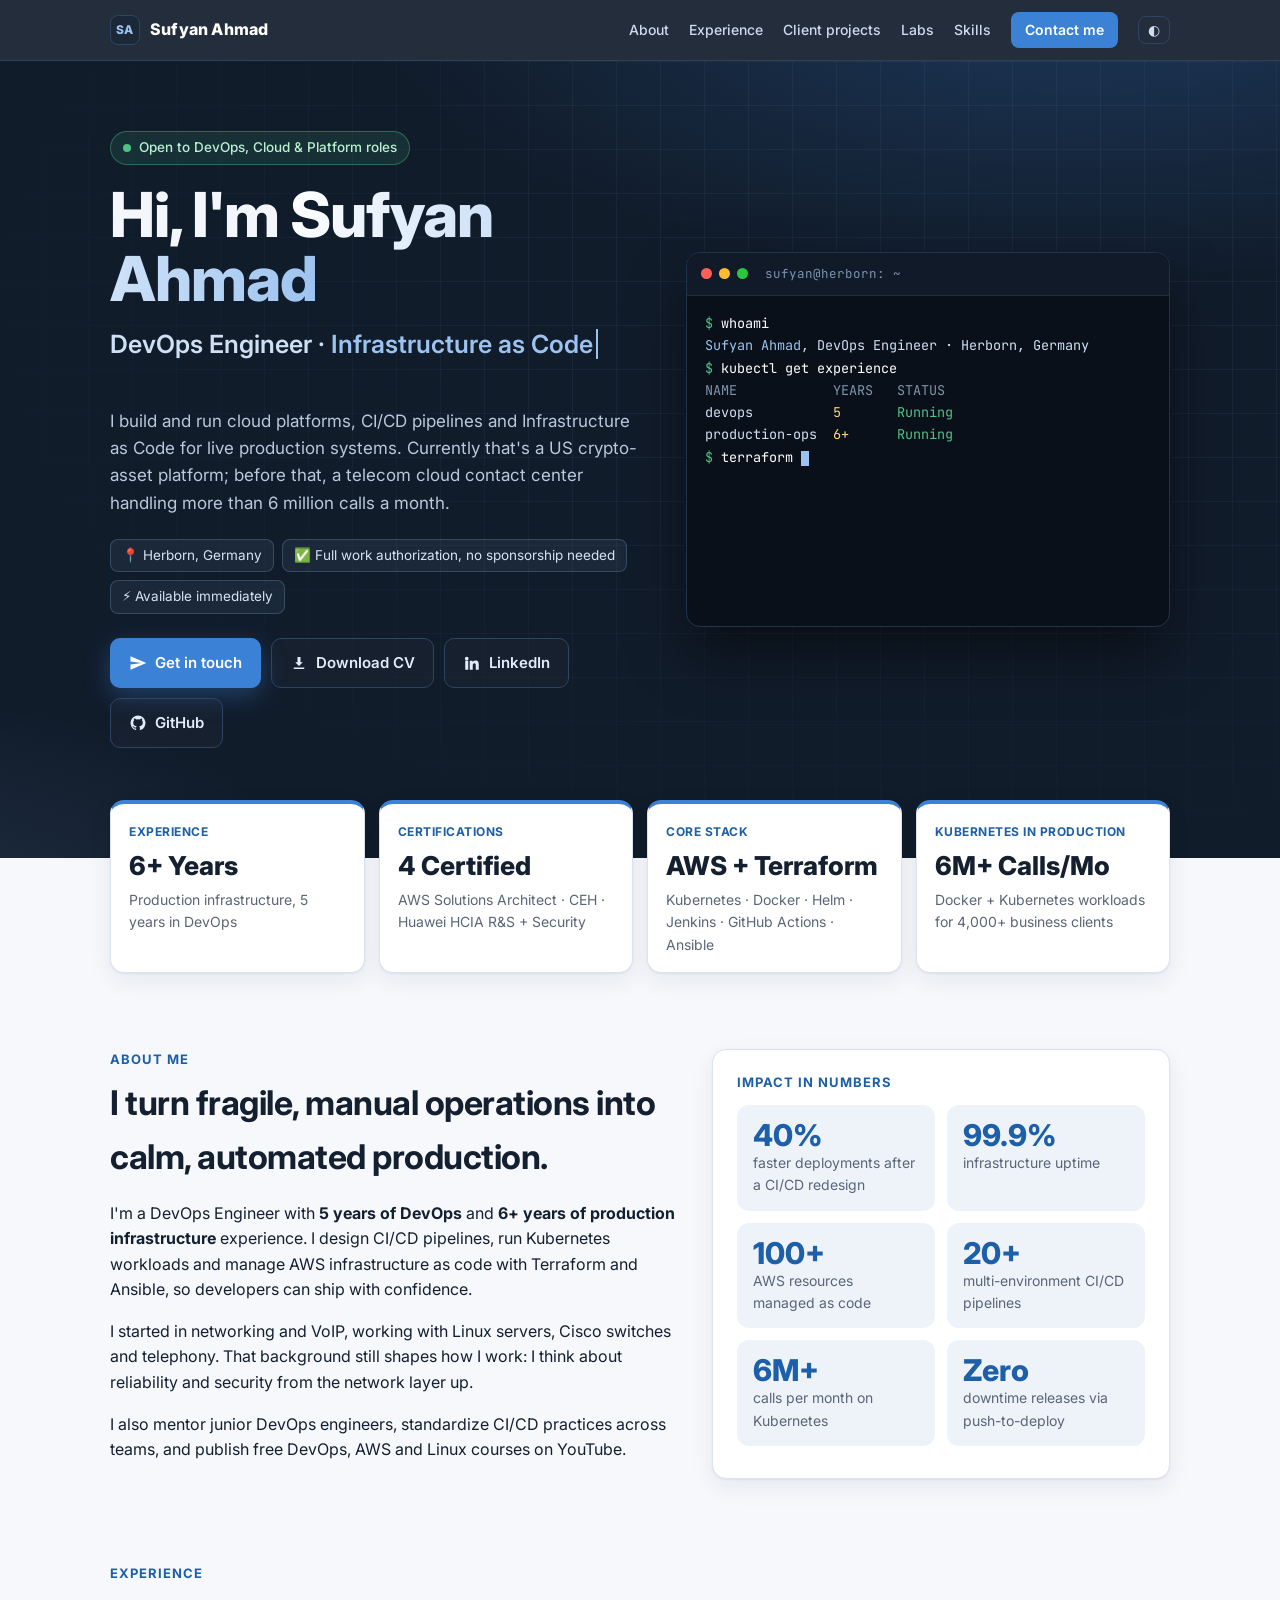
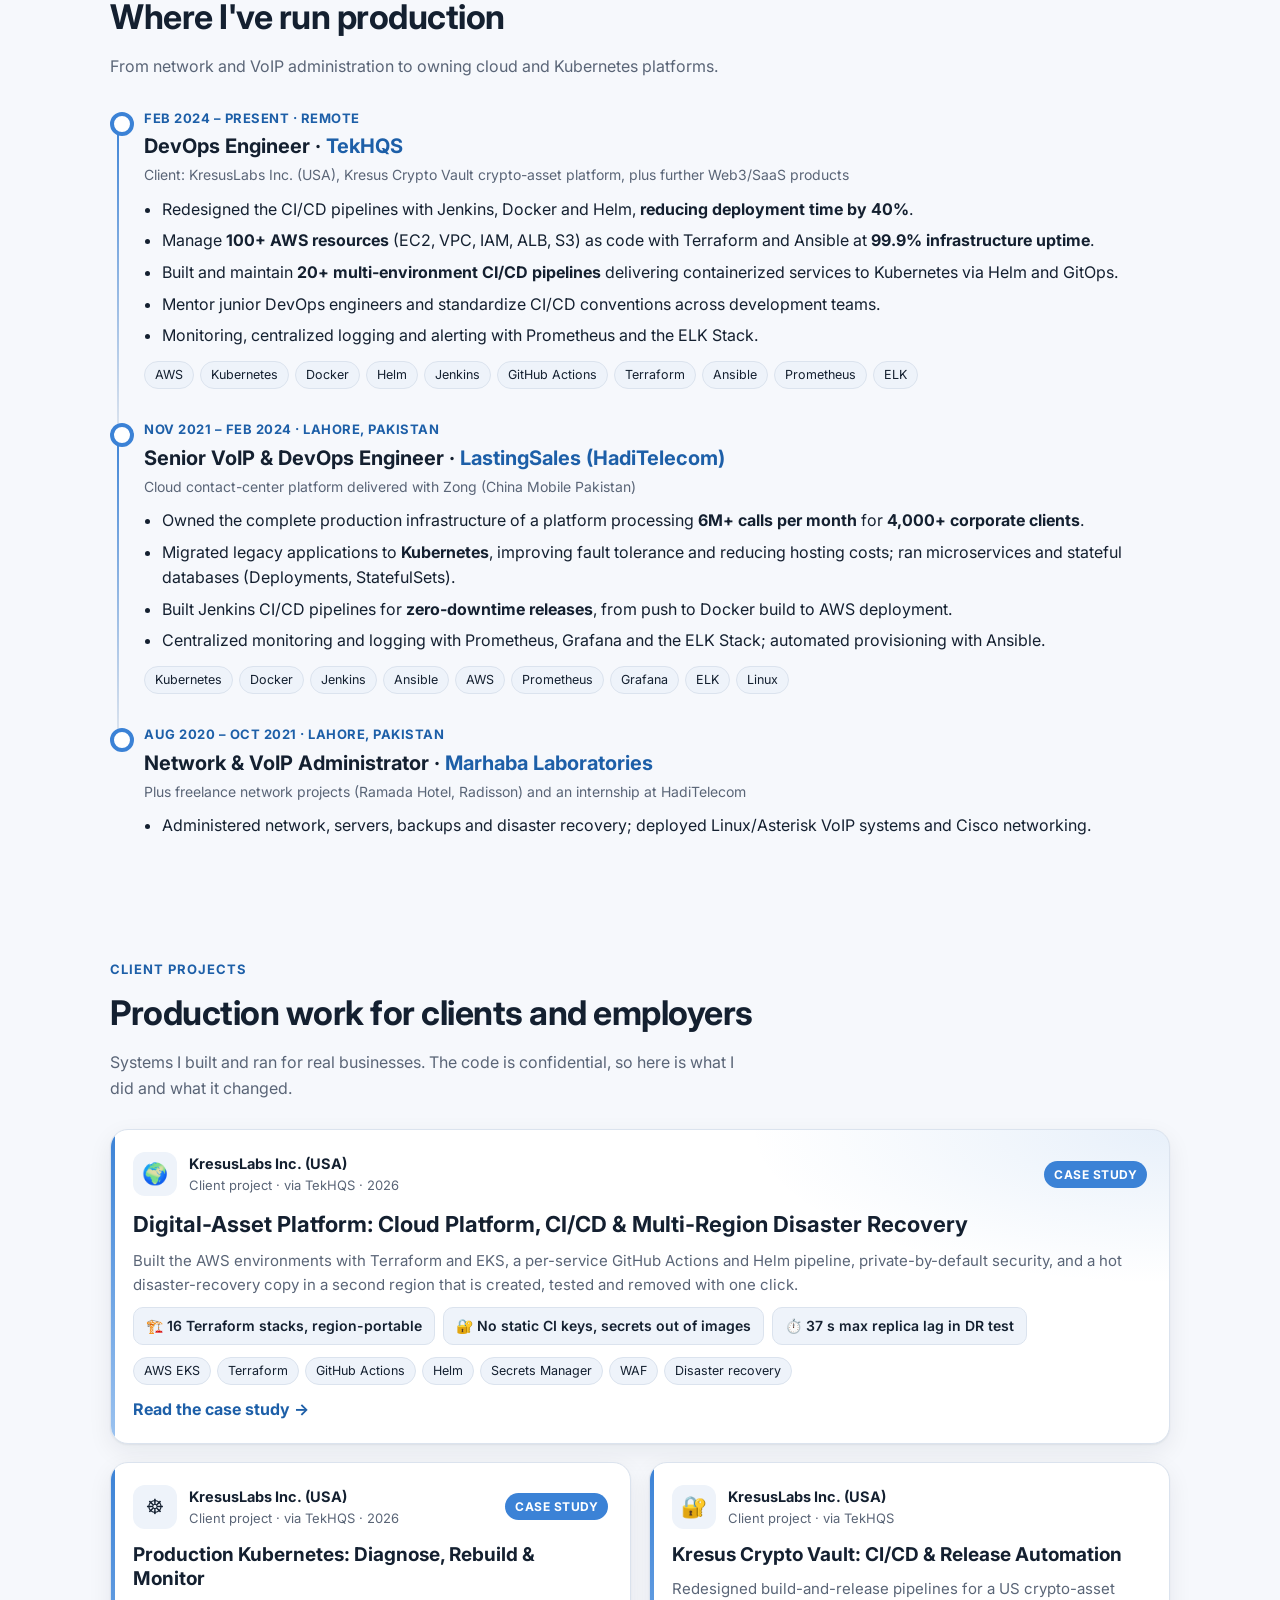
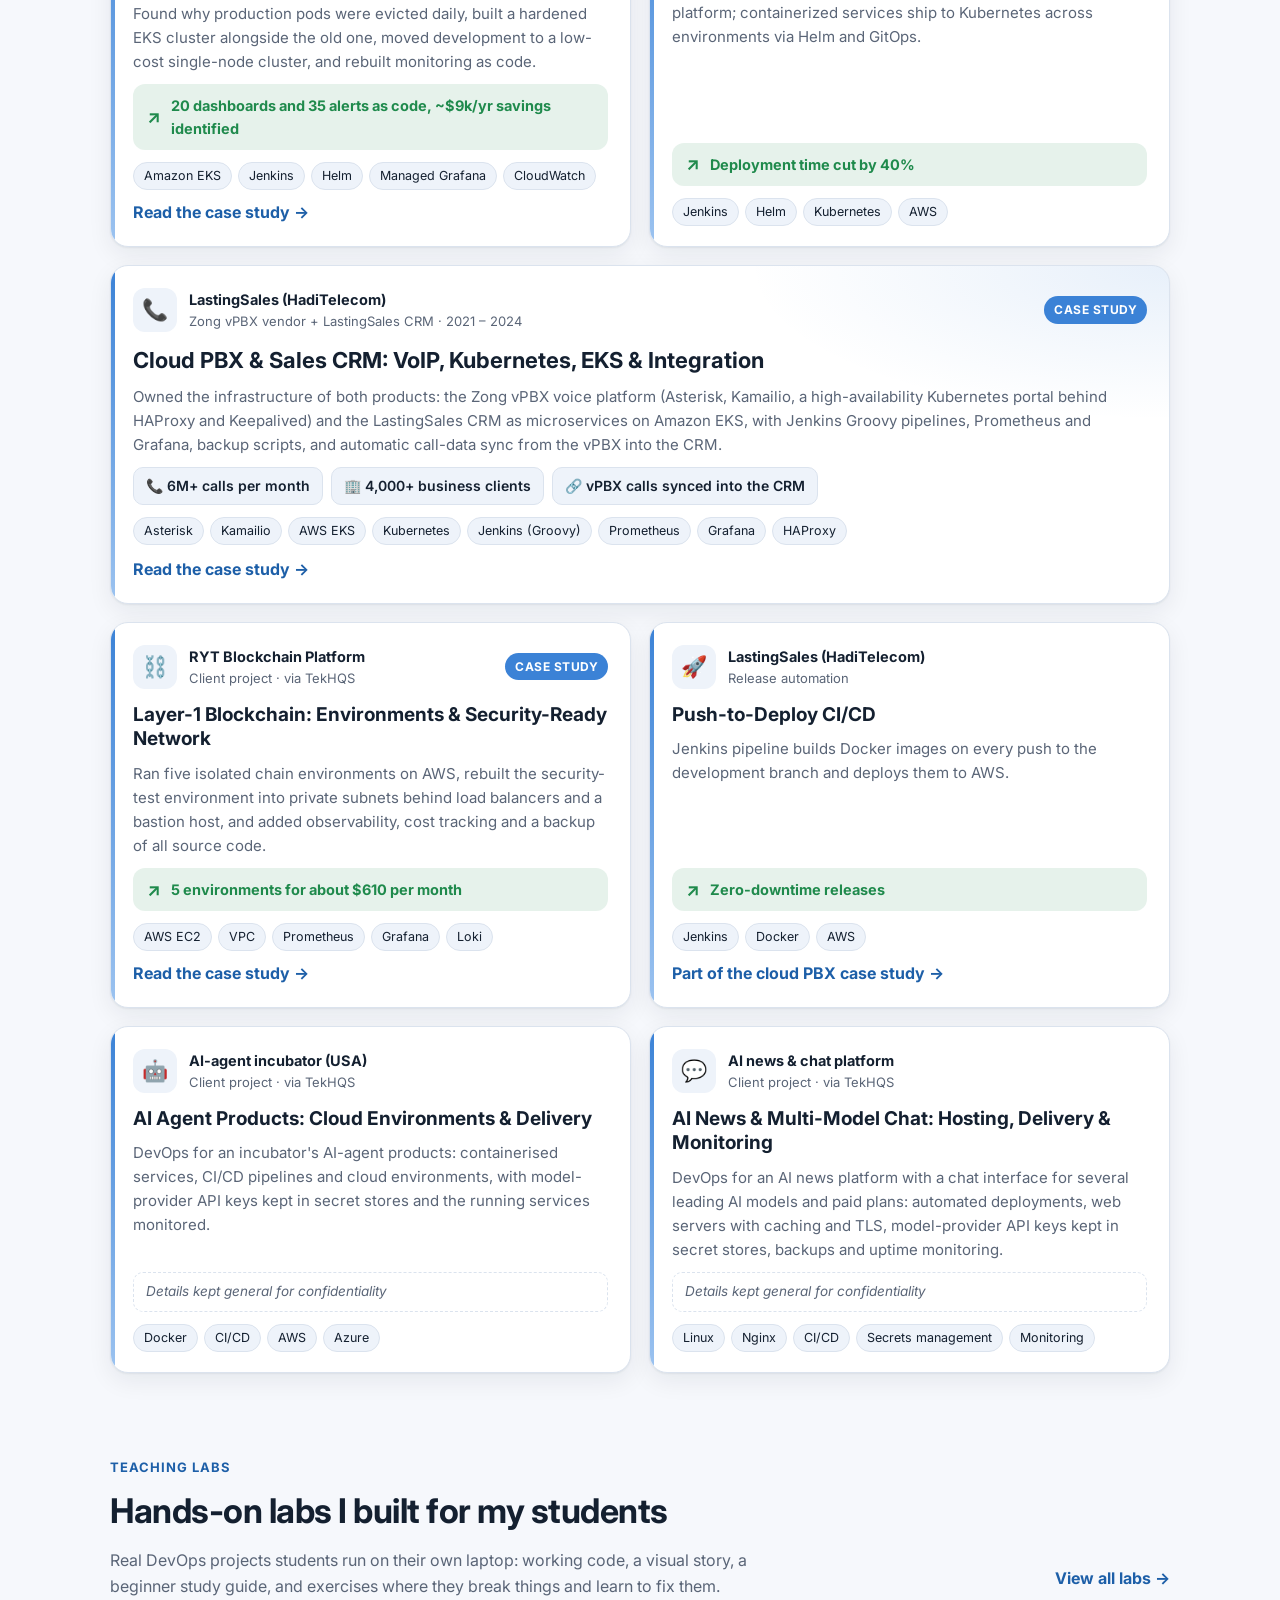
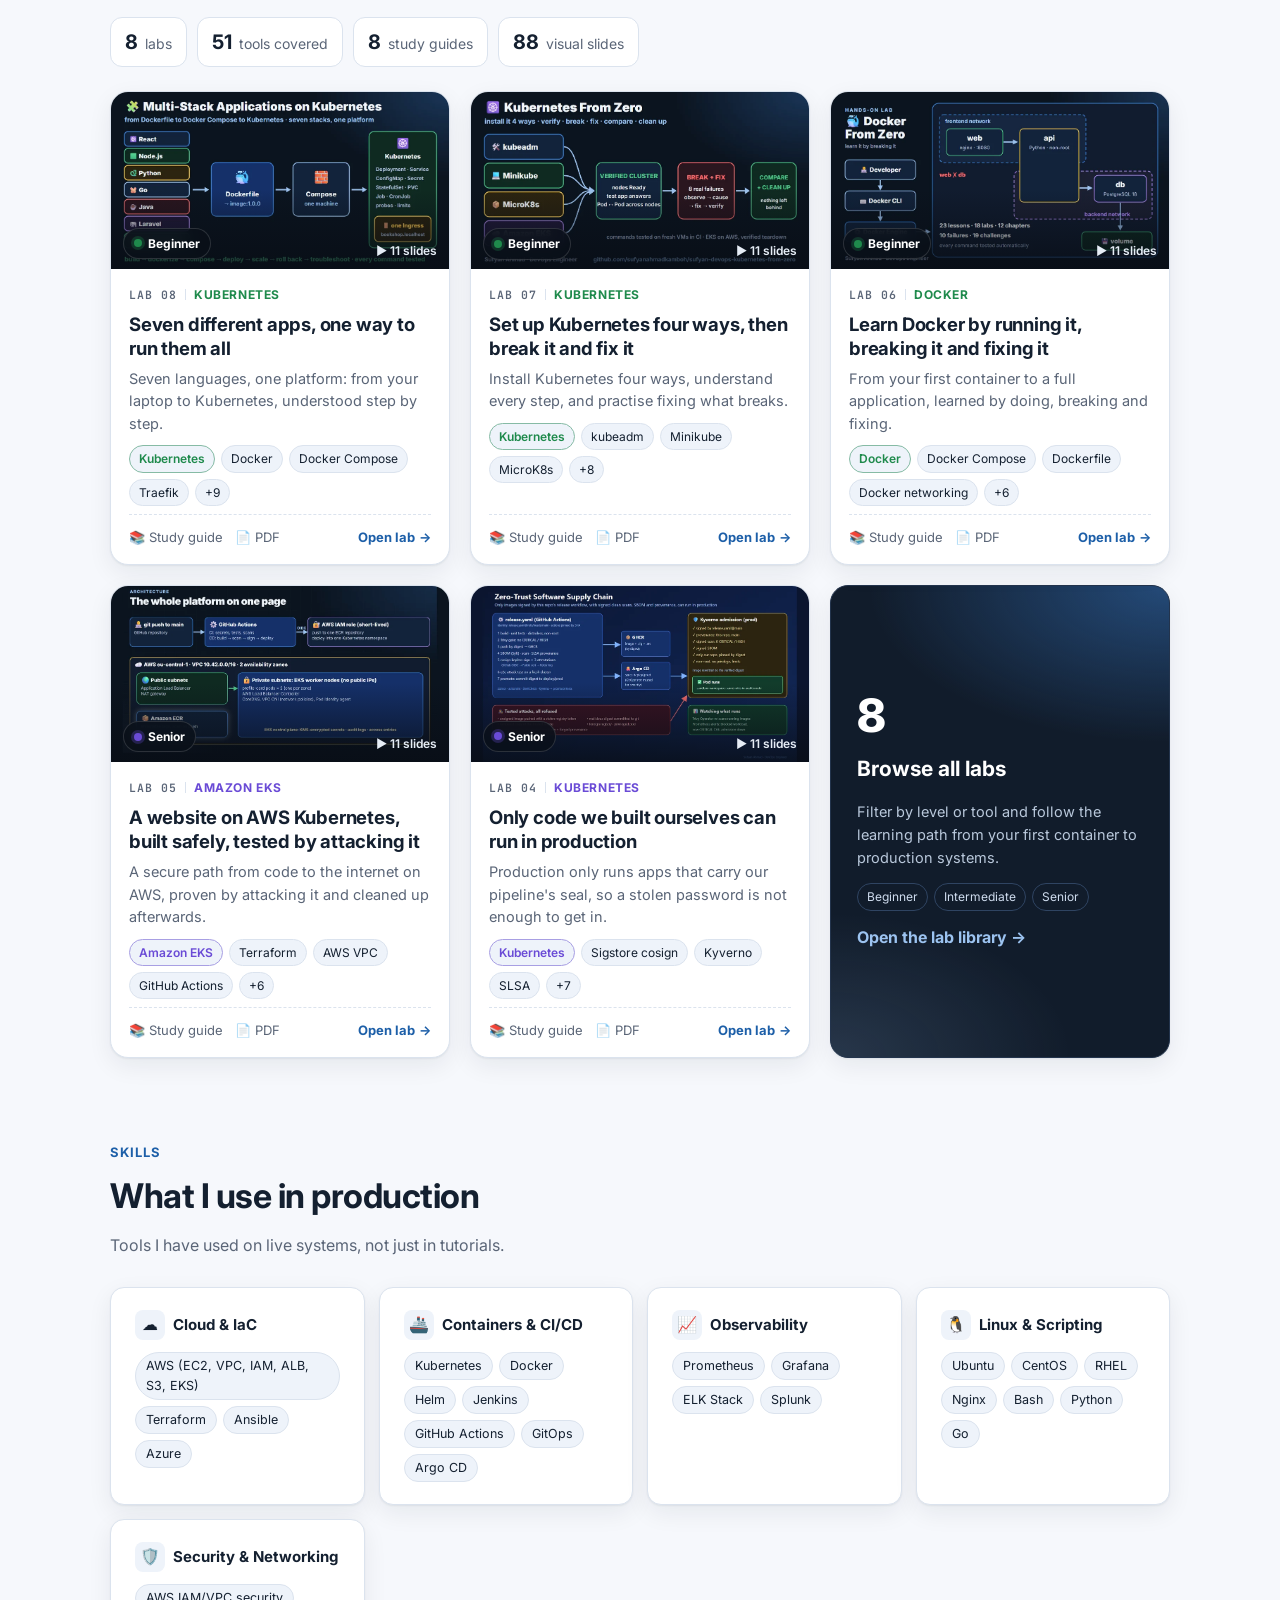
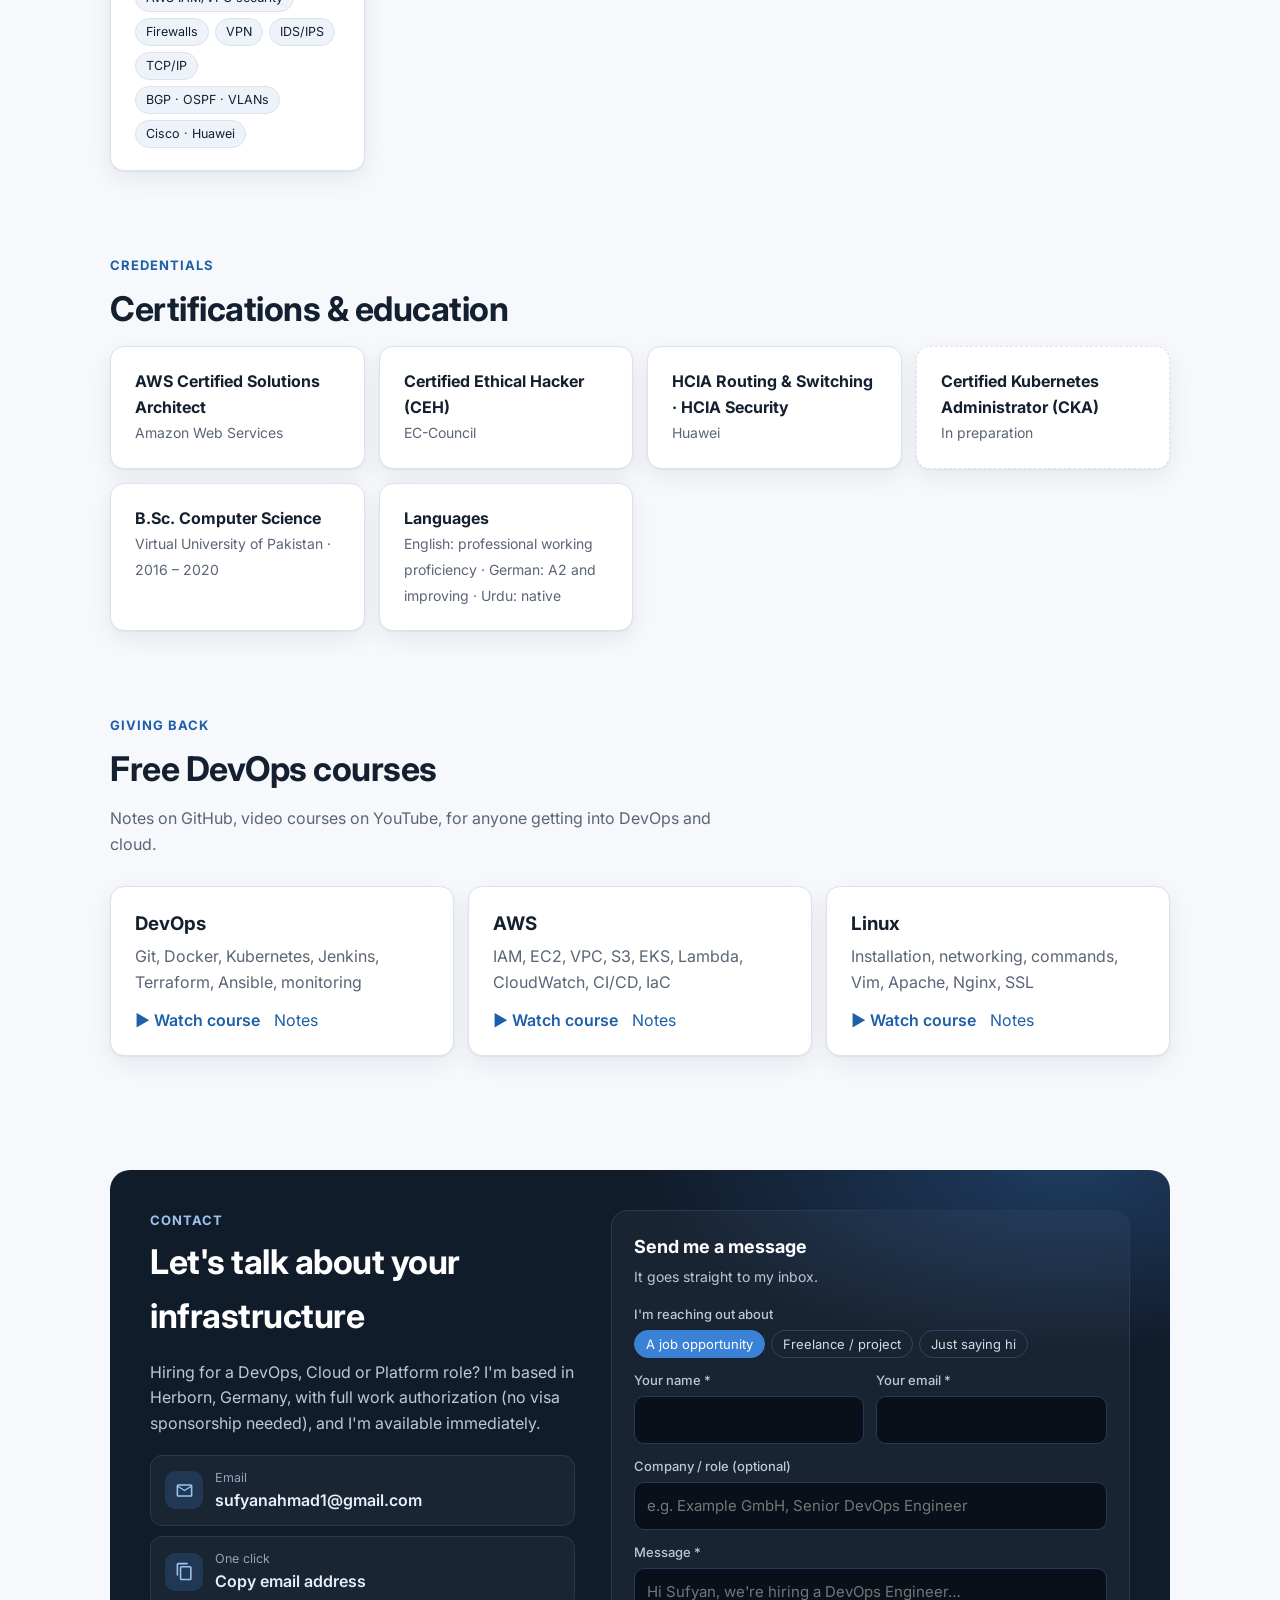
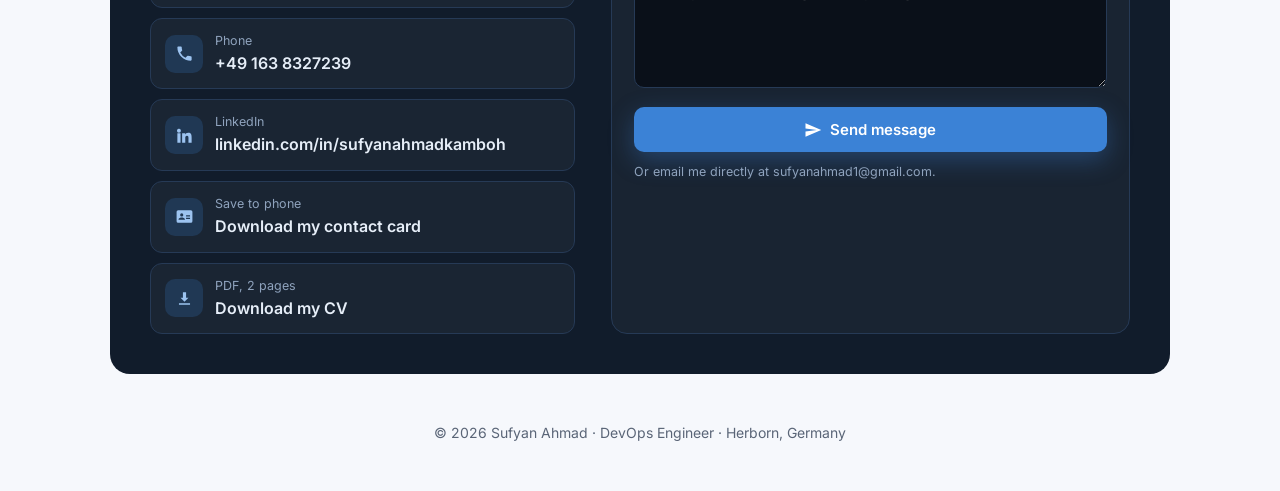
==== index.html @ c3992c42 "feat: expand cloud PBX case study with the LastingSales CRM on EKS Explains the LastingSales / HadiT" ====
<!doctype html>
<html lang="en">
<head>
<meta charset="utf-8">
<meta name="viewport" content="width=device-width, initial-scale=1">
<title>Sufyan Ahmad | DevOps Engineer</title>
<meta name="description" content="Sufyan Ahmad: DevOps Engineer in Herborn, Germany. AWS, Kubernetes, Terraform and CI/CD. 5 years of DevOps, 6+ years of production infrastructure.">
<meta name="author" content="Sufyan Ahmad">
<meta property="og:title" content="Sufyan Ahmad | DevOps Engineer">
<meta property="og:description" content="AWS · Kubernetes · Terraform · CI/CD. 40% faster deployments, 100+ AWS resources at 99.9% uptime, Kubernetes workloads handling 6M+ calls per month.">
<meta property="og:type" content="website">
<meta property="og:url" content="https://sufyanahmadkamboh.github.io/">
<link rel="icon" href="data:image/svg+xml,<svg xmlns='http://www.w3.org/2000/svg' viewBox='0 0 64 64'><rect width='64' height='64' rx='14' fill='%231b2838'/><text x='32' y='42' font-family='Arial' font-size='26' font-weight='700' fill='%239cc3f0' text-anchor='middle'>SA</text></svg>">
<link rel="preconnect" href="https://fonts.googleapis.com">
<link href="https://fonts.googleapis.com/css2?family=Inter:wght@400;500;600;700;800&family=JetBrains+Mono:wght@400;600&display=swap" rel="stylesheet">
<style>
  :root {
    --bg: #f6f8fc; --surface: #ffffff; --surface-2: #eef3fa; --ink: #142030; --muted: #5a6577;
    --line: #dbe3ee; --accent: #1d5fa8; --accent-strong: #3b82d6; --accent-2: #9cc3f0; --navy: #111c2b; --navy-2: #1b2838;
    --ok: #1f8a4c; --shadow: 0 1px 2px rgba(20,32,48,.06), 0 8px 24px rgba(20,32,48,.07);
  }
  @media (prefers-color-scheme: dark) {
    :root:not([data-theme="light"]) {
      --bg: #0c131d; --surface: #131e2e; --surface-2: #19283d; --ink: #e6edf6; --muted: #9aa8bb; --line: #23344d;
      --accent: #6aa8ec; --accent-strong: #3b82d6; --navy: #080d15; --navy-2: #0f1724; --ok: #4cc286;
      --shadow: 0 1px 2px rgba(0,0,0,.3), 0 8px 24px rgba(0,0,0,.3);
    }
  }
  :root[data-theme="dark"] {
    --bg: #0c131d; --surface: #131e2e; --surface-2: #19283d; --ink: #e6edf6; --muted: #9aa8bb; --line: #23344d;
    --accent: #6aa8ec; --accent-strong: #3b82d6; --navy: #080d15; --navy-2: #0f1724; --ok: #4cc286;
    --shadow: 0 1px 2px rgba(0,0,0,.3), 0 8px 24px rgba(0,0,0,.3);
  }
  * { box-sizing: border-box; }
  html { scroll-behavior: smooth; }
  body { margin: 0; font-family: "Inter", "Segoe UI", system-ui, sans-serif; background: var(--bg); color: var(--ink); line-height: 1.6; font-size: 16px; overflow-x: hidden; }
  a { color: var(--accent); text-decoration: none; }
  a:hover { text-decoration: underline; }
  .wrap { max-width: 1100px; margin: 0 auto; padding: 0 20px; }
  .mono { font-family: "JetBrains Mono", ui-monospace, Consolas, monospace; }

  /* progress bar */
  #progress { position: fixed; top: 0; left: 0; height: 3px; width: 0; background: linear-gradient(90deg, #3b82d6, #9cc3f0); z-index: 50; }

  /* nav */
  nav { position: sticky; top: 0; z-index: 20; background: color-mix(in srgb, var(--navy) 92%, transparent); backdrop-filter: blur(10px); border-bottom: 1px solid rgba(156,195,240,.12); }
  nav .wrap { display: flex; align-items: center; justify-content: space-between; height: 60px; gap: 16px; }
  .brand { color: #fff; font-weight: 800; letter-spacing: .2px; display: flex; align-items: center; gap: 10px; }
  .brand .logo { width: 30px; height: 30px; border-radius: 8px; background: var(--navy-2); border: 1px solid #2f4462; color: var(--accent-2); display: grid; place-items: center; font-size: 12px; font-weight: 800; }
  .brand:hover { text-decoration: none; }
  .links { display: flex; gap: 20px; align-items: center; }
  .links a { color: #cfdcee; font-size: 14px; font-weight: 500; }
  .links a:hover { color: #fff; text-decoration: none; }
  .links .hire { background: var(--accent-strong); color: #fff; padding: 7px 14px; border-radius: 8px; font-weight: 600; }
  .theme { background: transparent; border: 1px solid #2f4462; color: #cfdcee; border-radius: 8px; padding: 5px 9px; cursor: pointer; font-size: 14px; }
  @media (max-width: 820px) { .links a.hide-sm { display: none; } }

  /* hero */
  .hero { position: relative; background: radial-gradient(1200px 500px at 85% -10%, rgba(59,130,214,.28), transparent 60%), radial-gradient(800px 400px at -10% 110%, rgba(156,195,240,.12), transparent 60%), var(--navy); color: #f3f7fc; padding: 70px 0 110px; overflow: hidden; }
  .hero::before { content: ""; position: absolute; inset: 0; background-image: linear-gradient(rgba(156,195,240,.06) 1px, transparent 1px), linear-gradient(90deg, rgba(156,195,240,.06) 1px, transparent 1px); background-size: 44px 44px; mask-image: radial-gradient(ellipse at 70% 30%, #000 30%, transparent 75%); pointer-events: none; }
  .hero .wrap { position: relative; display: grid; grid-template-columns: 1.05fr .95fr; gap: 40px; align-items: center; }
  @media (max-width: 920px) { .hero .wrap { grid-template-columns: 1fr; } }
  .status { display: inline-flex; align-items: center; gap: 8px; background: rgba(76,194,134,.12); border: 1px solid rgba(76,194,134,.4); color: #b9f0d2; padding: 5px 12px; border-radius: 999px; font-size: 13.5px; font-weight: 500; }
  .pulse { width: 8px; height: 8px; border-radius: 50%; background: #4cc286; box-shadow: 0 0 0 0 rgba(76,194,134,.7); animation: pulse 2s infinite; }
  @keyframes pulse { 70% { box-shadow: 0 0 0 9px rgba(76,194,134,0); } 100% { box-shadow: 0 0 0 0 rgba(76,194,134,0); } }
  .hero h1 { font-size: clamp(38px, 6vw, 62px); line-height: 1.04; margin: 18px 0 12px; font-weight: 800; letter-spacing: -1px; }
  .hero h1 .grad { background: linear-gradient(90deg, #ffffff, #9cc3f0); -webkit-background-clip: text; background-clip: text; color: transparent; }
  .rotator { font-size: clamp(19px, 2.6vw, 25px); color: #cfe0f5; font-weight: 600; min-height: 2.9em; margin: 0 0 12px; }
  .rotator .word { color: #9cc3f0; border-right: 2px solid #9cc3f0; padding-right: 3px; }
  .hero p.lead { max-width: 560px; color: #b9c8db; font-size: 17px; margin: 0 0 22px; }
  .facts { display: flex; flex-wrap: wrap; gap: 8px; margin-bottom: 24px; }
  .fact { font-size: 13.5px; color: #d6e3f3; background: rgba(156,195,240,.08); border: 1px solid rgba(156,195,240,.22); padding: 5px 11px; border-radius: 8px; }
  .cta { display: flex; flex-wrap: wrap; gap: 10px; }
  .btn { display: inline-flex; align-items: center; gap: 8px; padding: 12px 18px; border-radius: 10px; font-weight: 600; font-size: 15px; border: 1px solid transparent; cursor: pointer; transition: transform .15s ease, filter .15s ease, background .15s ease; font-family: inherit; }
  .btn:hover { text-decoration: none; transform: translateY(-2px); filter: brightness(1.08); }
  .btn.primary { background: var(--accent-strong); color: #fff; box-shadow: 0 8px 24px rgba(59,130,214,.35); }
  .btn.ghost { border-color: #2f4462; color: #e2ecf8; background: rgba(255,255,255,.02); }
  .btn svg { width: 18px; height: 18px; fill: currentColor; flex: none; }

  /* terminal */
  .term { background: #0a1019; border: 1px solid #22344d; border-radius: 14px; box-shadow: 0 30px 60px rgba(0,0,0,.45); overflow: hidden; }
  .term-bar { display: flex; align-items: center; gap: 7px; padding: 11px 14px; background: #101a28; border-bottom: 1px solid #1d2c41; }
  .term-bar i { width: 11px; height: 11px; border-radius: 50%; display: inline-block; }
  .term-bar span { margin-left: 10px; color: #7f93ad; font-size: 12.5px; }
  .term-body { padding: 16px 18px; min-height: 330px; font-size: 13.5px; line-height: 1.65; color: #cfe0f5; white-space: pre-wrap; }
  .t-prompt { color: #4cc286; } .t-cmd { color: #ffffff; } .t-dim { color: #7f93ad; } .t-ok { color: #4cc286; } .t-key { color: #9cc3f0; } .t-num { color: #ffd479; }
  .cursor { display: inline-block; width: 8px; height: 1.05em; background: #9cc3f0; vertical-align: text-bottom; animation: blink 1s steps(1) infinite; }
  @keyframes blink { 50% { opacity: 0; } }

  /* stat cards */
  .cards { display: grid; grid-template-columns: repeat(4, 1fr); gap: 14px; margin-top: -58px; position: relative; z-index: 2; }
  @media (max-width: 900px) { .cards { grid-template-columns: repeat(2, 1fr); } }
  @media (max-width: 480px) { .cards { grid-template-columns: 1fr; } }
  .card { background: var(--surface); border: 1px solid var(--line); border-top: 4px solid var(--accent-strong); border-radius: 14px; padding: 18px 18px 16px; box-shadow: var(--shadow); transition: transform .2s ease, box-shadow .2s ease; }
  .card:hover { transform: translateY(-4px); }
  .card .label { font-size: 12px; font-weight: 700; color: var(--accent); text-transform: uppercase; letter-spacing: .5px; }
  .card .value { font-size: 26px; font-weight: 800; margin: 4px 0 2px; }
  .card .sub { font-size: 14px; color: var(--muted); }

  /* sections */
  section { padding: 76px 0 8px; }
  .eyebrow { font-size: 13px; font-weight: 700; color: var(--accent); text-transform: uppercase; letter-spacing: 1px; }
  h2 { font-size: clamp(26px, 3.4vw, 34px); margin: 6px 0 10px; letter-spacing: -.5px; }
  .h2-sub { color: var(--muted); margin: 0 0 28px; max-width: 640px; }
  .grid-2 { display: grid; grid-template-columns: 1.25fr 1fr; gap: 30px; }
  @media (max-width: 860px) { .grid-2 { grid-template-columns: 1fr; } }
  .panel { background: var(--surface); border: 1px solid var(--line); border-radius: 14px; padding: 22px 24px; box-shadow: var(--shadow); }

  /* impact */
  .impact { display: grid; grid-template-columns: repeat(2, 1fr); gap: 12px; }
  .imp { background: var(--surface-2); border-radius: 12px; padding: 14px 16px; }
  .imp .n { font-size: 30px; font-weight: 800; color: var(--accent); line-height: 1.1; }
  .imp .t { font-size: 14px; color: var(--muted); }

  /* timeline */
  .timeline { position: relative; }
  .job { position: relative; padding: 0 0 30px 34px; }
  .job::before { content: ""; position: absolute; left: 7px; top: 8px; bottom: -8px; width: 2px; background: linear-gradient(var(--accent-strong), var(--line)); }
  .job:last-child::before { display: none; }
  .job::after { content: ""; position: absolute; left: 0; top: 4px; width: 16px; height: 16px; border-radius: 50%; background: var(--surface); border: 4px solid var(--accent-strong); }
  .job .when { font-size: 13px; font-weight: 700; color: var(--accent); text-transform: uppercase; letter-spacing: .5px; }
  .job h3 { margin: 2px 0 0; font-size: 20px; }
  .job .co { color: var(--accent); }
  .job .meta { color: var(--muted); font-size: 14px; margin: 2px 0 10px; }
  .job ul { margin: 0; padding-left: 18px; }
  .job li { margin-bottom: 6px; }
  .tags { display: flex; flex-wrap: wrap; gap: 6px; margin-top: 12px; }
  .tag { font-size: 12.5px; background: var(--surface-2); color: var(--ink); border: 1px solid var(--line); padding: 3px 10px; border-radius: 999px; }

  /* skills */
  .skills { display: grid; grid-template-columns: repeat(auto-fill, minmax(250px, 1fr)); gap: 14px; }
  .skills h3 { margin: 0 0 12px; font-size: 15px; display: flex; align-items: center; gap: 8px; }
  .skills h3 .ic { width: 30px; height: 30px; border-radius: 8px; background: var(--surface-2); display: grid; place-items: center; font-size: 16px; }

  .certs { display: grid; grid-template-columns: repeat(auto-fill, minmax(240px, 1fr)); gap: 14px; }
  .cert b { display: block; }
  .cert .who { color: var(--muted); font-size: 14px; }
  .cert.prep { border-style: dashed; }

  .courses { display: grid; grid-template-columns: repeat(auto-fill, minmax(280px, 1fr)); gap: 14px; }
  .course .yt { display: inline-flex; align-items: center; gap: 6px; font-weight: 600; margin-right: 14px; }

  /* contact */
  .contact { background: radial-gradient(700px 300px at 90% 0%, rgba(59,130,214,.3), transparent 60%), var(--navy); color: #e6eef8; border-radius: 20px; padding: 40px; margin-top: 30px; display: grid; grid-template-columns: .9fr 1.1fr; gap: 36px; }
  @media (max-width: 880px) { .contact { grid-template-columns: 1fr; padding: 28px 22px; } }
  .contact h2 { color: #fff; margin-top: 4px; }
  .contact .eyebrow { color: #9cc3f0; }
  .contact p { color: #b9c8db; }
  .quick { display: grid; gap: 10px; margin-top: 18px; }
  .qa { display: flex; align-items: center; gap: 12px; background: rgba(255,255,255,.04); border: 1px solid #263a56; border-radius: 12px; padding: 12px 14px; color: #e6eef8; cursor: pointer; font: inherit; text-align: left; width: 100%; transition: border-color .15s, transform .15s; }
  .qa:hover { border-color: #3b82d6; text-decoration: none; transform: translateX(3px); }
  .qa .ic { width: 38px; height: 38px; border-radius: 10px; background: rgba(59,130,214,.2); display: grid; place-items: center; flex: none; }
  .qa .ic svg { width: 19px; height: 19px; fill: #9cc3f0; }
  .qa .k { font-size: 12.5px; color: #8fa3bd; display: block; }
  .qa .v { font-weight: 600; }
  form { background: rgba(255,255,255,.035); border: 1px solid #263a56; border-radius: 16px; padding: 22px; }
  .row2 { display: grid; grid-template-columns: 1fr 1fr; gap: 12px; }
  @media (max-width: 520px) { .row2 { grid-template-columns: 1fr; } }
  label { display: block; font-size: 13px; color: #b9c8db; margin: 0 0 5px; font-weight: 500; }
  input, textarea, select { width: 100%; background: #0a1019; border: 1px solid #263a56; color: #f3f7fc; border-radius: 10px; padding: 11px 12px; font: inherit; font-size: 15px; margin-bottom: 12px; }
  input:focus, textarea:focus, select:focus { outline: none; border-color: #3b82d6; box-shadow: 0 0 0 3px rgba(59,130,214,.25); }
  textarea { min-height: 120px; resize: vertical; }
  .chips { display: flex; flex-wrap: wrap; gap: 6px; margin-bottom: 12px; }
  .chip { font-size: 13px; padding: 5px 11px; border-radius: 999px; border: 1px solid #2f4462; color: #cfdcee; background: transparent; cursor: pointer; font-family: inherit; }
  .chip.on { background: #3b82d6; border-color: #3b82d6; color: #fff; }
  .form-note { font-size: 12.5px; color: #8fa3bd; margin-top: 10px; }
  .form-status { margin-top: 12px; font-weight: 600; display: none; }
  .form-status.ok { color: #4cc286; display: block; }
  .form-status.err { color: #ffb4a8; display: block; }
  .hp { position: absolute; left: -9999px; }

  /* floating + toast */
  .float { position: fixed; right: 20px; bottom: 20px; z-index: 30; display: inline-flex; align-items: center; gap: 8px; background: var(--accent-strong); color: #fff; padding: 12px 18px; border-radius: 999px; font-weight: 700; box-shadow: 0 12px 30px rgba(59,130,214,.45); opacity: 0; transform: translateY(20px); pointer-events: none; transition: opacity .25s, transform .25s; }
  .float.show { opacity: 1; transform: none; pointer-events: auto; }
  .float:hover { text-decoration: none; filter: brightness(1.08); }
  .float svg { width: 18px; height: 18px; fill: #fff; }
  .toast { position: fixed; left: 50%; bottom: 28px; transform: translateX(-50%) translateY(30px); background: #0f1724; color: #fff; border: 1px solid #2f4462; padding: 10px 16px; border-radius: 10px; font-weight: 600; opacity: 0; transition: .25s; z-index: 40; pointer-events: none; }
  .toast.show { opacity: 1; transform: translateX(-50%); }

  footer { color: var(--muted); font-size: 14px; text-align: center; padding: 40px 0 46px; }

  /* reveal */
  .reveal { opacity: 0; transform: translateY(24px); transition: opacity .7s ease, transform .7s ease; }
  .reveal.in { opacity: 1; transform: none; }
  @media (prefers-reduced-motion: reduce) {
    html { scroll-behavior: auto; }
    .reveal { opacity: 1; transform: none; transition: none; }
    .pulse, .cursor { animation: none; }
    .card, .cp, .btn, .qa { transition: none; }
  }

  /* client projects */
  .cprojects { display: grid; grid-template-columns: repeat(2, 1fr); gap: 18px; }
  @media (max-width: 760px) { .cprojects { grid-template-columns: 1fr; } }
  .cp { position: relative; background: var(--surface); border: 1px solid var(--line); border-radius: 18px; padding: 22px 22px 20px; box-shadow: var(--shadow); display: flex; flex-direction: column; gap: 10px; overflow: hidden; transition: transform .2s ease, border-color .2s ease; }
  .cp::before { content: ""; position: absolute; left: 0; top: 0; bottom: 0; width: 4px; background: linear-gradient(var(--accent-strong), var(--accent-2)); }
  .cp:hover { transform: translateY(-4px); border-color: var(--accent-strong); }
  .cp-head { display: flex; align-items: center; gap: 12px; }
  .cp-ic { width: 44px; height: 44px; flex: none; border-radius: 12px; background: var(--surface-2); display: grid; place-items: center; font-size: 21px; }
  .cp-client { font-weight: 700; font-size: 14.5px; }
  .cp-via { font-size: 13px; color: var(--muted); }
  .cp h3 { margin: 4px 0 0; font-size: 19px; line-height: 1.3; }
  .cp p { margin: 0; color: var(--muted); font-size: 15px; flex: 1; }
  .cp-result { display: flex; align-items: center; gap: 10px; padding: 10px 14px; border-radius: 12px; background: color-mix(in srgb, var(--ok) 11%, transparent); color: var(--ok); font-weight: 700; font-size: 14.5px; }
  .cp-result span { font-size: 18px; line-height: 1; }
  .cp .tags { margin-top: 2px; }
  a.cp { color: var(--ink); }
  a.cp:hover { text-decoration: none; }
  .cp-feature { grid-column: 1 / -1; background: radial-gradient(600px 220px at 100% 0%, color-mix(in srgb, var(--accent-strong) 12%, transparent), transparent 70%), var(--surface); }
  .cp-feature h3 { font-size: 22px; }
  .cp-badge { margin-left: auto; font-size: 12px; font-weight: 700; text-transform: uppercase; letter-spacing: .5px; padding: 4px 10px; border-radius: 999px; background: var(--accent-strong); color: #fff; }
  .cp-points { display: flex; flex-wrap: wrap; gap: 8px; }
  .cp-points span { font-size: 14px; font-weight: 600; padding: 7px 12px; border-radius: 10px; background: var(--surface-2); border: 1px solid var(--line); }
  .cp-go { font-weight: 700; color: var(--accent); margin-top: 2px; }
  .cp-scope { font-size: 13.5px; color: var(--muted); font-style: italic; padding: 8px 12px; border-radius: 10px; border: 1px dashed var(--line); }
  a.cp:not(.cp-feature) .cp-go { margin-top: auto; }

  /* teaching labs teaser (cards come from assets/labs.css) */
  .lab-head { display: flex; justify-content: space-between; align-items: flex-end; gap: 20px; flex-wrap: wrap; }
  .lab-head .h2-sub { margin-bottom: 18px; }
  .lab-all { font-weight: 700; margin-bottom: 26px; white-space: nowrap; }
  .labs-empty { color: var(--muted); }
</style>
<link rel="stylesheet" href="assets/labs.css">
</head>
<body>
<div id="progress"></div>

<nav>
  <div class="wrap">
    <a class="brand" href="#top"><span class="logo">SA</span>Sufyan Ahmad</a>
    <div class="links">
      <a href="#about" class="hide-sm">About</a>
      <a href="#experience" class="hide-sm">Experience</a>
      <a href="#projects" class="hide-sm">Client projects</a>
      <a href="labs.html" class="hide-sm">Labs</a>
      <a href="#skills" class="hide-sm">Skills</a>
      <a href="#contact" class="hire">Contact me</a>
      <button class="theme" id="theme" aria-label="Toggle dark mode">◐</button>
    </div>
  </div>
</nav>

<header class="hero" id="top">
  <div class="wrap">
    <div>
      <span class="status"><span class="pulse"></span>Open to DevOps, Cloud &amp; Platform roles</span>
      <h1>Hi, I'm <span class="grad">Sufyan Ahmad</span></h1>
      <p class="rotator">DevOps Engineer · <span class="word" id="word">AWS &amp; Kubernetes</span></p>
      <p class="lead">I build and run cloud platforms, CI/CD pipelines and Infrastructure as Code for live production systems. Currently that's a US crypto-asset platform; before that, a telecom cloud contact center handling more than 6 million calls a month.</p>
      <div class="facts">
        <span class="fact">📍 Herborn, Germany</span>
        <span class="fact">✅ Full work authorization, no sponsorship needed</span>
        <span class="fact">⚡ Available immediately</span>
      </div>
      <div class="cta">
        <a class="btn primary" href="#contact"><svg viewBox="0 0 24 24"><path d="M2 21l21-9L2 3v7l15 2-15 2z"/></svg>Get in touch</a>
        <a class="btn ghost" href="Sufyan_Ahmad_CV_DevOps.pdf" download><svg viewBox="0 0 24 24"><path d="M12 16l-5-5h3V4h4v7h3l-5 5zm-7 2h14v2H5v-2z"/></svg>Download CV</a>
        <a class="btn ghost" href="https://linkedin.com/in/sufyanahmadkamboh" target="_blank" rel="noopener" aria-label="LinkedIn"><svg viewBox="0 0 24 24"><path d="M4.98 3.5a2.5 2.5 0 11-.01 5 2.5 2.5 0 01.01-5zM3 9h4v12H3zM9 9h3.8v1.7h.05c.53-1 1.83-2.05 3.77-2.05C20.6 8.65 21 11.3 21 14.7V21h-4v-5.6c0-1.34-.03-3.06-1.86-3.06-1.87 0-2.15 1.46-2.15 2.96V21H9z"/></svg>LinkedIn</a>
        <a class="btn ghost" href="https://github.com/sufyanahmadkamboh" target="_blank" rel="noopener" aria-label="GitHub"><svg viewBox="0 0 24 24"><path d="M12 2a10 10 0 00-3.16 19.49c.5.09.68-.22.68-.48v-1.7c-2.78.6-3.37-1.34-3.37-1.34-.46-1.16-1.11-1.47-1.11-1.47-.91-.62.07-.6.07-.6 1 .07 1.53 1.03 1.53 1.03.9 1.52 2.34 1.08 2.91.83.09-.65.35-1.08.63-1.33-2.22-.25-4.55-1.11-4.55-4.94 0-1.09.39-1.98 1.03-2.68-.1-.25-.45-1.27.1-2.65 0 0 .84-.27 2.75 1.02a9.6 9.6 0 015 0c1.91-1.29 2.75-1.02 2.75-1.02.55 1.38.2 2.4.1 2.65.64.7 1.03 1.59 1.03 2.68 0 3.84-2.34 4.68-4.57 4.93.36.31.68.92.68 1.85v2.74c0 .27.18.58.69.48A10 10 0 0012 2z"/></svg>GitHub</a>
      </div>
    </div>

    <div class="term" aria-label="Terminal animation summarizing my profile">
      <div class="term-bar"><i style="background:#ff5f57"></i><i style="background:#febc2e"></i><i style="background:#28c840"></i><span class="mono">sufyan@herborn: ~</span></div>
      <div class="term-body mono" id="term"></div>
    </div>
  </div>
</header>

<main class="wrap">

  <div class="cards">
    <div class="card reveal"><div class="label">Experience</div><div class="value"><span data-count="6">6</span>+ Years</div><div class="sub">Production infrastructure, 5 years in DevOps</div></div>
    <div class="card reveal"><div class="label">Certifications</div><div class="value"><span data-count="4">4</span> Certified</div><div class="sub">AWS Solutions Architect · CEH · Huawei HCIA R&amp;S + Security</div></div>
    <div class="card reveal"><div class="label">Core Stack</div><div class="value">AWS + Terraform</div><div class="sub">Kubernetes · Docker · Helm · Jenkins · GitHub Actions · Ansible</div></div>
    <div class="card reveal"><div class="label">Kubernetes in Production</div><div class="value"><span data-count="6">6</span>M+ Calls/Mo</div><div class="sub">Docker + Kubernetes workloads for 4,000+ business clients</div></div>
  </div>

  <section id="about">
    <div class="grid-2">
      <div class="reveal">
        <div class="eyebrow">About me</div>
        <h2>I turn fragile, manual operations into calm, automated production.</h2>
        <p>I'm a DevOps Engineer with <b>5 years of DevOps</b> and <b>6+ years of production infrastructure</b> experience. I design CI/CD pipelines, run Kubernetes workloads and manage AWS infrastructure as code with Terraform and Ansible, so developers can ship with confidence.</p>
        <p>I started in networking and VoIP, working with Linux servers, Cisco switches and telephony. That background still shapes how I work: I think about reliability and security from the network layer up.</p>
        <p>I also mentor junior DevOps engineers, standardize CI/CD practices across teams, and publish free DevOps, AWS and Linux courses on YouTube.</p>
      </div>
      <div class="panel reveal">
        <div class="eyebrow" style="margin-bottom:12px">Impact in numbers</div>
        <div class="impact">
          <div class="imp"><div class="n"><span data-count="40">40</span>%</div><div class="t">faster deployments after a CI/CD redesign</div></div>
          <div class="imp"><div class="n"><span data-count="99.9" data-dec="1">99.9</span>%</div><div class="t">infrastructure uptime</div></div>
          <div class="imp"><div class="n"><span data-count="100">100</span>+</div><div class="t">AWS resources managed as code</div></div>
          <div class="imp"><div class="n"><span data-count="20">20</span>+</div><div class="t">multi-environment CI/CD pipelines</div></div>
          <div class="imp"><div class="n"><span data-count="6">6</span>M+</div><div class="t">calls per month on Kubernetes</div></div>
          <div class="imp"><div class="n">Zero</div><div class="t">downtime releases via push-to-deploy</div></div>
        </div>
      </div>
    </div>
  </section>

  <section id="experience">
    <div class="eyebrow reveal">Experience</div>
    <h2 class="reveal">Where I've run production</h2>
    <p class="h2-sub reveal">From network and VoIP administration to owning cloud and Kubernetes platforms.</p>
    <div class="timeline">
      <div class="job reveal">
        <div class="when">Feb 2024 – Present · Remote</div>
        <h3>DevOps Engineer · <span class="co">TekHQS</span></h3>
        <div class="meta">Client: KresusLabs Inc. (USA), Kresus Crypto Vault crypto-asset platform, plus further Web3/SaaS products</div>
        <ul>
          <li>Redesigned the CI/CD pipelines with Jenkins, Docker and Helm, <b>reducing deployment time by 40%</b>.</li>
          <li>Manage <b>100+ AWS resources</b> (EC2, VPC, IAM, ALB, S3) as code with Terraform and Ansible at <b>99.9% infrastructure uptime</b>.</li>
          <li>Built and maintain <b>20+ multi-environment CI/CD pipelines</b> delivering containerized services to Kubernetes via Helm and GitOps.</li>
          <li>Mentor junior DevOps engineers and standardize CI/CD conventions across development teams.</li>
          <li>Monitoring, centralized logging and alerting with Prometheus and the ELK Stack.</li>
        </ul>
        <div class="tags"><span class="tag">AWS</span><span class="tag">Kubernetes</span><span class="tag">Docker</span><span class="tag">Helm</span><span class="tag">Jenkins</span><span class="tag">GitHub Actions</span><span class="tag">Terraform</span><span class="tag">Ansible</span><span class="tag">Prometheus</span><span class="tag">ELK</span></div>
      </div>
      <div class="job reveal">
        <div class="when">Nov 2021 – Feb 2024 · Lahore, Pakistan</div>
        <h3>Senior VoIP &amp; DevOps Engineer · <span class="co">LastingSales (HadiTelecom)</span></h3>
        <div class="meta">Cloud contact-center platform delivered with Zong (China Mobile Pakistan)</div>
        <ul>
          <li>Owned the complete production infrastructure of a platform processing <b>6M+ calls per month</b> for <b>4,000+ corporate clients</b>.</li>
          <li>Migrated legacy applications to <b>Kubernetes</b>, improving fault tolerance and reducing hosting costs; ran microservices and stateful databases (Deployments, StatefulSets).</li>
          <li>Built Jenkins CI/CD pipelines for <b>zero-downtime releases</b>, from push to Docker build to AWS deployment.</li>
          <li>Centralized monitoring and logging with Prometheus, Grafana and the ELK Stack; automated provisioning with Ansible.</li>
        </ul>
        <div class="tags"><span class="tag">Kubernetes</span><span class="tag">Docker</span><span class="tag">Jenkins</span><span class="tag">Ansible</span><span class="tag">AWS</span><span class="tag">Prometheus</span><span class="tag">Grafana</span><span class="tag">ELK</span><span class="tag">Linux</span></div>
      </div>
      <div class="job reveal">
        <div class="when">Aug 2020 – Oct 2021 · Lahore, Pakistan</div>
        <h3>Network &amp; VoIP Administrator · <span class="co">Marhaba Laboratories</span></h3>
        <div class="meta">Plus freelance network projects (Ramada Hotel, Radisson) and an internship at HadiTelecom</div>
        <ul><li>Administered network, servers, backups and disaster recovery; deployed Linux/Asterisk VoIP systems and Cisco networking.</li></ul>
      </div>
    </div>
  </section>

  <section id="projects">
    <div class="eyebrow reveal">Client projects</div>
    <h2 class="reveal">Production work for clients and employers</h2>
    <p class="h2-sub reveal">Systems I built and ran for real businesses. The code is confidential, so here is what I did and what it changed.</p>
    <div class="cprojects">
      <a class="cp cp-feature reveal" href="work/digital-asset-platform.html">
        <div class="cp-head"><span class="cp-ic" aria-hidden="true">&#127757;</span><div><div class="cp-client">KresusLabs Inc. (USA)</div><div class="cp-via">Client project · via TekHQS · 2026</div></div><span class="cp-badge">Case study</span></div>
        <h3>Digital-Asset Platform: Cloud Platform, CI/CD &amp; Multi-Region Disaster Recovery</h3>
        <p>Built the AWS environments with Terraform and EKS, a per-service GitHub Actions and Helm pipeline, private-by-default security, and a hot disaster-recovery copy in a second region that is created, tested and removed with one click.</p>
        <div class="cp-points">
          <span>&#127959;&#65039; 16 Terraform stacks, region-portable</span>
          <span>&#128272; No static CI keys, secrets out of images</span>
          <span>&#9201;&#65039; 37 s max replica lag in DR test</span>
        </div>
        <div class="tags"><span class="tag">AWS EKS</span><span class="tag">Terraform</span><span class="tag">GitHub Actions</span><span class="tag">Helm</span><span class="tag">Secrets Manager</span><span class="tag">WAF</span><span class="tag">Disaster recovery</span></div>
        <span class="cp-go">Read the case study &rarr;</span>
      </a>
      <a class="cp reveal" href="work/production-kubernetes-platform.html">
        <div class="cp-head"><span class="cp-ic" aria-hidden="true">&#9784;&#65039;</span><div><div class="cp-client">KresusLabs Inc. (USA)</div><div class="cp-via">Client project · via TekHQS · 2026</div></div><span class="cp-badge">Case study</span></div>
        <h3>Production Kubernetes: Diagnose, Rebuild &amp; Monitor</h3>
        <p>Found why production pods were evicted daily, built a hardened EKS cluster alongside the old one, moved development to a low-cost single-node cluster, and rebuilt monitoring as code.</p>
        <div class="cp-result"><span aria-hidden="true">&#8599;</span>20 dashboards and 35 alerts as code, ~$9k/yr savings identified</div>
        <div class="tags"><span class="tag">Amazon EKS</span><span class="tag">Jenkins</span><span class="tag">Helm</span><span class="tag">Managed Grafana</span><span class="tag">CloudWatch</span></div>
        <span class="cp-go">Read the case study &rarr;</span>
      </a>
      <article class="cp reveal">
        <div class="cp-head"><span class="cp-ic" aria-hidden="true">&#128272;</span><div><div class="cp-client">KresusLabs Inc. (USA)</div><div class="cp-via">Client project · via TekHQS</div></div></div>
        <h3>Kresus Crypto Vault: CI/CD &amp; Release Automation</h3>
        <p>Redesigned build-and-release pipelines for a US crypto-asset platform; containerized services ship to Kubernetes across environments via Helm and GitOps.</p>
        <div class="cp-result"><span aria-hidden="true">&#8599;</span>Deployment time cut by 40%</div>
        <div class="tags"><span class="tag">Jenkins</span><span class="tag">Helm</span><span class="tag">Kubernetes</span><span class="tag">AWS</span></div>
      </article>
      <a class="cp cp-feature reveal" href="work/cloud-telephony-platform.html">
        <div class="cp-head"><span class="cp-ic" aria-hidden="true">&#128222;</span><div><div class="cp-client">LastingSales (HadiTelecom)</div><div class="cp-via">Zong vPBX vendor + LastingSales CRM · 2021 – 2024</div></div><span class="cp-badge">Case study</span></div>
        <h3>Cloud PBX &amp; Sales CRM: VoIP, Kubernetes, EKS &amp; Integration</h3>
        <p>Owned the infrastructure of both products: the Zong vPBX voice platform (Asterisk, Kamailio, a high-availability Kubernetes portal behind HAProxy and Keepalived) and the LastingSales CRM as microservices on Amazon EKS, with Jenkins Groovy pipelines, Prometheus and Grafana, backup scripts, and automatic call-data sync from the vPBX into the CRM.</p>
        <div class="cp-points">
          <span>&#128222; 6M+ calls per month</span>
          <span>&#127970; 4,000+ business clients</span>
          <span>&#128279; vPBX calls synced into the CRM</span>
        </div>
        <div class="tags"><span class="tag">Asterisk</span><span class="tag">Kamailio</span><span class="tag">AWS EKS</span><span class="tag">Kubernetes</span><span class="tag">Jenkins (Groovy)</span><span class="tag">Prometheus</span><span class="tag">Grafana</span><span class="tag">HAProxy</span></div>
        <span class="cp-go">Read the case study &rarr;</span>
      </a>
      <a class="cp reveal" href="work/blockchain-platform.html">
        <div class="cp-head"><span class="cp-ic" aria-hidden="true">&#9939;&#65039;</span><div><div class="cp-client">RYT Blockchain Platform</div><div class="cp-via">Client project · via TekHQS</div></div><span class="cp-badge">Case study</span></div>
        <h3>Layer-1 Blockchain: Environments &amp; Security-Ready Network</h3>
        <p>Ran five isolated chain environments on AWS, rebuilt the security-test environment into private subnets behind load balancers and a bastion host, and added observability, cost tracking and a backup of all source code.</p>
        <div class="cp-result"><span aria-hidden="true">&#8599;</span>5 environments for about $610 per month</div>
        <div class="tags"><span class="tag">AWS EC2</span><span class="tag">VPC</span><span class="tag">Prometheus</span><span class="tag">Grafana</span><span class="tag">Loki</span></div>
        <span class="cp-go">Read the case study &rarr;</span>
      </a>
      <a class="cp reveal" href="work/cloud-telephony-platform.html">
        <div class="cp-head"><span class="cp-ic" aria-hidden="true">&#128640;</span><div><div class="cp-client">LastingSales (HadiTelecom)</div><div class="cp-via">Release automation</div></div></div>
        <h3>Push-to-Deploy CI/CD</h3>
        <p>Jenkins pipeline builds Docker images on every push to the development branch and deploys them to AWS.</p>
        <div class="cp-result"><span aria-hidden="true">&#8599;</span>Zero-downtime releases</div>
        <div class="tags"><span class="tag">Jenkins</span><span class="tag">Docker</span><span class="tag">AWS</span></div>
        <span class="cp-go">Part of the cloud PBX case study &rarr;</span>
      </a>
      <article class="cp reveal">
        <div class="cp-head"><span class="cp-ic" aria-hidden="true">&#129302;</span><div><div class="cp-client">AI-agent incubator (USA)</div><div class="cp-via">Client project · via TekHQS</div></div></div>
        <h3>AI Agent Products: Cloud Environments &amp; Delivery</h3>
        <p>DevOps for an incubator's AI-agent products: containerised services, CI/CD pipelines and cloud environments, with model-provider API keys kept in secret stores and the running services monitored.</p>
        <div class="cp-scope">Details kept general for confidentiality</div>
        <div class="tags"><span class="tag">Docker</span><span class="tag">CI/CD</span><span class="tag">AWS</span><span class="tag">Azure</span></div>
      </article>
      <article class="cp reveal">
        <div class="cp-head"><span class="cp-ic" aria-hidden="true">&#128172;</span><div><div class="cp-client">AI news &amp; chat platform</div><div class="cp-via">Client project · via TekHQS</div></div></div>
        <h3>AI News &amp; Multi-Model Chat: Hosting, Delivery &amp; Monitoring</h3>
        <p>DevOps for an AI news platform with a chat interface for several leading AI models and paid plans: automated deployments, web servers with caching and TLS, model-provider API keys kept in secret stores, backups and uptime monitoring.</p>
        <div class="cp-scope">Details kept general for confidentiality</div>
        <div class="tags"><span class="tag">Linux</span><span class="tag">Nginx</span><span class="tag">CI/CD</span><span class="tag">Secrets management</span><span class="tag">Monitoring</span></div>
      </article>
    </div>
  </section>

  <section id="lab">
    <div class="lab-head">
      <div>
        <div class="eyebrow reveal">Teaching labs</div>
        <h2 class="reveal">Hands-on labs I built for my students</h2>
        <p class="h2-sub reveal">Real DevOps projects students run on their own laptop: working code, a visual story, a beginner study guide, and exercises where they break things and learn to fix them.</p>
      </div>
      <a class="lab-all reveal" href="labs.html">View all labs &rarr;</a>
    </div>
    <div class="lstats reveal" id="labStats"></div>
    <div class="lgrid" id="labs"><p class="labs-empty">Loading labs… <noscript>See the <a href="labs.html">lab library</a>.</noscript></p></div>
  </section>

  <section id="skills">
    <div class="eyebrow reveal">Skills</div>
    <h2 class="reveal">What I use in production</h2>
    <p class="h2-sub reveal">Tools I have used on live systems, not just in tutorials.</p>
    <div class="skills">
      <div class="panel reveal"><h3><span class="ic">☁️</span>Cloud &amp; IaC</h3><div class="tags"><span class="tag">AWS (EC2, VPC, IAM, ALB, S3, EKS)</span><span class="tag">Terraform</span><span class="tag">Ansible</span><span class="tag">Azure</span></div></div>
      <div class="panel reveal"><h3><span class="ic">🚢</span>Containers &amp; CI/CD</h3><div class="tags"><span class="tag">Kubernetes</span><span class="tag">Docker</span><span class="tag">Helm</span><span class="tag">Jenkins</span><span class="tag">GitHub Actions</span><span class="tag">GitOps</span><span class="tag">Argo CD</span></div></div>
      <div class="panel reveal"><h3><span class="ic">📈</span>Observability</h3><div class="tags"><span class="tag">Prometheus</span><span class="tag">Grafana</span><span class="tag">ELK Stack</span><span class="tag">Splunk</span></div></div>
      <div class="panel reveal"><h3><span class="ic">🐧</span>Linux &amp; Scripting</h3><div class="tags"><span class="tag">Ubuntu</span><span class="tag">CentOS</span><span class="tag">RHEL</span><span class="tag">Nginx</span><span class="tag">Bash</span><span class="tag">Python</span><span class="tag">Go</span></div></div>
      <div class="panel reveal"><h3><span class="ic">🛡️</span>Security &amp; Networking</h3><div class="tags"><span class="tag">AWS IAM/VPC security</span><span class="tag">Firewalls</span><span class="tag">VPN</span><span class="tag">IDS/IPS</span><span class="tag">TCP/IP</span><span class="tag">BGP · OSPF · VLANs</span><span class="tag">Cisco · Huawei</span></div></div>
    </div>
  </section>

  <section id="certifications">
    <div class="eyebrow reveal">Credentials</div>
    <h2 class="reveal">Certifications &amp; education</h2>
    <div class="certs">
      <div class="panel cert reveal"><b>AWS Certified Solutions Architect</b><span class="who">Amazon Web Services</span></div>
      <div class="panel cert reveal"><b>Certified Ethical Hacker (CEH)</b><span class="who">EC-Council</span></div>
      <div class="panel cert reveal"><b>HCIA Routing &amp; Switching · HCIA Security</b><span class="who">Huawei</span></div>
      <div class="panel cert prep reveal"><b>Certified Kubernetes Administrator (CKA)</b><span class="who">In preparation</span></div>
      <div class="panel cert reveal"><b>B.Sc. Computer Science</b><span class="who">Virtual University of Pakistan · 2016 – 2020</span></div>
      <div class="panel cert reveal"><b>Languages</b><span class="who">English: professional working proficiency · German: A2 and improving · Urdu: native</span></div>
    </div>
  </section>

  <section id="teaching">
    <div class="eyebrow reveal">Giving back</div>
    <h2 class="reveal">Free DevOps courses</h2>
    <p class="h2-sub reveal">Notes on GitHub, video courses on YouTube, for anyone getting into DevOps and cloud.</p>
    <div class="courses">
      <div class="panel course reveal"><h3 style="margin:0 0 6px">DevOps</h3><p class="who" style="color:var(--muted);margin:0 0 12px">Git, Docker, Kubernetes, Jenkins, Terraform, Ansible, monitoring</p>
        <a class="yt" href="https://youtu.be/rUTuNee9SBA?list=PLJB9b1bbB85F23di_ydm_cZ9efYqfRzTq" target="_blank" rel="noopener">▶ Watch course</a><a href="https://github.com/sufyanahmadkamboh/DevOps-learning-notes-by-sufyan" target="_blank" rel="noopener">Notes</a></div>
      <div class="panel course reveal"><h3 style="margin:0 0 6px">AWS</h3><p class="who" style="color:var(--muted);margin:0 0 12px">IAM, EC2, VPC, S3, EKS, Lambda, CloudWatch, CI/CD, IaC</p>
        <a class="yt" href="https://youtu.be/R6yysJg_rKE?list=PLJB9b1bbB85EabGxfihssYhe46dZRHXfn" target="_blank" rel="noopener">▶ Watch course</a><a href="https://github.com/sufyanahmadkamboh/aws-notes-by-sufyan" target="_blank" rel="noopener">Notes</a></div>
      <div class="panel course reveal"><h3 style="margin:0 0 6px">Linux</h3><p class="who" style="color:var(--muted);margin:0 0 12px">Installation, networking, commands, Vim, Apache, Nginx, SSL</p>
        <a class="yt" href="https://youtu.be/tdxQ0O1qu9U?list=PLJB9b1bbB85HR7xXgpuWTibPWTprBEVi0" target="_blank" rel="noopener">▶ Watch course</a><a href="https://github.com/sufyanahmadkamboh/linux-notes-by-sufyan" target="_blank" rel="noopener">Notes</a></div>
    </div>
  </section>

  <section id="contact">
    <div class="contact reveal">
      <div>
        <div class="eyebrow">Contact</div>
        <h2>Let's talk about your infrastructure</h2>
        <p>Hiring for a DevOps, Cloud or Platform role? I'm based in Herborn, Germany, with full work authorization (no visa sponsorship needed), and I'm available immediately.</p>
        <div class="quick">
          <a class="qa" href="mailto:sufyanahmad1@gmail.com?subject=DevOps%20opportunity%20for%20Sufyan%20Ahmad">
            <span class="ic"><svg viewBox="0 0 24 24"><path d="M4 4h16a2 2 0 012 2v12a2 2 0 01-2 2H4a2 2 0 01-2-2V6a2 2 0 012-2zm8 7l8-5H4l8 5zm0 2L4 8v10h16V8l-8 5z"/></svg></span>
            <span><span class="k">Email</span><span class="v">sufyanahmad1@gmail.com</span></span></a>
          <button class="qa" type="button" id="copyEmail">
            <span class="ic"><svg viewBox="0 0 24 24"><path d="M16 1H4a2 2 0 00-2 2v14h2V3h12V1zm3 4H8a2 2 0 00-2 2v14a2 2 0 002 2h11a2 2 0 002-2V7a2 2 0 00-2-2zm0 16H8V7h11v14z"/></svg></span>
            <span><span class="k">One click</span><span class="v">Copy email address</span></span></button>
          <a class="qa" href="tel:+491638327239">
            <span class="ic"><svg viewBox="0 0 24 24"><path d="M6.6 10.8a15.1 15.1 0 006.6 6.6l2.2-2.2a1 1 0 011-.25 11.4 11.4 0 003.6.6 1 1 0 011 1V20a1 1 0 01-1 1A17 17 0 013 4a1 1 0 011-1h3.5a1 1 0 011 1c0 1.25.2 2.45.57 3.57a1 1 0 01-.25 1z"/></svg></span>
            <span><span class="k">Phone</span><span class="v">+49 163 8327239</span></span></a>
          <a class="qa" href="https://linkedin.com/in/sufyanahmadkamboh" target="_blank" rel="noopener">
            <span class="ic"><svg viewBox="0 0 24 24"><path d="M4.98 3.5a2.5 2.5 0 11-.01 5 2.5 2.5 0 01.01-5zM3 9h4v12H3zM9 9h3.8v1.7h.05c.53-1 1.83-2.05 3.77-2.05C20.6 8.65 21 11.3 21 14.7V21h-4v-5.6c0-1.34-.03-3.06-1.86-3.06-1.87 0-2.15 1.46-2.15 2.96V21H9z"/></svg></span>
            <span><span class="k">LinkedIn</span><span class="v">linkedin.com/in/sufyanahmadkamboh</span></span></a>
          <button class="qa" type="button" id="vcard">
            <span class="ic"><svg viewBox="0 0 24 24"><path d="M20 4H4a2 2 0 00-2 2v12a2 2 0 002 2h16a2 2 0 002-2V6a2 2 0 00-2-2zM8.5 8a2 2 0 110 4 2 2 0 010-4zM12.5 16h-8v-.6c0-1.3 2.7-2 4-2s4 .7 4 2zM19 15h-5v-1.5h5zm0-3h-5v-1.5h5z"/></svg></span>
            <span><span class="k">Save to phone</span><span class="v">Download my contact card</span></span></button>
          <a class="qa" href="Sufyan_Ahmad_CV_DevOps.pdf" download>
            <span class="ic"><svg viewBox="0 0 24 24"><path d="M12 16l-5-5h3V4h4v7h3l-5 5zm-7 2h14v2H5v-2z"/></svg></span>
            <span><span class="k">PDF, 2 pages</span><span class="v">Download my CV</span></span></a>
        </div>
      </div>

      <form id="contactForm" novalidate>
        <div style="font-weight:700;color:#fff;font-size:18px;margin-bottom:4px">Send me a message</div>
        <p style="margin:0 0 16px;font-size:14px">It goes straight to my inbox.</p>
        <label>I'm reaching out about</label>
        <div class="chips" id="chips">
          <button type="button" class="chip on">A job opportunity</button>
          <button type="button" class="chip">Freelance / project</button>
          <button type="button" class="chip">Just saying hi</button>
        </div>
        <div class="row2">
          <div><label for="f-name">Your name *</label><input id="f-name" name="name" required autocomplete="name"></div>
          <div><label for="f-email">Your email *</label><input id="f-email" name="email" type="email" required autocomplete="email"></div>
        </div>
        <label for="f-company">Company / role (optional)</label>
        <input id="f-company" name="company" placeholder="e.g. Example GmbH, Senior DevOps Engineer">
        <label for="f-msg">Message *</label>
        <textarea id="f-msg" name="message" required placeholder="Hi Sufyan, we're hiring a DevOps Engineer…"></textarea>
        <input type="text" name="_honey" class="hp" tabindex="-1" autocomplete="off">
        <button class="btn primary" type="submit" id="sendBtn" style="width:100%;justify-content:center">
          <svg viewBox="0 0 24 24"><path d="M2 21l21-9L2 3v7l15 2-15 2z"/></svg>Send message</button>
        <div class="form-status" id="formStatus"></div>
        <div class="form-note">Or email me directly at sufyanahmad1@gmail.com.</div>
      </form>
    </div>
  </section>
</main>

<footer>© <span id="year"></span> Sufyan Ahmad · DevOps Engineer · Herborn, Germany</footer>

<a class="float" id="float" href="#contact"><svg viewBox="0 0 24 24"><path d="M20 2H4a2 2 0 00-2 2v18l4-4h14a2 2 0 002-2V4a2 2 0 00-2-2z"/></svg>Let's talk</a>
<div class="toast" id="toast"></div>

<script src="assets/labs.js"></script>
<script>
(function () {
  const EMAIL = "sufyanahmad1@gmail.com";
  const WEB3FORMS_KEY = "4bd6f00d-8902-49e0-a433-782d56b97c7d"; // public key: only allows sending messages to my inbox
  const reduce = matchMedia("(prefers-reduced-motion: reduce)").matches;
  const $ = s => document.querySelector(s), $$ = s => document.querySelectorAll(s);
  $("#year").textContent = new Date().getFullYear();

  /* theme toggle */
  const root = document.documentElement;
  try { const t = localStorage.getItem("theme"); if (t) root.dataset.theme = t; } catch (e) {}
  $("#theme").addEventListener("click", () => {
    const dark = root.dataset.theme ? root.dataset.theme === "dark" : matchMedia("(prefers-color-scheme: dark)").matches;
    root.dataset.theme = dark ? "light" : "dark";
    try { localStorage.setItem("theme", root.dataset.theme); } catch (e) {}
  });

  /* toast */
  function toast(msg) { const t = $("#toast"); t.textContent = msg; t.classList.add("show"); clearTimeout(t._h); t._h = setTimeout(() => t.classList.remove("show"), 2200); }

  /* scroll progress + floating button */
  const fl = $("#float"), contact = $("#contact");
  function onScroll() {
    const h = document.documentElement; const p = h.scrollTop / Math.max(1, h.scrollHeight - h.clientHeight);
    $("#progress").style.width = (p * 100) + "%";
    const cTop = contact.getBoundingClientRect().top;
    fl.classList.toggle("show", h.scrollTop > 600 && cTop > window.innerHeight * 0.6);
  }
  addEventListener("scroll", onScroll, { passive: true }); onScroll();

  /* word rotator */
  const words = ["AWS & Kubernetes", "Infrastructure as Code", "CI/CD automation", "Kubernetes at scale", "Secure, reliable platforms"];
  const w = $("#word");
  if (!reduce) {
    let i = 0, j = words[0].length, del = true;
    (function tick() {
      const cur = words[i];
      if (del) { j--; if (j === 0) { del = false; i = (i + 1) % words.length; } }
      else { j++; if (j === words[i].length) { del = true; w.textContent = words[i]; return setTimeout(tick, 1900); } }
      w.textContent = words[i].slice(0, j) || "​";
      setTimeout(tick, del ? 35 : 70);
    })();
  }

  /* terminal */
  const S = [
    ["cmd", "whoami"],
    ["out", '<span class="t-key">Sufyan Ahmad</span>, DevOps Engineer · Herborn, Germany'],
    ["cmd", "kubectl get experience"],
    ["out", '<span class="t-dim">NAME            YEARS   STATUS</span>\ndevops          <span class="t-num">5</span>       <span class="t-ok">Running</span>\nproduction-ops  <span class="t-num">6+</span>      <span class="t-ok">Running</span>'],
    ["cmd", "terraform show | grep summary"],
    ["out", 'aws_resources = <span class="t-num">"100+"</span>   uptime = <span class="t-num">"99.9%"</span>'],
    ["cmd", "./deploy.sh --pipeline=redesigned"],
    ["out", '<span class="t-ok">✔</span> deployment time <span class="t-num">-40%</span>   <span class="t-ok">✔</span> <span class="t-num">20+</span> pipelines green'],
    ["cmd", "cat status.txt"],
    ["out", '<span class="t-ok">open_to_work=true</span>  sponsorship_needed=false'],
  ];
  const term = $("#term");
  function renderAll() { term.innerHTML = S.map(([k, v]) => k === "cmd" ? `<span class="t-prompt">$</span> <span class="t-cmd">${v}</span>` : v).join("\n") + '\n<span class="t-prompt">$</span> <span class="cursor"></span>'; }
  if (reduce) renderAll();
  else {
    let html = "", si = 0;
    const cursor = '<span class="cursor"></span>';
    function step() {
      if (si >= S.length) { term.innerHTML = html + '<span class="t-prompt">$</span> ' + cursor; return; }
      const [k, v] = S[si++];
      if (k === "out") { html += v + "\n"; term.innerHTML = html + cursor; return setTimeout(step, 450); }
      let c = 0; const pre = html + '<span class="t-prompt">$</span> ';
      (function type() {
        term.innerHTML = pre + '<span class="t-cmd">' + v.slice(0, c) + '</span>' + cursor;
        if (c++ < v.length) setTimeout(type, 38); else { html = pre + '<span class="t-cmd">' + v + "</span>\n"; setTimeout(step, 280); }
      })();
    }
    setTimeout(step, 500);
  }

  /* reveal + count-up */
  function countUp(el) {
    const end = parseFloat(el.dataset.count), dec = +(el.dataset.dec || 0);
    if (reduce) { el.textContent = end.toFixed(dec); return; }
    const t0 = performance.now(), dur = 1200;
    (function f(t) { const p = Math.min(1, (t - t0) / dur), e = 1 - Math.pow(1 - p, 3);
      el.textContent = (end * e).toFixed(dec); if (p < 1) requestAnimationFrame(f); })(t0);
  }
  const io = new IntersectionObserver(es => es.forEach(e => {
    if (!e.isIntersecting) return;
    e.target.classList.add("in");
    e.target.querySelectorAll("[data-count]").forEach(countUp);
    io.unobserve(e.target);
  }), { threshold: 0.15 });
  $$(".reveal").forEach(el => io.observe(el));

  /* teaching labs: newest labs as cards, full catalog on labs.html, details on lab.html */
  (function () {
    /* old deep links (#story=<slug>&slide=N) now live on the lab's own page */
    function legacy() {
      const m = location.hash.match(/story=([\w-]+)(?:&slide=(\d+))?/);
      if (m) location.replace("lab.html?slug=" + m[1] + (m[2] ? "&slide=" + m[2] : "") + "#story");
      return !!m;
    }
    addEventListener("hashchange", legacy);
    if (legacy()) return;
    const box = $("#labs");
    window.Labs.load().then(items => {
      const latest = items.slice().sort((a, b) => b.number - a.number).slice(0, 5);
      const tools = [...new Set(items.flatMap(window.Labs.tools))];
      const slides = items.reduce((a, p) => a + (p.slides || []).length, 0);
      $("#labStats").innerHTML = [[items.length, "labs"], [tools.length, "tools covered"], [items.filter(p => p.study).length, "study guides"], [slides, "visual slides"]]
        .map(([n, t]) => `<span class="lstat"><b>${n}</b>${t}</span>`).join("");
      box.innerHTML = latest.map(window.Labs.card).join("") + `
        <a class="lcta" href="labs.html">
          <span class="big">${items.length}</span>
          <h3>Browse all labs</h3>
          <p>Filter by level or tool and follow the learning path from your first container to production systems.</p>
          <span class="stack">${["Beginner", "Intermediate", "Senior"].filter(l => items.some(p => p.difficulty === l)).map(l => `<span>${l}</span>`).join("")}</span>
          <span class="go">Open the lab library &rarr;</span>
        </a>`;
    }).catch(() => {
      box.innerHTML = '<p class="labs-empty">See all labs on <a href="labs.html">the lab library</a> or on <a href="https://github.com/sufyanahmadkamboh" target="_blank" rel="noopener">GitHub</a>.</p>';
    });
  })();

  /* copy email */
  $("#copyEmail").addEventListener("click", async () => {
    try { await navigator.clipboard.writeText(EMAIL); toast("Email copied: " + EMAIL); }
    catch (e) { toast(EMAIL); }
  });

  /* vCard */
  $("#vcard").addEventListener("click", () => {
    const v = ["BEGIN:VCARD", "VERSION:3.0", "N:Ahmad;Sufyan;;;", "FN:Sufyan Ahmad", "TITLE:DevOps Engineer",
      "EMAIL;TYPE=INTERNET:" + EMAIL, "TEL;TYPE=CELL:+491638327239", "ADR;TYPE=HOME:;;;Herborn;;;Germany",
      "URL:https://sufyanahmadkamboh.github.io/", "URL:https://linkedin.com/in/sufyanahmadkamboh",
      "NOTE:DevOps Engineer | AWS · Kubernetes · Terraform · CI/CD", "END:VCARD"].join("\r\n");
    const a = document.createElement("a");
    a.href = URL.createObjectURL(new Blob([v], { type: "text/vcard" }));
    a.download = "Sufyan_Ahmad.vcf"; document.body.appendChild(a); a.click(); a.remove();
    toast("Contact card downloaded");
  });

  /* contact form → FormSubmit (delivers to my inbox) */
  let topic = "A job opportunity";
  $$("#chips .chip").forEach(c => c.addEventListener("click", () => {
    $$("#chips .chip").forEach(x => x.classList.toggle("on", x === c)); topic = c.textContent;
  }));
  const form = $("#contactForm"), st = $("#formStatus"), btn = $("#sendBtn");
  form.addEventListener("submit", async ev => {
    ev.preventDefault();
    st.className = "form-status";
    const name = form.name.value.trim(), email = form.email.value.trim(), msg = form.message.value.trim();
    if (!name || !/^[^@\s]+@[^@\s]+\.[^@\s]+$/.test(email) || !msg) {
      st.textContent = "Please fill in your name, a valid email and a message."; st.className = "form-status err"; return;
    }
    if (form._honey.value) return;
    btn.disabled = true; btn.lastChild.textContent = "Sending…";
    try {
      const r = await fetch("https://api.web3forms.com/submit", {
        method: "POST", headers: { "Content-Type": "application/json", "Accept": "application/json" },
        body: JSON.stringify({ access_key: WEB3FORMS_KEY, subject: "Portfolio: " + topic + " from " + name,
          from_name: "Sufyan Ahmad Portfolio", replyto: email, name, email,
          company: form.company.value.trim(), topic, message: msg })
      });
      const j = await r.json().catch(() => ({}));
      if (!r.ok || j.success === "false" || j.success === false) throw new Error(j.message || "send failed");
      form.reset(); st.textContent = "✔ Thanks! Your message is on its way. I'll reply soon."; st.className = "form-status ok";
    } catch (e) {
      const company = form.company.value.trim();
      const body = msg + "\n\n— " + name + " (" + email + ")" + (company ? "\n" + company : "");
      const href = "mailto:" + EMAIL + "?subject=" + encodeURIComponent("Portfolio: " + topic + " from " + name) + "&body=" + encodeURIComponent(body);
      st.innerHTML = 'The form couldn\'t send right now, but your message is ready to go: ' +
        '<a class="btn primary" style="margin-top:10px;display:inline-flex" href="' + href + '">Open in my email app</a>';
      st.className = "form-status err";
    } finally { btn.disabled = false; btn.lastChild.textContent = "Send message"; }
  });
})();
</script>
</body>
</html>
---- assets/labs.css ----
/* Lab cards (home teaser + catalog) and the lab detail page. Relies on the colour tokens of the page. */
:root { --lv-beg: #1f8a4c; --lv-int: #b45f06; --lv-sen: #6a4bd6; --lv-oth: #1d5fa8; }
@media (prefers-color-scheme: dark) { :root:not([data-theme="light"]) { --lv-beg: #4cc286; --lv-int: #f0a54a; --lv-sen: #a48cff; --lv-oth: #6aa8ec; } }
:root[data-theme="dark"] { --lv-beg: #4cc286; --lv-int: #f0a54a; --lv-sen: #a48cff; --lv-oth: #6aa8ec; }

/* ---------- card ---------- */
.lgrid { display: grid; grid-template-columns: repeat(auto-fill, minmax(310px, 1fr)); gap: 20px; }
.lcard { --lv: var(--lv-oth); position: relative; display: flex; flex-direction: column; background: var(--surface); border: 1px solid var(--line); border-radius: 18px;
         overflow: hidden; color: var(--ink); box-shadow: var(--shadow); transition: transform .22s ease, box-shadow .22s ease, border-color .22s ease; isolation: isolate; }
.lcard:hover, .lcard:focus-visible { text-decoration: none; transform: translateY(-5px); border-color: color-mix(in srgb, var(--lv) 55%, var(--line));
         box-shadow: 0 2px 4px rgba(20,32,48,.06), 0 22px 44px -12px color-mix(in srgb, var(--lv) 38%, transparent); }
.lcard-media { position: relative; aspect-ratio: 1200 / 627; overflow: hidden; background: #0c1522; }
.lcard-media img { width: 100%; height: 100%; object-fit: cover; display: block; transition: transform .5s ease; }
.lcard:hover .lcard-media img { transform: scale(1.045); }
.lcard-media::after { content: ""; position: absolute; inset: 0; background: linear-gradient(180deg, transparent 55%, rgba(8,13,21,.8)); }
.lcard-num { font: 600 11.5px/1 "JetBrains Mono", monospace; color: var(--muted); letter-spacing: 1px; margin-right: 8px; padding-right: 8px; border-right: 1px solid var(--line); }
.lcard-lvl { position: absolute; z-index: 1; left: 12px; bottom: 10px; display: inline-flex; align-items: center; gap: 6px; padding: 5px 10px; border-radius: 999px;
             font-size: 12px; font-weight: 700; color: #fff; background: rgba(10,16,25,.78); backdrop-filter: blur(6px); border: 1px solid rgba(255,255,255,.14); }
.lcard-lvl i, .lvl-pill i { width: 8px; height: 8px; border-radius: 50%; background: var(--lv); box-shadow: 0 0 0 3px color-mix(in srgb, var(--lv) 28%, transparent); }
.lcard-slides { position: absolute; z-index: 1; right: 12px; bottom: 9px; font-size: 12px; font-weight: 600; color: #e6edf6; }
.lcard-body { display: flex; flex-direction: column; gap: 8px; padding: 16px 18px 16px; flex: 1; }
.lcard-kicker { display: flex; flex-wrap: wrap; row-gap: 4px; align-items: center; font-size: 12px; font-weight: 700; text-transform: uppercase; letter-spacing: .6px; color: var(--lv); }
.lcard h3 { margin: 0; font-size: 18.5px; line-height: 1.3; letter-spacing: -.2px; }
.lcard p { margin: 0; color: var(--muted); font-size: 14.5px; line-height: 1.55; }
.lcard-tools { display: flex; flex-wrap: wrap; gap: 6px; margin-top: 2px; }
.chip-s { font-size: 12px; padding: 3px 9px; border-radius: 999px; background: var(--surface-2); border: 1px solid var(--line); color: var(--ink); white-space: nowrap; }
.chip-s.main { border-color: color-mix(in srgb, var(--lv) 45%, var(--line)); color: var(--lv); font-weight: 600; }
.lcard-foot { margin-top: auto; padding-top: 12px; border-top: 1px dashed var(--line); display: flex; align-items: center; gap: 12px; font-size: 13px; color: var(--muted); }
.lcard-foot .go { margin-left: auto; font-weight: 700; color: var(--accent); display: inline-flex; align-items: center; gap: 4px; transition: gap .2s ease; }
.lcard:hover .lcard-foot .go { gap: 9px; }
.lv-Beginner { --lv: var(--lv-beg); } .lv-Intermediate { --lv: var(--lv-int); } .lv-Senior, .lv-Advanced { --lv: var(--lv-sen); }

/* "browse all" tile on the home page */
.lcta { display: flex; flex-direction: column; justify-content: center; gap: 14px; padding: 28px 26px; border-radius: 18px; color: #e6eef8; min-height: 300px;
        background: radial-gradient(500px 260px at 100% 0%, rgba(59,130,214,.45), transparent 60%), radial-gradient(400px 240px at 0% 100%, rgba(156,195,240,.16), transparent 60%), var(--navy);
        border: 1px solid #23344d; box-shadow: var(--shadow); transition: transform .22s ease; }
.lcta:hover { text-decoration: none; transform: translateY(-5px); }
.lcta .big { font-size: 46px; font-weight: 800; line-height: 1; color: #fff; }
.lcta h3 { margin: 0; font-size: 21px; color: #fff; }
.lcta p { margin: 0; color: #b9c8db; font-size: 14.5px; }
.lcta .stack { display: flex; gap: 6px; flex-wrap: wrap; }
.lcta .stack span { font-size: 12px; padding: 3px 9px; border-radius: 999px; border: 1px solid #2f4462; color: #cfdcee; }
.lcta .go { font-weight: 700; color: #9cc3f0; }

/* stats strip */
.lstats { display: flex; flex-wrap: wrap; gap: 10px; margin: 0 0 24px; }
.lstat { display: flex; align-items: baseline; gap: 7px; padding: 8px 14px; border-radius: 12px; background: var(--surface); border: 1px solid var(--line); font-size: 14px; color: var(--muted); }
.lstat b { font-size: 20px; color: var(--ink); }

/* ---------- catalog page ---------- */
.lhero { position: relative; overflow: hidden; color: #f3f7fc; padding: 56px 0 64px;
         background: radial-gradient(1100px 460px at 85% -10%, rgba(59,130,214,.30), transparent 60%), radial-gradient(700px 380px at -10% 110%, rgba(156,195,240,.12), transparent 60%), var(--navy); }
.lhero::before { content: ""; position: absolute; inset: 0; background-image: linear-gradient(rgba(156,195,240,.06) 1px, transparent 1px), linear-gradient(90deg, rgba(156,195,240,.06) 1px, transparent 1px);
                 background-size: 44px 44px; mask-image: radial-gradient(ellipse at 70% 30%, #000 30%, transparent 75%); pointer-events: none; }
.lhero .wrap { position: relative; }
.lhero .eyebrow { color: #9cc3f0; }
.lhero h1 { font-size: clamp(32px, 5vw, 50px); line-height: 1.08; margin: 10px 0 12px; letter-spacing: -1px; }
.lhero h1 .grad { background: linear-gradient(90deg, #fff, #9cc3f0); -webkit-background-clip: text; background-clip: text; color: transparent; }
.lhero p.lead { max-width: 660px; color: #b9c8db; font-size: 17px; margin: 0 0 24px; }
.lhero .lstat { background: rgba(156,195,240,.07); border-color: rgba(156,195,240,.22); color: #b9c8db; }
.lhero .lstat b { color: #fff; }

.path { display: grid; grid-template-columns: repeat(3, 1fr); gap: 12px; margin: -34px 0 26px; position: relative; z-index: 2; }
@media (max-width: 760px) { .path { grid-template-columns: 1fr; margin-top: -26px; } }
.step { --lv: var(--lv-oth); text-align: left; cursor: pointer; font: inherit; color: var(--ink); background: var(--surface); border: 1px solid var(--line); border-top: 4px solid var(--lv);
        border-radius: 14px; padding: 14px 16px; box-shadow: var(--shadow); transition: transform .18s ease, border-color .18s; display: grid; grid-template-columns: auto 1fr auto; gap: 2px 12px; align-items: center; }
.step:hover { transform: translateY(-3px); }
.step[aria-pressed="true"] { border-color: var(--lv); background: color-mix(in srgb, var(--lv) 9%, var(--surface)); }
.step .n { grid-row: span 2; width: 34px; height: 34px; border-radius: 50%; display: grid; place-items: center; font-weight: 800; color: #fff; background: var(--lv); }
.step b { font-size: 15.5px; }
.step span.d { font-size: 13px; color: var(--muted); grid-column: 2; }
.step .c { grid-row: span 2; font: 700 13px "JetBrains Mono", monospace; color: var(--lv); }

.toolbar { display: flex; flex-wrap: wrap; gap: 10px; align-items: center; margin-bottom: 18px; }
.search { flex: 1 1 260px; position: relative; }
.search input { width: 100%; padding: 11px 14px 11px 40px; border-radius: 12px; border: 1px solid var(--line); background: var(--surface); color: var(--ink); font: inherit; font-size: 15px; }
.search input:focus { outline: none; border-color: var(--accent-strong); box-shadow: 0 0 0 3px rgba(59,130,214,.2); }
.search svg { position: absolute; left: 13px; top: 50%; transform: translateY(-50%); width: 17px; height: 17px; fill: var(--muted); }
.toolbar select { padding: 11px 12px; border-radius: 12px; border: 1px solid var(--line); background: var(--surface); color: var(--ink); font: inherit; font-size: 14.5px; }
.result-line { font-size: 14px; color: var(--muted); margin: 0 0 14px; display: flex; gap: 10px; align-items: center; flex-wrap: wrap; }
.result-line button { border: 0; background: none; color: var(--accent); font: inherit; font-weight: 600; cursor: pointer; padding: 0; }
.empty { text-align: center; padding: 50px 20px; border: 1px dashed var(--line); border-radius: 18px; color: var(--muted); }
.empty b { display: block; color: var(--ink); font-size: 18px; margin-bottom: 4px; }

/* ---------- detail page ---------- */
.crumbs { font-size: 13.5px; color: #8fa3bd; margin-bottom: 18px; display: flex; gap: 8px; flex-wrap: wrap; }
.crumbs a { color: #b9c8db; }
.dhero { padding: 34px 0 60px; }
.dhero .wrap { display: grid; grid-template-columns: 1.08fr .92fr; gap: 40px; align-items: center; }
@media (max-width: 900px) { .dhero .wrap { grid-template-columns: 1fr; gap: 26px; } }
.dhero-text { min-width: 0; }
.lvl-pill { --lv: var(--lv-oth); display: inline-flex; align-items: center; gap: 7px; padding: 5px 12px; border-radius: 999px; font-size: 13px; font-weight: 700;
            background: rgba(255,255,255,.06); border: 1px solid rgba(156,195,240,.25); color: #e6edf6; }
.dmeta { display: flex; gap: 10px; flex-wrap: wrap; align-items: center; color: #8fa3bd; font-size: 13.5px; }
.dhero h1 { font-size: clamp(30px, 4.6vw, 46px); margin: 14px 0 6px; }
.tech { color: #8fa3bd; font-size: 14.5px; margin: 0 0 14px; font-style: italic; }
.dhero .lead { margin-bottom: 22px; }
.dhero .cta { display: flex; gap: 10px; flex-wrap: wrap; }
.dhero-media { position: relative; border-radius: 18px; overflow: hidden; border: 1px solid #23344d; box-shadow: 0 30px 60px rgba(0,0,0,.45); background: #0c1522; }
.dhero-media img { display: block; width: 100%; aspect-ratio: 1200 / 627; object-fit: cover; }

.dfacts { display: grid; grid-template-columns: repeat(4, 1fr); gap: 12px; margin-top: -30px; position: relative; z-index: 2; }
@media (max-width: 860px) { .dfacts { grid-template-columns: repeat(2, 1fr); } }
.dfact { background: var(--surface); border: 1px solid var(--line); border-radius: 14px; padding: 14px 16px; box-shadow: var(--shadow); min-width: 0; }
.dfact .k { font-size: 12px; font-weight: 700; color: var(--muted); text-transform: uppercase; letter-spacing: .5px; }
.dfact .v { font-size: 16.5px; font-weight: 700; margin-top: 2px; overflow-wrap: anywhere; }

.tabs { position: sticky; top: 60px; z-index: 20; background: color-mix(in srgb, var(--bg) 90%, transparent); backdrop-filter: blur(10px); border-bottom: 1px solid var(--line); margin-top: 30px; }
.tabs .wrap { display: flex; gap: 4px; overflow-x: auto; scrollbar-width: none; }
.tabs .wrap::-webkit-scrollbar { display: none; }
.tabs a { flex: none; padding: 13px 14px; font-size: 14.5px; font-weight: 600; color: var(--muted); border-bottom: 2px solid transparent; }
.tabs a:hover { color: var(--ink); text-decoration: none; }
.tabs a.on { color: var(--accent); border-bottom-color: var(--accent-strong); }

.dsec { padding: 54px 0 0; scroll-margin-top: 112px; }
.dsec h2 { font-size: clamp(24px, 3vw, 30px); margin: 4px 0 8px; letter-spacing: -.4px; }
.dsec .sub { color: var(--muted); margin: 0 0 22px; max-width: 680px; }
.why { display: grid; grid-template-columns: repeat(3, 1fr); gap: 16px; }
@media (max-width: 900px) { .why { grid-template-columns: 1fr; } }
.why article { background: var(--surface); border: 1px solid var(--line); border-radius: 16px; padding: 20px 20px 18px; box-shadow: var(--shadow); }
.why .ic { width: 42px; height: 42px; border-radius: 12px; display: grid; place-items: center; font-size: 21px; margin-bottom: 10px; }
.why h3 { margin: 0 0 6px; font-size: 17px; }
.why p { margin: 0; font-size: 15px; line-height: 1.6; color: var(--ink); }
.why .w1 .ic { background: rgba(59,130,214,.14); } .why .w2 .ic { background: rgba(220,90,60,.14); } .why .w3 .ic { background: rgba(31,138,76,.14); }

/* inline story player */
.story { display: grid; grid-template-columns: minmax(0, 1fr) 300px; gap: 22px; align-items: start; background: #0e1724; border: 1px solid #23344d; border-radius: 20px; padding: 20px; color: #e6edf6; }
@media (max-width: 900px) { .story { grid-template-columns: 1fr; padding: 14px; } }
.stage { position: relative; display: flex; justify-content: center; align-items: center; background: #0b1420; border-radius: 14px; outline: none; }
.stage img { display: block; height: min(74vh, 720px); width: auto; max-width: 100%; aspect-ratio: 1080 / 1350; object-fit: contain; border-radius: 12px; user-select: none; -webkit-user-drag: none; touch-action: pan-y; }
@media (max-width: 900px) { .stage img { height: auto; width: 100%; max-height: 76vh; } }
.stage:fullscreen { background: #05090f; }
.stage:fullscreen img { height: 96vh; }
.snav { position: absolute; top: 50%; transform: translateY(-50%); width: 46px; height: 46px; border-radius: 50%; border: 1px solid #2f4462; background: rgba(14,23,36,.86);
        color: #fff; font-size: 26px; line-height: 1; cursor: pointer; display: grid; place-items: center; }
.snav:hover:not(:disabled) { background: var(--accent-strong); border-color: var(--accent-strong); }
.snav:disabled { opacity: .28; cursor: default; }
.sprev { left: 8px; } .snext { right: 8px; }
.sfull { position: absolute; right: 10px; top: 10px; width: 38px; height: 38px; border-radius: 10px; border: 1px solid #2f4462; background: rgba(14,23,36,.86); color: #cfdcee; cursor: pointer; font-size: 17px; }
.sfull:hover { background: #1b2a40; }
.sside { display: flex; flex-direction: column; gap: 14px; min-width: 0; }
.sside h3 { margin: 0; color: #fff; font-size: 19px; }
.sside p { margin: 0; color: #b9c8db; font-size: 14.5px; }
.scount { font: 600 13px "JetBrains Mono", monospace; color: #9cc3f0; }
.sbar { height: 4px; border-radius: 4px; background: #23344d; overflow: hidden; }
.sbar i { display: block; height: 100%; background: linear-gradient(90deg, #3b82d6, #9cc3f0); transition: width .25s ease; }
.thumbs { display: grid; grid-template-columns: repeat(4, 1fr); gap: 8px; }
@media (max-width: 900px) { .thumbs { grid-template-columns: repeat(6, 1fr); } }
.thumbs button { padding: 0; border: 2px solid transparent; border-radius: 8px; overflow: hidden; cursor: pointer; background: #0b1420; opacity: .55; transition: opacity .15s, border-color .15s; }
.thumbs button:hover { opacity: .9; }
.thumbs button.on { border-color: #9cc3f0; opacity: 1; }
.thumbs img { display: block; width: 100%; aspect-ratio: 1080 / 1350; object-fit: cover; }
.shint { font-size: 12.5px; color: #8fa3bd; }

.learn { display: grid; grid-template-columns: repeat(auto-fill, minmax(250px, 1fr)); gap: 10px; padding: 0; margin: 0; list-style: none; }
.learn li { display: flex; gap: 10px; align-items: flex-start; background: var(--surface); border: 1px solid var(--line); border-radius: 12px; padding: 12px 14px; font-weight: 500; }
.learn li::before { content: "✓"; flex: none; width: 22px; height: 22px; border-radius: 50%; display: grid; place-items: center; font-size: 13px; font-weight: 800; color: #fff; background: var(--ok); margin-top: 1px; }
.tools-row { display: flex; flex-wrap: wrap; gap: 8px; margin-top: 18px; }
.tools-row .t { font-size: 14px; padding: 6px 13px; border-radius: 10px; background: var(--surface); border: 1px solid var(--line); }
.tools-row .t.main { background: var(--accent-strong); border-color: var(--accent-strong); color: #fff; font-weight: 700; }

.hood { display: grid; gap: 14px; }
.hood details { background: var(--surface); border: 1px solid var(--line); border-radius: 14px; box-shadow: var(--shadow); }
.hood summary { cursor: pointer; list-style: none; padding: 16px 18px; font-weight: 700; display: flex; align-items: center; gap: 10px; }
.hood summary::-webkit-details-marker { display: none; }
.hood summary::after { content: "+"; margin-left: auto; font-size: 20px; color: var(--muted); line-height: 1; }
.hood details[open] summary::after { content: "–"; }
.hood .body { padding: 0 18px 18px; color: var(--ink); font-size: 15px; line-height: 1.65; }

.res { display: grid; grid-template-columns: repeat(auto-fill, minmax(240px, 1fr)); gap: 14px; }
.res a { display: flex; gap: 14px; align-items: flex-start; padding: 16px 18px; border-radius: 14px; background: var(--surface); border: 1px solid var(--line); color: var(--ink);
         box-shadow: var(--shadow); transition: transform .18s ease, border-color .18s; }
.res a:hover { text-decoration: none; transform: translateY(-3px); border-color: var(--accent-strong); }
.res a.primary { background: var(--accent-strong); border-color: var(--accent-strong); color: #fff; }
.res a.primary small { color: #dbe9fa; }
.res .ic { flex: none; font-size: 24px; line-height: 1; }
.res b { display: block; font-size: 15.5px; }
.res small { color: var(--muted); font-size: 13.5px; line-height: 1.45; display: block; margin-top: 2px; }

.pn { display: grid; grid-template-columns: 1fr 1fr; gap: 14px; margin-top: 54px; }
@media (max-width: 640px) { .pn { grid-template-columns: 1fr; } }
.pn a { display: flex; flex-direction: column; gap: 3px; padding: 16px 18px; border-radius: 14px; border: 1px solid var(--line); background: var(--surface); color: var(--ink); }
.pn a:hover { text-decoration: none; border-color: var(--accent-strong); }
.pn a.next { text-align: right; }
.pn small { color: var(--muted); font-size: 13px; font-weight: 600; }
.pn b { font-size: 16px; }
.notfound { padding: 90px 0; text-align: center; }

@media (prefers-reduced-motion: reduce) {
  .lcard, .lcard-media img, .lcta, .step, .res a, .sbar i, .lcard-foot .go { transition: none; }
  .lcard:hover .lcard-media img { transform: none; }
}
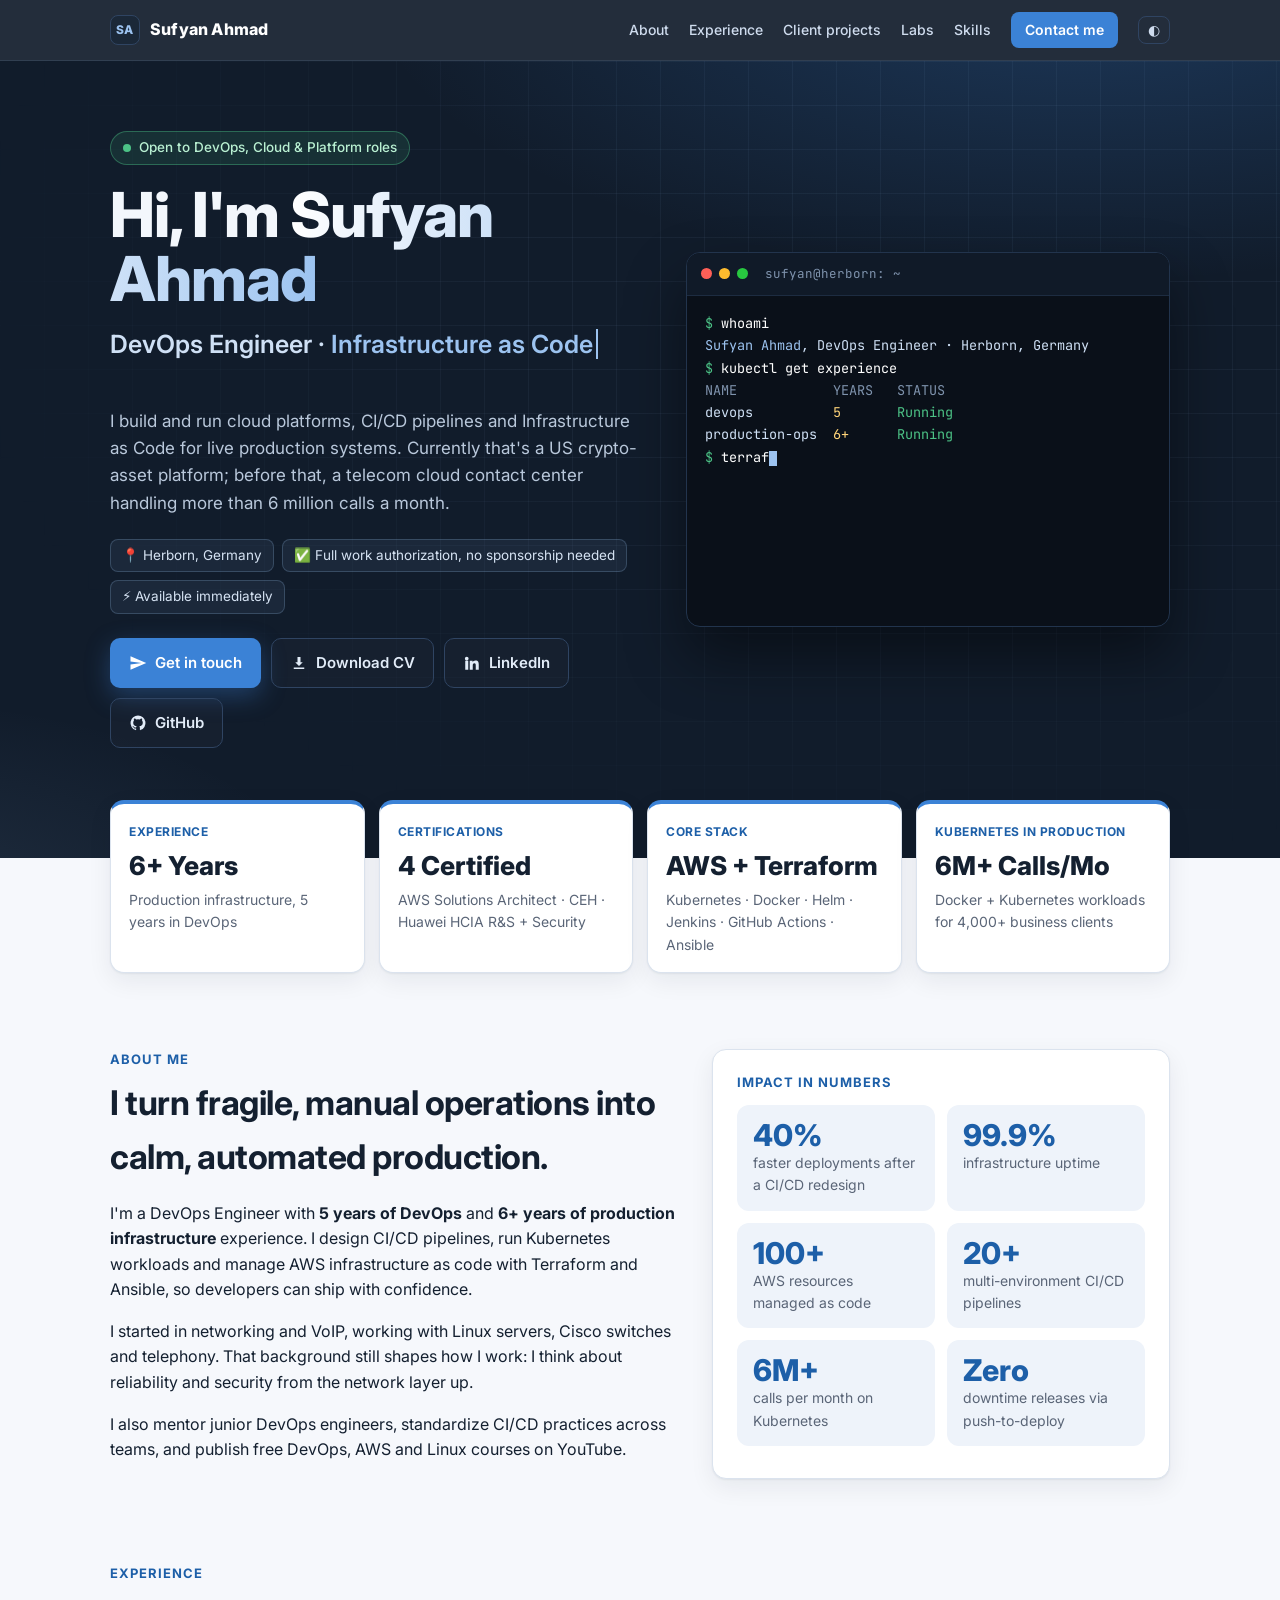
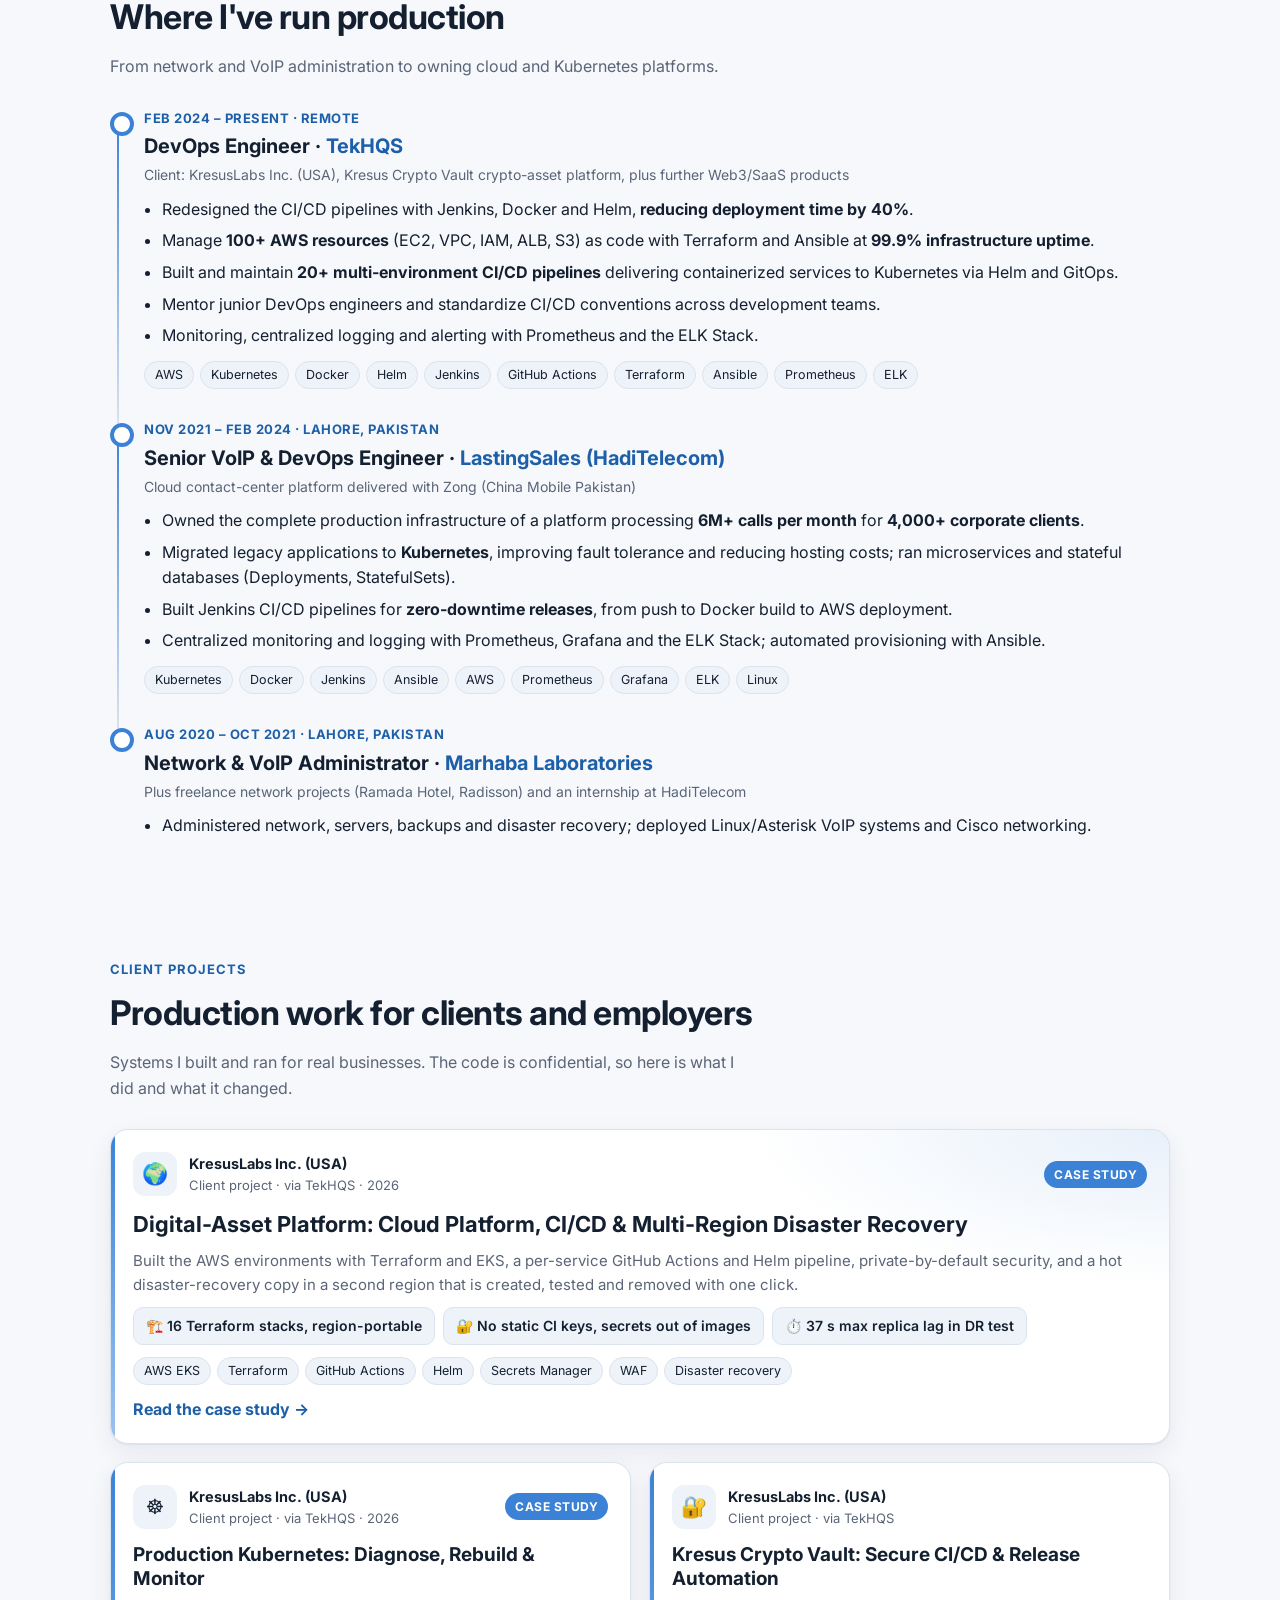
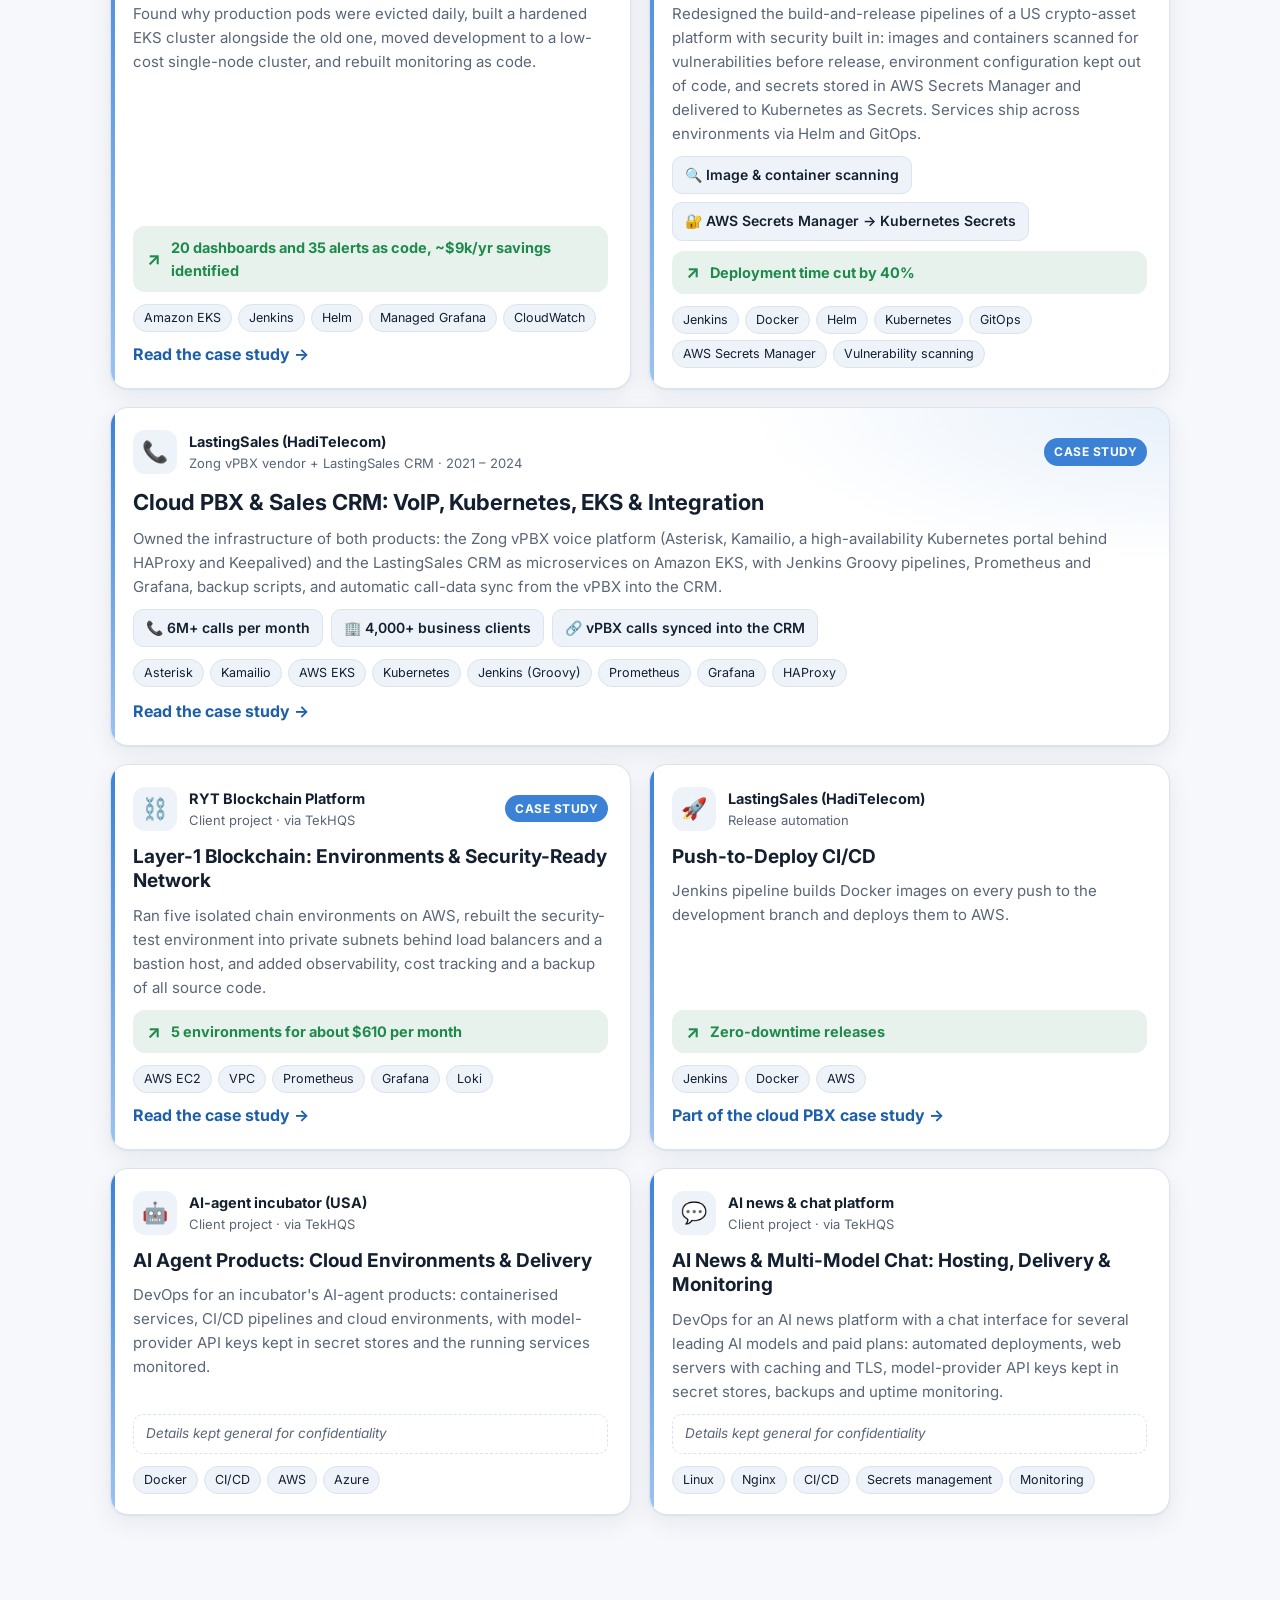
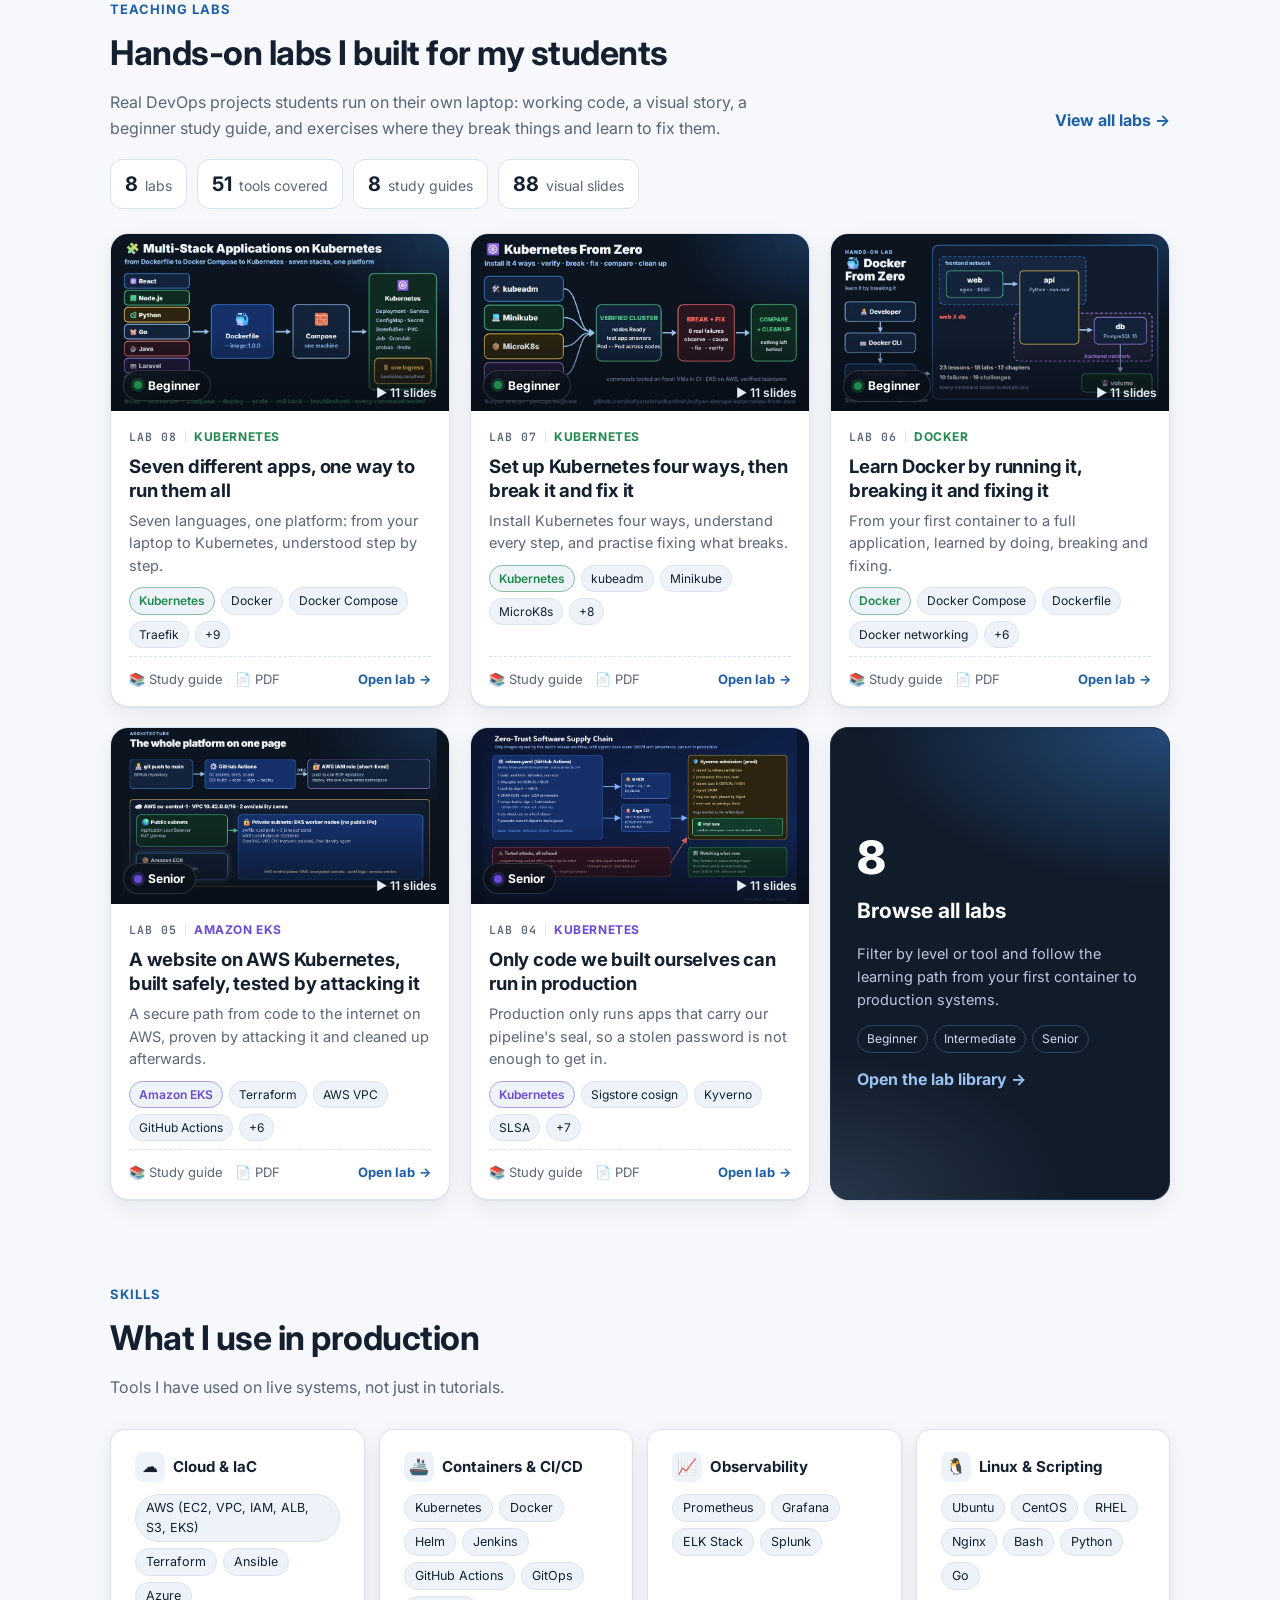
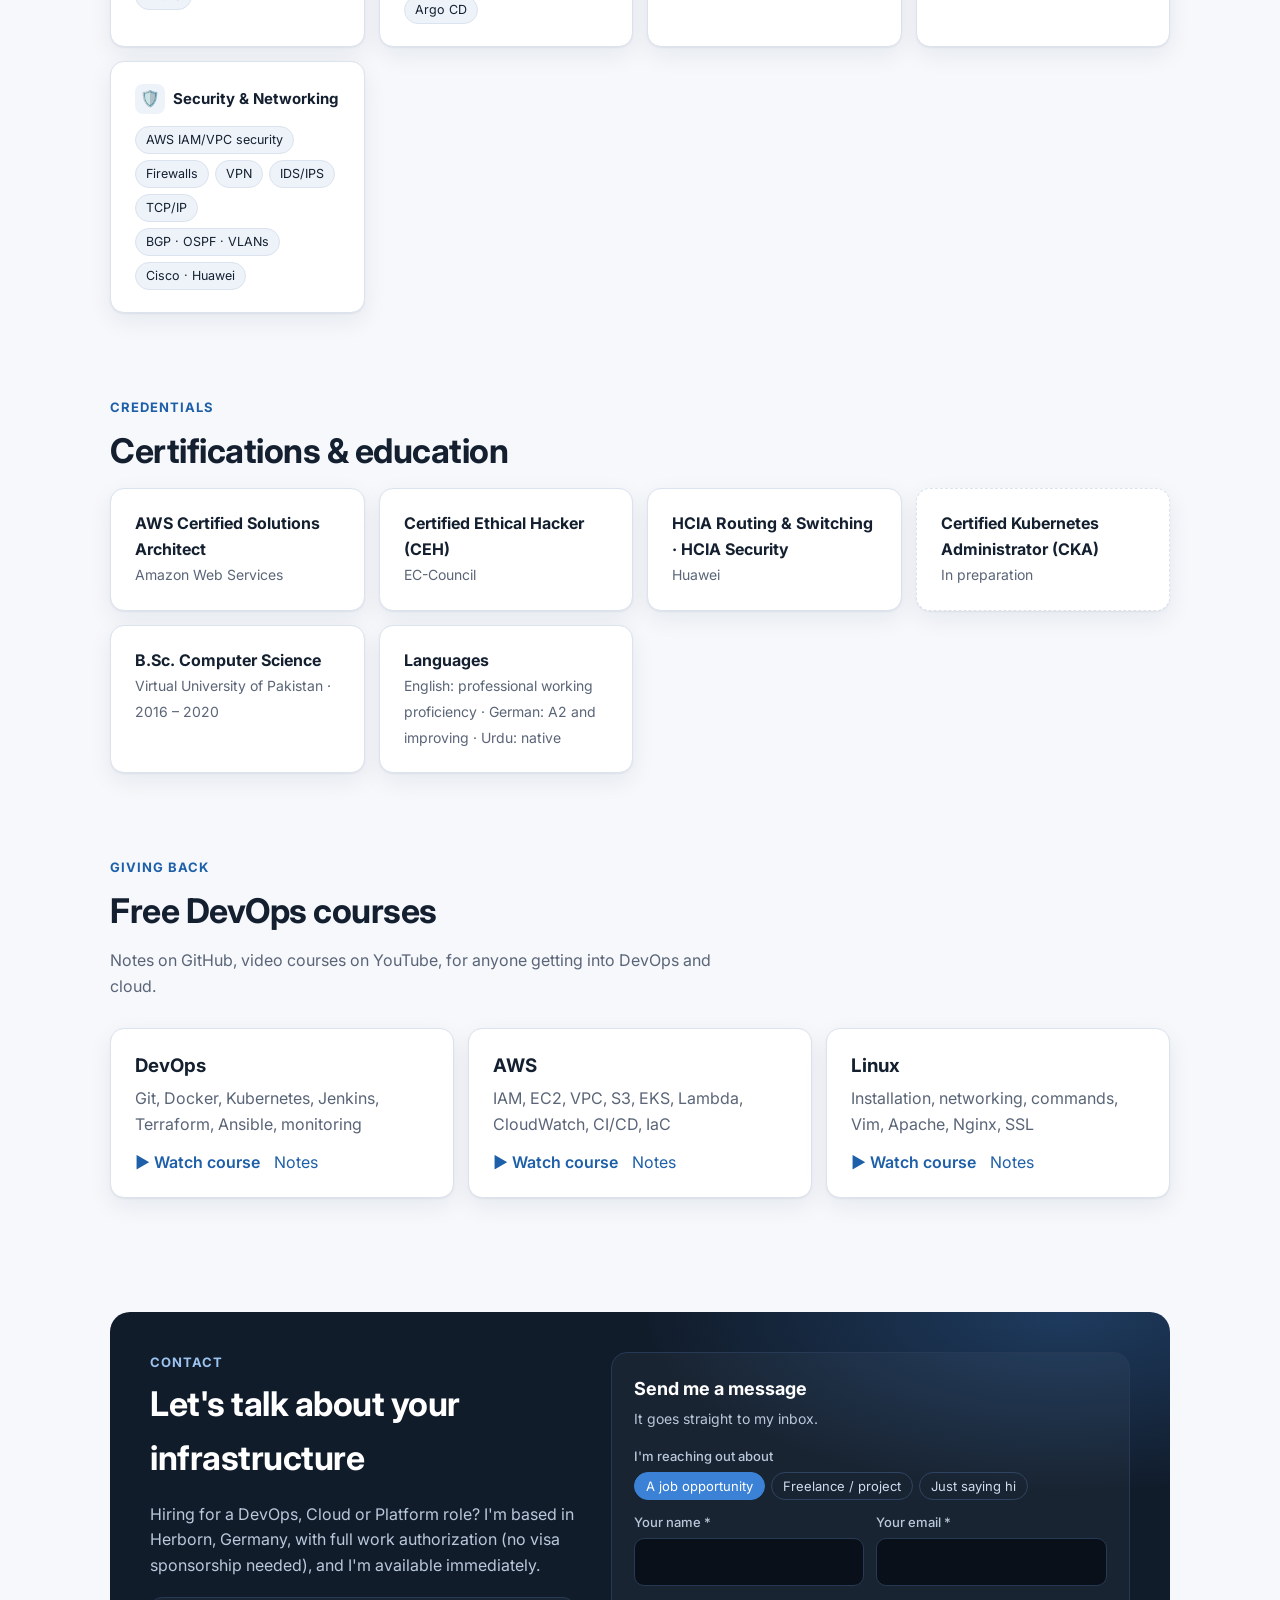
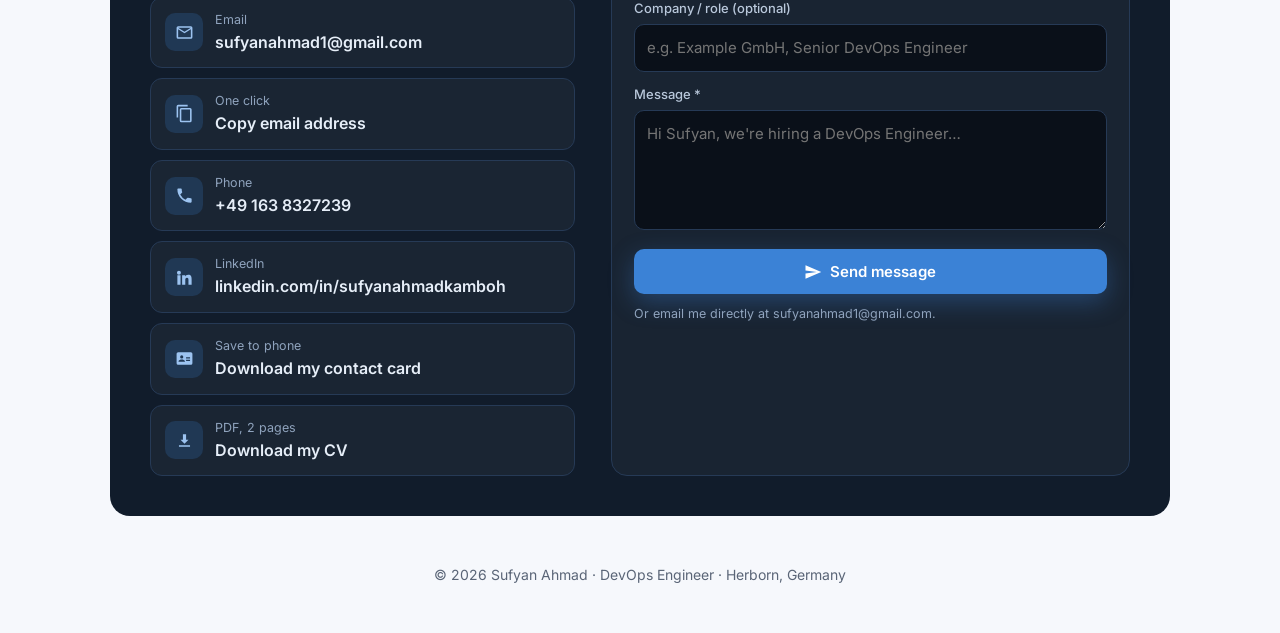
==== commit 67bbfda8: "feat: show pipeline security on the Kresus Crypto Vault card" ====
--- a/index.html
+++ b/index.html
@@ -366,10 +366,14 @@
       </a>
       <article class="cp reveal">
         <div class="cp-head"><span class="cp-ic" aria-hidden="true">&#128272;</span><div><div class="cp-client">KresusLabs Inc. (USA)</div><div class="cp-via">Client project · via TekHQS</div></div></div>
-        <h3>Kresus Crypto Vault: CI/CD &amp; Release Automation</h3>
-        <p>Redesigned build-and-release pipelines for a US crypto-asset platform; containerized services ship to Kubernetes across environments via Helm and GitOps.</p>
+        <h3>Kresus Crypto Vault: Secure CI/CD &amp; Release Automation</h3>
+        <p>Redesigned the build-and-release pipelines of a US crypto-asset platform with security built in: images and containers scanned for vulnerabilities before release, environment configuration kept out of code, and secrets stored in AWS Secrets Manager and delivered to Kubernetes as Secrets. Services ship across environments via Helm and GitOps.</p>
+        <div class="cp-points">
+          <span>&#128269; Image &amp; container scanning</span>
+          <span>&#128272; AWS Secrets Manager &rarr; Kubernetes Secrets</span>
+        </div>
         <div class="cp-result"><span aria-hidden="true">&#8599;</span>Deployment time cut by 40%</div>
-        <div class="tags"><span class="tag">Jenkins</span><span class="tag">Helm</span><span class="tag">Kubernetes</span><span class="tag">AWS</span></div>
+        <div class="tags"><span class="tag">Jenkins</span><span class="tag">Docker</span><span class="tag">Helm</span><span class="tag">Kubernetes</span><span class="tag">GitOps</span><span class="tag">AWS Secrets Manager</span><span class="tag">Vulnerability scanning</span></div>
       </article>
       <a class="cp cp-feature reveal" href="work/cloud-telephony-platform.html">
         <div class="cp-head"><span class="cp-ic" aria-hidden="true">&#128222;</span><div><div class="cp-client">LastingSales (HadiTelecom)</div><div class="cp-via">Zong vPBX vendor + LastingSales CRM · 2021 – 2024</div></div><span class="cp-badge">Case study</span></div>
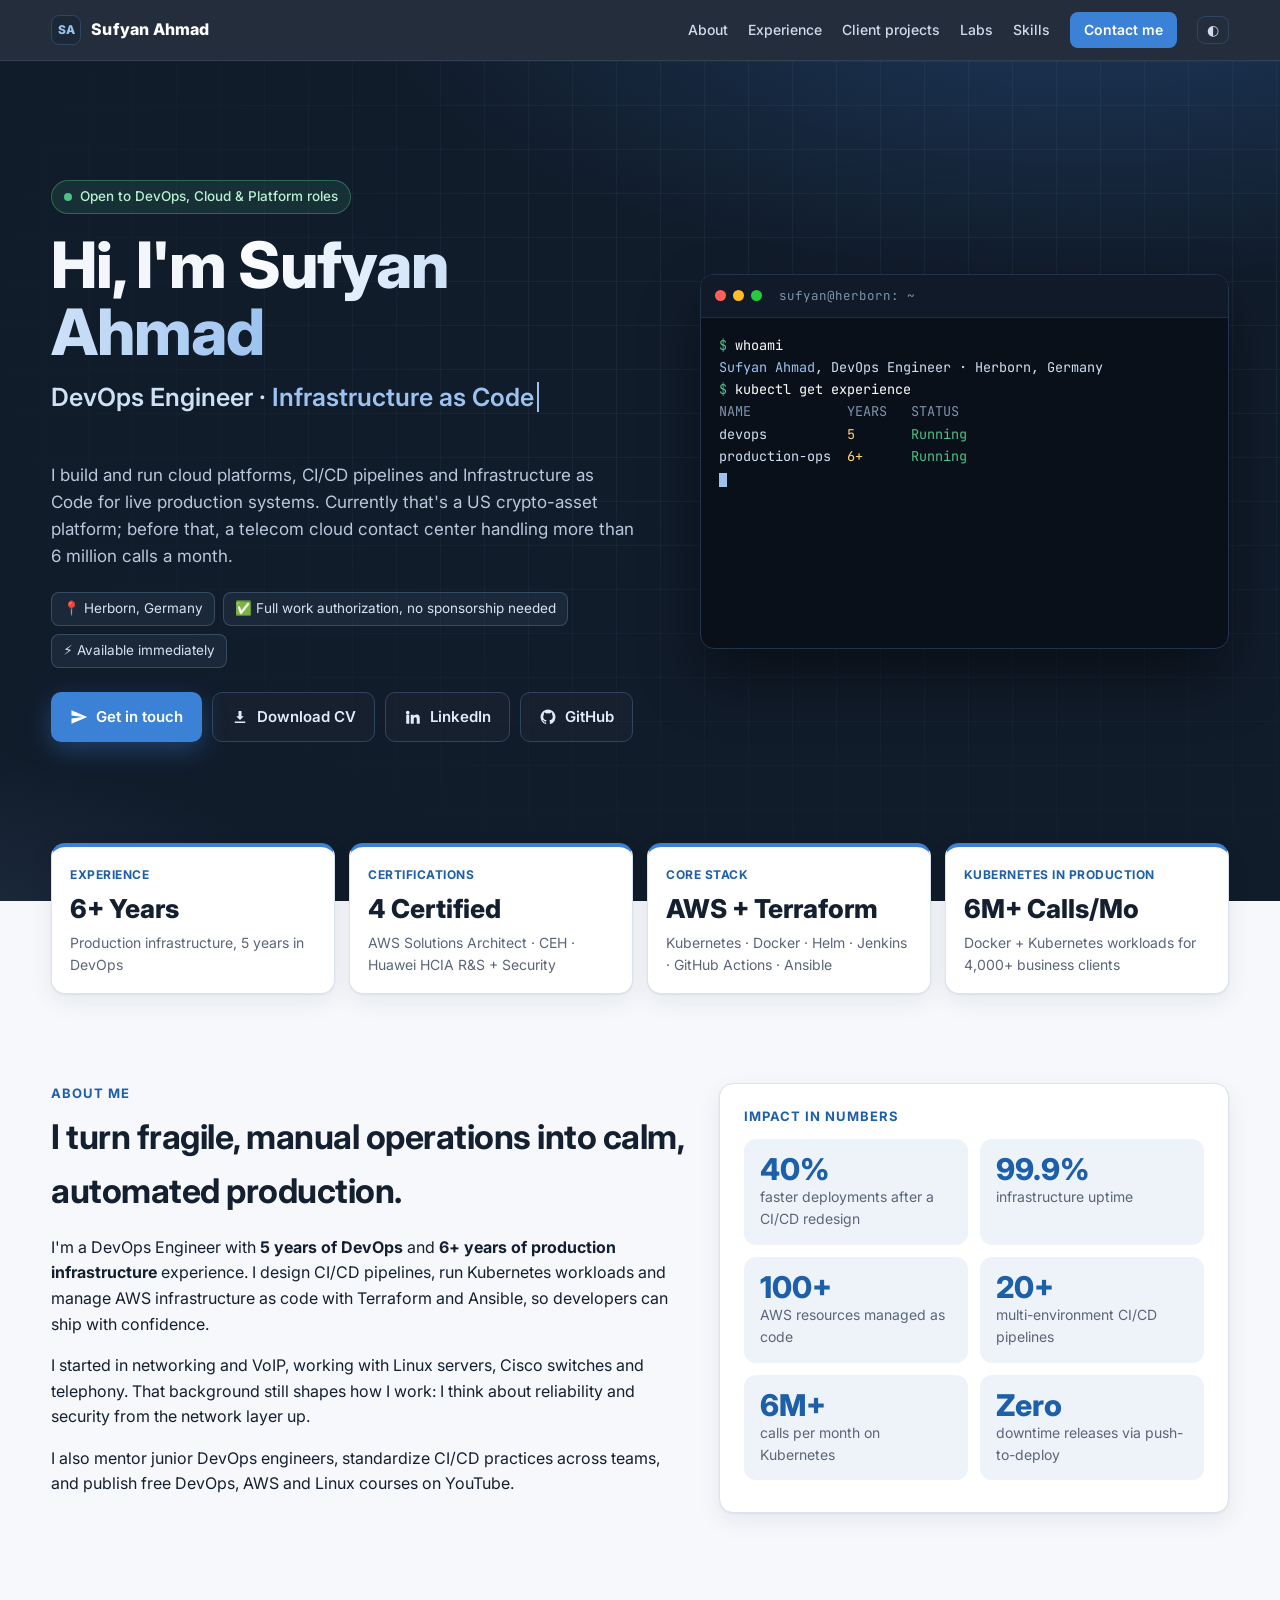
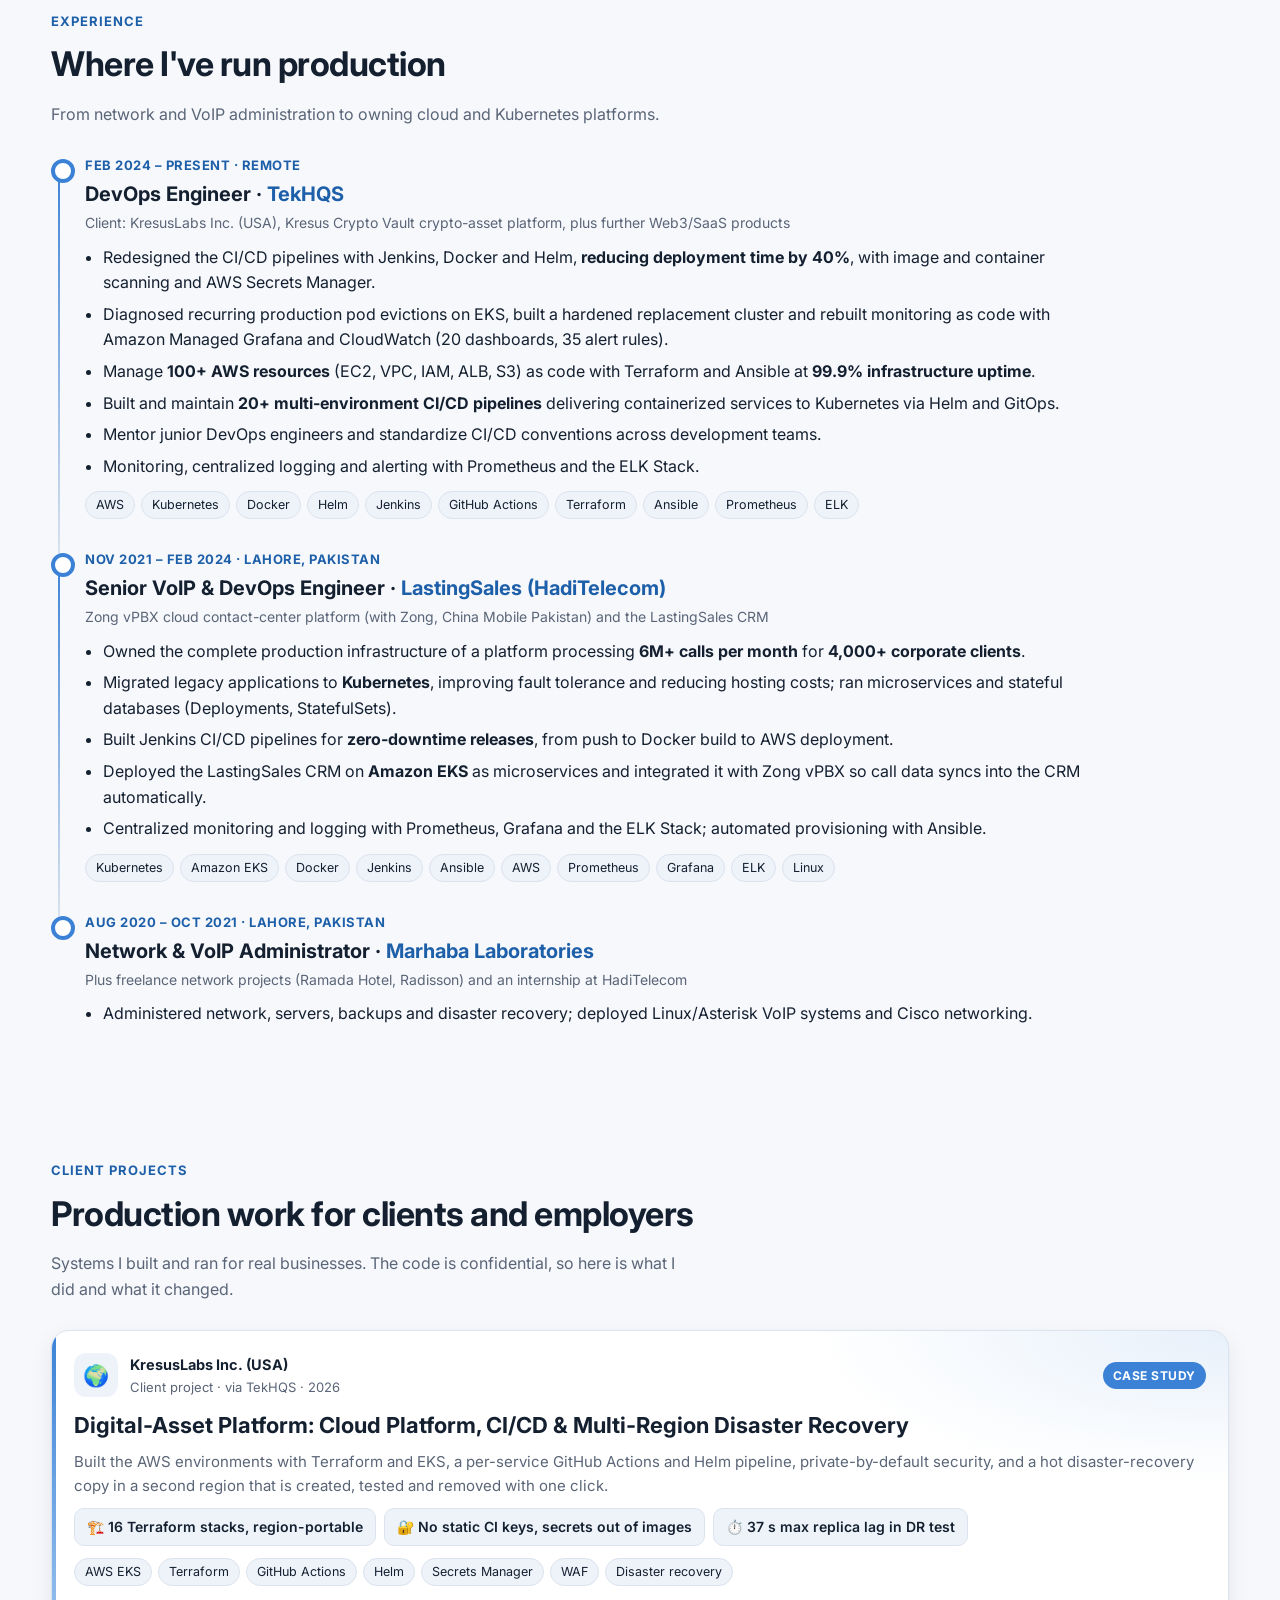
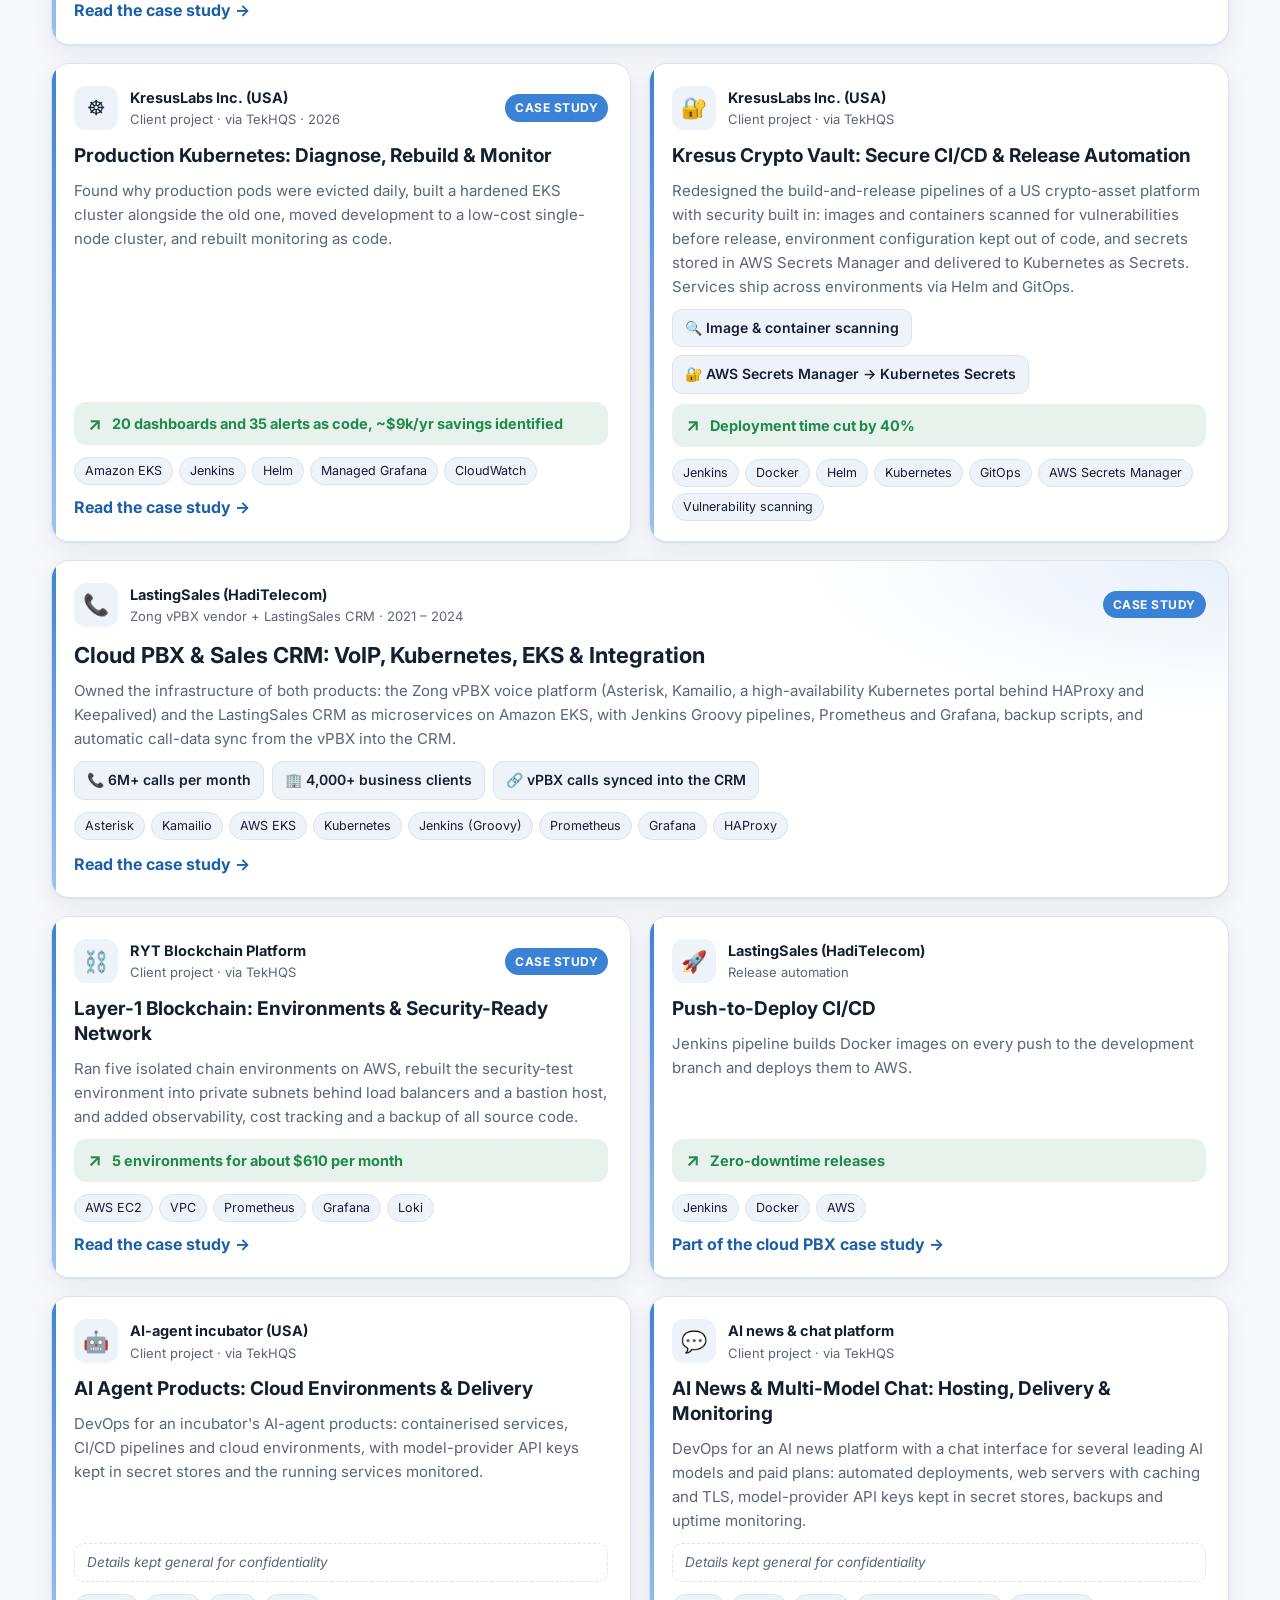
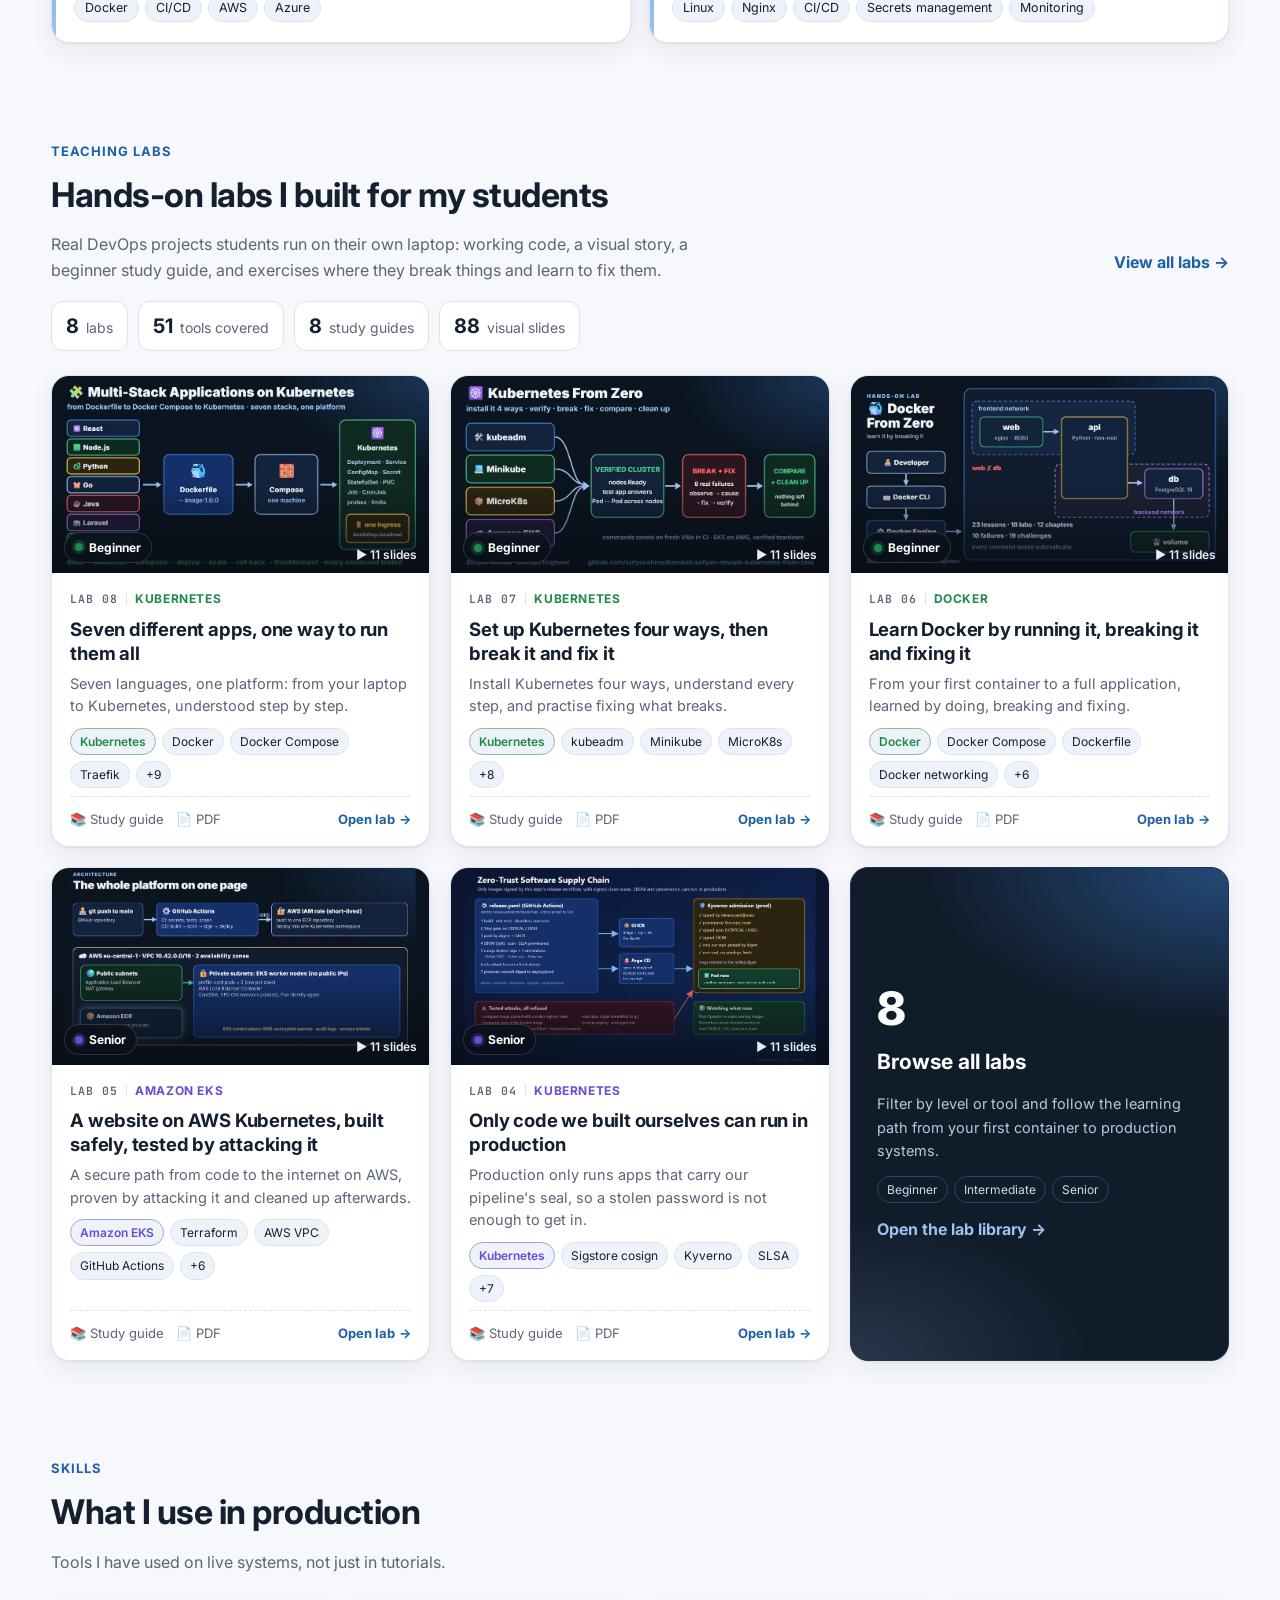
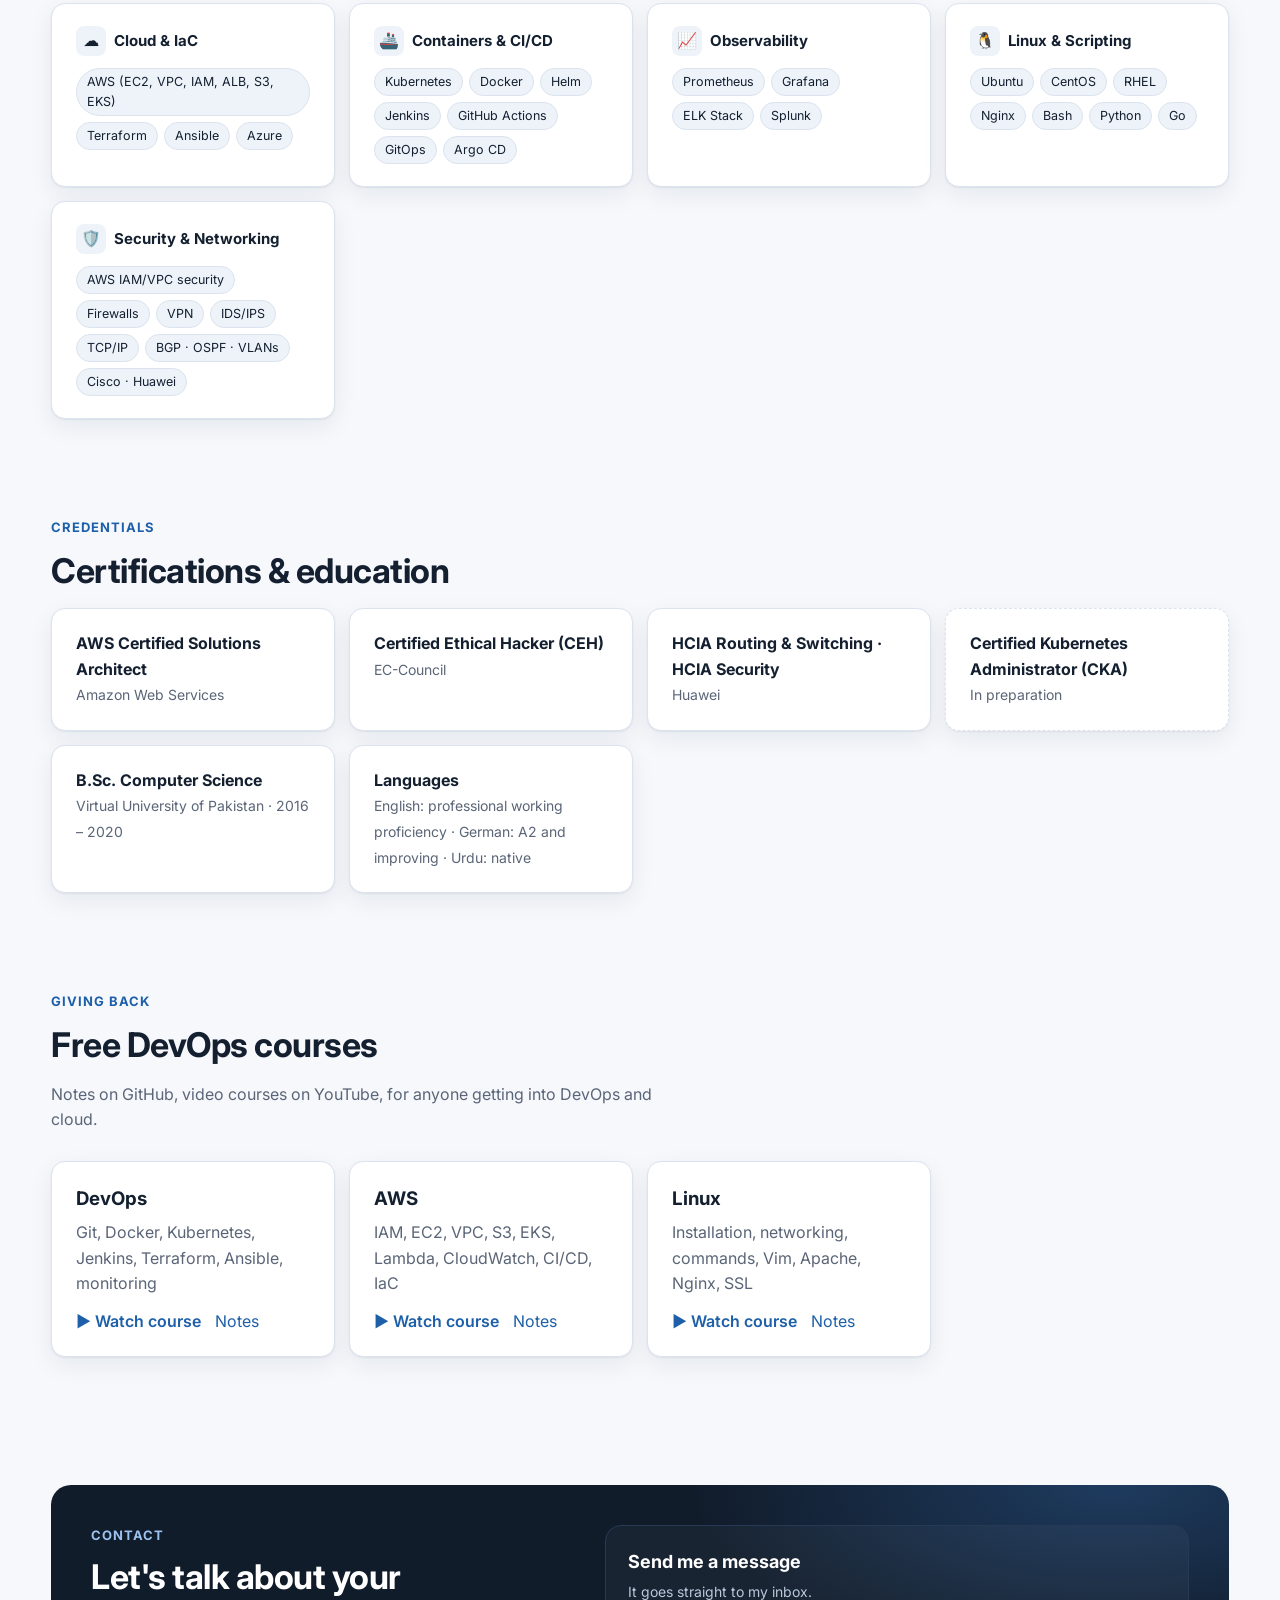
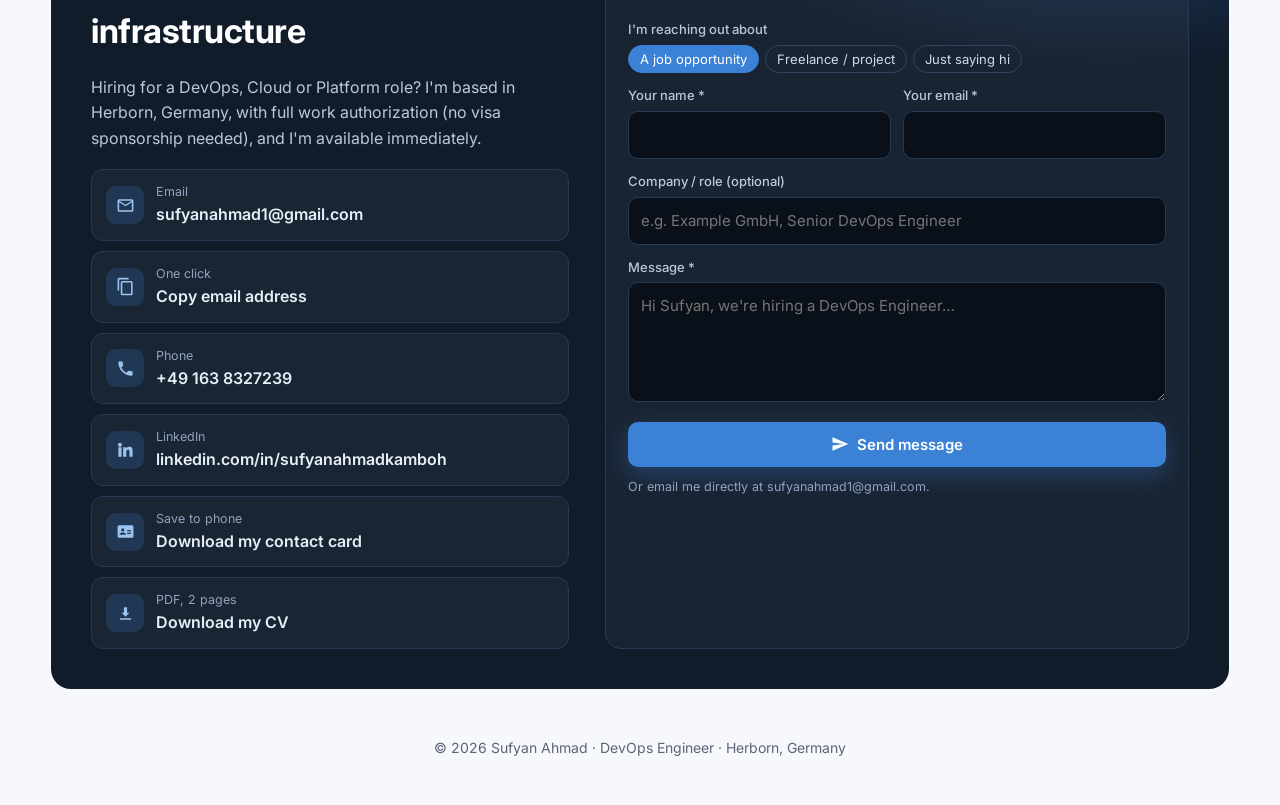
==== commit afb0653e: "feat: fluid wide layout and full-screen hero - Content container grows to 1440px with fluid gutters " ====
--- a/index.html
+++ b/index.html
@@ -36,7 +36,8 @@
   body { margin: 0; font-family: "Inter", "Segoe UI", system-ui, sans-serif; background: var(--bg); color: var(--ink); line-height: 1.6; font-size: 16px; overflow-x: hidden; }
   a { color: var(--accent); text-decoration: none; }
   a:hover { text-decoration: underline; }
-  .wrap { max-width: 1100px; margin: 0 auto; padding: 0 20px; }
+  :root { --maxw: 1440px; --gutter: clamp(16px, 4vw, 56px); }
+  .wrap { width: min(var(--maxw), 100% - 2 * var(--gutter)); margin-inline: auto; }
   .mono { font-family: "JetBrains Mono", ui-monospace, Consolas, monospace; }
 
   /* progress bar */
@@ -56,18 +57,18 @@
   @media (max-width: 820px) { .links a.hide-sm { display: none; } }
 
   /* hero */
-  .hero { position: relative; background: radial-gradient(1200px 500px at 85% -10%, rgba(59,130,214,.28), transparent 60%), radial-gradient(800px 400px at -10% 110%, rgba(156,195,240,.12), transparent 60%), var(--navy); color: #f3f7fc; padding: 70px 0 110px; overflow: hidden; }
+  .hero { position: relative; background: radial-gradient(1200px 500px at 85% -10%, rgba(59,130,214,.28), transparent 60%), radial-gradient(800px 400px at -10% 110%, rgba(156,195,240,.12), transparent 60%), var(--navy); color: #f3f7fc; padding: 70px 0 110px; overflow: hidden; min-height: calc(100svh - 60px); display: flex; align-items: center; }
   .hero::before { content: ""; position: absolute; inset: 0; background-image: linear-gradient(rgba(156,195,240,.06) 1px, transparent 1px), linear-gradient(90deg, rgba(156,195,240,.06) 1px, transparent 1px); background-size: 44px 44px; mask-image: radial-gradient(ellipse at 70% 30%, #000 30%, transparent 75%); pointer-events: none; }
-  .hero .wrap { position: relative; display: grid; grid-template-columns: 1.05fr .95fr; gap: 40px; align-items: center; }
+  .hero .wrap { position: relative; display: grid; grid-template-columns: 1.05fr .95fr; gap: clamp(40px, 5vw, 88px); align-items: center; }
   @media (max-width: 920px) { .hero .wrap { grid-template-columns: 1fr; } }
   .status { display: inline-flex; align-items: center; gap: 8px; background: rgba(76,194,134,.12); border: 1px solid rgba(76,194,134,.4); color: #b9f0d2; padding: 5px 12px; border-radius: 999px; font-size: 13.5px; font-weight: 500; }
   .pulse { width: 8px; height: 8px; border-radius: 50%; background: #4cc286; box-shadow: 0 0 0 0 rgba(76,194,134,.7); animation: pulse 2s infinite; }
   @keyframes pulse { 70% { box-shadow: 0 0 0 9px rgba(76,194,134,0); } 100% { box-shadow: 0 0 0 0 rgba(76,194,134,0); } }
-  .hero h1 { font-size: clamp(38px, 6vw, 62px); line-height: 1.04; margin: 18px 0 12px; font-weight: 800; letter-spacing: -1px; }
+  .hero h1 { font-size: clamp(38px, 5vw, 76px); line-height: 1.04; margin: 18px 0 12px; font-weight: 800; letter-spacing: -1px; }
   .hero h1 .grad { background: linear-gradient(90deg, #ffffff, #9cc3f0); -webkit-background-clip: text; background-clip: text; color: transparent; }
   .rotator { font-size: clamp(19px, 2.6vw, 25px); color: #cfe0f5; font-weight: 600; min-height: 2.9em; margin: 0 0 12px; }
   .rotator .word { color: #9cc3f0; border-right: 2px solid #9cc3f0; padding-right: 3px; }
-  .hero p.lead { max-width: 560px; color: #b9c8db; font-size: 17px; margin: 0 0 22px; }
+  .hero p.lead { max-width: 640px; color: #b9c8db; font-size: 17px; margin: 0 0 22px; }
   .facts { display: flex; flex-wrap: wrap; gap: 8px; margin-bottom: 24px; }
   .fact { font-size: 13.5px; color: #d6e3f3; background: rgba(156,195,240,.08); border: 1px solid rgba(156,195,240,.22); padding: 5px 11px; border-radius: 8px; }
   .cta { display: flex; flex-wrap: wrap; gap: 10px; }
@@ -98,7 +99,7 @@
   .card .sub { font-size: 14px; color: var(--muted); }
 
   /* sections */
-  section { padding: 76px 0 8px; }
+  section { padding: clamp(76px, 7vw, 112px) 0 8px; }
   .eyebrow { font-size: 13px; font-weight: 700; color: var(--accent); text-transform: uppercase; letter-spacing: 1px; }
   h2 { font-size: clamp(26px, 3.4vw, 34px); margin: 6px 0 10px; letter-spacing: -.5px; }
   .h2-sub { color: var(--muted); margin: 0 0 28px; max-width: 640px; }
@@ -113,7 +114,7 @@
   .imp .t { font-size: 14px; color: var(--muted); }
 
   /* timeline */
-  .timeline { position: relative; }
+  .timeline { position: relative; max-width: 1040px; }
   .job { position: relative; padding: 0 0 30px 34px; }
   .job::before { content: ""; position: absolute; left: 7px; top: 8px; bottom: -8px; width: 2px; background: linear-gradient(var(--accent-strong), var(--line)); }
   .job:last-child::before { display: none; }
@@ -220,6 +221,9 @@
   .lab-head .h2-sub { margin-bottom: 18px; }
   .lab-all { font-weight: 700; margin-bottom: 26px; white-space: nowrap; }
   .labs-empty { color: var(--muted); }
+  #labs { grid-template-columns: repeat(3, 1fr); }
+  @media (max-width: 1000px) { #labs { grid-template-columns: repeat(2, 1fr); } }
+  @media (max-width: 680px) { #labs { grid-template-columns: 1fr; } }
 </style>
 <link rel="stylesheet" href="assets/labs.css">
 </head>
@@ -310,7 +314,8 @@
         <h3>DevOps Engineer · <span class="co">TekHQS</span></h3>
         <div class="meta">Client: KresusLabs Inc. (USA), Kresus Crypto Vault crypto-asset platform, plus further Web3/SaaS products</div>
         <ul>
-          <li>Redesigned the CI/CD pipelines with Jenkins, Docker and Helm, <b>reducing deployment time by 40%</b>.</li>
+          <li>Redesigned the CI/CD pipelines with Jenkins, Docker and Helm, <b>reducing deployment time by 40%</b>, with image and container scanning and AWS Secrets Manager.</li>
+          <li>Diagnosed recurring production pod evictions on EKS, built a hardened replacement cluster and rebuilt monitoring as code with Amazon Managed Grafana and CloudWatch (20 dashboards, 35 alert rules).</li>
           <li>Manage <b>100+ AWS resources</b> (EC2, VPC, IAM, ALB, S3) as code with Terraform and Ansible at <b>99.9% infrastructure uptime</b>.</li>
           <li>Built and maintain <b>20+ multi-environment CI/CD pipelines</b> delivering containerized services to Kubernetes via Helm and GitOps.</li>
           <li>Mentor junior DevOps engineers and standardize CI/CD conventions across development teams.</li>
@@ -321,14 +326,15 @@
       <div class="job reveal">
         <div class="when">Nov 2021 – Feb 2024 · Lahore, Pakistan</div>
         <h3>Senior VoIP &amp; DevOps Engineer · <span class="co">LastingSales (HadiTelecom)</span></h3>
-        <div class="meta">Cloud contact-center platform delivered with Zong (China Mobile Pakistan)</div>
+        <div class="meta">Zong vPBX cloud contact-center platform (with Zong, China Mobile Pakistan) and the LastingSales CRM</div>
         <ul>
           <li>Owned the complete production infrastructure of a platform processing <b>6M+ calls per month</b> for <b>4,000+ corporate clients</b>.</li>
           <li>Migrated legacy applications to <b>Kubernetes</b>, improving fault tolerance and reducing hosting costs; ran microservices and stateful databases (Deployments, StatefulSets).</li>
           <li>Built Jenkins CI/CD pipelines for <b>zero-downtime releases</b>, from push to Docker build to AWS deployment.</li>
+          <li>Deployed the LastingSales CRM on <b>Amazon EKS</b> as microservices and integrated it with Zong vPBX so call data syncs into the CRM automatically.</li>
           <li>Centralized monitoring and logging with Prometheus, Grafana and the ELK Stack; automated provisioning with Ansible.</li>
         </ul>
-        <div class="tags"><span class="tag">Kubernetes</span><span class="tag">Docker</span><span class="tag">Jenkins</span><span class="tag">Ansible</span><span class="tag">AWS</span><span class="tag">Prometheus</span><span class="tag">Grafana</span><span class="tag">ELK</span><span class="tag">Linux</span></div>
+        <div class="tags"><span class="tag">Kubernetes</span><span class="tag">Amazon EKS</span><span class="tag">Docker</span><span class="tag">Jenkins</span><span class="tag">Ansible</span><span class="tag">AWS</span><span class="tag">Prometheus</span><span class="tag">Grafana</span><span class="tag">ELK</span><span class="tag">Linux</span></div>
       </div>
       <div class="job reveal">
         <div class="when">Aug 2020 – Oct 2021 · Lahore, Pakistan</div>
--- a/assets/labs.css
+++ b/assets/labs.css
@@ -159,7 +159,7 @@
 .tools-row .t { font-size: 14px; padding: 6px 13px; border-radius: 10px; background: var(--surface); border: 1px solid var(--line); }
 .tools-row .t.main { background: var(--accent-strong); border-color: var(--accent-strong); color: #fff; font-weight: 700; }
 
-.hood { display: grid; gap: 14px; }
+.hood { display: grid; gap: 14px; max-width: 1040px; }
 .hood details { background: var(--surface); border: 1px solid var(--line); border-radius: 14px; box-shadow: var(--shadow); }
 .hood summary { cursor: pointer; list-style: none; padding: 16px 18px; font-weight: 700; display: flex; align-items: center; gap: 10px; }
 .hood summary::-webkit-details-marker { display: none; }
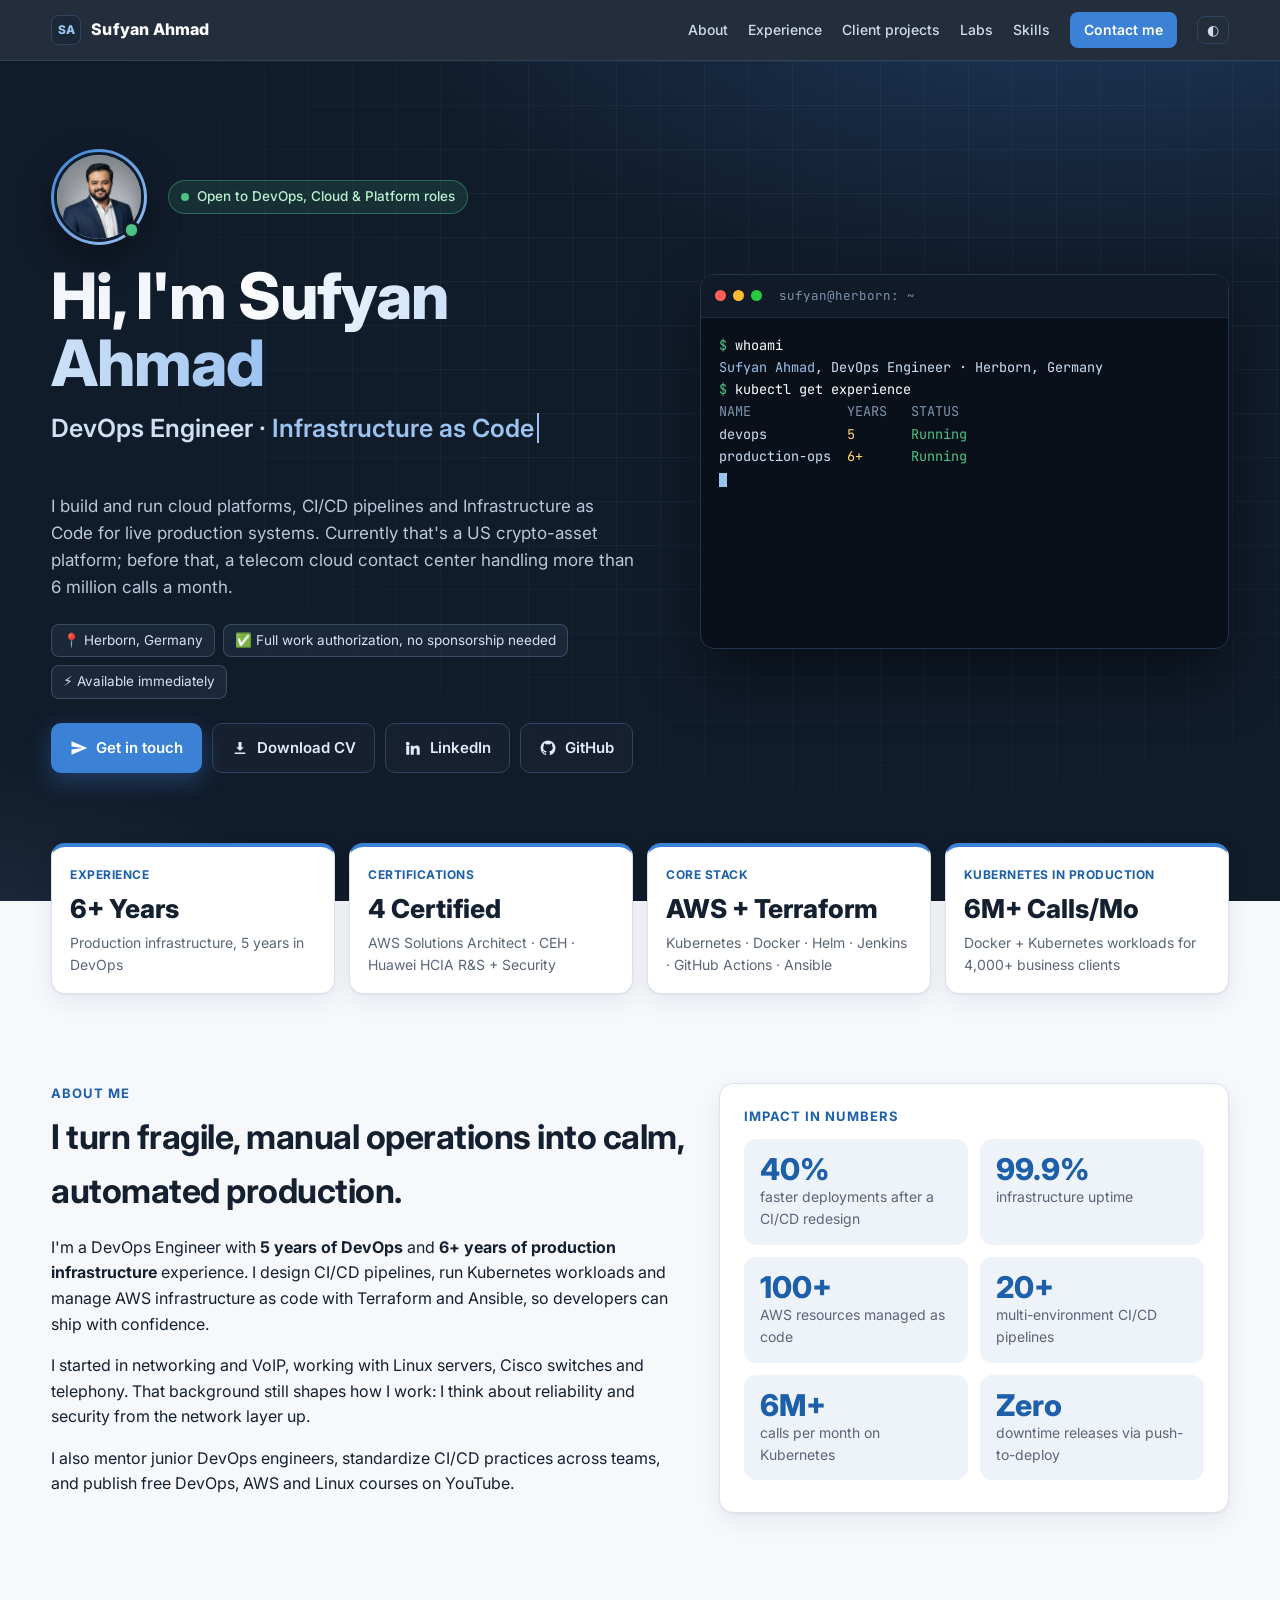
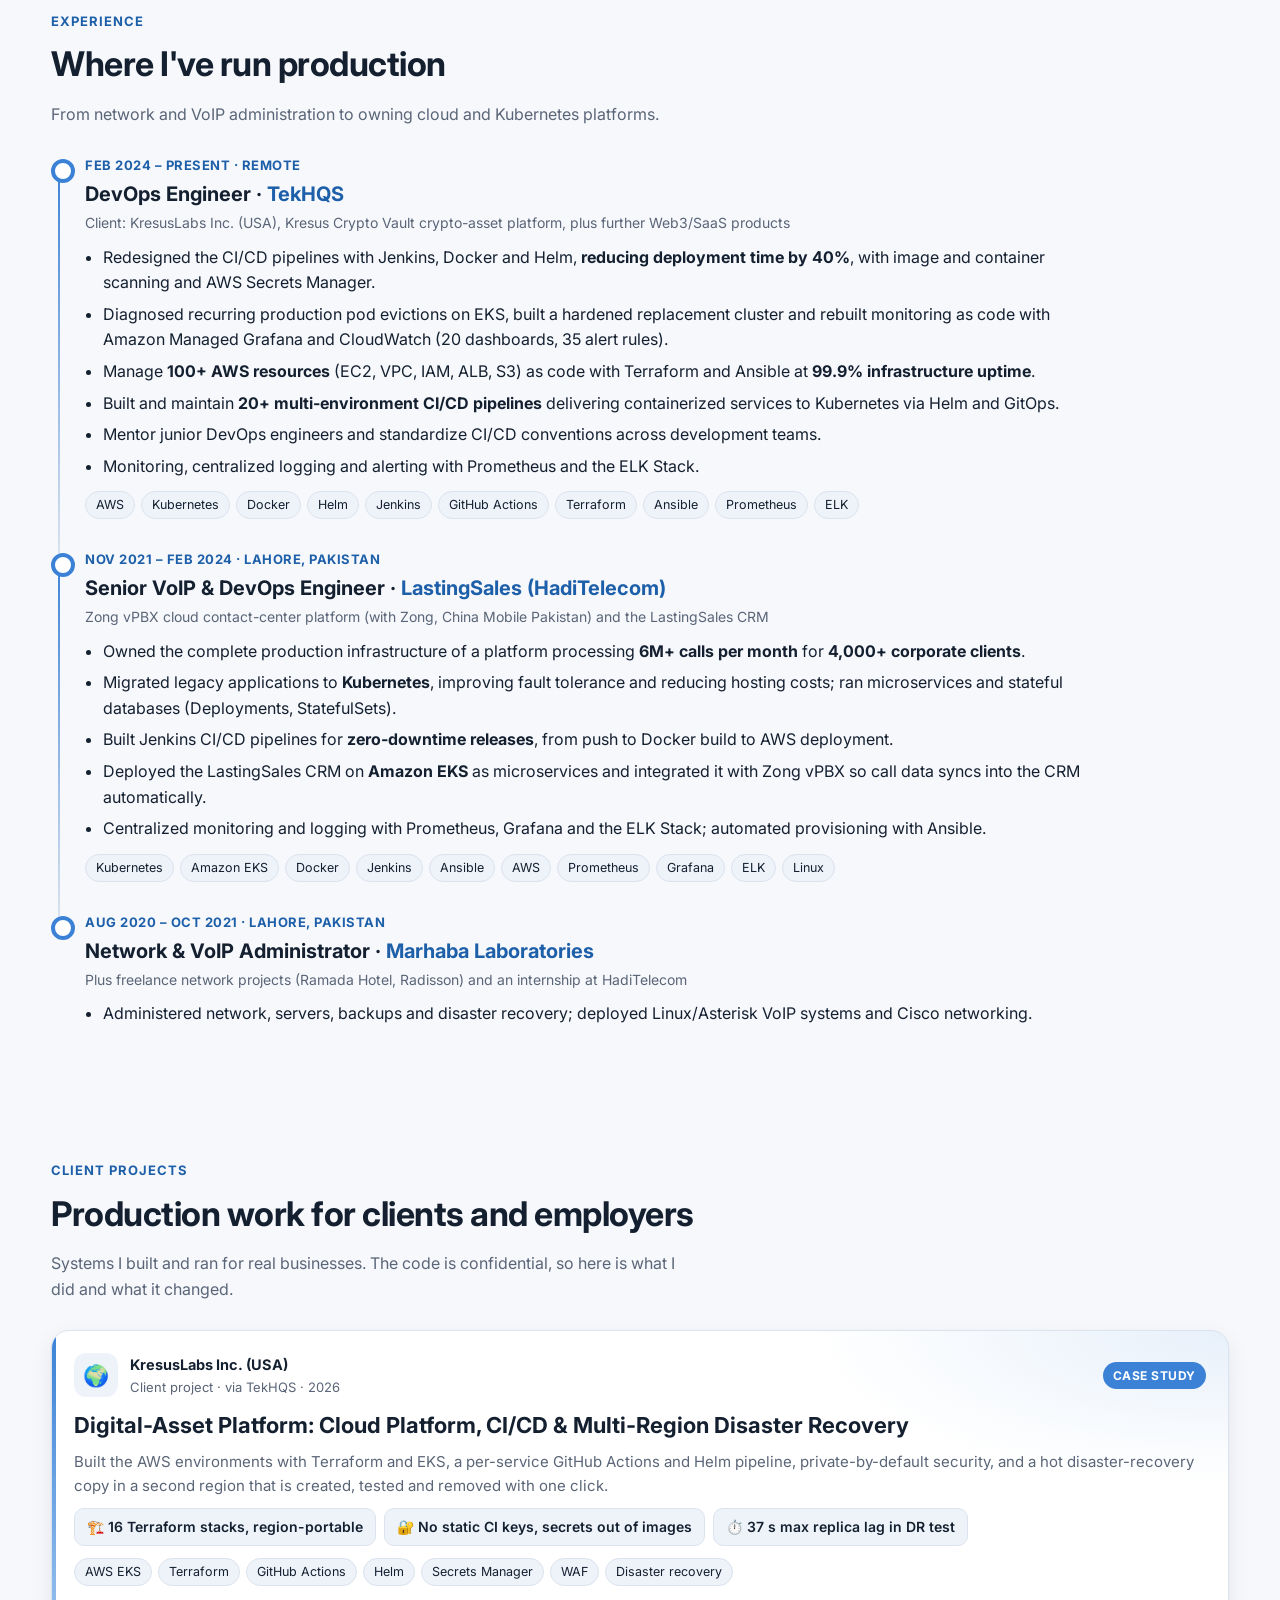
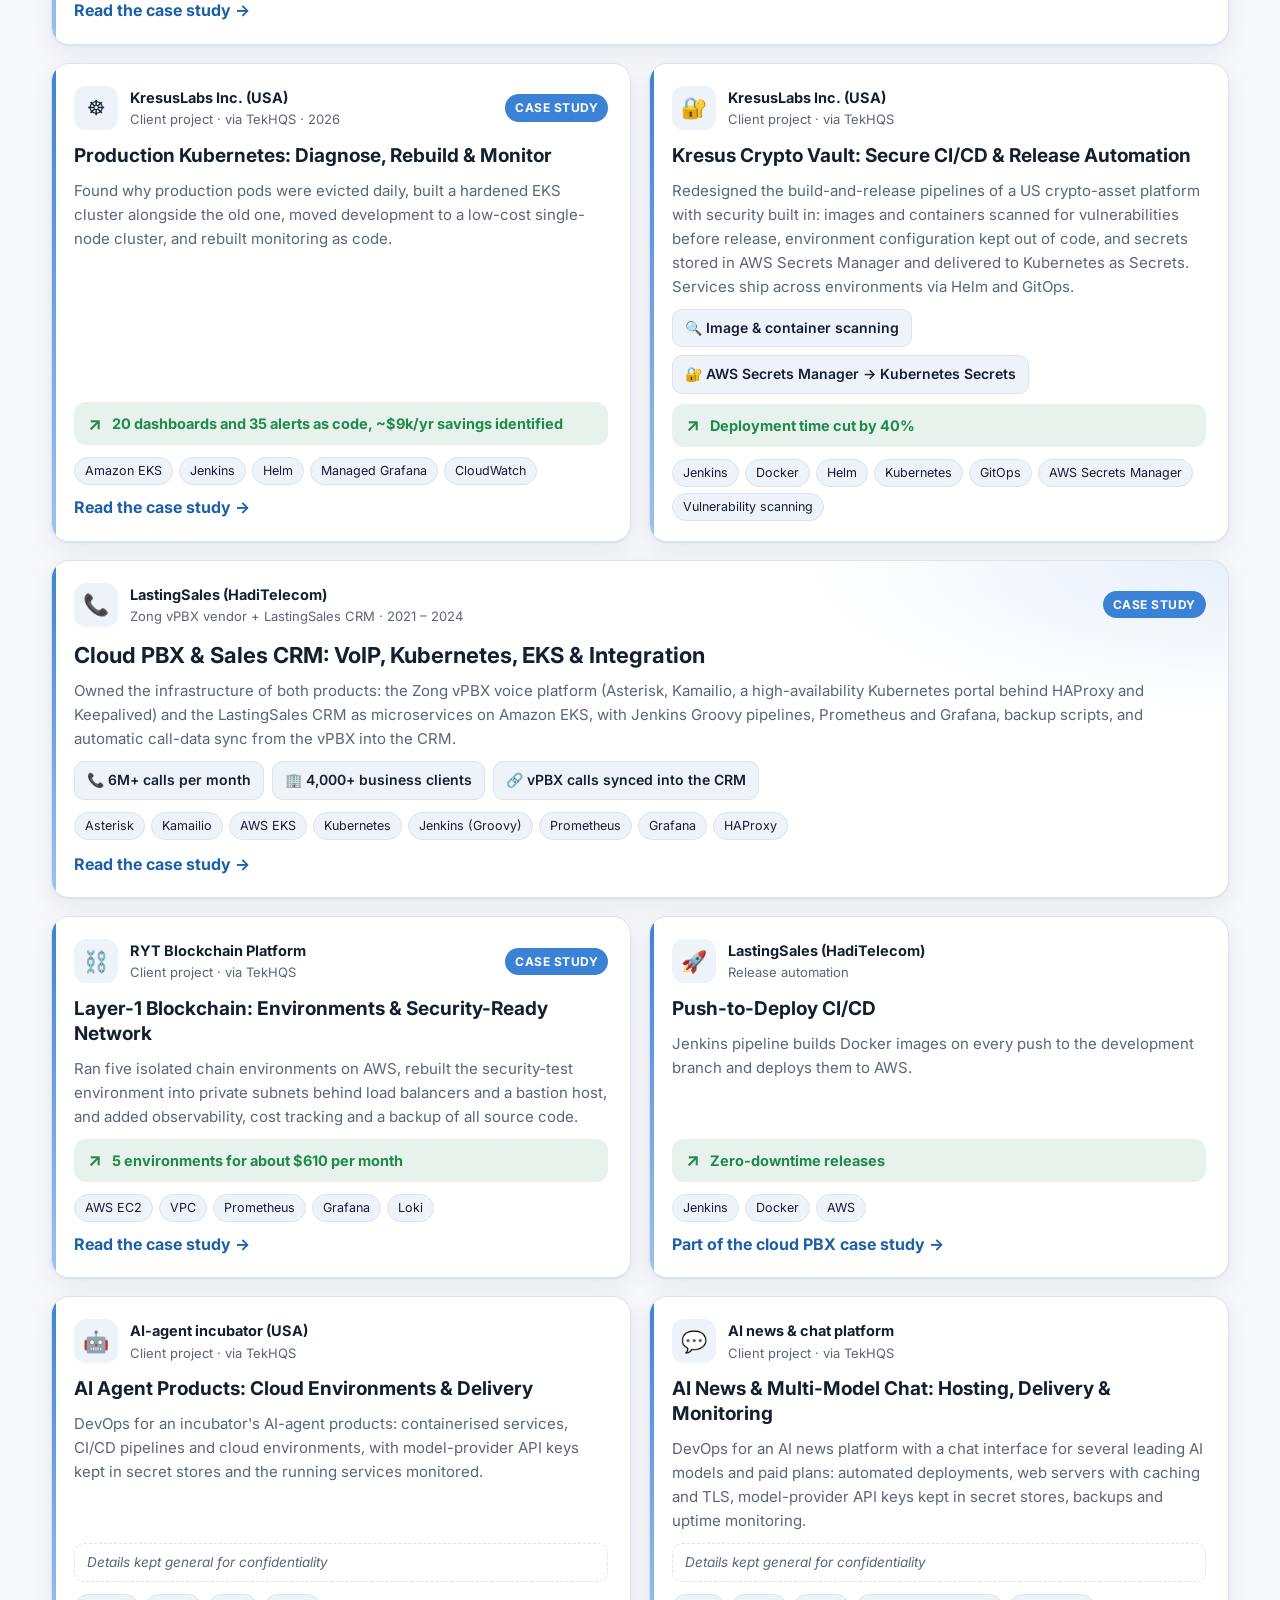
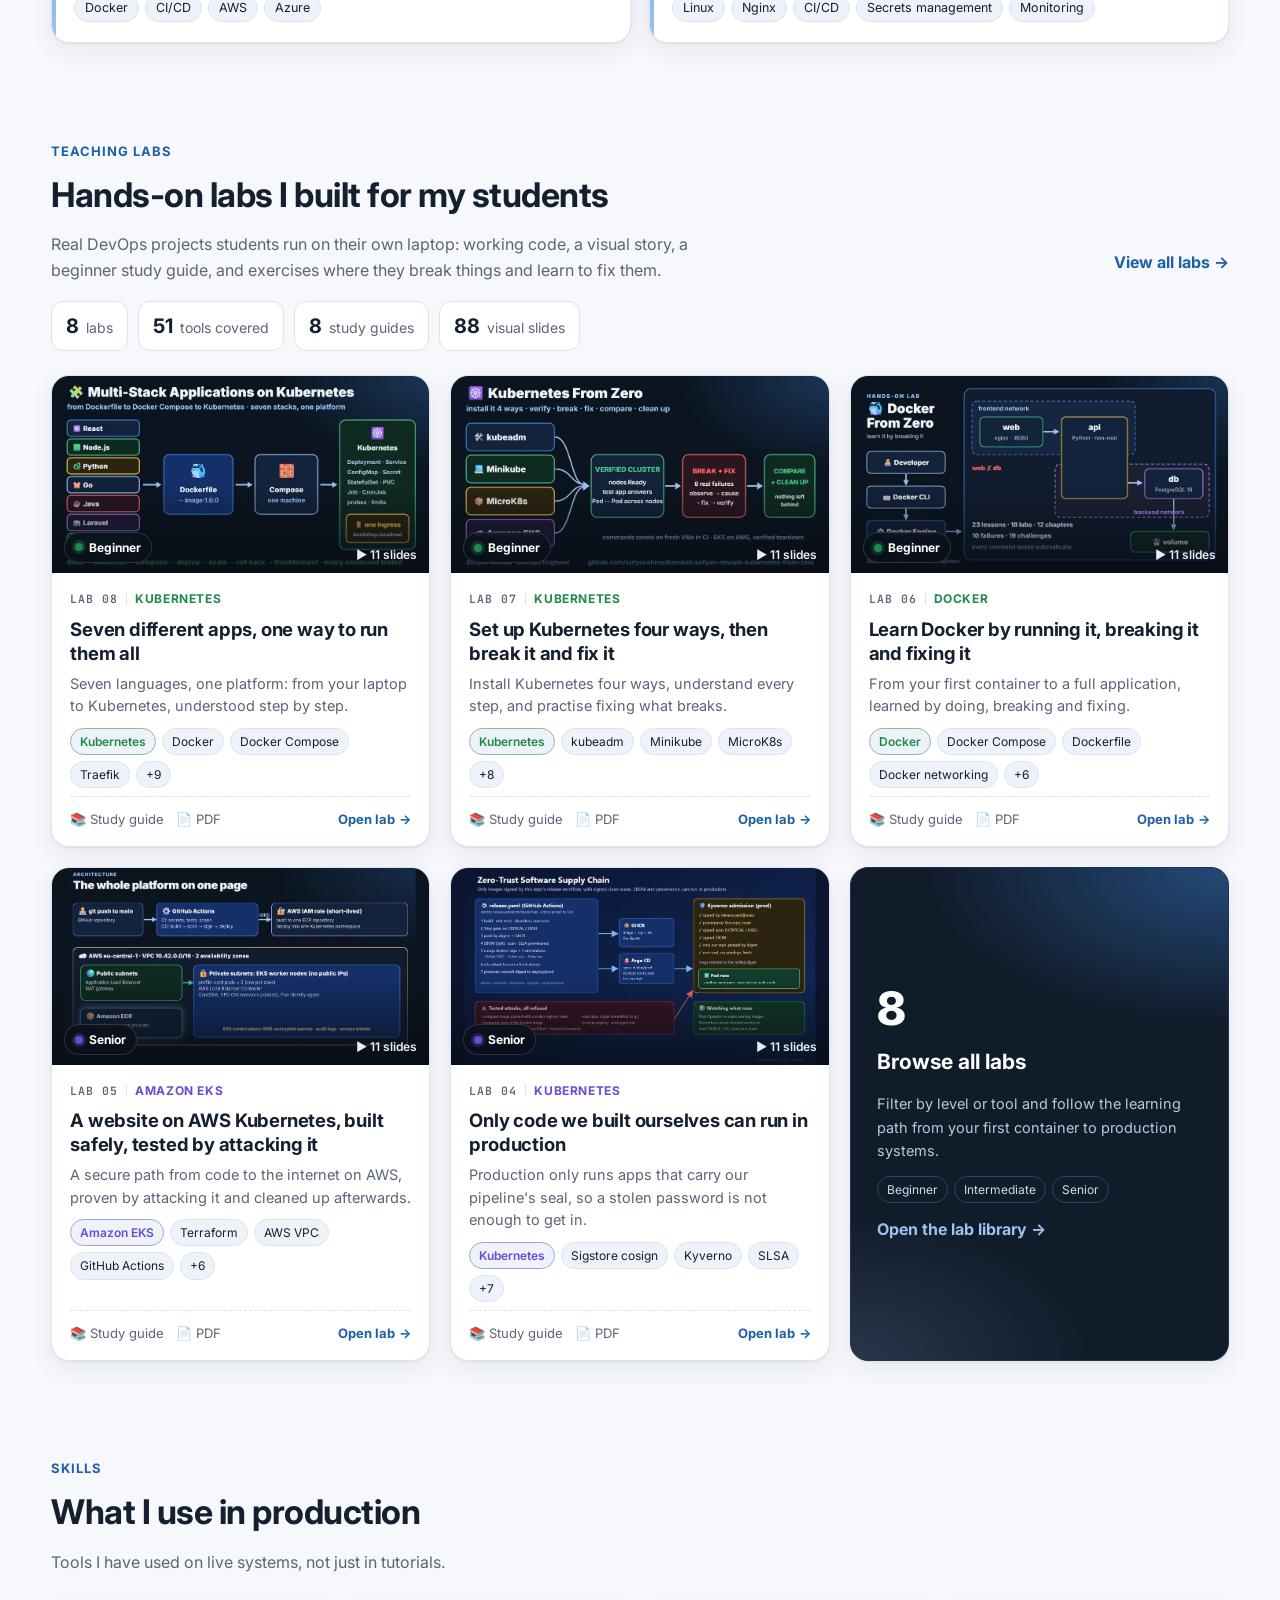
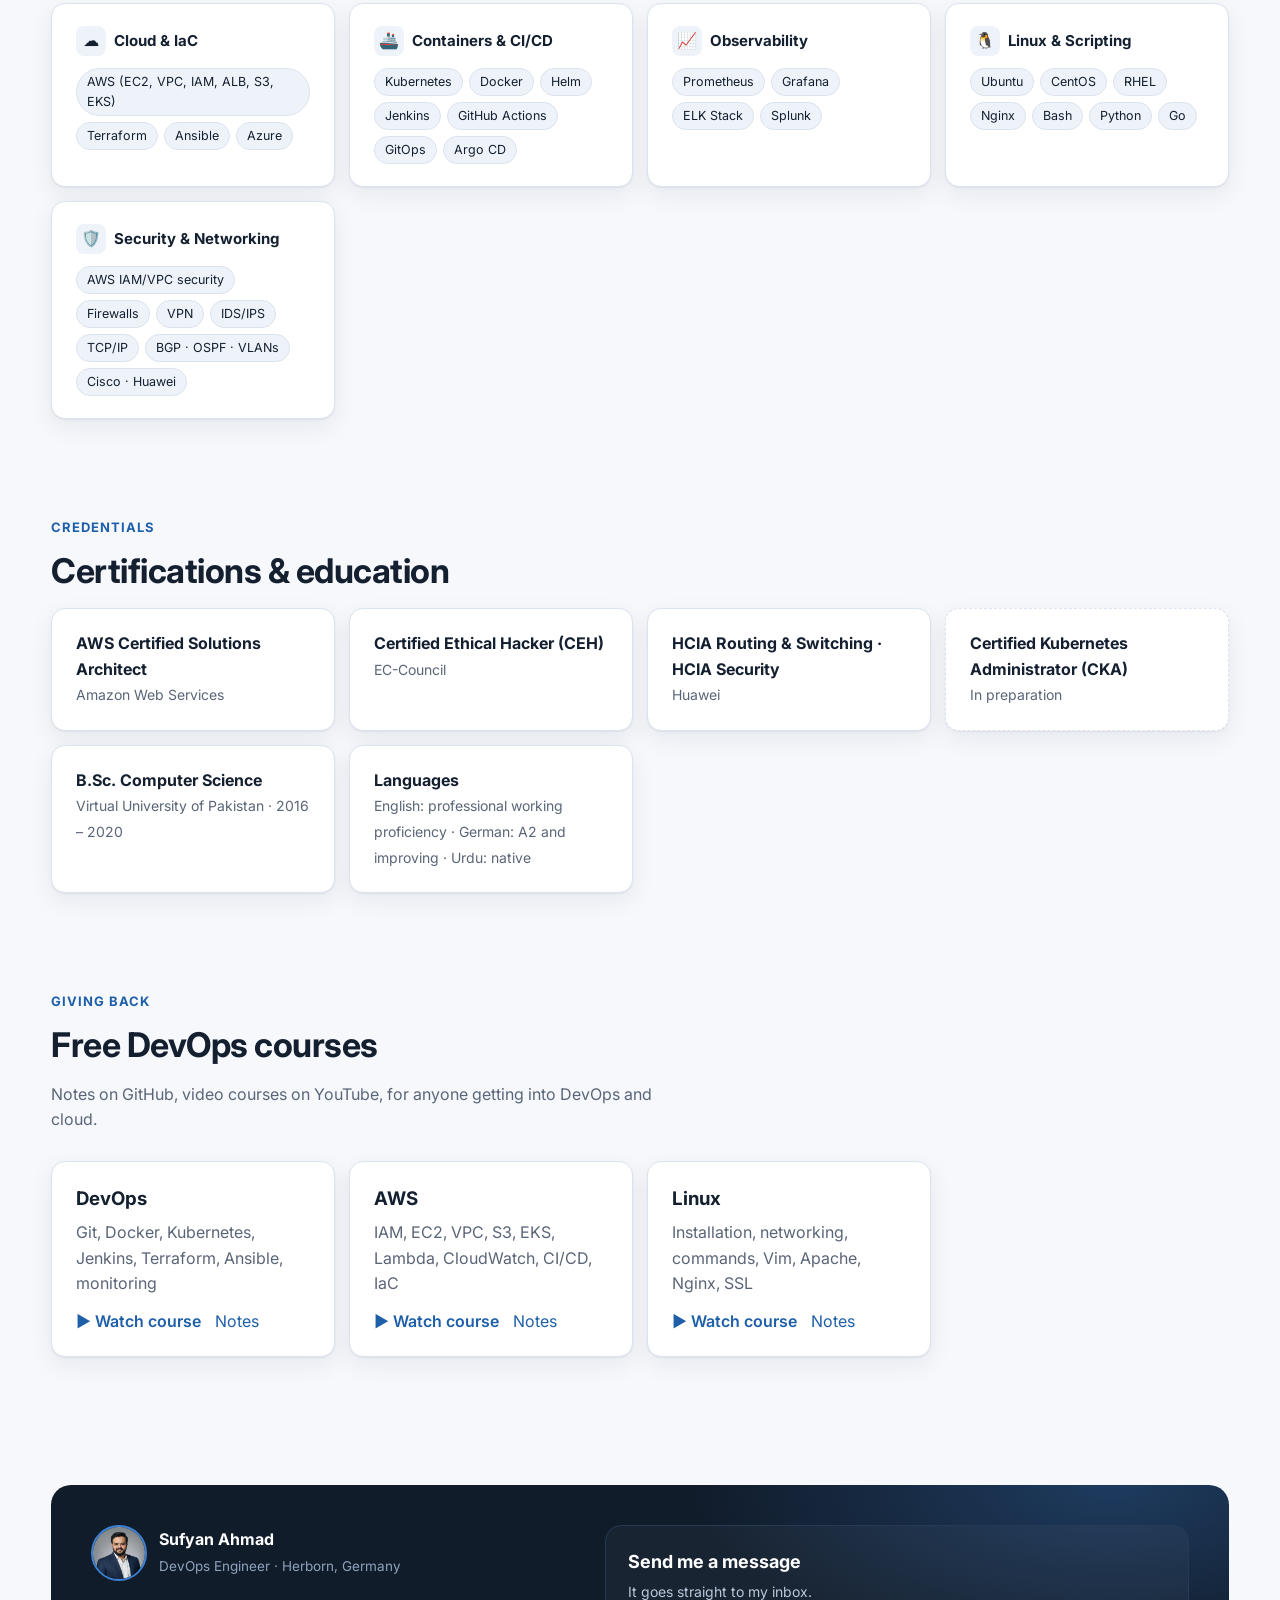
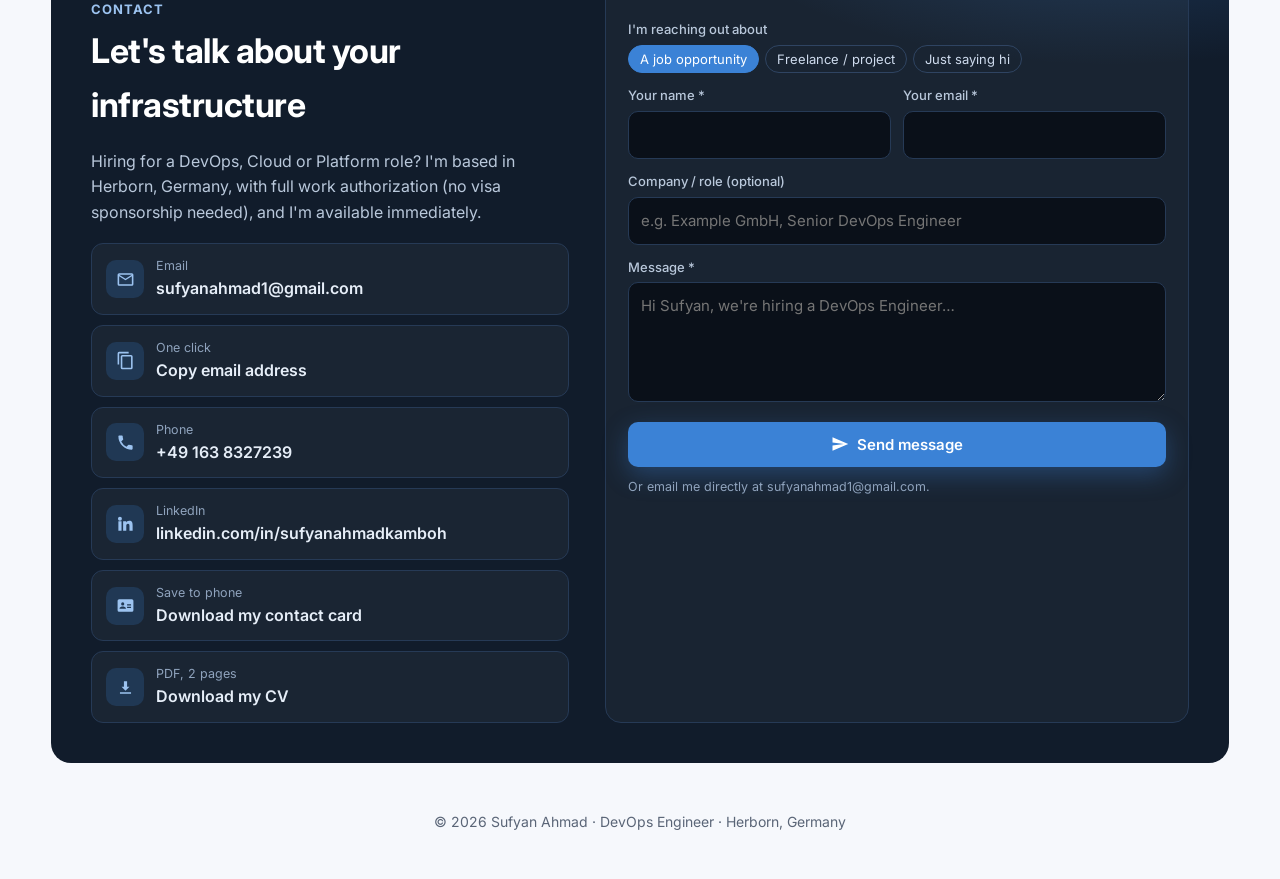
==== commit 9b32d45d: "feat: add profile photo to hero, contact and link previews" ====
--- a/index.html
+++ b/index.html
@@ -10,6 +10,11 @@
 <meta property="og:description" content="AWS · Kubernetes · Terraform · CI/CD. 40% faster deployments, 100+ AWS resources at 99.9% uptime, Kubernetes workloads handling 6M+ calls per month.">
 <meta property="og:type" content="website">
 <meta property="og:url" content="https://sufyanahmadkamboh.github.io/">
+<meta property="og:image" content="https://sufyanahmadkamboh.github.io/assets/img/og-sufyan.jpg">
+<meta property="og:image:width" content="1200">
+<meta property="og:image:height" content="630">
+<meta property="og:image:alt" content="Sufyan Ahmad, DevOps Engineer">
+<meta name="twitter:card" content="summary_large_image">
 <link rel="icon" href="data:image/svg+xml,<svg xmlns='http://www.w3.org/2000/svg' viewBox='0 0 64 64'><rect width='64' height='64' rx='14' fill='%231b2838'/><text x='32' y='42' font-family='Arial' font-size='26' font-weight='700' fill='%239cc3f0' text-anchor='middle'>SA</text></svg>">
 <link rel="preconnect" href="https://fonts.googleapis.com">
 <link href="https://fonts.googleapis.com/css2?family=Inter:wght@400;500;600;700;800&family=JetBrains+Mono:wght@400;600&display=swap" rel="stylesheet">
@@ -61,6 +66,15 @@
   .hero::before { content: ""; position: absolute; inset: 0; background-image: linear-gradient(rgba(156,195,240,.06) 1px, transparent 1px), linear-gradient(90deg, rgba(156,195,240,.06) 1px, transparent 1px); background-size: 44px 44px; mask-image: radial-gradient(ellipse at 70% 30%, #000 30%, transparent 75%); pointer-events: none; }
   .hero .wrap { position: relative; display: grid; grid-template-columns: 1.05fr .95fr; gap: clamp(40px, 5vw, 88px); align-items: center; }
   @media (max-width: 920px) { .hero .wrap { grid-template-columns: 1fr; } }
+  .ident { display: flex; align-items: center; gap: clamp(14px, 1.6vw, 22px); flex-wrap: wrap; }
+  .avatar { position: relative; flex: none; width: clamp(88px, 7.5vw, 120px); aspect-ratio: 1; border-radius: 50%; padding: 3px;
+            background: linear-gradient(135deg, #3b82d6, #9cc3f0); box-shadow: 0 14px 34px rgba(0,0,0,.4); }
+  .avatar img { display: block; width: 100%; height: 100%; border-radius: 50%; object-fit: cover; border: 3px solid var(--navy); }
+  .avail { position: absolute; right: 7%; bottom: 7%; width: 18%; aspect-ratio: 1; border-radius: 50%; background: #4cc286; border: 3px solid var(--navy); }
+  .me { display: flex; align-items: center; gap: 12px; margin-bottom: 18px; }
+  .me img { width: 56px; height: 56px; border-radius: 50%; object-fit: cover; border: 2px solid #3b82d6; }
+  .me b { display: block; color: #fff; font-size: 16px; }
+  .me span span { color: #8fa3bd; font-size: 13.5px; }
   .status { display: inline-flex; align-items: center; gap: 8px; background: rgba(76,194,134,.12); border: 1px solid rgba(76,194,134,.4); color: #b9f0d2; padding: 5px 12px; border-radius: 999px; font-size: 13.5px; font-weight: 500; }
   .pulse { width: 8px; height: 8px; border-radius: 50%; background: #4cc286; box-shadow: 0 0 0 0 rgba(76,194,134,.7); animation: pulse 2s infinite; }
   @keyframes pulse { 70% { box-shadow: 0 0 0 9px rgba(76,194,134,0); } 100% { box-shadow: 0 0 0 0 rgba(76,194,134,0); } }
@@ -248,7 +262,10 @@
 <header class="hero" id="top">
   <div class="wrap">
     <div>
-      <span class="status"><span class="pulse"></span>Open to DevOps, Cloud &amp; Platform roles</span>
+      <div class="ident">
+        <div class="avatar"><img src="assets/img/sufyan-384.webp" srcset="assets/img/sufyan-192.webp 192w, assets/img/sufyan-384.webp 384w" sizes="120px" width="120" height="120" alt="Portrait of Sufyan Ahmad" fetchpriority="high"><span class="avail" title="Available immediately" aria-hidden="true"></span></div>
+        <span class="status"><span class="pulse"></span>Open to DevOps, Cloud &amp; Platform roles</span>
+      </div>
       <h1>Hi, I'm <span class="grad">Sufyan Ahmad</span></h1>
       <p class="rotator">DevOps Engineer · <span class="word" id="word">AWS &amp; Kubernetes</span></p>
       <p class="lead">I build and run cloud platforms, CI/CD pipelines and Infrastructure as Code for live production systems. Currently that's a US crypto-asset platform; before that, a telecom cloud contact center handling more than 6 million calls a month.</p>
@@ -482,6 +499,10 @@
   <section id="contact">
     <div class="contact reveal">
       <div>
+        <div class="me">
+          <img src="assets/img/sufyan-192.webp" width="56" height="56" alt="" loading="lazy">
+          <span><b>Sufyan Ahmad</b><span>DevOps Engineer · Herborn, Germany</span></span>
+        </div>
         <div class="eyebrow">Contact</div>
         <h2>Let's talk about your infrastructure</h2>
         <p>Hiring for a DevOps, Cloud or Platform role? I'm based in Herborn, Germany, with full work authorization (no visa sponsorship needed), and I'm available immediately.</p>
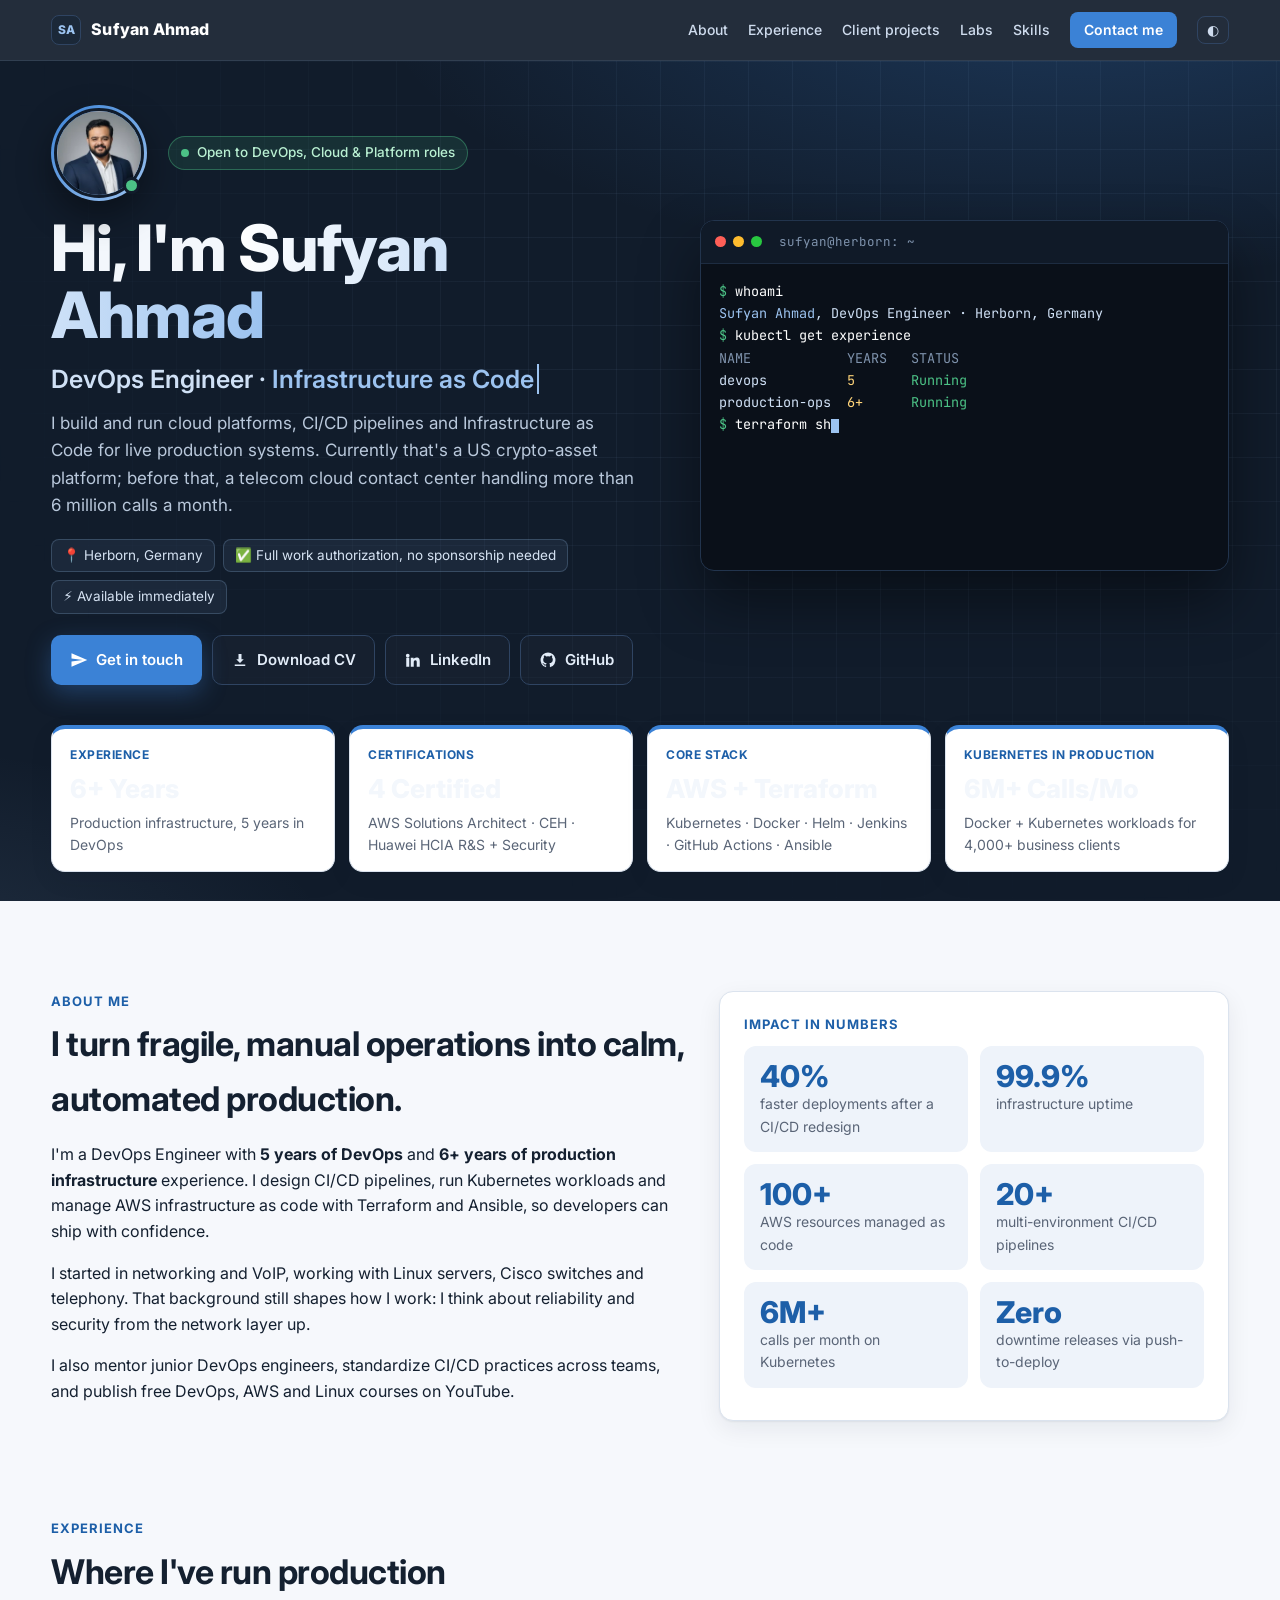
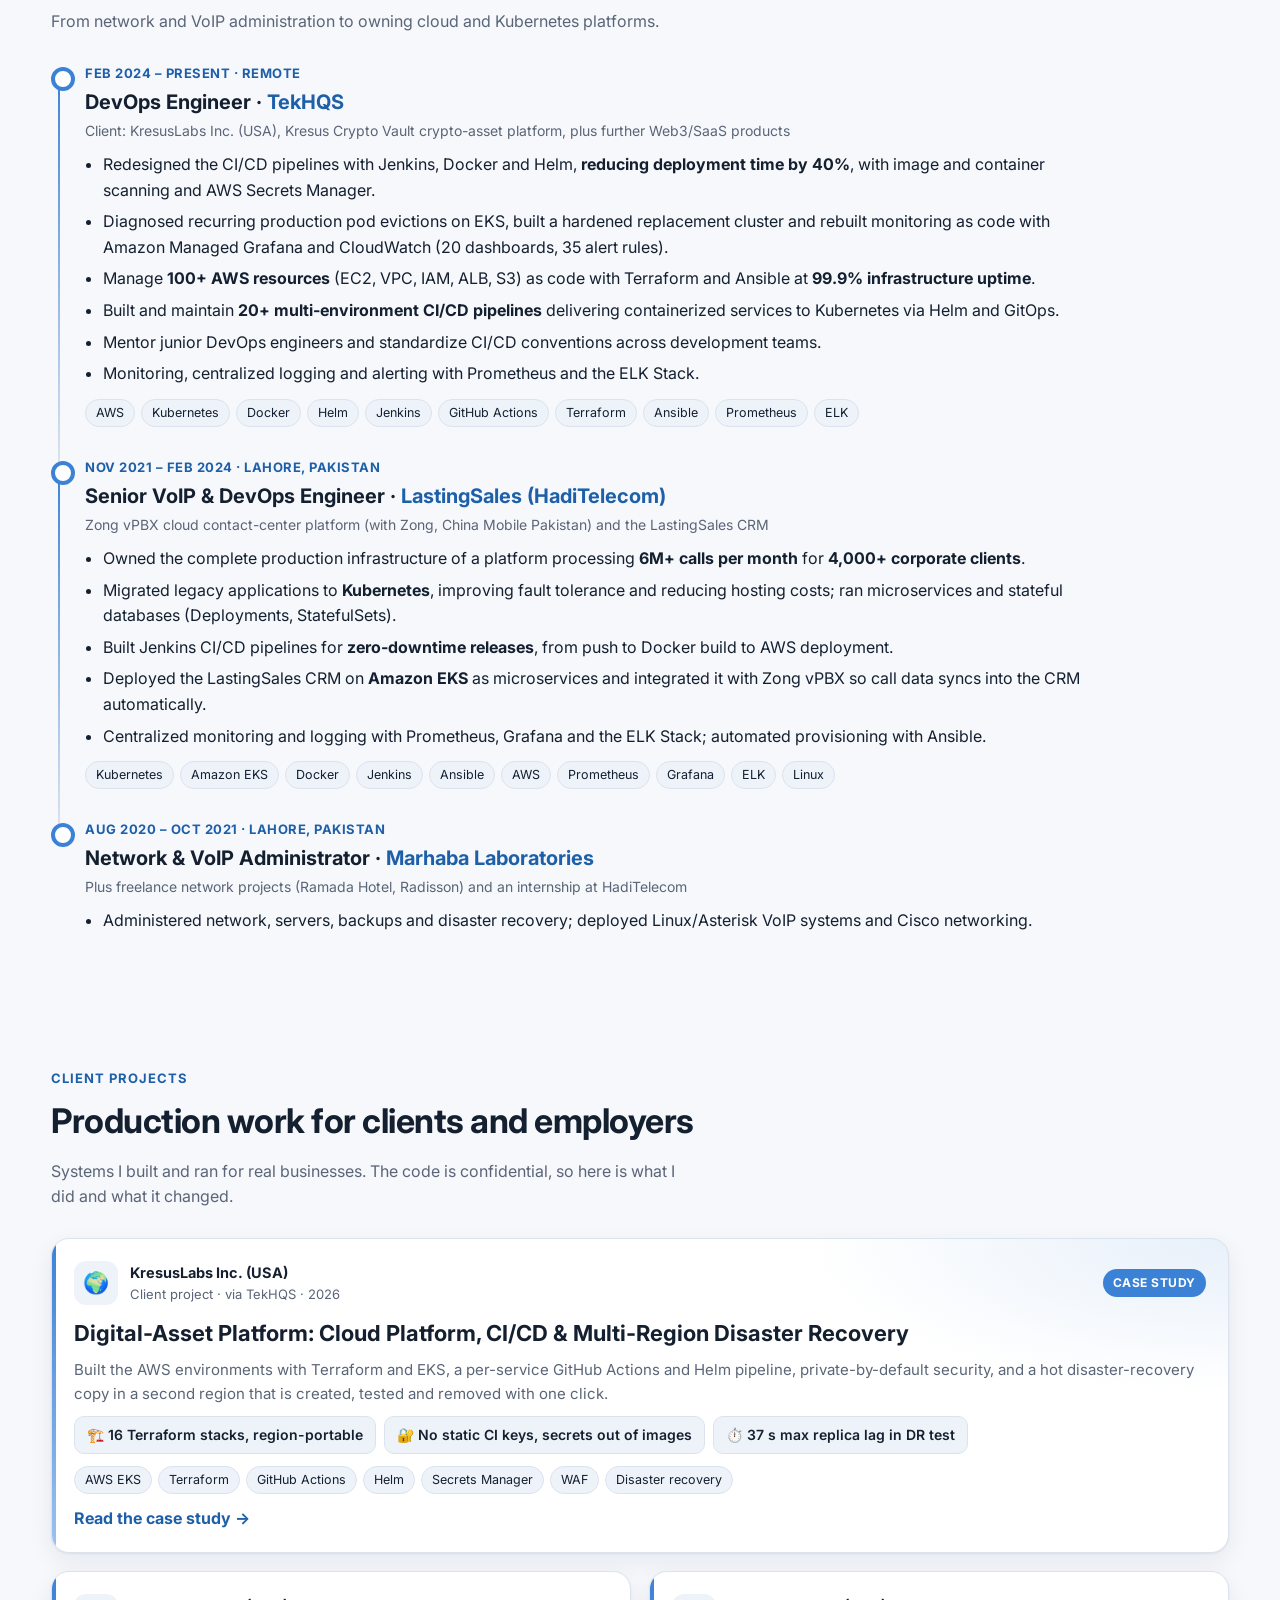
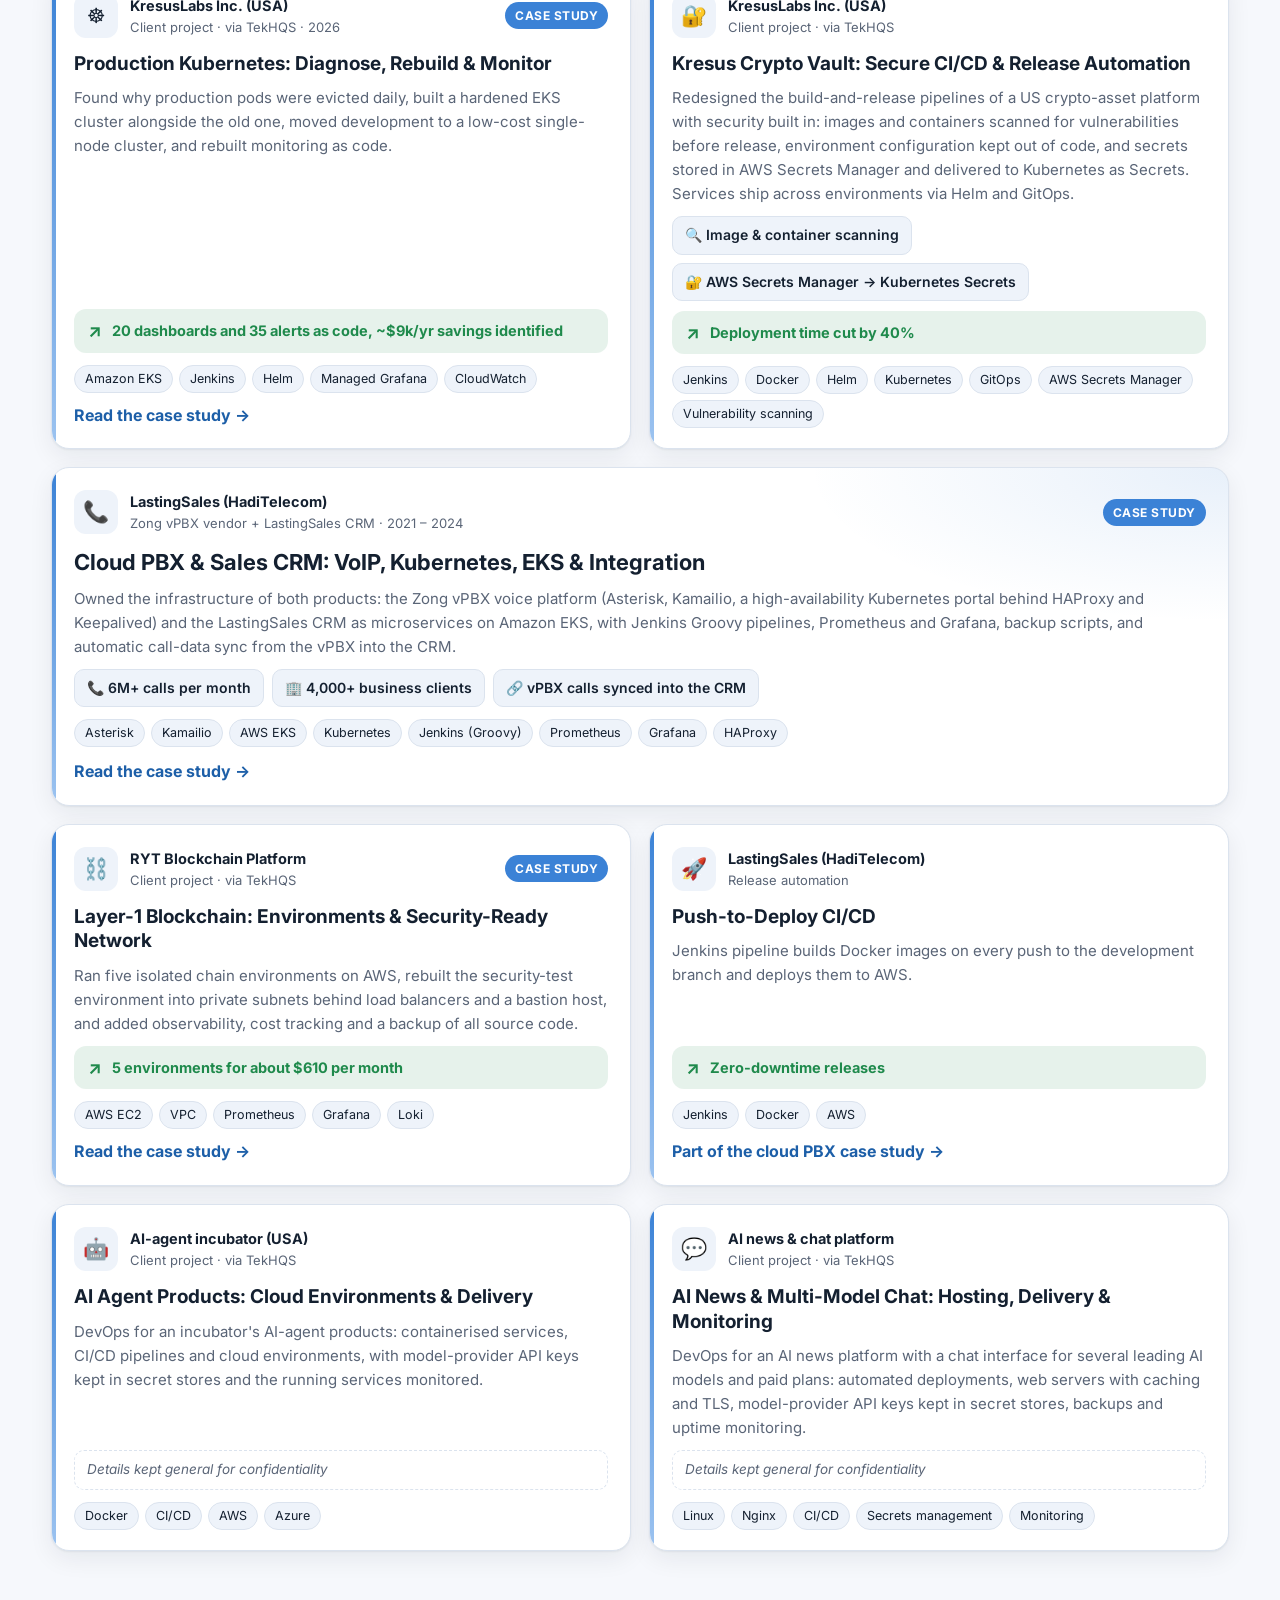
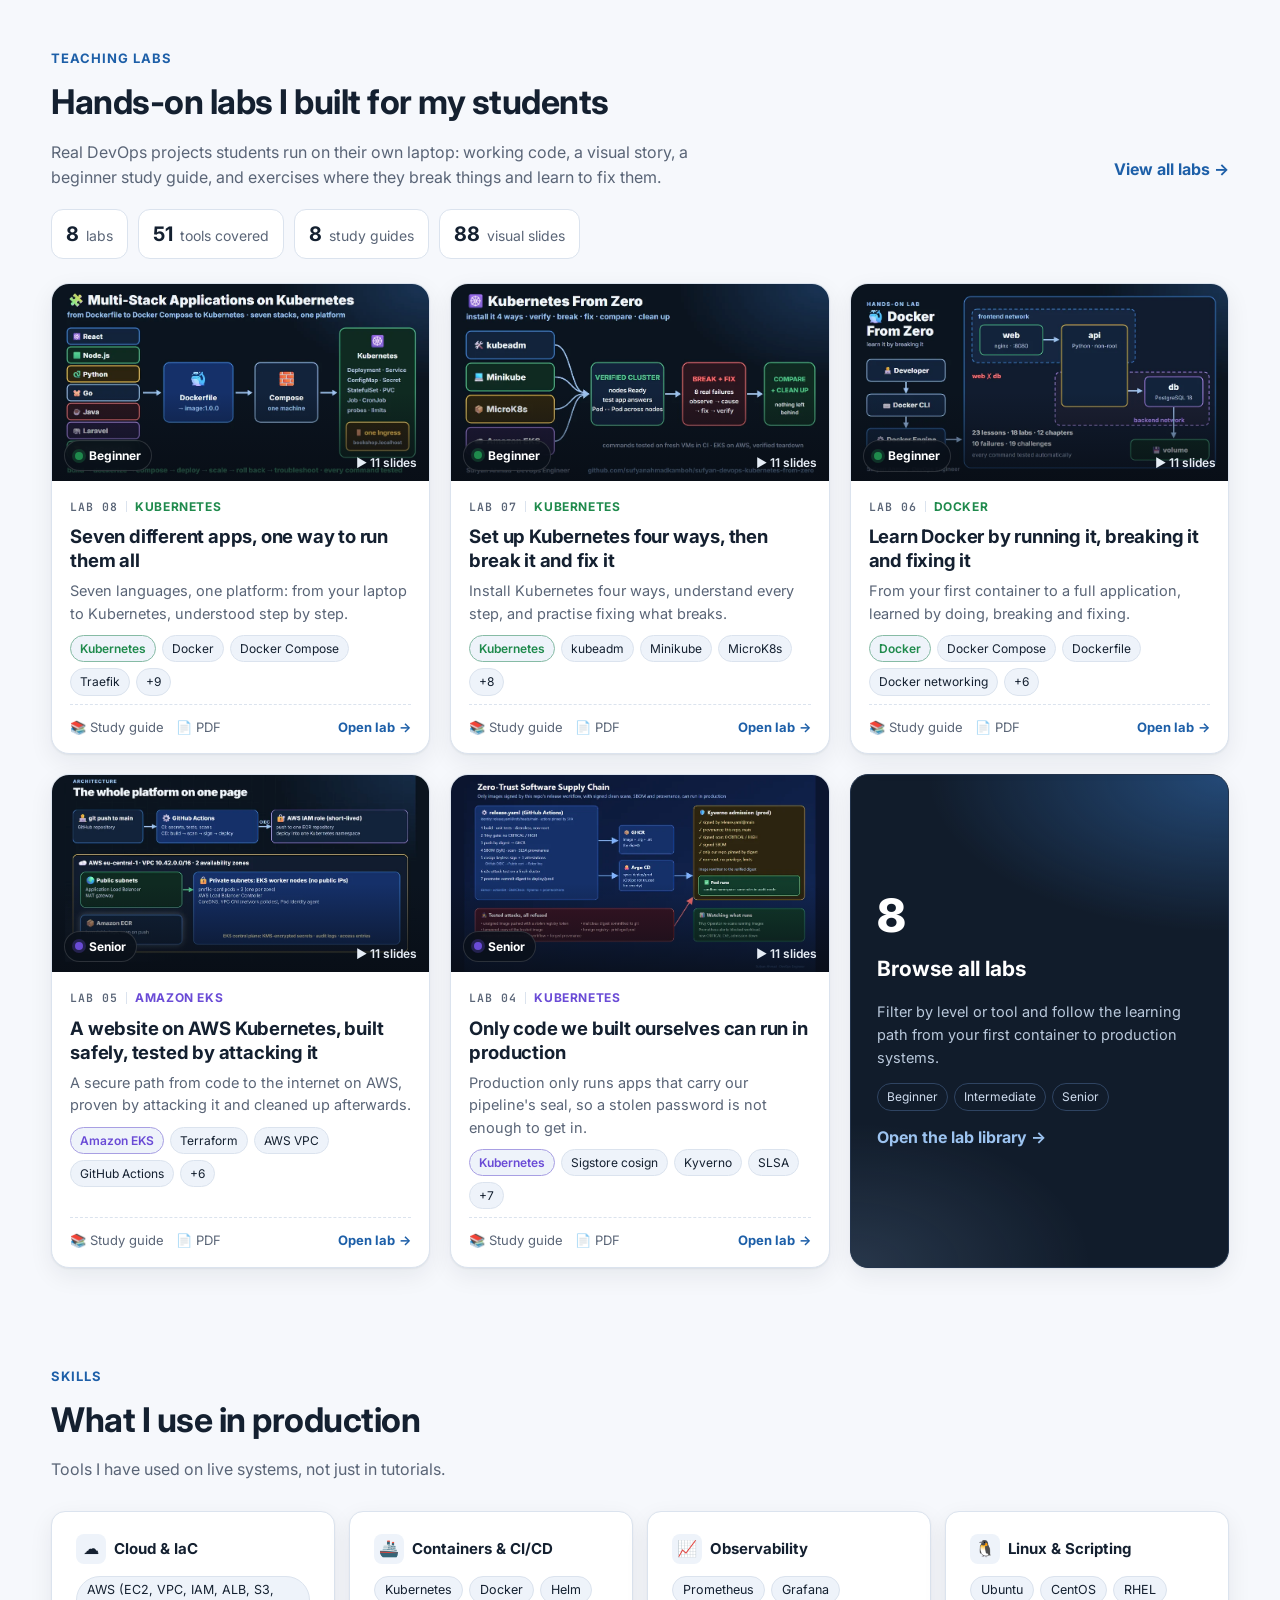
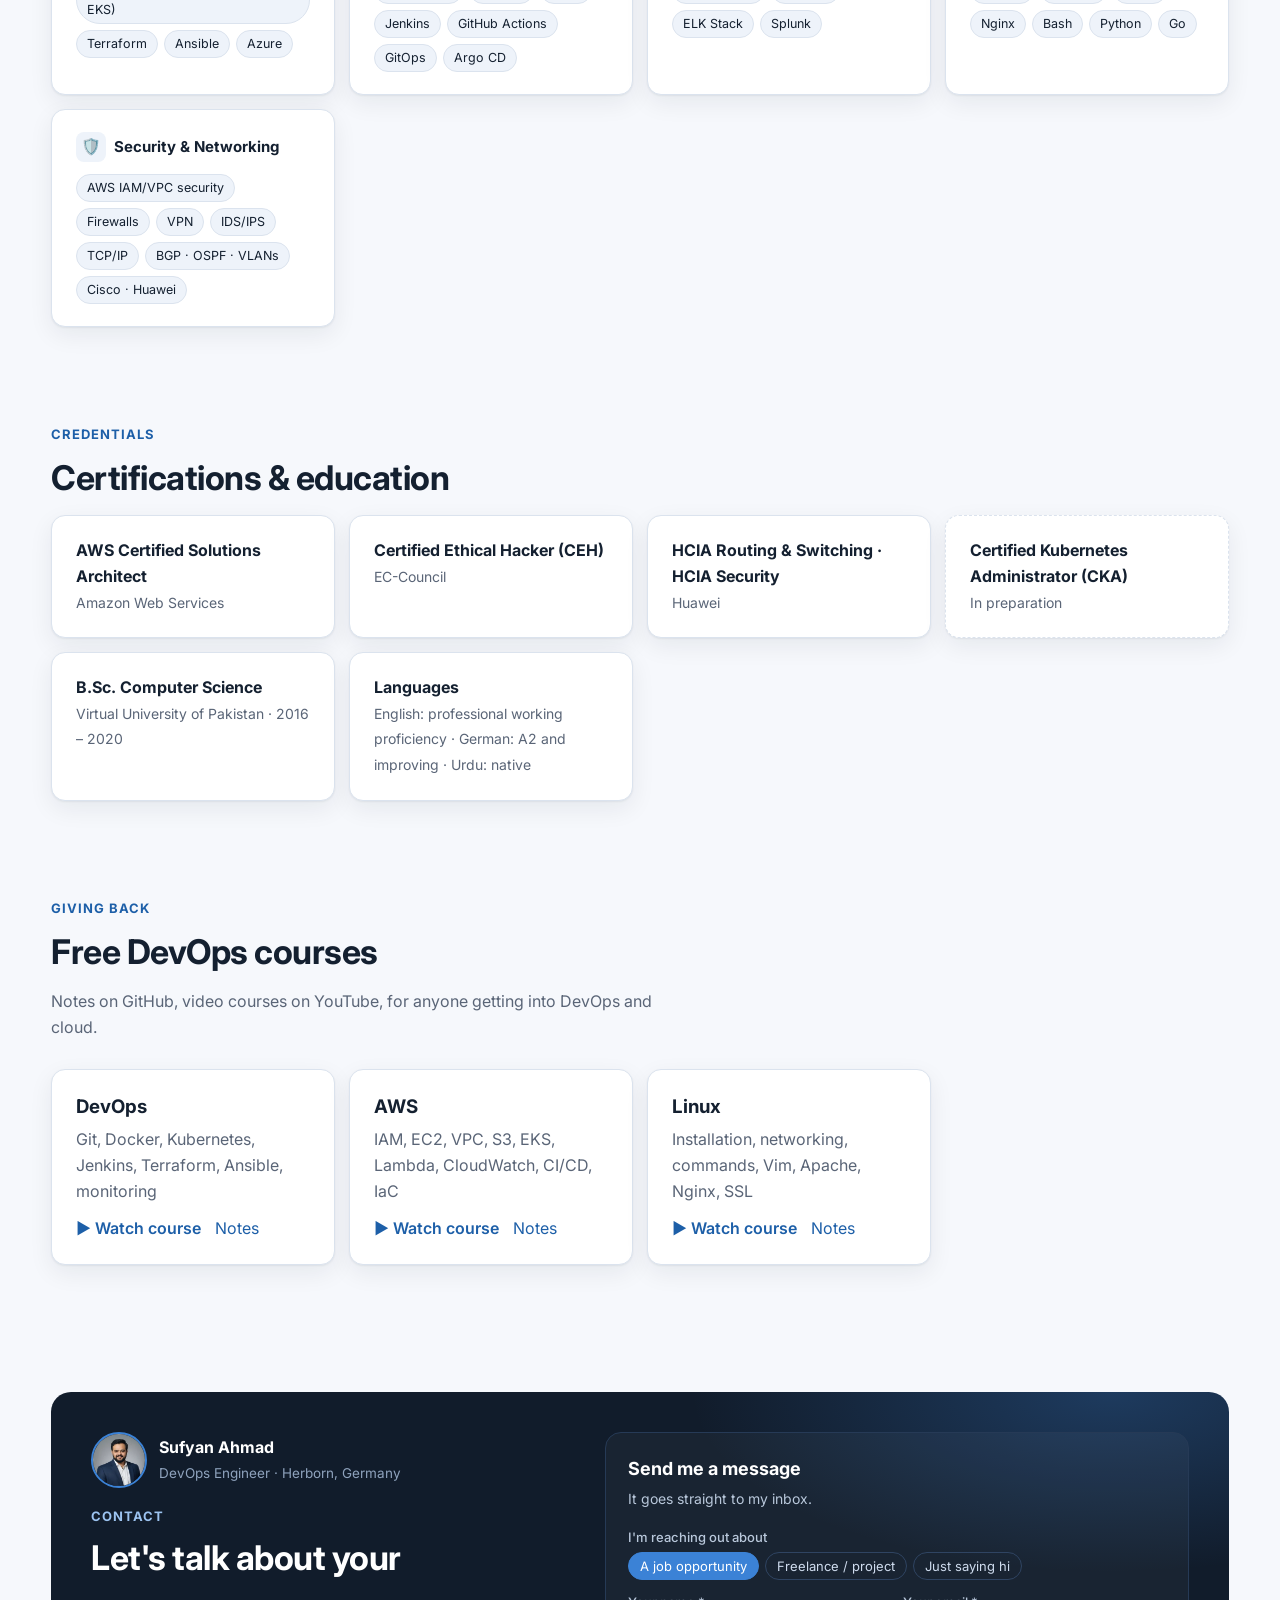
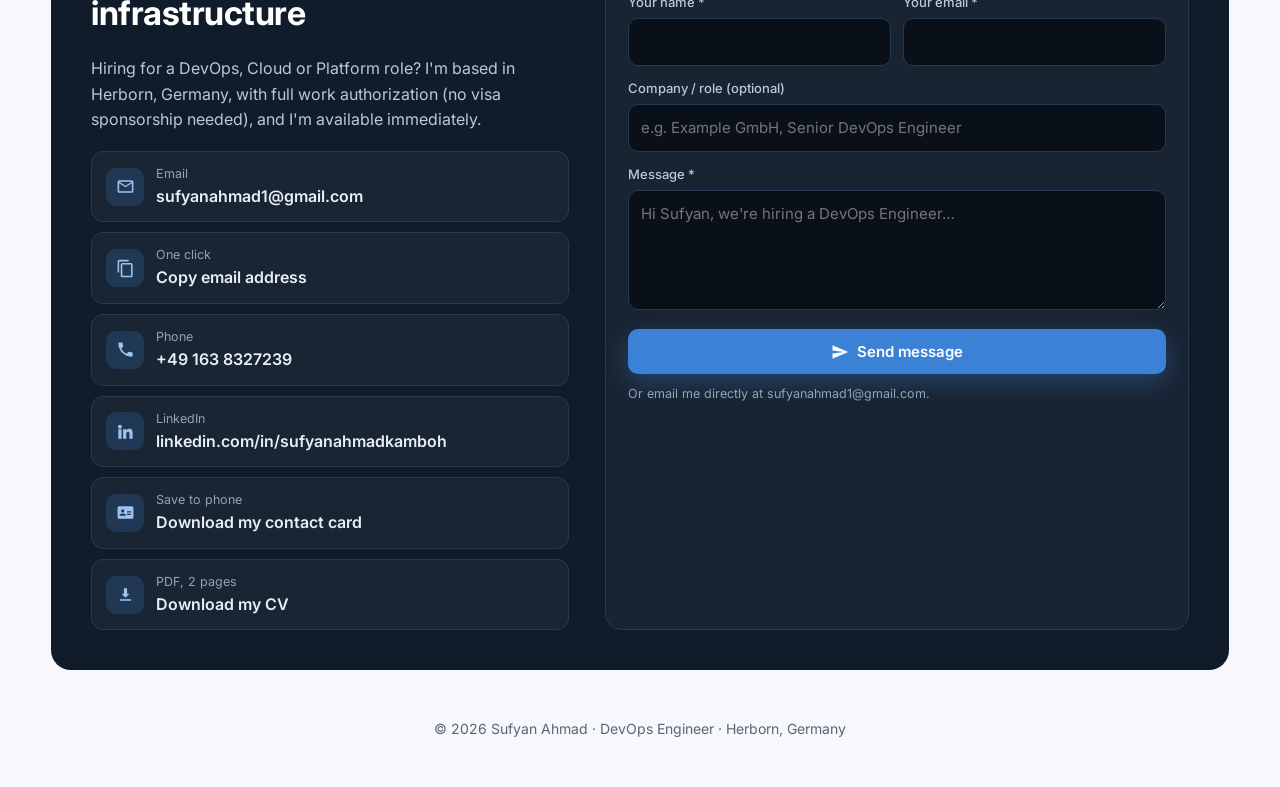
==== commit 81d4b33d: "feat: fit hero and stat cards in the first screen The stat cards now live inside the hero, which is " ====
--- a/index.html
+++ b/index.html
@@ -62,12 +62,26 @@
   @media (max-width: 820px) { .links a.hide-sm { display: none; } }
 
   /* hero */
-  .hero { position: relative; background: radial-gradient(1200px 500px at 85% -10%, rgba(59,130,214,.28), transparent 60%), radial-gradient(800px 400px at -10% 110%, rgba(156,195,240,.12), transparent 60%), var(--navy); color: #f3f7fc; padding: 70px 0 110px; overflow: hidden; min-height: calc(100svh - 60px); display: flex; align-items: center; }
+  .hero { position: relative; background: radial-gradient(1200px 500px at 85% -10%, rgba(59,130,214,.28), transparent 60%), radial-gradient(800px 400px at -10% 110%, rgba(156,195,240,.12), transparent 60%), var(--navy); color: #f3f7fc; padding: clamp(20px, 4vh, 56px) 0 clamp(18px, 3.2vh, 36px); overflow: hidden; min-height: calc(100svh - 60px); display: flex; flex-direction: column; }
   .hero::before { content: ""; position: absolute; inset: 0; background-image: linear-gradient(rgba(156,195,240,.06) 1px, transparent 1px), linear-gradient(90deg, rgba(156,195,240,.06) 1px, transparent 1px); background-size: 44px 44px; mask-image: radial-gradient(ellipse at 70% 30%, #000 30%, transparent 75%); pointer-events: none; }
-  .hero .wrap { position: relative; display: grid; grid-template-columns: 1.05fr .95fr; gap: clamp(40px, 5vw, 88px); align-items: center; }
-  @media (max-width: 920px) { .hero .wrap { grid-template-columns: 1fr; } }
+  .hero .hero-main { flex: 1; align-content: center; position: relative; display: grid; grid-template-columns: 1.05fr .95fr; gap: clamp(40px, 5vw, 88px); align-items: center; }
+  @media (max-width: 920px) { .hero .hero-main { grid-template-columns: 1fr; } }
+  .hero-cards { position: relative; margin-top: clamp(18px, 3.5vh, 40px); }
+  /* short laptop screens: keep the stat cards inside the first screen */
+  @media (min-width: 921px) and (max-height: 860px) {
+    .hero .hero-main { grid-template-columns: 1.35fr .85fr; gap: 36px; }
+    .hero p.lead { font-size: 15.5px; line-height: 1.55; max-width: 760px; }
+    .term-body { min-height: 0; }
+    .fact { font-size: 12.5px; padding: 4px 10px; }
+    .rotator { font-size: clamp(17px, 2.2vw, 21px); }
+    .hero .btn { padding: 9px 15px; font-size: 14px; }
+    .ident .status { font-size: 12.5px; }
+    .term-body { font-size: 12.5px; line-height: 1.55; padding: 12px 16px; }
+    .card .sub { font-size: 13px; line-height: 1.45; }
+    .card .label { font-size: 11px; }
+  }
   .ident { display: flex; align-items: center; gap: clamp(14px, 1.6vw, 22px); flex-wrap: wrap; }
-  .avatar { position: relative; flex: none; width: clamp(88px, 7.5vw, 120px); aspect-ratio: 1; border-radius: 50%; padding: 3px;
+  .avatar { position: relative; flex: none; width: clamp(72px, min(7.5vw, 11vh), 120px); aspect-ratio: 1; border-radius: 50%; padding: 3px;
             background: linear-gradient(135deg, #3b82d6, #9cc3f0); box-shadow: 0 14px 34px rgba(0,0,0,.4); }
   .avatar img { display: block; width: 100%; height: 100%; border-radius: 50%; object-fit: cover; border: 3px solid var(--navy); }
   .avail { position: absolute; right: 7%; bottom: 7%; width: 18%; aspect-ratio: 1; border-radius: 50%; background: #4cc286; border: 3px solid var(--navy); }
@@ -78,12 +92,13 @@
   .status { display: inline-flex; align-items: center; gap: 8px; background: rgba(76,194,134,.12); border: 1px solid rgba(76,194,134,.4); color: #b9f0d2; padding: 5px 12px; border-radius: 999px; font-size: 13.5px; font-weight: 500; }
   .pulse { width: 8px; height: 8px; border-radius: 50%; background: #4cc286; box-shadow: 0 0 0 0 rgba(76,194,134,.7); animation: pulse 2s infinite; }
   @keyframes pulse { 70% { box-shadow: 0 0 0 9px rgba(76,194,134,0); } 100% { box-shadow: 0 0 0 0 rgba(76,194,134,0); } }
-  .hero h1 { font-size: clamp(38px, 5vw, 76px); line-height: 1.04; margin: 18px 0 12px; font-weight: 800; letter-spacing: -1px; }
+  .hero h1 { font-size: clamp(36px, min(5vw, 8.2vh), 76px); line-height: 1.04; margin: clamp(8px, 1.6vh, 18px) 0 clamp(6px, 1.2vh, 12px); font-weight: 800; letter-spacing: -1px; }
   .hero h1 .grad { background: linear-gradient(90deg, #ffffff, #9cc3f0); -webkit-background-clip: text; background-clip: text; color: transparent; }
-  .rotator { font-size: clamp(19px, 2.6vw, 25px); color: #cfe0f5; font-weight: 600; min-height: 2.9em; margin: 0 0 12px; }
+  .rotator { font-size: clamp(19px, 2.6vw, 25px); color: #cfe0f5; font-weight: 600; min-height: 2.9em; margin: 0 0 clamp(6px, 1.2vh, 12px); }
+  @media (min-width: 921px) { .rotator { min-height: 1.5em; } }
   .rotator .word { color: #9cc3f0; border-right: 2px solid #9cc3f0; padding-right: 3px; }
-  .hero p.lead { max-width: 640px; color: #b9c8db; font-size: 17px; margin: 0 0 22px; }
-  .facts { display: flex; flex-wrap: wrap; gap: 8px; margin-bottom: 24px; }
+  .hero p.lead { max-width: 640px; color: #b9c8db; font-size: 17px; margin: 0 0 clamp(12px, 2.2vh, 22px); }
+  .facts { display: flex; flex-wrap: wrap; gap: 8px; margin-bottom: clamp(14px, 2.4vh, 24px); }
   .fact { font-size: 13.5px; color: #d6e3f3; background: rgba(156,195,240,.08); border: 1px solid rgba(156,195,240,.22); padding: 5px 11px; border-radius: 8px; }
   .cta { display: flex; flex-wrap: wrap; gap: 10px; }
   .btn { display: inline-flex; align-items: center; gap: 8px; padding: 12px 18px; border-radius: 10px; font-weight: 600; font-size: 15px; border: 1px solid transparent; cursor: pointer; transition: transform .15s ease, filter .15s ease, background .15s ease; font-family: inherit; }
@@ -97,19 +112,19 @@
   .term-bar { display: flex; align-items: center; gap: 7px; padding: 11px 14px; background: #101a28; border-bottom: 1px solid #1d2c41; }
   .term-bar i { width: 11px; height: 11px; border-radius: 50%; display: inline-block; }
   .term-bar span { margin-left: 10px; color: #7f93ad; font-size: 12.5px; }
-  .term-body { padding: 16px 18px; min-height: 330px; font-size: 13.5px; line-height: 1.65; color: #cfe0f5; white-space: pre-wrap; }
+  .term-body { padding: 16px 18px; min-height: clamp(220px, 34vh, 330px); font-size: 13.5px; line-height: 1.65; color: #cfe0f5; white-space: pre-wrap; }
   .t-prompt { color: #4cc286; } .t-cmd { color: #ffffff; } .t-dim { color: #7f93ad; } .t-ok { color: #4cc286; } .t-key { color: #9cc3f0; } .t-num { color: #ffd479; }
   .cursor { display: inline-block; width: 8px; height: 1.05em; background: #9cc3f0; vertical-align: text-bottom; animation: blink 1s steps(1) infinite; }
   @keyframes blink { 50% { opacity: 0; } }
 
   /* stat cards */
-  .cards { display: grid; grid-template-columns: repeat(4, 1fr); gap: 14px; margin-top: -58px; position: relative; z-index: 2; }
+  .cards { display: grid; grid-template-columns: repeat(4, 1fr); gap: 14px; position: relative; z-index: 2; }
   @media (max-width: 900px) { .cards { grid-template-columns: repeat(2, 1fr); } }
   @media (max-width: 480px) { .cards { grid-template-columns: 1fr; } }
-  .card { background: var(--surface); border: 1px solid var(--line); border-top: 4px solid var(--accent-strong); border-radius: 14px; padding: 18px 18px 16px; box-shadow: var(--shadow); transition: transform .2s ease, box-shadow .2s ease; }
+  .card { background: var(--surface); border: 1px solid var(--line); border-top: 4px solid var(--accent-strong); border-radius: 14px; padding: clamp(12px, 1.8vh, 18px) 18px clamp(11px, 1.6vh, 16px); box-shadow: var(--shadow); transition: transform .2s ease, box-shadow .2s ease; }
   .card:hover { transform: translateY(-4px); }
   .card .label { font-size: 12px; font-weight: 700; color: var(--accent); text-transform: uppercase; letter-spacing: .5px; }
-  .card .value { font-size: 26px; font-weight: 800; margin: 4px 0 2px; }
+  .card .value { font-size: clamp(20px, 3vh, 26px); font-weight: 800; margin: 4px 0 2px; }
   .card .sub { font-size: 14px; color: var(--muted); }
 
   /* sections */
@@ -260,7 +275,7 @@
 </nav>
 
 <header class="hero" id="top">
-  <div class="wrap">
+  <div class="wrap hero-main">
     <div>
       <div class="ident">
         <div class="avatar"><img src="assets/img/sufyan-384.webp" srcset="assets/img/sufyan-192.webp 192w, assets/img/sufyan-384.webp 384w" sizes="120px" width="120" height="120" alt="Portrait of Sufyan Ahmad" fetchpriority="high"><span class="avail" title="Available immediately" aria-hidden="true"></span></div>
@@ -287,16 +302,18 @@
       <div class="term-body mono" id="term"></div>
     </div>
   </div>
+  <div class="wrap hero-cards">
+    <div class="cards">
+      <div class="card reveal"><div class="label">Experience</div><div class="value"><span data-count="6">6</span>+ Years</div><div class="sub">Production infrastructure, 5 years in DevOps</div></div>
+      <div class="card reveal"><div class="label">Certifications</div><div class="value"><span data-count="4">4</span> Certified</div><div class="sub">AWS Solutions Architect · CEH · Huawei HCIA R&amp;S + Security</div></div>
+      <div class="card reveal"><div class="label">Core Stack</div><div class="value">AWS + Terraform</div><div class="sub">Kubernetes · Docker · Helm · Jenkins · GitHub Actions · Ansible</div></div>
+      <div class="card reveal"><div class="label">Kubernetes in Production</div><div class="value"><span data-count="6">6</span>M+ Calls/Mo</div><div class="sub">Docker + Kubernetes workloads for 4,000+ business clients</div></div>
+    </div>
+  </div>
 </header>
 
 <main class="wrap">
 
-  <div class="cards">
-    <div class="card reveal"><div class="label">Experience</div><div class="value"><span data-count="6">6</span>+ Years</div><div class="sub">Production infrastructure, 5 years in DevOps</div></div>
-    <div class="card reveal"><div class="label">Certifications</div><div class="value"><span data-count="4">4</span> Certified</div><div class="sub">AWS Solutions Architect · CEH · Huawei HCIA R&amp;S + Security</div></div>
-    <div class="card reveal"><div class="label">Core Stack</div><div class="value">AWS + Terraform</div><div class="sub">Kubernetes · Docker · Helm · Jenkins · GitHub Actions · Ansible</div></div>
-    <div class="card reveal"><div class="label">Kubernetes in Production</div><div class="value"><span data-count="6">6</span>M+ Calls/Mo</div><div class="sub">Docker + Kubernetes workloads for 4,000+ business clients</div></div>
-  </div>
 
   <section id="about">
     <div class="grid-2">
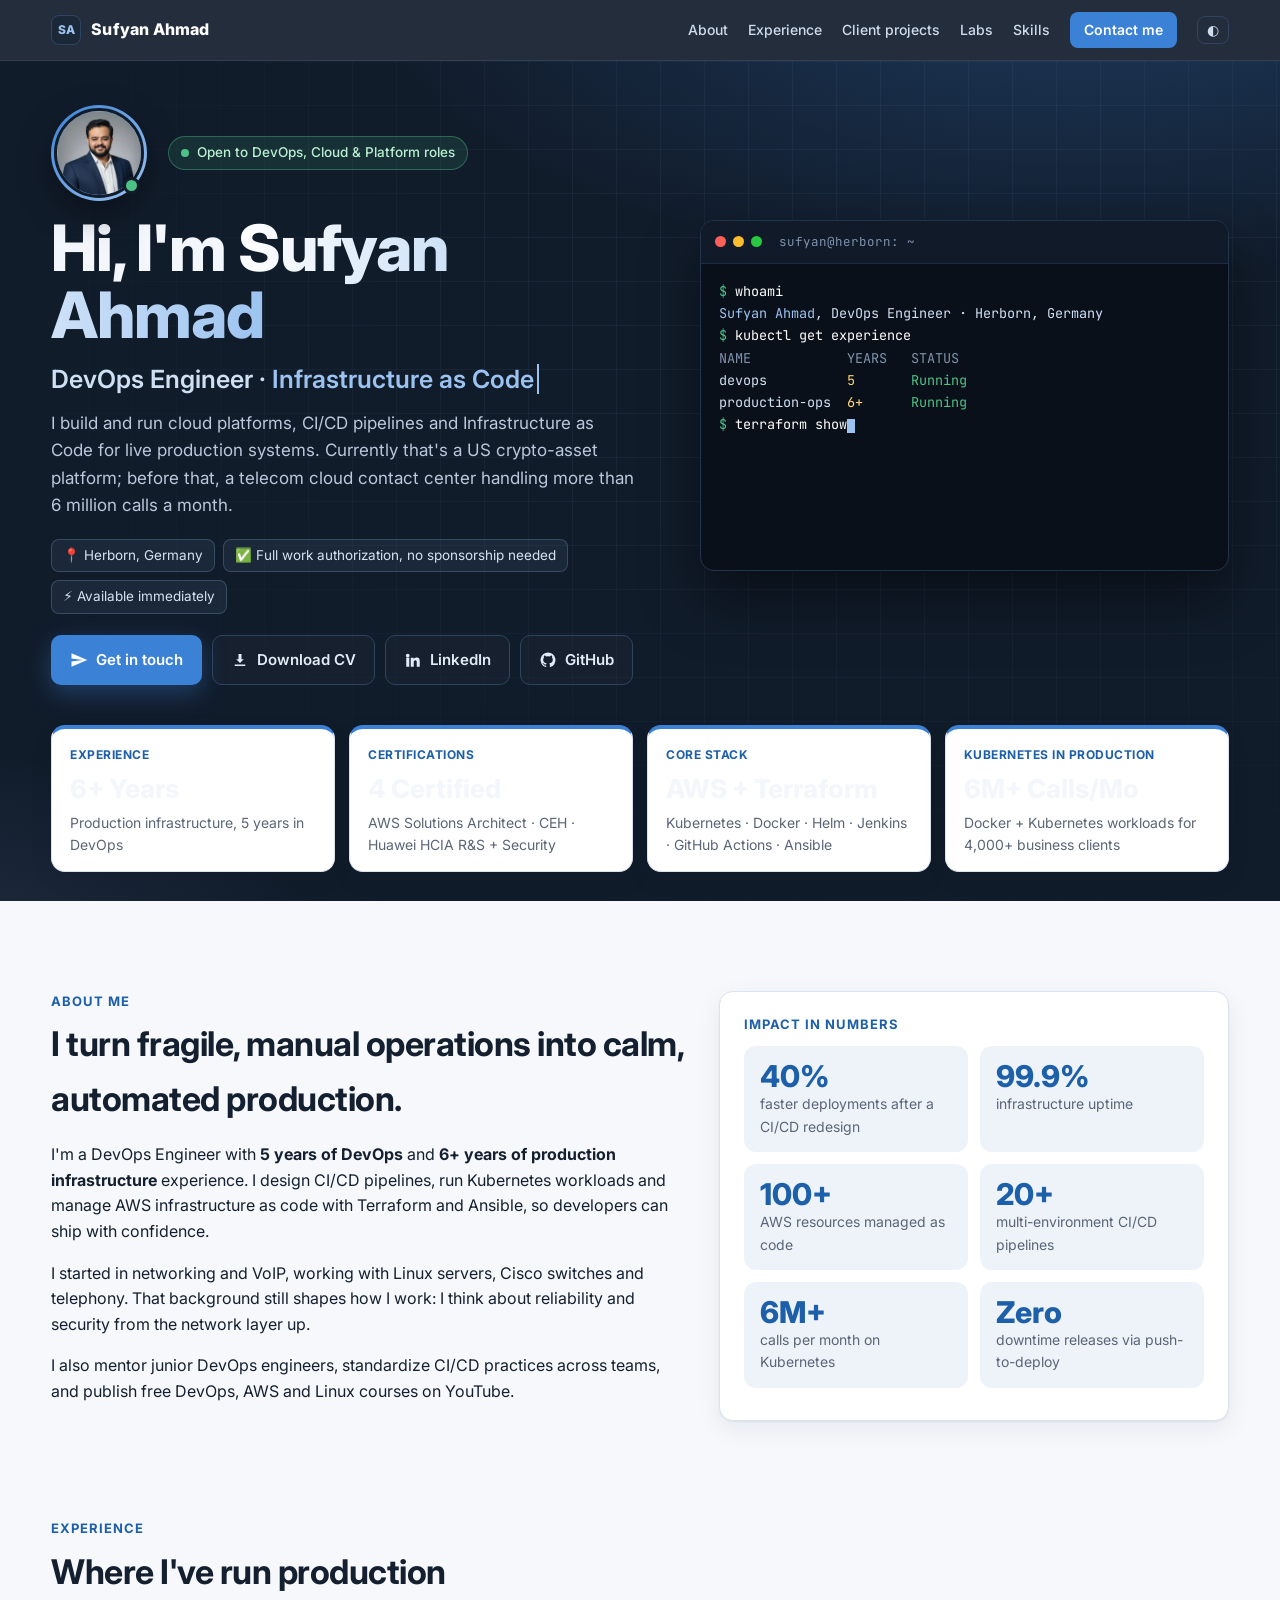
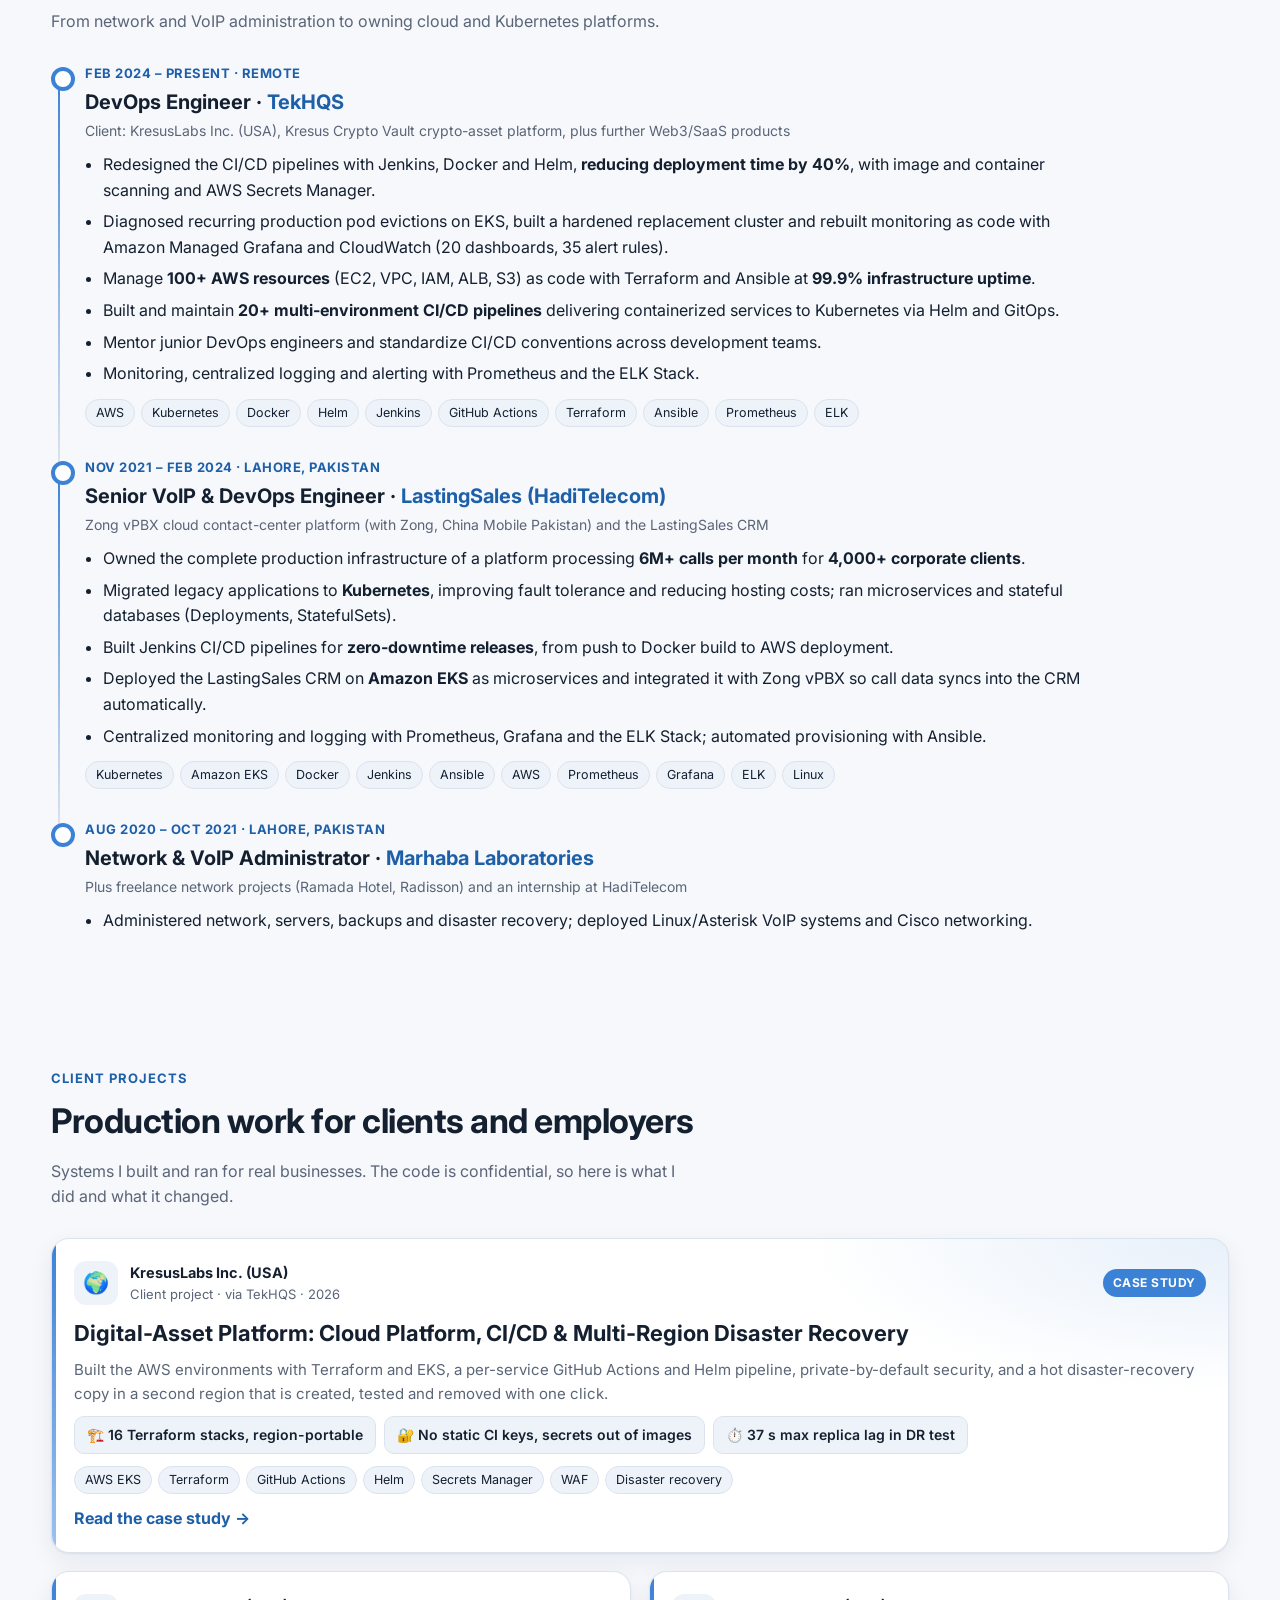
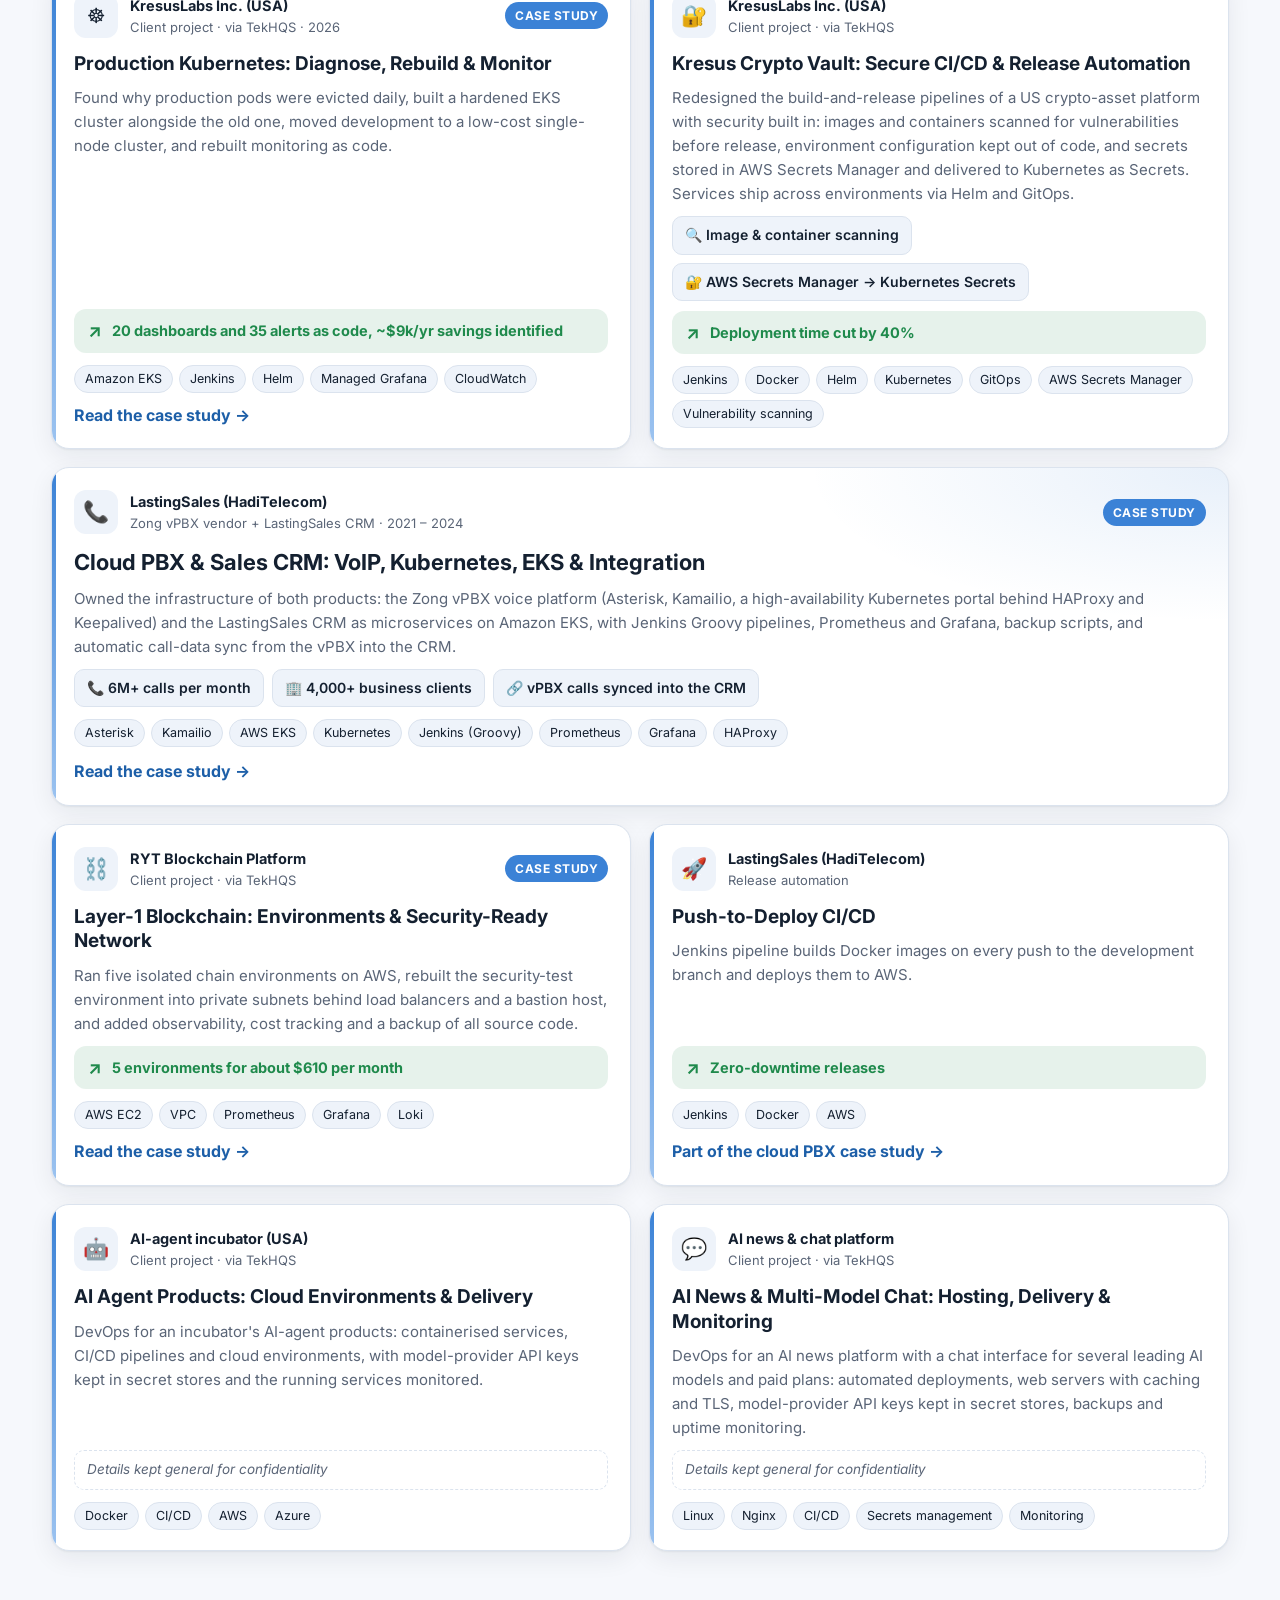
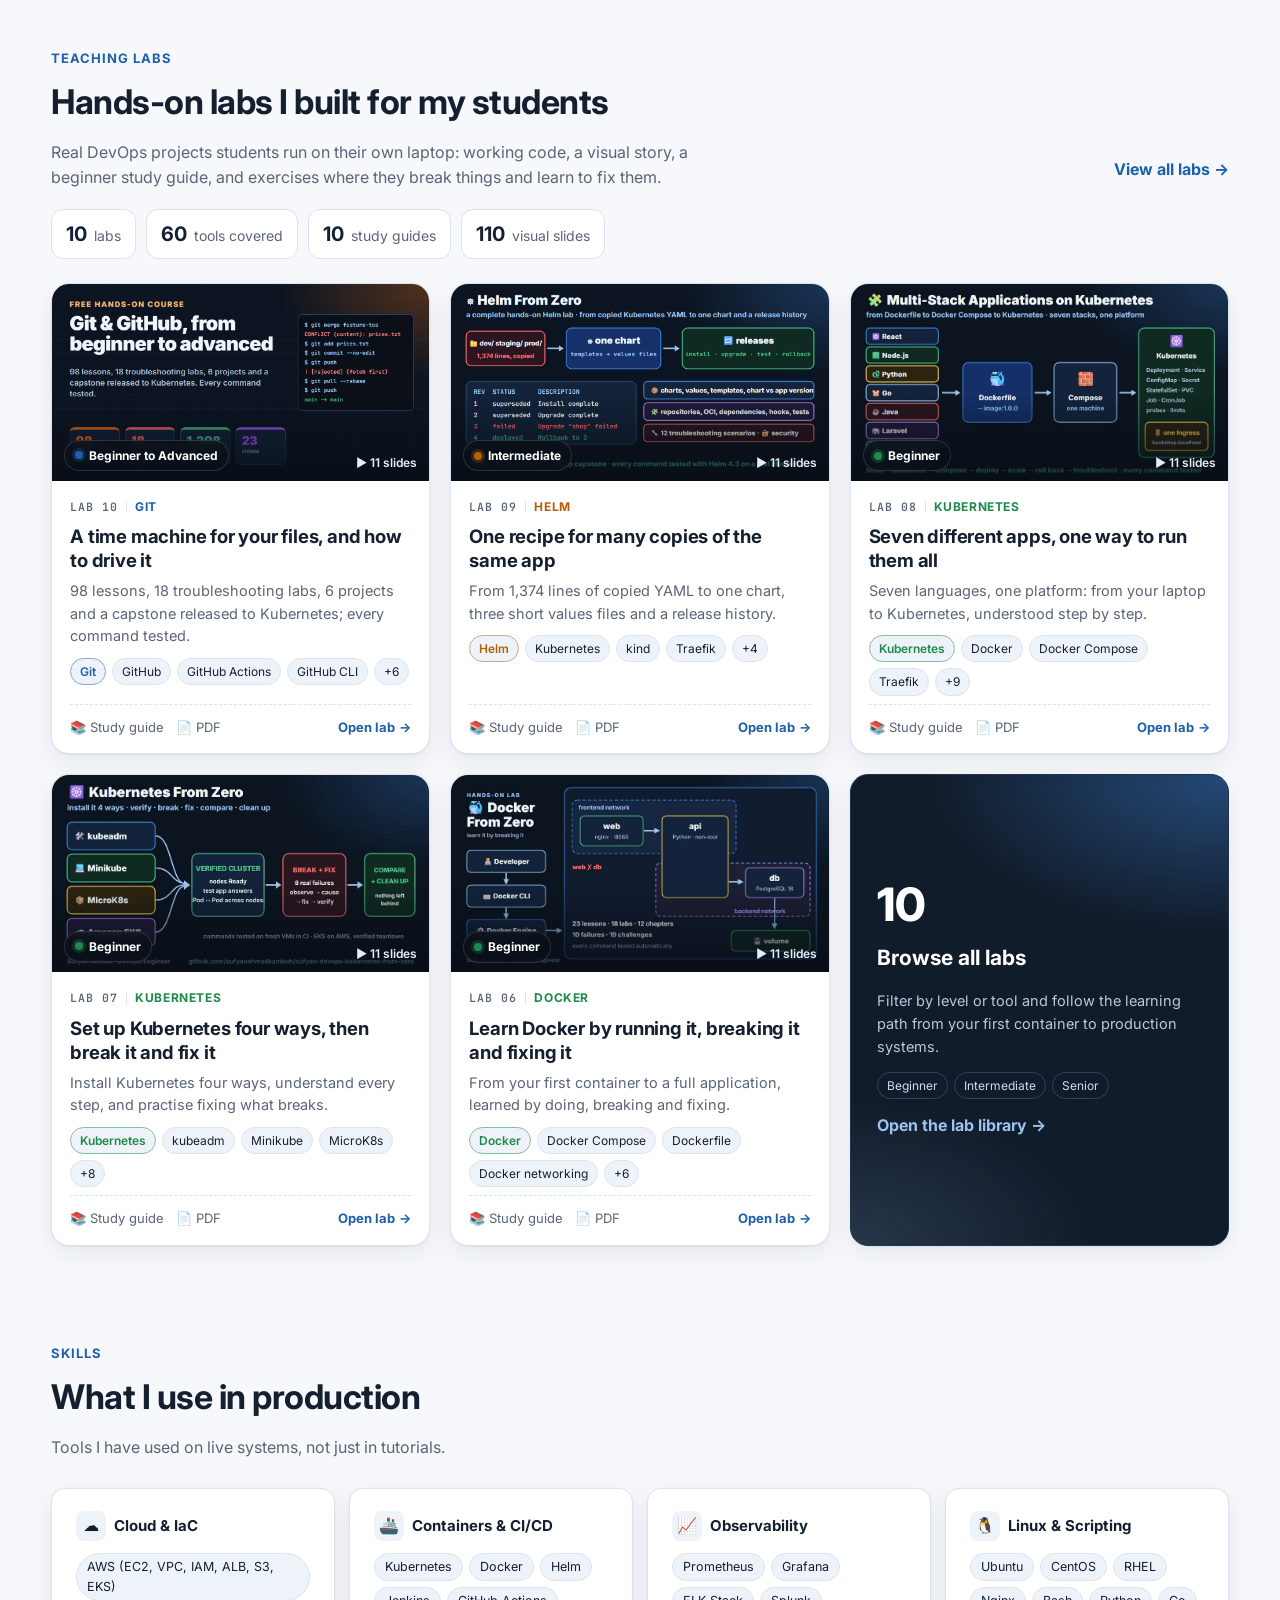
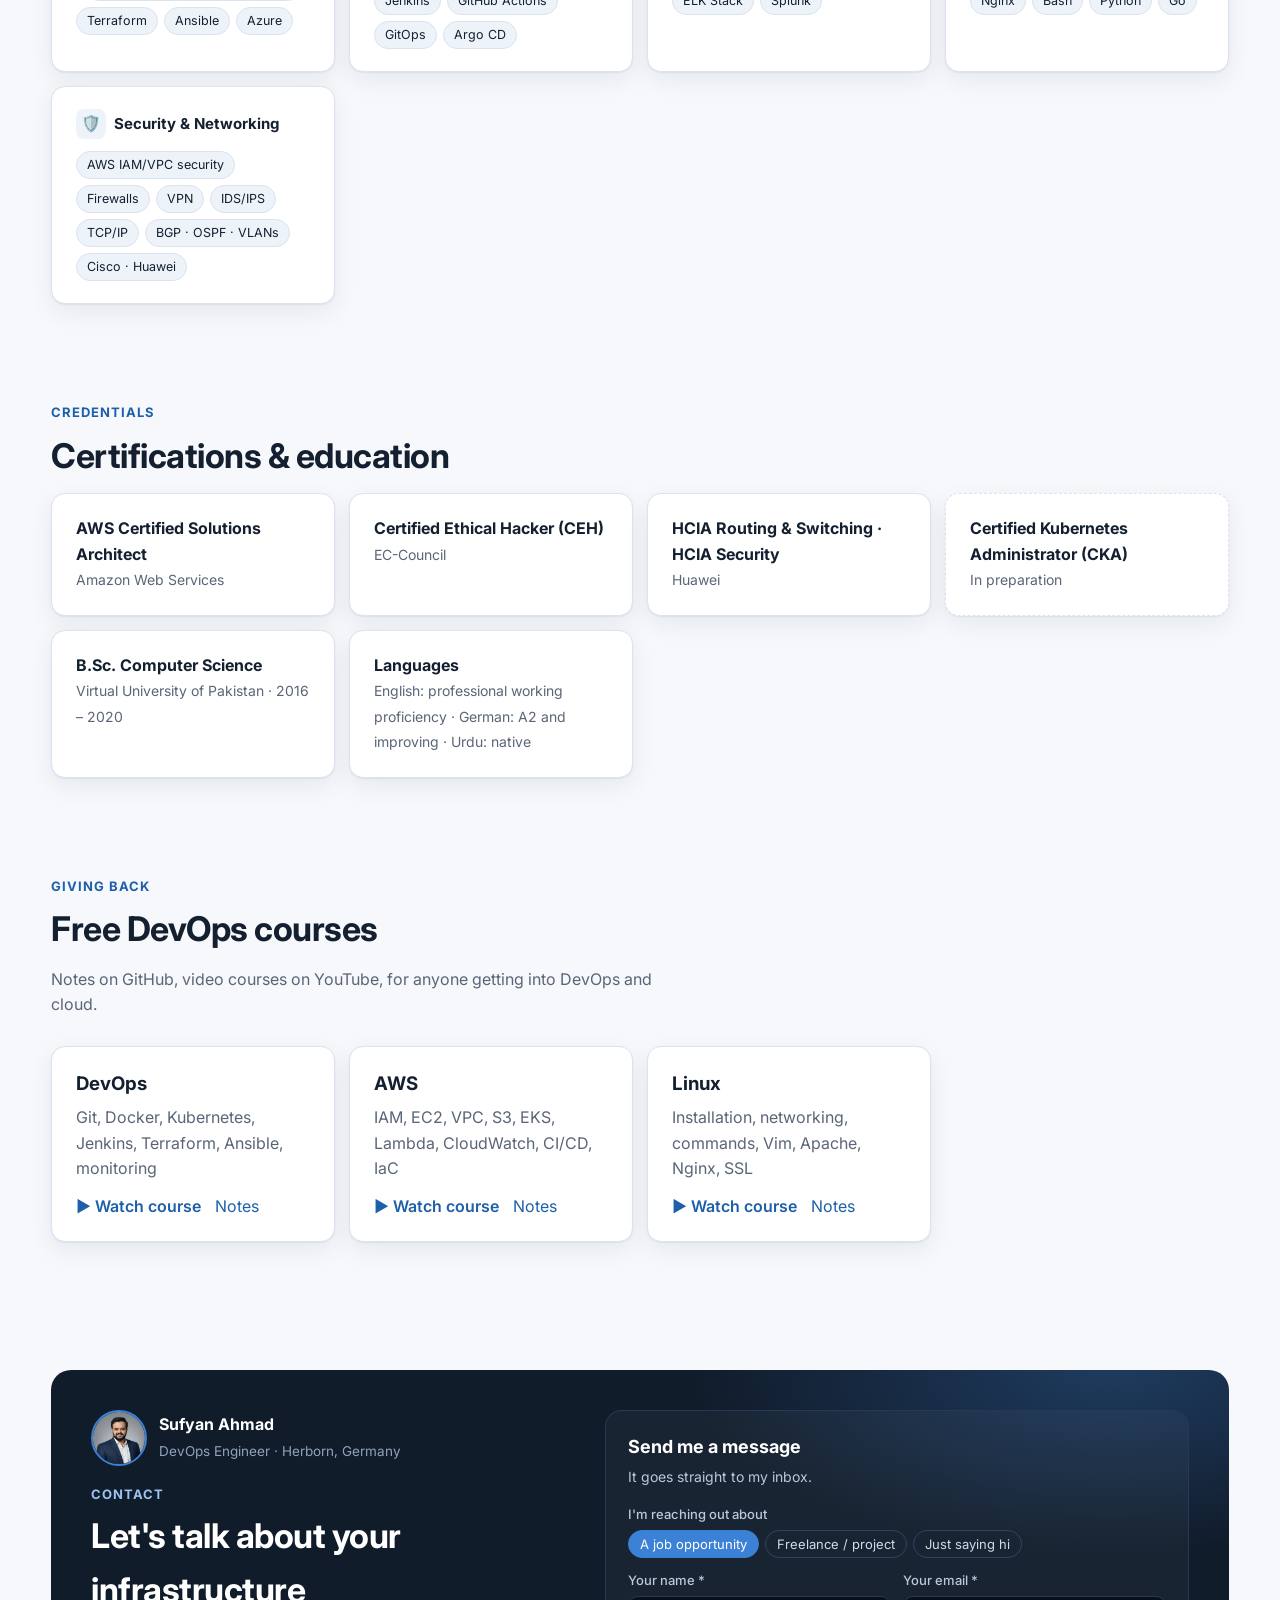
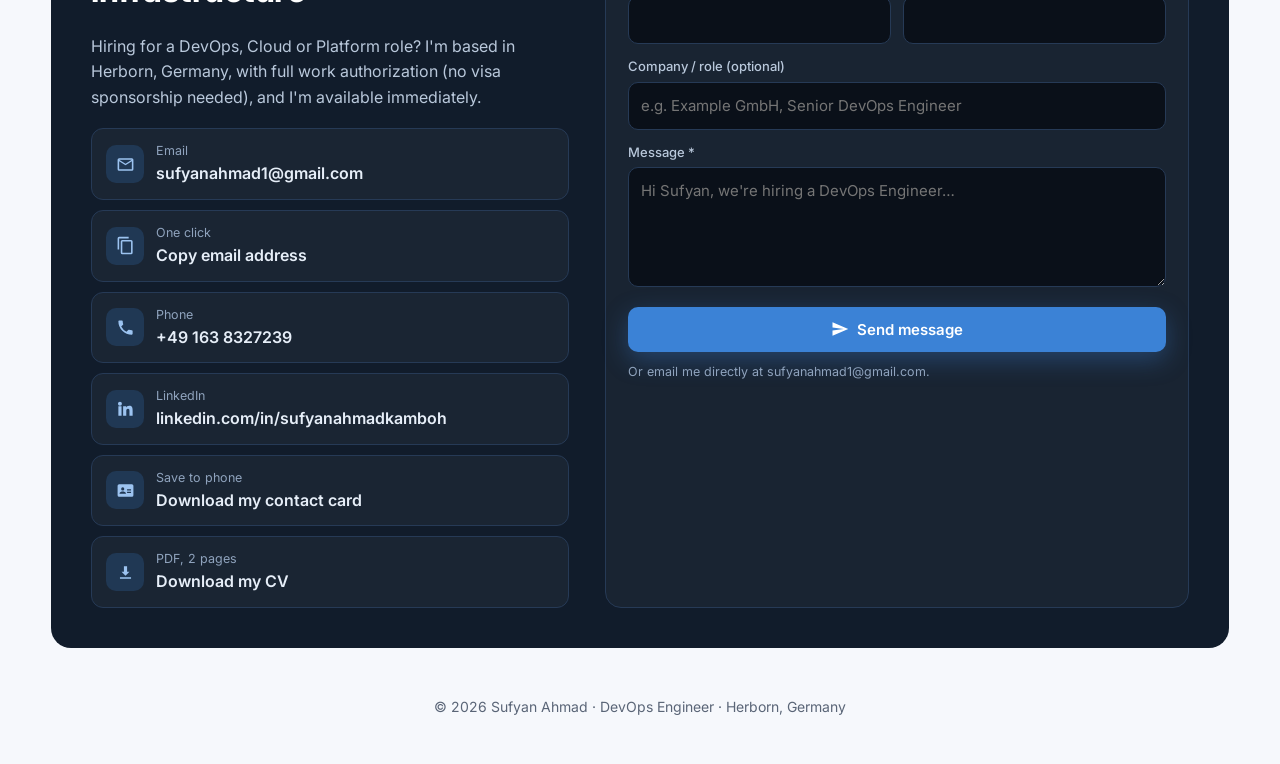
==== commit 33a9061c: "fix(labs): match level ranges like 'Beginner to Advanced' in the level filter" ====
--- a/index.html
+++ b/index.html
@@ -692,7 +692,7 @@
           <span class="big">${items.length}</span>
           <h3>Browse all labs</h3>
           <p>Filter by level or tool and follow the learning path from your first container to production systems.</p>
-          <span class="stack">${["Beginner", "Intermediate", "Senior"].filter(l => items.some(p => p.difficulty === l)).map(l => `<span>${l}</span>`).join("")}</span>
+          <span class="stack">${["Beginner", "Intermediate", "Senior"].filter(l => items.some(p => Labs.hasLevel(p, l))).map(l => `<span>${l}</span>`).join("")}</span>
           <span class="go">Open the lab library &rarr;</span>
         </a>`;
     }).catch(() => {
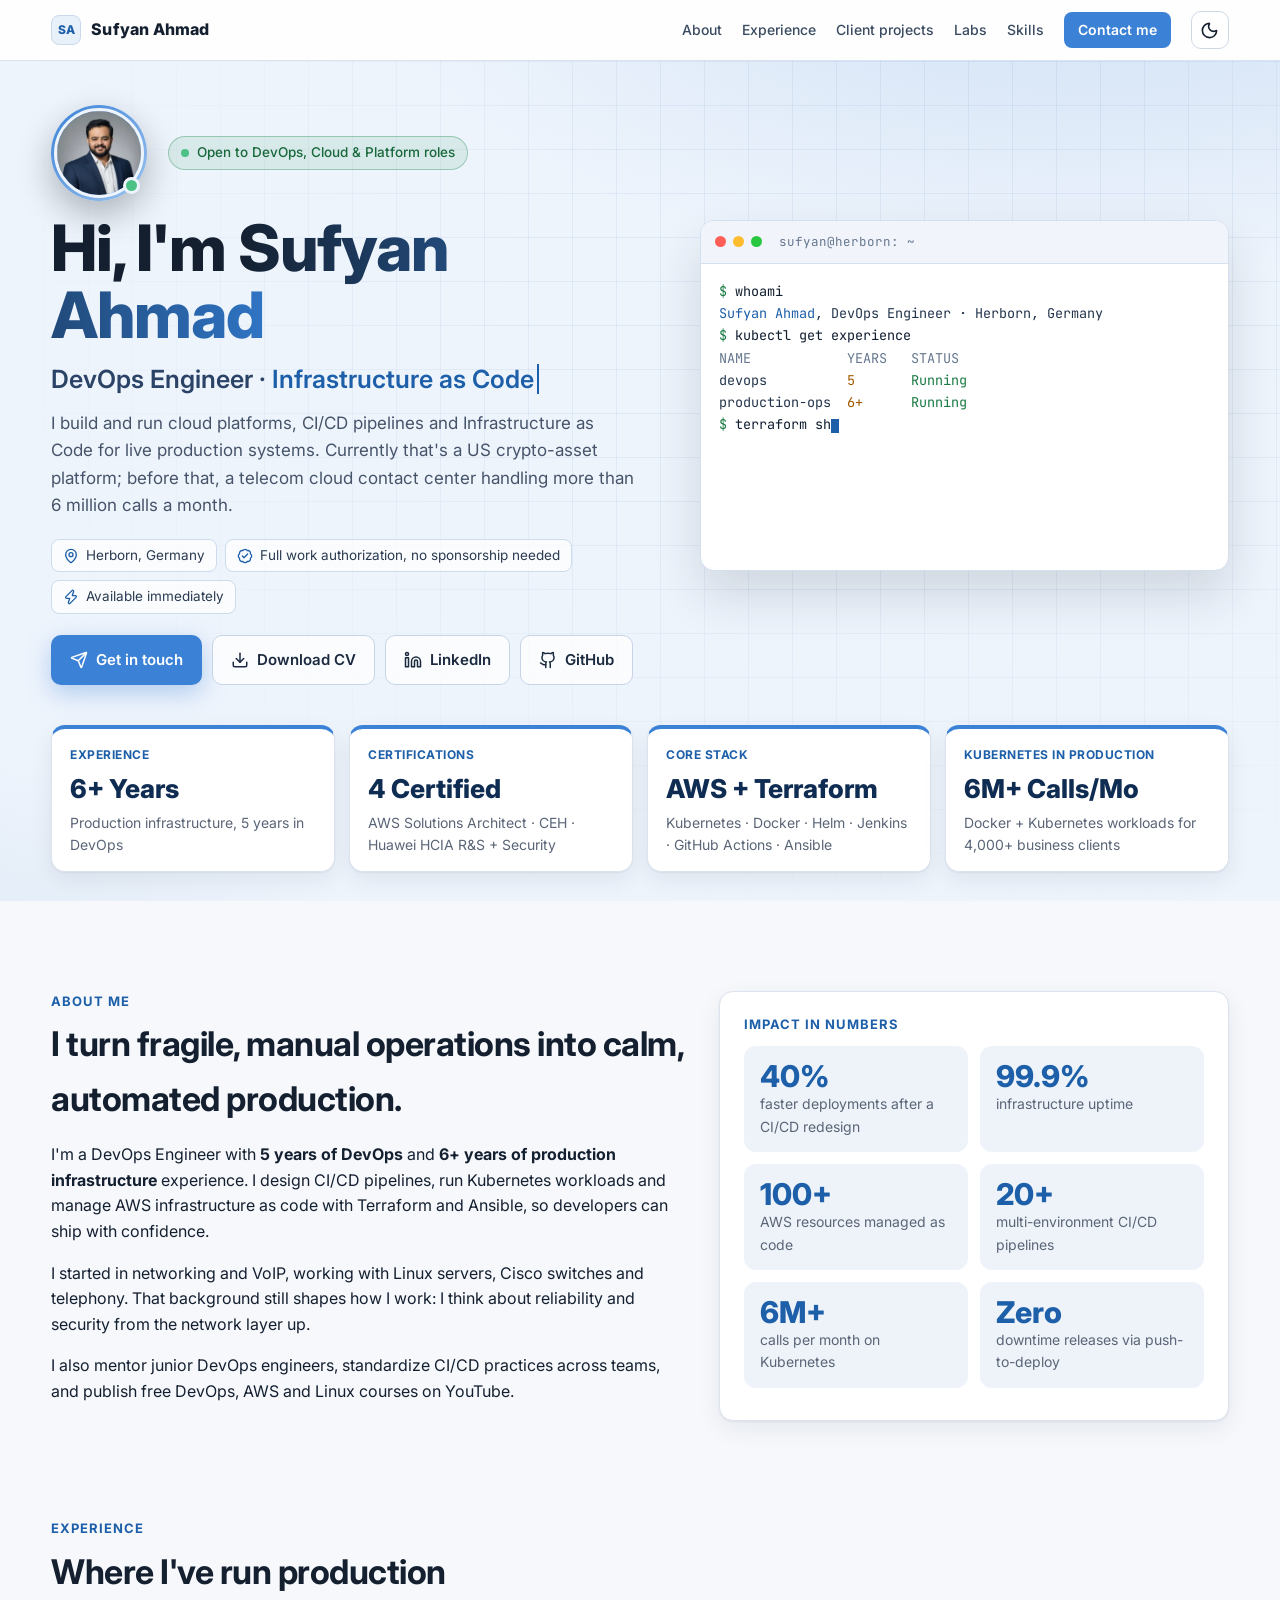
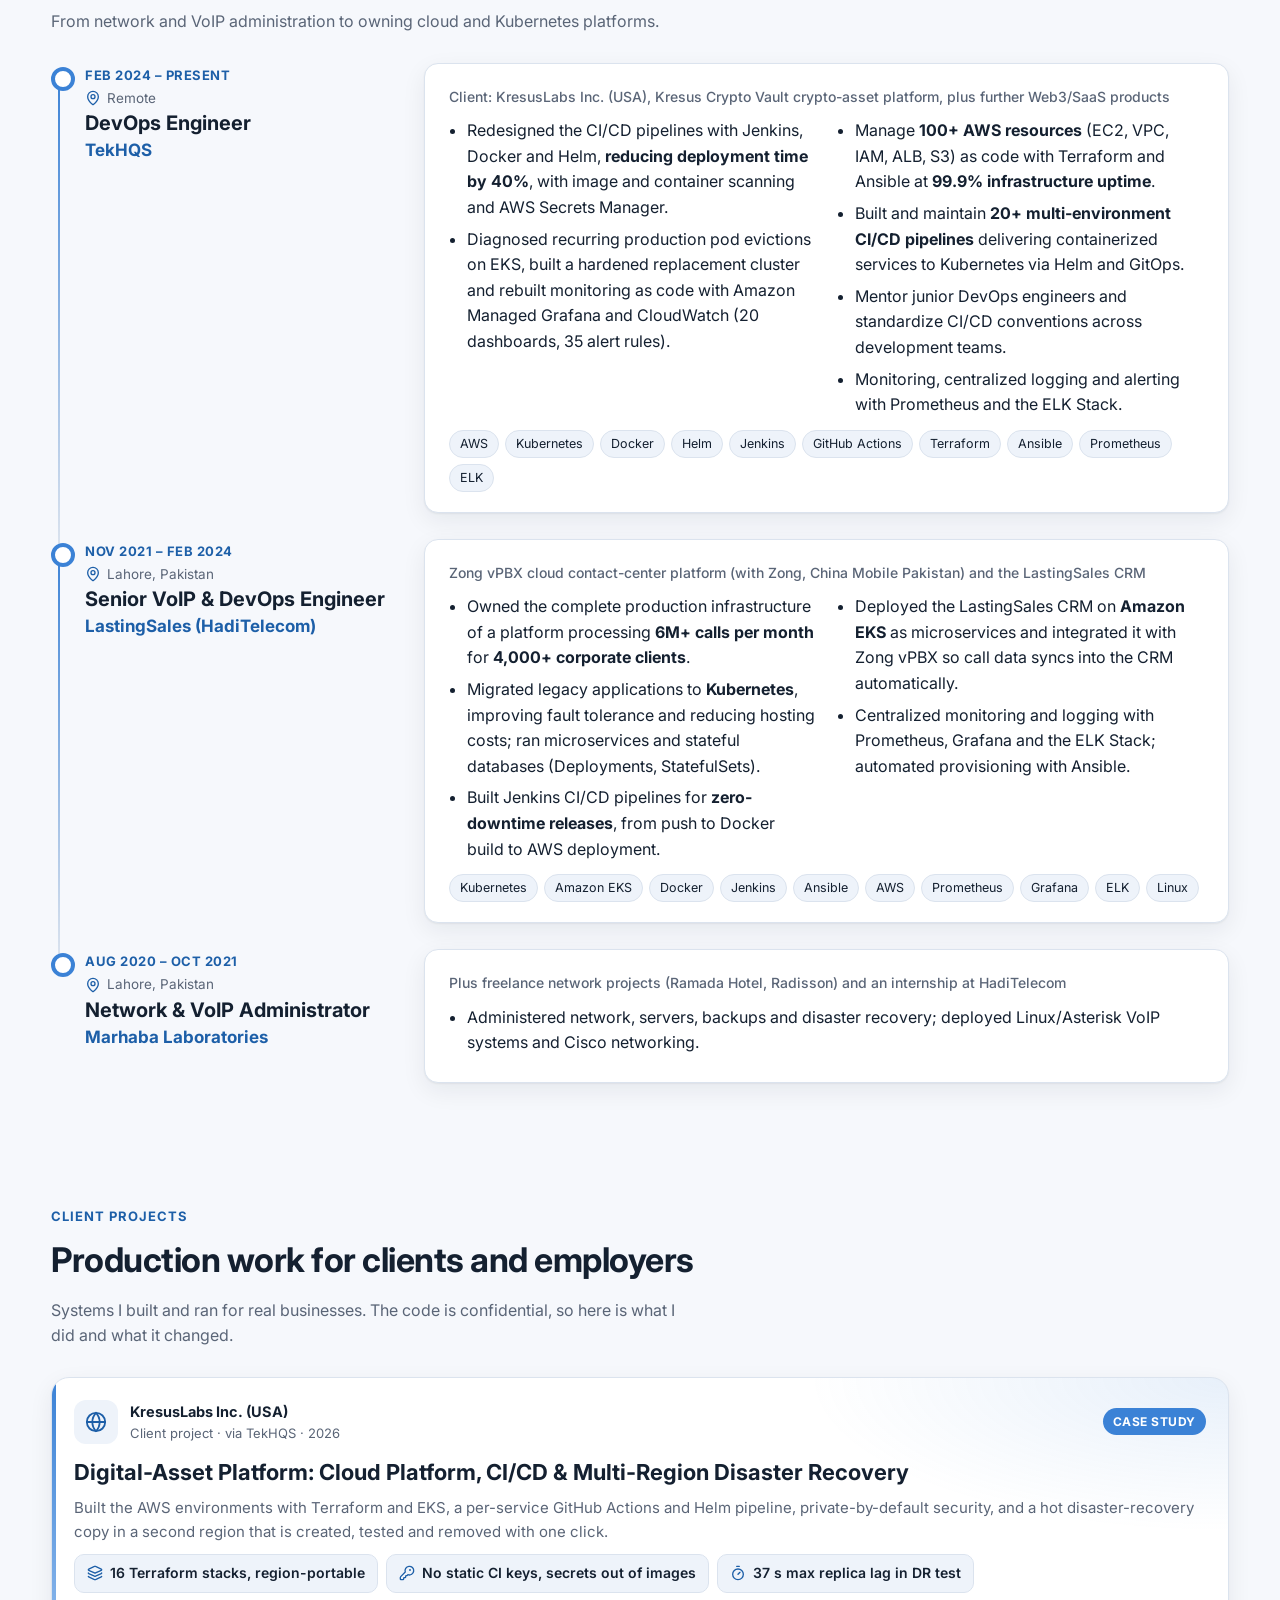
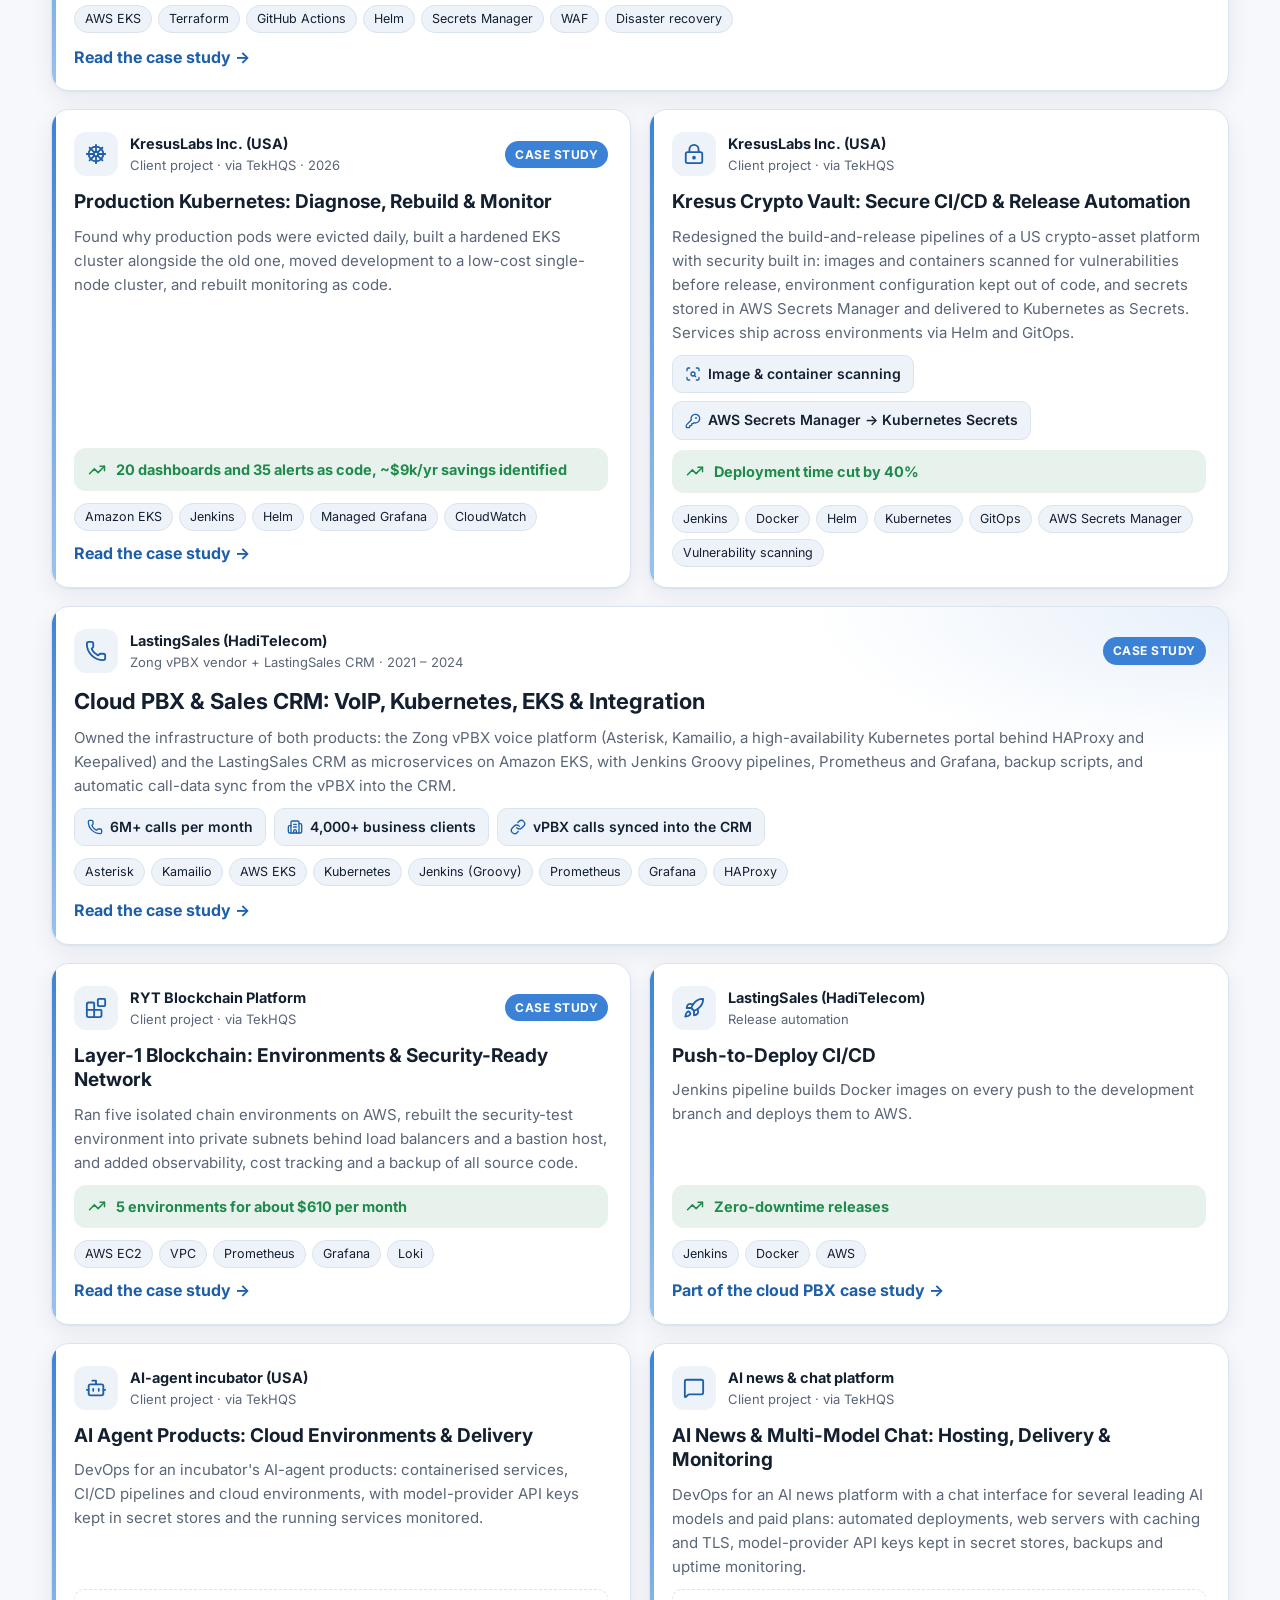
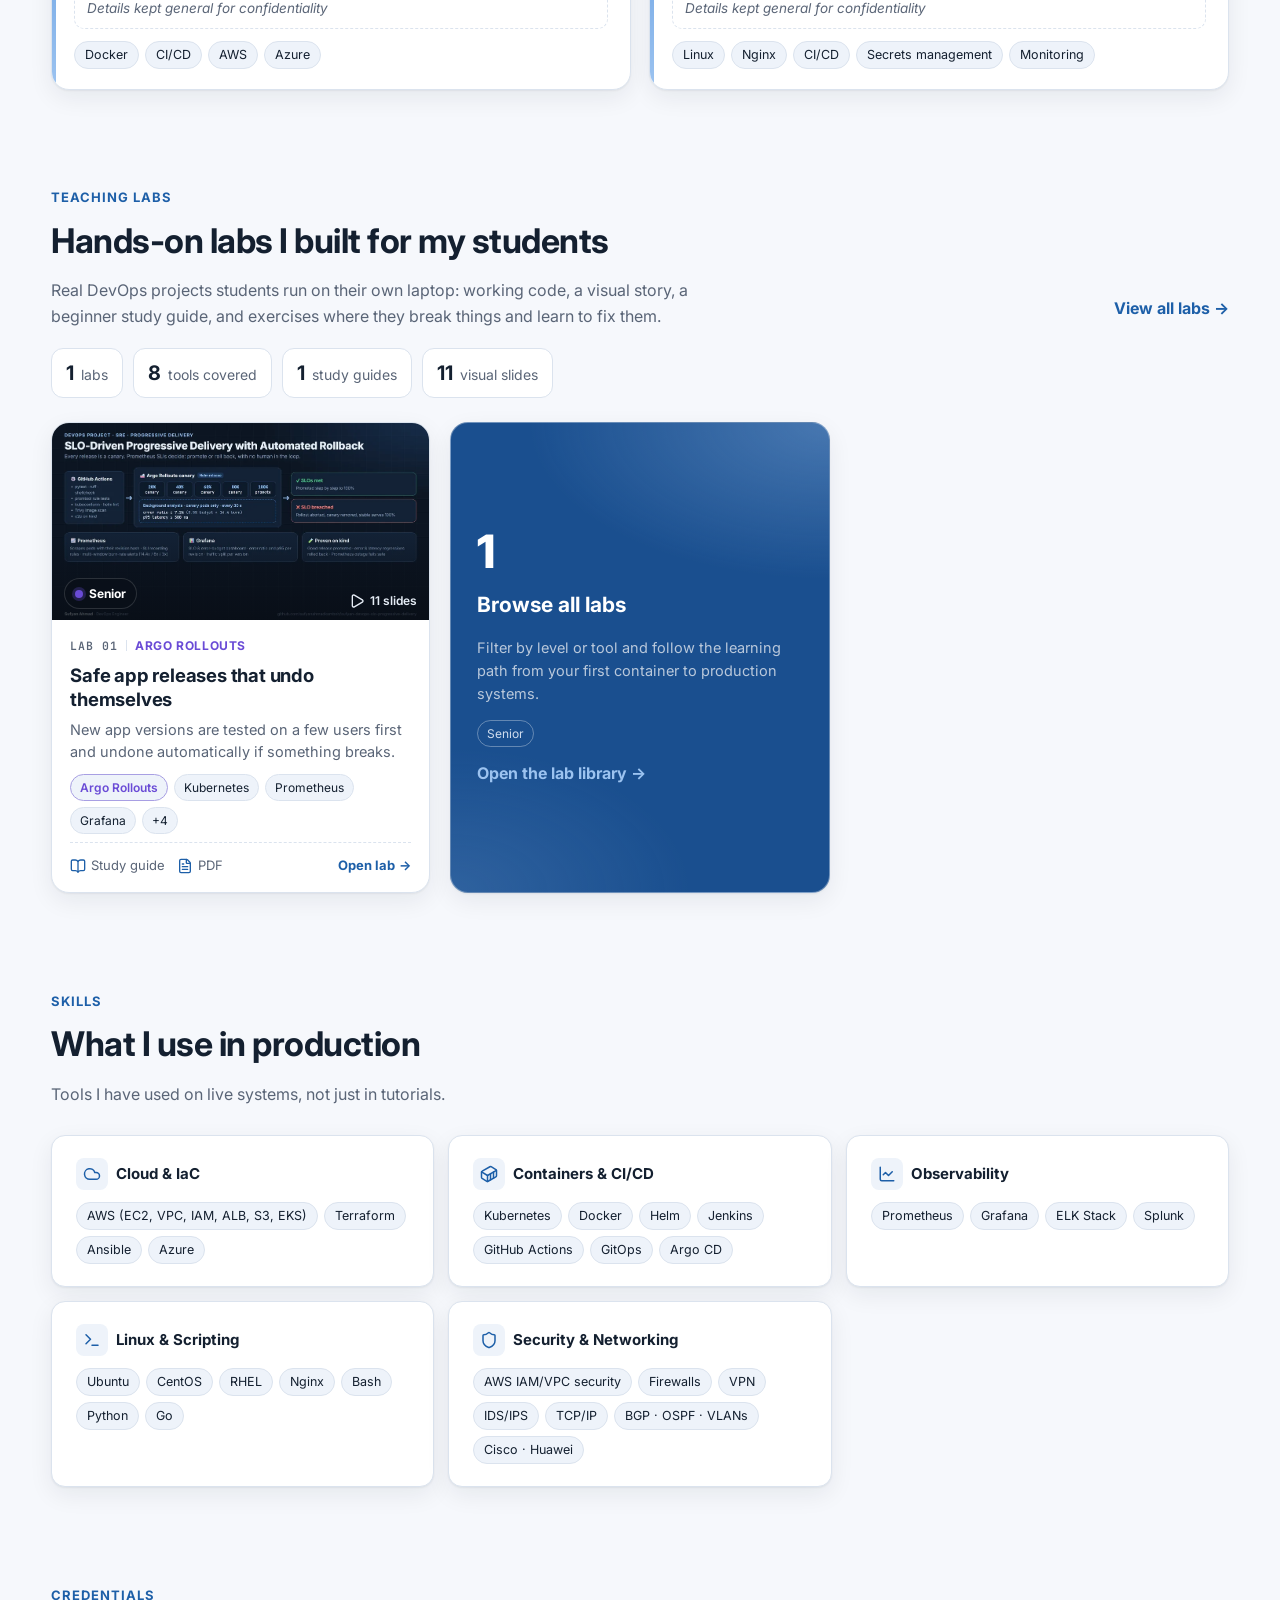
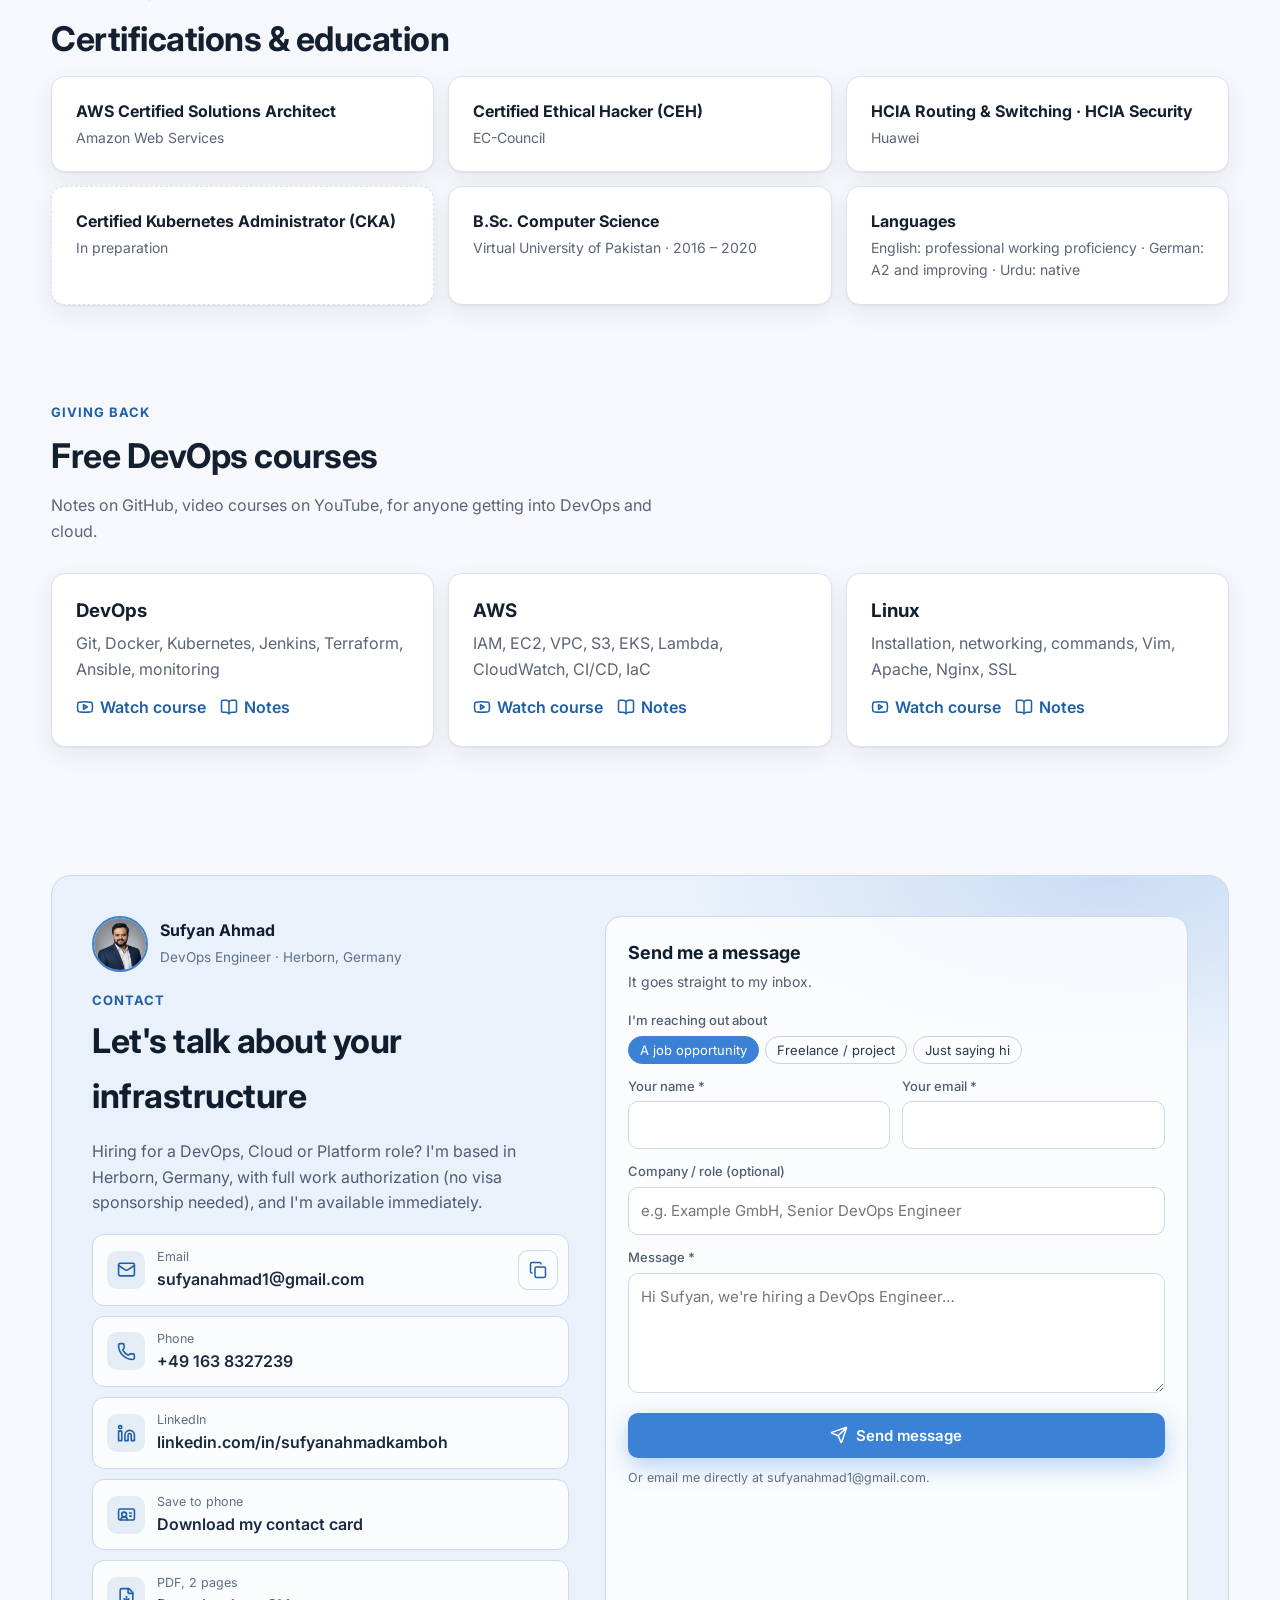
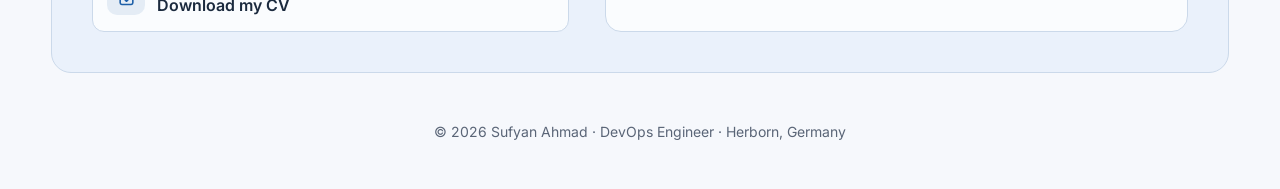
==== commit d698cb3b: "feat(ui): theme-aware hero, mobile menu, 3-column grids and Lucide icons - Light mode: hero, nav, te" ====
--- a/index.html
+++ b/index.html
@@ -49,21 +49,21 @@
   #progress { position: fixed; top: 0; left: 0; height: 3px; width: 0; background: linear-gradient(90deg, #3b82d6, #9cc3f0); z-index: 50; }
 
   /* nav */
-  nav { position: sticky; top: 0; z-index: 20; background: color-mix(in srgb, var(--navy) 92%, transparent); backdrop-filter: blur(10px); border-bottom: 1px solid rgba(156,195,240,.12); }
-  nav .wrap { display: flex; align-items: center; justify-content: space-between; height: 60px; gap: 16px; }
-  .brand { color: #fff; font-weight: 800; letter-spacing: .2px; display: flex; align-items: center; gap: 10px; }
-  .brand .logo { width: 30px; height: 30px; border-radius: 8px; background: var(--navy-2); border: 1px solid #2f4462; color: var(--accent-2); display: grid; place-items: center; font-size: 12px; font-weight: 800; }
+  nav.site-nav { position: sticky; top: 0; z-index: 20; background: var(--nav-bg); backdrop-filter: blur(10px); -webkit-backdrop-filter: blur(10px); border-bottom: 1px solid var(--nav-line); }
+  nav.site-nav .wrap { display: flex; align-items: center; justify-content: space-between; height: 60px; gap: 16px; }
+  .brand { color: var(--brand-ink); font-weight: 800; white-space: nowrap; letter-spacing: .2px; display: flex; align-items: center; gap: 10px; }
+  .brand .logo { width: 30px; height: 30px; border-radius: 8px; background: var(--logo-bg); border: 1px solid var(--logo-line); color: var(--logo-ink); display: grid; place-items: center; font-size: 12px; font-weight: 800; }
   .brand:hover { text-decoration: none; }
   .links { display: flex; gap: 20px; align-items: center; }
-  .links a { color: #cfdcee; font-size: 14px; font-weight: 500; }
-  .links a:hover { color: #fff; text-decoration: none; }
-  .links .hire { background: var(--accent-strong); color: #fff; padding: 7px 14px; border-radius: 8px; font-weight: 600; }
-  .theme { background: transparent; border: 1px solid #2f4462; color: #cfdcee; border-radius: 8px; padding: 5px 9px; cursor: pointer; font-size: 14px; }
-  @media (max-width: 820px) { .links a.hide-sm { display: none; } }
+  .links > a { white-space: nowrap; }
+  .links a { color: var(--nav-ink); font-size: 14px; font-weight: 500; }
+  .links a:hover { color: var(--nav-ink-strong); text-decoration: none; }
+  .links .hire, .links .hire:hover { background: var(--accent-strong); color: #fff; padding: 7px 14px; border-radius: 8px; font-weight: 600; }
+  @media (max-width: 820px) { .links a.hide-sm { display: none; } .links { gap: 10px; } }
 
   /* hero */
-  .hero { position: relative; background: radial-gradient(1200px 500px at 85% -10%, rgba(59,130,214,.28), transparent 60%), radial-gradient(800px 400px at -10% 110%, rgba(156,195,240,.12), transparent 60%), var(--navy); color: #f3f7fc; padding: clamp(20px, 4vh, 56px) 0 clamp(18px, 3.2vh, 36px); overflow: hidden; min-height: calc(100svh - 60px); display: flex; flex-direction: column; }
-  .hero::before { content: ""; position: absolute; inset: 0; background-image: linear-gradient(rgba(156,195,240,.06) 1px, transparent 1px), linear-gradient(90deg, rgba(156,195,240,.06) 1px, transparent 1px); background-size: 44px 44px; mask-image: radial-gradient(ellipse at 70% 30%, #000 30%, transparent 75%); pointer-events: none; }
+  .hero { position: relative; background: radial-gradient(1200px 500px at 85% -10%, var(--hero-glow-1), transparent 60%), radial-gradient(800px 400px at -10% 110%, var(--hero-glow-2), transparent 60%), var(--hero-base); color: var(--hero-ink); padding: clamp(20px, 4vh, 56px) 0 clamp(18px, 3.2vh, 36px); overflow: hidden; min-height: calc(100svh - 60px); display: flex; flex-direction: column; }
+  .hero::before { content: ""; position: absolute; inset: 0; background-image: linear-gradient(var(--hero-grid) 1px, transparent 1px), linear-gradient(90deg, var(--hero-grid) 1px, transparent 1px); background-size: 44px 44px; mask-image: radial-gradient(ellipse at 70% 30%, #000 30%, transparent 75%); pointer-events: none; }
   .hero .hero-main { flex: 1; align-content: center; position: relative; display: grid; grid-template-columns: 1.05fr .95fr; gap: clamp(40px, 5vw, 88px); align-items: center; }
   @media (max-width: 920px) { .hero .hero-main { grid-template-columns: 1fr; } }
   .hero-cards { position: relative; margin-top: clamp(18px, 3.5vh, 40px); }
@@ -82,39 +82,40 @@
   }
   .ident { display: flex; align-items: center; gap: clamp(14px, 1.6vw, 22px); flex-wrap: wrap; }
   .avatar { position: relative; flex: none; width: clamp(72px, min(7.5vw, 11vh), 120px); aspect-ratio: 1; border-radius: 50%; padding: 3px;
-            background: linear-gradient(135deg, #3b82d6, #9cc3f0); box-shadow: 0 14px 34px rgba(0,0,0,.4); }
-  .avatar img { display: block; width: 100%; height: 100%; border-radius: 50%; object-fit: cover; border: 3px solid var(--navy); }
-  .avail { position: absolute; right: 7%; bottom: 7%; width: 18%; aspect-ratio: 1; border-radius: 50%; background: #4cc286; border: 3px solid var(--navy); }
+            background: linear-gradient(135deg, #3b82d6, #9cc3f0); box-shadow: 0 14px 34px rgba(8,13,21,.28); }
+  .avatar img { display: block; width: 100%; height: 100%; border-radius: 50%; object-fit: cover; border: 3px solid var(--hero-base); }
+  .avail { position: absolute; right: 7%; bottom: 7%; width: 18%; aspect-ratio: 1; border-radius: 50%; background: #4cc286; border: 3px solid var(--hero-base); }
   .me { display: flex; align-items: center; gap: 12px; margin-bottom: 18px; }
   .me img { width: 56px; height: 56px; border-radius: 50%; object-fit: cover; border: 2px solid #3b82d6; }
-  .me b { display: block; color: #fff; font-size: 16px; }
-  .me span span { color: #8fa3bd; font-size: 13.5px; }
-  .status { display: inline-flex; align-items: center; gap: 8px; background: rgba(76,194,134,.12); border: 1px solid rgba(76,194,134,.4); color: #b9f0d2; padding: 5px 12px; border-radius: 999px; font-size: 13.5px; font-weight: 500; }
+  .me b { display: block; color: var(--contact-head); font-size: 16px; }
+  .me span span { color: var(--contact-k); font-size: 13.5px; }
+  .status { display: inline-flex; align-items: center; gap: 8px; background: var(--status-bg); border: 1px solid var(--status-line); color: var(--status-ink); padding: 5px 12px; border-radius: 999px; font-size: 13.5px; font-weight: 500; }
   .pulse { width: 8px; height: 8px; border-radius: 50%; background: #4cc286; box-shadow: 0 0 0 0 rgba(76,194,134,.7); animation: pulse 2s infinite; }
   @keyframes pulse { 70% { box-shadow: 0 0 0 9px rgba(76,194,134,0); } 100% { box-shadow: 0 0 0 0 rgba(76,194,134,0); } }
   .hero h1 { font-size: clamp(36px, min(5vw, 8.2vh), 76px); line-height: 1.04; margin: clamp(8px, 1.6vh, 18px) 0 clamp(6px, 1.2vh, 12px); font-weight: 800; letter-spacing: -1px; }
-  .hero h1 .grad { background: linear-gradient(90deg, #ffffff, #9cc3f0); -webkit-background-clip: text; background-clip: text; color: transparent; }
-  .rotator { font-size: clamp(19px, 2.6vw, 25px); color: #cfe0f5; font-weight: 600; min-height: 2.9em; margin: 0 0 clamp(6px, 1.2vh, 12px); }
+  .hero h1 .grad { background: linear-gradient(90deg, var(--grad-from), var(--grad-to)); -webkit-background-clip: text; background-clip: text; color: transparent; }
+  .rotator { font-size: clamp(19px, 2.6vw, 25px); color: var(--hero-ink-2); font-weight: 600; min-height: 2.9em; margin: 0 0 clamp(6px, 1.2vh, 12px); }
   @media (min-width: 921px) { .rotator { min-height: 1.5em; } }
-  .rotator .word { color: #9cc3f0; border-right: 2px solid #9cc3f0; padding-right: 3px; }
-  .hero p.lead { max-width: 640px; color: #b9c8db; font-size: 17px; margin: 0 0 clamp(12px, 2.2vh, 22px); }
+  .rotator .word { color: var(--hero-accent); border-right: 2px solid var(--hero-accent); padding-right: 3px; }
+  .hero p.lead { max-width: 640px; color: var(--hero-muted); font-size: 17px; margin: 0 0 clamp(12px, 2.2vh, 22px); }
   .facts { display: flex; flex-wrap: wrap; gap: 8px; margin-bottom: clamp(14px, 2.4vh, 24px); }
-  .fact { font-size: 13.5px; color: #d6e3f3; background: rgba(156,195,240,.08); border: 1px solid rgba(156,195,240,.22); padding: 5px 11px; border-radius: 8px; }
+  .fact { display: inline-flex; align-items: center; gap: 7px; font-size: 13.5px; color: var(--hero-chip-ink); background: var(--hero-chip-bg); border: 1px solid var(--hero-chip-line); padding: 5px 11px; border-radius: 8px; }
+  .fact svg.i { color: var(--hero-accent); }
   .cta { display: flex; flex-wrap: wrap; gap: 10px; }
   .btn { display: inline-flex; align-items: center; gap: 8px; padding: 12px 18px; border-radius: 10px; font-weight: 600; font-size: 15px; border: 1px solid transparent; cursor: pointer; transition: transform .15s ease, filter .15s ease, background .15s ease; font-family: inherit; }
   .btn:hover { text-decoration: none; transform: translateY(-2px); filter: brightness(1.08); }
   .btn.primary { background: var(--accent-strong); color: #fff; box-shadow: 0 8px 24px rgba(59,130,214,.35); }
-  .btn.ghost { border-color: #2f4462; color: #e2ecf8; background: rgba(255,255,255,.02); }
-  .btn svg { width: 18px; height: 18px; fill: currentColor; flex: none; }
+  .btn.ghost { border-color: var(--ghost-line); color: var(--ghost-ink); background: var(--ghost-bg); }
+  .btn svg.i { width: 18px; height: 18px; }
 
   /* terminal */
-  .term { background: #0a1019; border: 1px solid #22344d; border-radius: 14px; box-shadow: 0 30px 60px rgba(0,0,0,.45); overflow: hidden; }
-  .term-bar { display: flex; align-items: center; gap: 7px; padding: 11px 14px; background: #101a28; border-bottom: 1px solid #1d2c41; }
+  .term { background: var(--term-bg); border: 1px solid var(--term-line); border-radius: 14px; box-shadow: var(--term-shadow); overflow: hidden; }
+  .term-bar { display: flex; align-items: center; gap: 7px; padding: 11px 14px; background: var(--term-bar); border-bottom: 1px solid var(--term-line); }
   .term-bar i { width: 11px; height: 11px; border-radius: 50%; display: inline-block; }
-  .term-bar span { margin-left: 10px; color: #7f93ad; font-size: 12.5px; }
-  .term-body { padding: 16px 18px; min-height: clamp(220px, 34vh, 330px); font-size: 13.5px; line-height: 1.65; color: #cfe0f5; white-space: pre-wrap; }
-  .t-prompt { color: #4cc286; } .t-cmd { color: #ffffff; } .t-dim { color: #7f93ad; } .t-ok { color: #4cc286; } .t-key { color: #9cc3f0; } .t-num { color: #ffd479; }
-  .cursor { display: inline-block; width: 8px; height: 1.05em; background: #9cc3f0; vertical-align: text-bottom; animation: blink 1s steps(1) infinite; }
+  .term-bar span { margin-left: 10px; color: var(--term-dim); font-size: 12.5px; }
+  .term-body { padding: 16px 18px; min-height: clamp(220px, 34vh, 330px); font-size: 13.5px; line-height: 1.65; color: var(--term-ink); white-space: pre-wrap; }
+  .t-prompt { color: var(--term-ok); } .t-cmd { color: var(--term-cmd); } .t-dim { color: var(--term-dim); } .t-ok { color: var(--term-ok); } .t-key { color: var(--term-key); } .t-num { color: var(--term-num); }
+  .cursor { display: inline-block; width: 8px; height: 1.05em; background: var(--term-key); vertical-align: text-bottom; animation: blink 1s steps(1) infinite; }
   @keyframes blink { 50% { opacity: 0; } }
 
   /* stat cards */
@@ -124,7 +125,7 @@
   .card { background: var(--surface); border: 1px solid var(--line); border-top: 4px solid var(--accent-strong); border-radius: 14px; padding: clamp(12px, 1.8vh, 18px) 18px clamp(11px, 1.6vh, 16px); box-shadow: var(--shadow); transition: transform .2s ease, box-shadow .2s ease; }
   .card:hover { transform: translateY(-4px); }
   .card .label { font-size: 12px; font-weight: 700; color: var(--accent); text-transform: uppercase; letter-spacing: .5px; }
-  .card .value { font-size: clamp(20px, 3vh, 26px); font-weight: 800; margin: 4px 0 2px; }
+  .card .value { font-size: clamp(20px, 3vh, 26px); font-weight: 800; margin: 4px 0 2px; color: var(--stat-ink); }
   .card .sub { font-size: 14px; color: var(--muted); }
 
   /* sections */
@@ -141,69 +142,100 @@
   .imp { background: var(--surface-2); border-radius: 12px; padding: 14px 16px; }
   .imp .n { font-size: 30px; font-weight: 800; color: var(--accent); line-height: 1.1; }
   .imp .t { font-size: 14px; color: var(--muted); }
+  .grid-2 > * { min-width: 0; }
+  @media (max-width: 360px) { .impact { grid-template-columns: 1fr; } }
 
   /* timeline */
-  .timeline { position: relative; max-width: 1040px; }
+  .timeline { position: relative; }
   .job { position: relative; padding: 0 0 30px 34px; }
+  .job-side .where { font-size: 13.5px; color: var(--muted); display: flex; align-items: center; gap: 6px; margin-top: 2px; }
+  .job-side .where svg.i { color: var(--accent); }
+  .job-body ul { margin: 0; padding-left: 18px; }
+  @media (max-width: 999px) { .timeline { max-width: 1040px; } }
+  @media (min-width: 1000px) {
+    .job { display: grid; grid-template-columns: minmax(230px, 300px) minmax(0, 1fr); gap: clamp(28px, 3vw, 48px); padding-bottom: 26px; }
+    .job-side { position: sticky; top: 84px; align-self: start; padding-top: 2px; }
+    .job-side h3 { font-size: 21px; line-height: 1.25; margin-top: 8px; }
+    .job-side h3 .sep { display: none; }
+    .job-side h3 .co { display: block; font-size: 17px; margin-top: 4px; }
+    .job-body { background: var(--surface); border: 1px solid var(--line); border-radius: 14px; padding: 20px 24px; box-shadow: var(--shadow); }
+    .job-body .meta { margin-top: 0; font-weight: 500; }
+  }
+  @media (min-width: 1280px) {
+    .job-body ul.split { columns: 2; column-gap: 40px; }
+    .job-body ul.split li { break-inside: avoid; }
+  }
   .job::before { content: ""; position: absolute; left: 7px; top: 8px; bottom: -8px; width: 2px; background: linear-gradient(var(--accent-strong), var(--line)); }
   .job:last-child::before { display: none; }
   .job::after { content: ""; position: absolute; left: 0; top: 4px; width: 16px; height: 16px; border-radius: 50%; background: var(--surface); border: 4px solid var(--accent-strong); }
-  .job .when { font-size: 13px; font-weight: 700; color: var(--accent); text-transform: uppercase; letter-spacing: .5px; }
+  .job .when { display: block; font-size: 13px; font-weight: 700; color: var(--accent); text-transform: uppercase; letter-spacing: .5px; }
   .job h3 { margin: 2px 0 0; font-size: 20px; }
   .job .co { color: var(--accent); }
   .job .meta { color: var(--muted); font-size: 14px; margin: 2px 0 10px; }
-  .job ul { margin: 0; padding-left: 18px; }
   .job li { margin-bottom: 6px; }
   .tags { display: flex; flex-wrap: wrap; gap: 6px; margin-top: 12px; }
   .tag { font-size: 12.5px; background: var(--surface-2); color: var(--ink); border: 1px solid var(--line); padding: 3px 10px; border-radius: 999px; }
 
   /* skills */
-  .skills { display: grid; grid-template-columns: repeat(auto-fill, minmax(250px, 1fr)); gap: 14px; }
+  .skills, .certs, .courses { display: grid; grid-template-columns: repeat(3, minmax(0, 1fr)); gap: 14px; }
+  @media (max-width: 1000px) { .skills, .certs, .courses { grid-template-columns: repeat(2, minmax(0, 1fr)); } }
+  @media (max-width: 640px) { .skills, .certs, .courses { grid-template-columns: 1fr; } }
   .skills h3 { margin: 0 0 12px; font-size: 15px; display: flex; align-items: center; gap: 8px; }
-  .skills h3 .ic { width: 30px; height: 30px; border-radius: 8px; background: var(--surface-2); display: grid; place-items: center; font-size: 16px; }
-
-  .certs { display: grid; grid-template-columns: repeat(auto-fill, minmax(240px, 1fr)); gap: 14px; }
+  .skills h3 .ic { width: 32px; height: 32px; border-radius: 8px; background: var(--surface-2); color: var(--accent); display: grid; place-items: center; flex: none; }
+
+  .cert { display: flex; flex-direction: column; gap: 2px; }
   .cert b { display: block; }
   .cert .who { color: var(--muted); font-size: 14px; }
   .cert.prep { border-style: dashed; }
 
-  .courses { display: grid; grid-template-columns: repeat(auto-fill, minmax(280px, 1fr)); gap: 14px; }
-  .course .yt { display: inline-flex; align-items: center; gap: 6px; font-weight: 600; margin-right: 14px; }
+  .course .yt, .course .nt { display: inline-flex; align-items: center; gap: 6px; font-weight: 600; margin-right: 14px; }
 
   /* contact */
-  .contact { background: radial-gradient(700px 300px at 90% 0%, rgba(59,130,214,.3), transparent 60%), var(--navy); color: #e6eef8; border-radius: 20px; padding: 40px; margin-top: 30px; display: grid; grid-template-columns: .9fr 1.1fr; gap: 36px; }
+  .contact { background: radial-gradient(700px 300px at 90% 0%, var(--contact-glow), transparent 60%), var(--contact-base); color: var(--contact-ink); border: 1px solid var(--contact-line); border-radius: 20px; padding: 40px; margin-top: 30px; display: grid; grid-template-columns: .9fr 1.1fr; gap: 36px; }
   @media (max-width: 880px) { .contact { grid-template-columns: 1fr; padding: 28px 22px; } }
-  .contact h2 { color: #fff; margin-top: 4px; }
-  .contact .eyebrow { color: #9cc3f0; }
-  .contact p { color: #b9c8db; }
+  .contact h2 { color: var(--contact-head); margin-top: 4px; }
+  .contact .eyebrow { color: var(--contact-eyebrow); }
+  .contact p { color: var(--contact-muted); }
   .quick { display: grid; gap: 10px; margin-top: 18px; }
-  .qa { display: flex; align-items: center; gap: 12px; background: rgba(255,255,255,.04); border: 1px solid #263a56; border-radius: 12px; padding: 12px 14px; color: #e6eef8; cursor: pointer; font: inherit; text-align: left; width: 100%; transition: border-color .15s, transform .15s; }
+  .qa { display: flex; align-items: center; gap: 12px; background: var(--contact-card); border: 1px solid var(--contact-line); border-radius: 12px; padding: 12px 14px; color: var(--contact-ink); cursor: pointer; font: inherit; text-align: left; width: 100%; transition: border-color .15s, transform .15s; }
   .qa:hover { border-color: #3b82d6; text-decoration: none; transform: translateX(3px); }
-  .qa .ic { width: 38px; height: 38px; border-radius: 10px; background: rgba(59,130,214,.2); display: grid; place-items: center; flex: none; }
-  .qa .ic svg { width: 19px; height: 19px; fill: #9cc3f0; }
-  .qa .k { font-size: 12.5px; color: #8fa3bd; display: block; }
-  .qa .v { font-weight: 600; }
-  form { background: rgba(255,255,255,.035); border: 1px solid #263a56; border-radius: 16px; padding: 22px; }
+  .qa-split { align-items: stretch; padding: 0; gap: 0; cursor: default; }
+  .qa-split:hover { transform: none; }
+  .qa-split:has(.qa-main:hover) { border-color: #3b82d6; }
+  .qa-main { display: flex; align-items: center; gap: 12px; flex: 1; min-width: 0; padding: 12px 14px; color: inherit; border-radius: 12px 0 0 12px; }
+  .qa-main:hover { text-decoration: none; }
+  .copy-btn { flex: none; align-self: center; display: inline-flex; align-items: center; justify-content: center; gap: 6px; height: 40px; min-width: 40px; margin-right: 10px; padding: 0 10px; border-radius: 10px;
+              background: transparent; border: 1px solid var(--contact-line); color: var(--contact-ic); cursor: pointer; font: inherit; font-size: 13px; font-weight: 600; transition: background .15s, border-color .15s, color .15s; }
+  .copy-btn:hover { background: var(--contact-ic-bg); border-color: #3b82d6; }
+  .copy-btn .lbl { display: none; }
+  .copy-btn.done { color: var(--ok); border-color: color-mix(in srgb, var(--ok) 55%, transparent); }
+  .copy-btn.done .lbl { display: inline; }
+  .qa .ic { width: 38px; height: 38px; border-radius: 10px; background: var(--contact-ic-bg); color: var(--contact-ic); display: grid; place-items: center; flex: none; }
+  .qa .ic svg.i { width: 19px; height: 19px; }
+  .qa .k { font-size: 12.5px; color: var(--contact-k); display: block; }
+  .qa .v { font-weight: 600; overflow-wrap: break-word; }
+  .contact > *, .qa > span:last-child { min-width: 0; }
+  form { background: var(--contact-card); border: 1px solid var(--contact-line); border-radius: 16px; padding: 22px; }
   .row2 { display: grid; grid-template-columns: 1fr 1fr; gap: 12px; }
   @media (max-width: 520px) { .row2 { grid-template-columns: 1fr; } }
-  label { display: block; font-size: 13px; color: #b9c8db; margin: 0 0 5px; font-weight: 500; }
-  input, textarea, select { width: 100%; background: #0a1019; border: 1px solid #263a56; color: #f3f7fc; border-radius: 10px; padding: 11px 12px; font: inherit; font-size: 15px; margin-bottom: 12px; }
+  label { display: block; font-size: 13px; color: var(--contact-muted); margin: 0 0 5px; font-weight: 500; }
+  input, textarea, select { width: 100%; background: var(--field-bg); border: 1px solid var(--contact-line); color: var(--field-ink); border-radius: 10px; padding: 11px 12px; font: inherit; font-size: 15px; margin-bottom: 12px; }
   input:focus, textarea:focus, select:focus { outline: none; border-color: #3b82d6; box-shadow: 0 0 0 3px rgba(59,130,214,.25); }
   textarea { min-height: 120px; resize: vertical; }
   .chips { display: flex; flex-wrap: wrap; gap: 6px; margin-bottom: 12px; }
-  .chip { font-size: 13px; padding: 5px 11px; border-radius: 999px; border: 1px solid #2f4462; color: #cfdcee; background: transparent; cursor: pointer; font-family: inherit; }
+  .chip { font-size: 13px; padding: 5px 11px; border-radius: 999px; border: 1px solid var(--chip-line); color: var(--chip-ink); background: transparent; cursor: pointer; font-family: inherit; }
   .chip.on { background: #3b82d6; border-color: #3b82d6; color: #fff; }
-  .form-note { font-size: 12.5px; color: #8fa3bd; margin-top: 10px; }
+  .form-note { font-size: 12.5px; color: var(--contact-k); margin-top: 10px; }
+  .form-title { font-weight: 700; color: var(--contact-head); font-size: 18px; margin-bottom: 4px; }
   .form-status { margin-top: 12px; font-weight: 600; display: none; }
-  .form-status.ok { color: #4cc286; display: block; }
-  .form-status.err { color: #ffb4a8; display: block; }
+  .form-status.ok { color: var(--ok); display: flex; align-items: center; gap: 8px; }
+  .form-status.err { color: var(--err); display: block; }
   .hp { position: absolute; left: -9999px; }
 
   /* floating + toast */
   .float { position: fixed; right: 20px; bottom: 20px; z-index: 30; display: inline-flex; align-items: center; gap: 8px; background: var(--accent-strong); color: #fff; padding: 12px 18px; border-radius: 999px; font-weight: 700; box-shadow: 0 12px 30px rgba(59,130,214,.45); opacity: 0; transform: translateY(20px); pointer-events: none; transition: opacity .25s, transform .25s; }
   .float.show { opacity: 1; transform: none; pointer-events: auto; }
   .float:hover { text-decoration: none; filter: brightness(1.08); }
-  .float svg { width: 18px; height: 18px; fill: #fff; }
   .toast { position: fixed; left: 50%; bottom: 28px; transform: translateX(-50%) translateY(30px); background: #0f1724; color: #fff; border: 1px solid #2f4462; padding: 10px 16px; border-radius: 10px; font-weight: 600; opacity: 0; transition: .25s; z-index: 40; pointer-events: none; }
   .toast.show { opacity: 1; transform: translateX(-50%); }
 
@@ -226,13 +258,12 @@
   .cp::before { content: ""; position: absolute; left: 0; top: 0; bottom: 0; width: 4px; background: linear-gradient(var(--accent-strong), var(--accent-2)); }
   .cp:hover { transform: translateY(-4px); border-color: var(--accent-strong); }
   .cp-head { display: flex; align-items: center; gap: 12px; }
-  .cp-ic { width: 44px; height: 44px; flex: none; border-radius: 12px; background: var(--surface-2); display: grid; place-items: center; font-size: 21px; }
+  .cp-ic { width: 44px; height: 44px; flex: none; border-radius: 12px; background: var(--surface-2); color: var(--accent); display: grid; place-items: center; }
   .cp-client { font-weight: 700; font-size: 14.5px; }
   .cp-via { font-size: 13px; color: var(--muted); }
   .cp h3 { margin: 4px 0 0; font-size: 19px; line-height: 1.3; }
   .cp p { margin: 0; color: var(--muted); font-size: 15px; flex: 1; }
   .cp-result { display: flex; align-items: center; gap: 10px; padding: 10px 14px; border-radius: 12px; background: color-mix(in srgb, var(--ok) 11%, transparent); color: var(--ok); font-weight: 700; font-size: 14.5px; }
-  .cp-result span { font-size: 18px; line-height: 1; }
   .cp .tags { margin-top: 2px; }
   a.cp { color: var(--ink); }
   a.cp:hover { text-decoration: none; }
@@ -240,7 +271,8 @@
   .cp-feature h3 { font-size: 22px; }
   .cp-badge { margin-left: auto; font-size: 12px; font-weight: 700; text-transform: uppercase; letter-spacing: .5px; padding: 4px 10px; border-radius: 999px; background: var(--accent-strong); color: #fff; }
   .cp-points { display: flex; flex-wrap: wrap; gap: 8px; }
-  .cp-points span { font-size: 14px; font-weight: 600; padding: 7px 12px; border-radius: 10px; background: var(--surface-2); border: 1px solid var(--line); }
+  .cp-points svg.i { color: var(--accent); }
+  .cp-points span { display: inline-flex; align-items: center; gap: 7px; font-size: 14px; font-weight: 600; padding: 7px 12px; border-radius: 10px; background: var(--surface-2); border: 1px solid var(--line); }
   .cp-go { font-weight: 700; color: var(--accent); margin-top: 2px; }
   .cp-scope { font-size: 13.5px; color: var(--muted); font-style: italic; padding: 8px 12px; border-radius: 10px; border: 1px dashed var(--line); }
   a.cp:not(.cp-feature) .cp-go { margin-top: auto; }
@@ -254,12 +286,14 @@
   @media (max-width: 1000px) { #labs { grid-template-columns: repeat(2, 1fr); } }
   @media (max-width: 680px) { #labs { grid-template-columns: 1fr; } }
 </style>
-<link rel="stylesheet" href="assets/labs.css">
+<link rel="stylesheet" href="assets/labs.css?v=20261007">
+<link rel="stylesheet" href="assets/site.css?v=20261007">
+<script>try { var t = localStorage.getItem("theme"); if (t) document.documentElement.dataset.theme = t; } catch (e) {}</script>
 </head>
 <body>
 <div id="progress"></div>
 
-<nav>
+<nav class="site-nav" aria-label="Main">
   <div class="wrap">
     <a class="brand" href="#top"><span class="logo">SA</span>Sufyan Ahmad</a>
     <div class="links">
@@ -269,7 +303,7 @@
       <a href="labs.html" class="hide-sm">Labs</a>
       <a href="#skills" class="hide-sm">Skills</a>
       <a href="#contact" class="hire">Contact me</a>
-      <button class="theme" id="theme" aria-label="Toggle dark mode">◐</button>
+      <button class="icon-btn" id="theme" type="button" aria-label="Switch theme"><svg class="i" aria-hidden="true"><use href="assets/icons.svg#moon"/></svg></button>
     </div>
   </div>
 </nav>
@@ -285,15 +319,15 @@
       <p class="rotator">DevOps Engineer · <span class="word" id="word">AWS &amp; Kubernetes</span></p>
       <p class="lead">I build and run cloud platforms, CI/CD pipelines and Infrastructure as Code for live production systems. Currently that's a US crypto-asset platform; before that, a telecom cloud contact center handling more than 6 million calls a month.</p>
       <div class="facts">
-        <span class="fact">📍 Herborn, Germany</span>
-        <span class="fact">✅ Full work authorization, no sponsorship needed</span>
-        <span class="fact">⚡ Available immediately</span>
+        <span class="fact"><svg class="i sm" aria-hidden="true"><use href="assets/icons.svg#map-pin"/></svg>Herborn, Germany</span>
+        <span class="fact"><svg class="i sm" aria-hidden="true"><use href="assets/icons.svg#badge-check"/></svg>Full work authorization, no sponsorship needed</span>
+        <span class="fact"><svg class="i sm" aria-hidden="true"><use href="assets/icons.svg#zap"/></svg>Available immediately</span>
       </div>
       <div class="cta">
-        <a class="btn primary" href="#contact"><svg viewBox="0 0 24 24"><path d="M2 21l21-9L2 3v7l15 2-15 2z"/></svg>Get in touch</a>
-        <a class="btn ghost" href="Sufyan_Ahmad_CV_DevOps.pdf" download><svg viewBox="0 0 24 24"><path d="M12 16l-5-5h3V4h4v7h3l-5 5zm-7 2h14v2H5v-2z"/></svg>Download CV</a>
-        <a class="btn ghost" href="https://linkedin.com/in/sufyanahmadkamboh" target="_blank" rel="noopener" aria-label="LinkedIn"><svg viewBox="0 0 24 24"><path d="M4.98 3.5a2.5 2.5 0 11-.01 5 2.5 2.5 0 01.01-5zM3 9h4v12H3zM9 9h3.8v1.7h.05c.53-1 1.83-2.05 3.77-2.05C20.6 8.65 21 11.3 21 14.7V21h-4v-5.6c0-1.34-.03-3.06-1.86-3.06-1.87 0-2.15 1.46-2.15 2.96V21H9z"/></svg>LinkedIn</a>
-        <a class="btn ghost" href="https://github.com/sufyanahmadkamboh" target="_blank" rel="noopener" aria-label="GitHub"><svg viewBox="0 0 24 24"><path d="M12 2a10 10 0 00-3.16 19.49c.5.09.68-.22.68-.48v-1.7c-2.78.6-3.37-1.34-3.37-1.34-.46-1.16-1.11-1.47-1.11-1.47-.91-.62.07-.6.07-.6 1 .07 1.53 1.03 1.53 1.03.9 1.52 2.34 1.08 2.91.83.09-.65.35-1.08.63-1.33-2.22-.25-4.55-1.11-4.55-4.94 0-1.09.39-1.98 1.03-2.68-.1-.25-.45-1.27.1-2.65 0 0 .84-.27 2.75 1.02a9.6 9.6 0 015 0c1.91-1.29 2.75-1.02 2.75-1.02.55 1.38.2 2.4.1 2.65.64.7 1.03 1.59 1.03 2.68 0 3.84-2.34 4.68-4.57 4.93.36.31.68.92.68 1.85v2.74c0 .27.18.58.69.48A10 10 0 0012 2z"/></svg>GitHub</a>
+        <a class="btn primary" href="#contact"><svg class="i" aria-hidden="true"><use href="assets/icons.svg#send"/></svg>Get in touch</a>
+        <a class="btn ghost" href="Sufyan_Ahmad_CV_DevOps.pdf" download><svg class="i" aria-hidden="true"><use href="assets/icons.svg#download"/></svg>Download CV</a>
+        <a class="btn ghost" href="https://linkedin.com/in/sufyanahmadkamboh" target="_blank" rel="noopener" aria-label="LinkedIn"><svg class="i" aria-hidden="true"><use href="assets/icons.svg#linkedin"/></svg>LinkedIn</a>
+        <a class="btn ghost" href="https://github.com/sufyanahmadkamboh" target="_blank" rel="noopener" aria-label="GitHub"><svg class="i" aria-hidden="true"><use href="assets/icons.svg#github"/></svg>GitHub</a>
       </div>
     </div>
 
@@ -344,10 +378,14 @@
     <p class="h2-sub reveal">From network and VoIP administration to owning cloud and Kubernetes platforms.</p>
     <div class="timeline">
       <div class="job reveal">
-        <div class="when">Feb 2024 – Present · Remote</div>
-        <h3>DevOps Engineer · <span class="co">TekHQS</span></h3>
+        <div class="job-side">
+          <span class="when">Feb 2024 – Present</span>
+          <span class="where"><svg class="i sm" aria-hidden="true"><use href="assets/icons.svg#map-pin"/></svg>Remote</span>
+          <h3><span class="role">DevOps Engineer</span><span class="sep"> · </span><span class="co">TekHQS</span></h3>
+        </div>
+        <div class="job-body">
         <div class="meta">Client: KresusLabs Inc. (USA), Kresus Crypto Vault crypto-asset platform, plus further Web3/SaaS products</div>
-        <ul>
+        <ul class="split">
           <li>Redesigned the CI/CD pipelines with Jenkins, Docker and Helm, <b>reducing deployment time by 40%</b>, with image and container scanning and AWS Secrets Manager.</li>
           <li>Diagnosed recurring production pod evictions on EKS, built a hardened replacement cluster and rebuilt monitoring as code with Amazon Managed Grafana and CloudWatch (20 dashboards, 35 alert rules).</li>
           <li>Manage <b>100+ AWS resources</b> (EC2, VPC, IAM, ALB, S3) as code with Terraform and Ansible at <b>99.9% infrastructure uptime</b>.</li>
@@ -356,12 +394,17 @@
           <li>Monitoring, centralized logging and alerting with Prometheus and the ELK Stack.</li>
         </ul>
         <div class="tags"><span class="tag">AWS</span><span class="tag">Kubernetes</span><span class="tag">Docker</span><span class="tag">Helm</span><span class="tag">Jenkins</span><span class="tag">GitHub Actions</span><span class="tag">Terraform</span><span class="tag">Ansible</span><span class="tag">Prometheus</span><span class="tag">ELK</span></div>
+        </div>
       </div>
       <div class="job reveal">
-        <div class="when">Nov 2021 – Feb 2024 · Lahore, Pakistan</div>
-        <h3>Senior VoIP &amp; DevOps Engineer · <span class="co">LastingSales (HadiTelecom)</span></h3>
+        <div class="job-side">
+          <span class="when">Nov 2021 – Feb 2024</span>
+          <span class="where"><svg class="i sm" aria-hidden="true"><use href="assets/icons.svg#map-pin"/></svg>Lahore, Pakistan</span>
+          <h3><span class="role">Senior VoIP &amp; DevOps Engineer</span><span class="sep"> · </span><span class="co">LastingSales (HadiTelecom)</span></h3>
+        </div>
+        <div class="job-body">
         <div class="meta">Zong vPBX cloud contact-center platform (with Zong, China Mobile Pakistan) and the LastingSales CRM</div>
-        <ul>
+        <ul class="split">
           <li>Owned the complete production infrastructure of a platform processing <b>6M+ calls per month</b> for <b>4,000+ corporate clients</b>.</li>
           <li>Migrated legacy applications to <b>Kubernetes</b>, improving fault tolerance and reducing hosting costs; ran microservices and stateful databases (Deployments, StatefulSets).</li>
           <li>Built Jenkins CI/CD pipelines for <b>zero-downtime releases</b>, from push to Docker build to AWS deployment.</li>
@@ -369,12 +412,18 @@
           <li>Centralized monitoring and logging with Prometheus, Grafana and the ELK Stack; automated provisioning with Ansible.</li>
         </ul>
         <div class="tags"><span class="tag">Kubernetes</span><span class="tag">Amazon EKS</span><span class="tag">Docker</span><span class="tag">Jenkins</span><span class="tag">Ansible</span><span class="tag">AWS</span><span class="tag">Prometheus</span><span class="tag">Grafana</span><span class="tag">ELK</span><span class="tag">Linux</span></div>
+        </div>
       </div>
       <div class="job reveal">
-        <div class="when">Aug 2020 – Oct 2021 · Lahore, Pakistan</div>
-        <h3>Network &amp; VoIP Administrator · <span class="co">Marhaba Laboratories</span></h3>
+        <div class="job-side">
+          <span class="when">Aug 2020 – Oct 2021</span>
+          <span class="where"><svg class="i sm" aria-hidden="true"><use href="assets/icons.svg#map-pin"/></svg>Lahore, Pakistan</span>
+          <h3><span class="role">Network &amp; VoIP Administrator</span><span class="sep"> · </span><span class="co">Marhaba Laboratories</span></h3>
+        </div>
+        <div class="job-body">
         <div class="meta">Plus freelance network projects (Ramada Hotel, Radisson) and an internship at HadiTelecom</div>
         <ul><li>Administered network, servers, backups and disaster recovery; deployed Linux/Asterisk VoIP systems and Cisco networking.</li></ul>
+        </div>
       </div>
     </div>
   </section>
@@ -385,73 +434,73 @@
     <p class="h2-sub reveal">Systems I built and ran for real businesses. The code is confidential, so here is what I did and what it changed.</p>
     <div class="cprojects">
       <a class="cp cp-feature reveal" href="work/digital-asset-platform.html">
-        <div class="cp-head"><span class="cp-ic" aria-hidden="true">&#127757;</span><div><div class="cp-client">KresusLabs Inc. (USA)</div><div class="cp-via">Client project · via TekHQS · 2026</div></div><span class="cp-badge">Case study</span></div>
+        <div class="cp-head"><span class="cp-ic" aria-hidden="true"><svg class="i lg" aria-hidden="true"><use href="assets/icons.svg#globe"/></svg></span><div><div class="cp-client">KresusLabs Inc. (USA)</div><div class="cp-via">Client project · via TekHQS · 2026</div></div><span class="cp-badge">Case study</span></div>
         <h3>Digital-Asset Platform: Cloud Platform, CI/CD &amp; Multi-Region Disaster Recovery</h3>
         <p>Built the AWS environments with Terraform and EKS, a per-service GitHub Actions and Helm pipeline, private-by-default security, and a hot disaster-recovery copy in a second region that is created, tested and removed with one click.</p>
         <div class="cp-points">
-          <span>&#127959;&#65039; 16 Terraform stacks, region-portable</span>
-          <span>&#128272; No static CI keys, secrets out of images</span>
-          <span>&#9201;&#65039; 37 s max replica lag in DR test</span>
+          <span><svg class="i sm" aria-hidden="true"><use href="assets/icons.svg#layers"/></svg>16 Terraform stacks, region-portable</span>
+          <span><svg class="i sm" aria-hidden="true"><use href="assets/icons.svg#key-round"/></svg>No static CI keys, secrets out of images</span>
+          <span><svg class="i sm" aria-hidden="true"><use href="assets/icons.svg#timer"/></svg>37 s max replica lag in DR test</span>
         </div>
         <div class="tags"><span class="tag">AWS EKS</span><span class="tag">Terraform</span><span class="tag">GitHub Actions</span><span class="tag">Helm</span><span class="tag">Secrets Manager</span><span class="tag">WAF</span><span class="tag">Disaster recovery</span></div>
         <span class="cp-go">Read the case study &rarr;</span>
       </a>
       <a class="cp reveal" href="work/production-kubernetes-platform.html">
-        <div class="cp-head"><span class="cp-ic" aria-hidden="true">&#9784;&#65039;</span><div><div class="cp-client">KresusLabs Inc. (USA)</div><div class="cp-via">Client project · via TekHQS · 2026</div></div><span class="cp-badge">Case study</span></div>
+        <div class="cp-head"><span class="cp-ic" aria-hidden="true"><svg class="i lg" aria-hidden="true"><use href="assets/icons.svg#ship-wheel"/></svg></span><div><div class="cp-client">KresusLabs Inc. (USA)</div><div class="cp-via">Client project · via TekHQS · 2026</div></div><span class="cp-badge">Case study</span></div>
         <h3>Production Kubernetes: Diagnose, Rebuild &amp; Monitor</h3>
         <p>Found why production pods were evicted daily, built a hardened EKS cluster alongside the old one, moved development to a low-cost single-node cluster, and rebuilt monitoring as code.</p>
-        <div class="cp-result"><span aria-hidden="true">&#8599;</span>20 dashboards and 35 alerts as code, ~$9k/yr savings identified</div>
+        <div class="cp-result"><svg class="i" aria-hidden="true"><use href="assets/icons.svg#trending-up"/></svg>20 dashboards and 35 alerts as code, ~$9k/yr savings identified</div>
         <div class="tags"><span class="tag">Amazon EKS</span><span class="tag">Jenkins</span><span class="tag">Helm</span><span class="tag">Managed Grafana</span><span class="tag">CloudWatch</span></div>
         <span class="cp-go">Read the case study &rarr;</span>
       </a>
       <article class="cp reveal">
-        <div class="cp-head"><span class="cp-ic" aria-hidden="true">&#128272;</span><div><div class="cp-client">KresusLabs Inc. (USA)</div><div class="cp-via">Client project · via TekHQS</div></div></div>
+        <div class="cp-head"><span class="cp-ic" aria-hidden="true"><svg class="i lg" aria-hidden="true"><use href="assets/icons.svg#lock-keyhole"/></svg></span><div><div class="cp-client">KresusLabs Inc. (USA)</div><div class="cp-via">Client project · via TekHQS</div></div></div>
         <h3>Kresus Crypto Vault: Secure CI/CD &amp; Release Automation</h3>
         <p>Redesigned the build-and-release pipelines of a US crypto-asset platform with security built in: images and containers scanned for vulnerabilities before release, environment configuration kept out of code, and secrets stored in AWS Secrets Manager and delivered to Kubernetes as Secrets. Services ship across environments via Helm and GitOps.</p>
         <div class="cp-points">
-          <span>&#128269; Image &amp; container scanning</span>
-          <span>&#128272; AWS Secrets Manager &rarr; Kubernetes Secrets</span>
-        </div>
-        <div class="cp-result"><span aria-hidden="true">&#8599;</span>Deployment time cut by 40%</div>
+          <span><svg class="i sm" aria-hidden="true"><use href="assets/icons.svg#scan-search"/></svg>Image &amp; container scanning</span>
+          <span><svg class="i sm" aria-hidden="true"><use href="assets/icons.svg#key-round"/></svg>AWS Secrets Manager &rarr; Kubernetes Secrets</span>
+        </div>
+        <div class="cp-result"><svg class="i" aria-hidden="true"><use href="assets/icons.svg#trending-up"/></svg>Deployment time cut by 40%</div>
         <div class="tags"><span class="tag">Jenkins</span><span class="tag">Docker</span><span class="tag">Helm</span><span class="tag">Kubernetes</span><span class="tag">GitOps</span><span class="tag">AWS Secrets Manager</span><span class="tag">Vulnerability scanning</span></div>
       </article>
       <a class="cp cp-feature reveal" href="work/cloud-telephony-platform.html">
-        <div class="cp-head"><span class="cp-ic" aria-hidden="true">&#128222;</span><div><div class="cp-client">LastingSales (HadiTelecom)</div><div class="cp-via">Zong vPBX vendor + LastingSales CRM · 2021 – 2024</div></div><span class="cp-badge">Case study</span></div>
+        <div class="cp-head"><span class="cp-ic" aria-hidden="true"><svg class="i lg" aria-hidden="true"><use href="assets/icons.svg#phone"/></svg></span><div><div class="cp-client">LastingSales (HadiTelecom)</div><div class="cp-via">Zong vPBX vendor + LastingSales CRM · 2021 – 2024</div></div><span class="cp-badge">Case study</span></div>
         <h3>Cloud PBX &amp; Sales CRM: VoIP, Kubernetes, EKS &amp; Integration</h3>
         <p>Owned the infrastructure of both products: the Zong vPBX voice platform (Asterisk, Kamailio, a high-availability Kubernetes portal behind HAProxy and Keepalived) and the LastingSales CRM as microservices on Amazon EKS, with Jenkins Groovy pipelines, Prometheus and Grafana, backup scripts, and automatic call-data sync from the vPBX into the CRM.</p>
         <div class="cp-points">
-          <span>&#128222; 6M+ calls per month</span>
-          <span>&#127970; 4,000+ business clients</span>
-          <span>&#128279; vPBX calls synced into the CRM</span>
+          <span><svg class="i sm" aria-hidden="true"><use href="assets/icons.svg#phone"/></svg>6M+ calls per month</span>
+          <span><svg class="i sm" aria-hidden="true"><use href="assets/icons.svg#building-2"/></svg>4,000+ business clients</span>
+          <span><svg class="i sm" aria-hidden="true"><use href="assets/icons.svg#link"/></svg>vPBX calls synced into the CRM</span>
         </div>
         <div class="tags"><span class="tag">Asterisk</span><span class="tag">Kamailio</span><span class="tag">AWS EKS</span><span class="tag">Kubernetes</span><span class="tag">Jenkins (Groovy)</span><span class="tag">Prometheus</span><span class="tag">Grafana</span><span class="tag">HAProxy</span></div>
         <span class="cp-go">Read the case study &rarr;</span>
       </a>
       <a class="cp reveal" href="work/blockchain-platform.html">
-        <div class="cp-head"><span class="cp-ic" aria-hidden="true">&#9939;&#65039;</span><div><div class="cp-client">RYT Blockchain Platform</div><div class="cp-via">Client project · via TekHQS</div></div><span class="cp-badge">Case study</span></div>
+        <div class="cp-head"><span class="cp-ic" aria-hidden="true"><svg class="i lg" aria-hidden="true"><use href="assets/icons.svg#blocks"/></svg></span><div><div class="cp-client">RYT Blockchain Platform</div><div class="cp-via">Client project · via TekHQS</div></div><span class="cp-badge">Case study</span></div>
         <h3>Layer-1 Blockchain: Environments &amp; Security-Ready Network</h3>
         <p>Ran five isolated chain environments on AWS, rebuilt the security-test environment into private subnets behind load balancers and a bastion host, and added observability, cost tracking and a backup of all source code.</p>
-        <div class="cp-result"><span aria-hidden="true">&#8599;</span>5 environments for about $610 per month</div>
+        <div class="cp-result"><svg class="i" aria-hidden="true"><use href="assets/icons.svg#trending-up"/></svg>5 environments for about $610 per month</div>
         <div class="tags"><span class="tag">AWS EC2</span><span class="tag">VPC</span><span class="tag">Prometheus</span><span class="tag">Grafana</span><span class="tag">Loki</span></div>
         <span class="cp-go">Read the case study &rarr;</span>
       </a>
       <a class="cp reveal" href="work/cloud-telephony-platform.html">
-        <div class="cp-head"><span class="cp-ic" aria-hidden="true">&#128640;</span><div><div class="cp-client">LastingSales (HadiTelecom)</div><div class="cp-via">Release automation</div></div></div>
+        <div class="cp-head"><span class="cp-ic" aria-hidden="true"><svg class="i lg" aria-hidden="true"><use href="assets/icons.svg#rocket"/></svg></span><div><div class="cp-client">LastingSales (HadiTelecom)</div><div class="cp-via">Release automation</div></div></div>
         <h3>Push-to-Deploy CI/CD</h3>
         <p>Jenkins pipeline builds Docker images on every push to the development branch and deploys them to AWS.</p>
-        <div class="cp-result"><span aria-hidden="true">&#8599;</span>Zero-downtime releases</div>
+        <div class="cp-result"><svg class="i" aria-hidden="true"><use href="assets/icons.svg#trending-up"/></svg>Zero-downtime releases</div>
         <div class="tags"><span class="tag">Jenkins</span><span class="tag">Docker</span><span class="tag">AWS</span></div>
         <span class="cp-go">Part of the cloud PBX case study &rarr;</span>
       </a>
       <article class="cp reveal">
-        <div class="cp-head"><span class="cp-ic" aria-hidden="true">&#129302;</span><div><div class="cp-client">AI-agent incubator (USA)</div><div class="cp-via">Client project · via TekHQS</div></div></div>
+        <div class="cp-head"><span class="cp-ic" aria-hidden="true"><svg class="i lg" aria-hidden="true"><use href="assets/icons.svg#bot"/></svg></span><div><div class="cp-client">AI-agent incubator (USA)</div><div class="cp-via">Client project · via TekHQS</div></div></div>
         <h3>AI Agent Products: Cloud Environments &amp; Delivery</h3>
         <p>DevOps for an incubator's AI-agent products: containerised services, CI/CD pipelines and cloud environments, with model-provider API keys kept in secret stores and the running services monitored.</p>
         <div class="cp-scope">Details kept general for confidentiality</div>
         <div class="tags"><span class="tag">Docker</span><span class="tag">CI/CD</span><span class="tag">AWS</span><span class="tag">Azure</span></div>
       </article>
       <article class="cp reveal">
-        <div class="cp-head"><span class="cp-ic" aria-hidden="true">&#128172;</span><div><div class="cp-client">AI news &amp; chat platform</div><div class="cp-via">Client project · via TekHQS</div></div></div>
+        <div class="cp-head"><span class="cp-ic" aria-hidden="true"><svg class="i lg" aria-hidden="true"><use href="assets/icons.svg#message-square"/></svg></span><div><div class="cp-client">AI news &amp; chat platform</div><div class="cp-via">Client project · via TekHQS</div></div></div>
         <h3>AI News &amp; Multi-Model Chat: Hosting, Delivery &amp; Monitoring</h3>
         <p>DevOps for an AI news platform with a chat interface for several leading AI models and paid plans: automated deployments, web servers with caching and TLS, model-provider API keys kept in secret stores, backups and uptime monitoring.</p>
         <div class="cp-scope">Details kept general for confidentiality</div>
@@ -478,11 +527,11 @@
     <h2 class="reveal">What I use in production</h2>
     <p class="h2-sub reveal">Tools I have used on live systems, not just in tutorials.</p>
     <div class="skills">
-      <div class="panel reveal"><h3><span class="ic">☁️</span>Cloud &amp; IaC</h3><div class="tags"><span class="tag">AWS (EC2, VPC, IAM, ALB, S3, EKS)</span><span class="tag">Terraform</span><span class="tag">Ansible</span><span class="tag">Azure</span></div></div>
-      <div class="panel reveal"><h3><span class="ic">🚢</span>Containers &amp; CI/CD</h3><div class="tags"><span class="tag">Kubernetes</span><span class="tag">Docker</span><span class="tag">Helm</span><span class="tag">Jenkins</span><span class="tag">GitHub Actions</span><span class="tag">GitOps</span><span class="tag">Argo CD</span></div></div>
-      <div class="panel reveal"><h3><span class="ic">📈</span>Observability</h3><div class="tags"><span class="tag">Prometheus</span><span class="tag">Grafana</span><span class="tag">ELK Stack</span><span class="tag">Splunk</span></div></div>
-      <div class="panel reveal"><h3><span class="ic">🐧</span>Linux &amp; Scripting</h3><div class="tags"><span class="tag">Ubuntu</span><span class="tag">CentOS</span><span class="tag">RHEL</span><span class="tag">Nginx</span><span class="tag">Bash</span><span class="tag">Python</span><span class="tag">Go</span></div></div>
-      <div class="panel reveal"><h3><span class="ic">🛡️</span>Security &amp; Networking</h3><div class="tags"><span class="tag">AWS IAM/VPC security</span><span class="tag">Firewalls</span><span class="tag">VPN</span><span class="tag">IDS/IPS</span><span class="tag">TCP/IP</span><span class="tag">BGP · OSPF · VLANs</span><span class="tag">Cisco · Huawei</span></div></div>
+      <div class="panel reveal"><h3><span class="ic"><svg class="i" aria-hidden="true"><use href="assets/icons.svg#cloud"/></svg></span>Cloud &amp; IaC</h3><div class="tags"><span class="tag">AWS (EC2, VPC, IAM, ALB, S3, EKS)</span><span class="tag">Terraform</span><span class="tag">Ansible</span><span class="tag">Azure</span></div></div>
+      <div class="panel reveal"><h3><span class="ic"><svg class="i" aria-hidden="true"><use href="assets/icons.svg#container"/></svg></span>Containers &amp; CI/CD</h3><div class="tags"><span class="tag">Kubernetes</span><span class="tag">Docker</span><span class="tag">Helm</span><span class="tag">Jenkins</span><span class="tag">GitHub Actions</span><span class="tag">GitOps</span><span class="tag">Argo CD</span></div></div>
+      <div class="panel reveal"><h3><span class="ic"><svg class="i" aria-hidden="true"><use href="assets/icons.svg#chart-line"/></svg></span>Observability</h3><div class="tags"><span class="tag">Prometheus</span><span class="tag">Grafana</span><span class="tag">ELK Stack</span><span class="tag">Splunk</span></div></div>
+      <div class="panel reveal"><h3><span class="ic"><svg class="i" aria-hidden="true"><use href="assets/icons.svg#terminal"/></svg></span>Linux &amp; Scripting</h3><div class="tags"><span class="tag">Ubuntu</span><span class="tag">CentOS</span><span class="tag">RHEL</span><span class="tag">Nginx</span><span class="tag">Bash</span><span class="tag">Python</span><span class="tag">Go</span></div></div>
+      <div class="panel reveal"><h3><span class="ic"><svg class="i" aria-hidden="true"><use href="assets/icons.svg#shield"/></svg></span>Security &amp; Networking</h3><div class="tags"><span class="tag">AWS IAM/VPC security</span><span class="tag">Firewalls</span><span class="tag">VPN</span><span class="tag">IDS/IPS</span><span class="tag">TCP/IP</span><span class="tag">BGP · OSPF · VLANs</span><span class="tag">Cisco · Huawei</span></div></div>
     </div>
   </section>
 
@@ -505,11 +554,11 @@
     <p class="h2-sub reveal">Notes on GitHub, video courses on YouTube, for anyone getting into DevOps and cloud.</p>
     <div class="courses">
       <div class="panel course reveal"><h3 style="margin:0 0 6px">DevOps</h3><p class="who" style="color:var(--muted);margin:0 0 12px">Git, Docker, Kubernetes, Jenkins, Terraform, Ansible, monitoring</p>
-        <a class="yt" href="https://youtu.be/rUTuNee9SBA?list=PLJB9b1bbB85F23di_ydm_cZ9efYqfRzTq" target="_blank" rel="noopener">▶ Watch course</a><a href="https://github.com/sufyanahmadkamboh/DevOps-learning-notes-by-sufyan" target="_blank" rel="noopener">Notes</a></div>
+        <a class="yt" href="https://youtu.be/rUTuNee9SBA?list=PLJB9b1bbB85F23di_ydm_cZ9efYqfRzTq" target="_blank" rel="noopener"><svg class="i" aria-hidden="true"><use href="assets/icons.svg#youtube"/></svg>Watch course</a><a class="nt" href="https://github.com/sufyanahmadkamboh/DevOps-learning-notes-by-sufyan" target="_blank" rel="noopener"><svg class="i" aria-hidden="true"><use href="assets/icons.svg#book-open"/></svg>Notes</a></div>
       <div class="panel course reveal"><h3 style="margin:0 0 6px">AWS</h3><p class="who" style="color:var(--muted);margin:0 0 12px">IAM, EC2, VPC, S3, EKS, Lambda, CloudWatch, CI/CD, IaC</p>
-        <a class="yt" href="https://youtu.be/R6yysJg_rKE?list=PLJB9b1bbB85EabGxfihssYhe46dZRHXfn" target="_blank" rel="noopener">▶ Watch course</a><a href="https://github.com/sufyanahmadkamboh/aws-notes-by-sufyan" target="_blank" rel="noopener">Notes</a></div>
+        <a class="yt" href="https://youtu.be/R6yysJg_rKE?list=PLJB9b1bbB85EabGxfihssYhe46dZRHXfn" target="_blank" rel="noopener"><svg class="i" aria-hidden="true"><use href="assets/icons.svg#youtube"/></svg>Watch course</a><a class="nt" href="https://github.com/sufyanahmadkamboh/aws-notes-by-sufyan" target="_blank" rel="noopener"><svg class="i" aria-hidden="true"><use href="assets/icons.svg#book-open"/></svg>Notes</a></div>
       <div class="panel course reveal"><h3 style="margin:0 0 6px">Linux</h3><p class="who" style="color:var(--muted);margin:0 0 12px">Installation, networking, commands, Vim, Apache, Nginx, SSL</p>
-        <a class="yt" href="https://youtu.be/tdxQ0O1qu9U?list=PLJB9b1bbB85HR7xXgpuWTibPWTprBEVi0" target="_blank" rel="noopener">▶ Watch course</a><a href="https://github.com/sufyanahmadkamboh/linux-notes-by-sufyan" target="_blank" rel="noopener">Notes</a></div>
+        <a class="yt" href="https://youtu.be/tdxQ0O1qu9U?list=PLJB9b1bbB85HR7xXgpuWTibPWTprBEVi0" target="_blank" rel="noopener"><svg class="i" aria-hidden="true"><use href="assets/icons.svg#youtube"/></svg>Watch course</a><a class="nt" href="https://github.com/sufyanahmadkamboh/linux-notes-by-sufyan" target="_blank" rel="noopener"><svg class="i" aria-hidden="true"><use href="assets/icons.svg#book-open"/></svg>Notes</a></div>
     </div>
   </section>
 
@@ -524,29 +573,29 @@
         <h2>Let's talk about your infrastructure</h2>
         <p>Hiring for a DevOps, Cloud or Platform role? I'm based in Herborn, Germany, with full work authorization (no visa sponsorship needed), and I'm available immediately.</p>
         <div class="quick">
-          <a class="qa" href="mailto:sufyanahmad1@gmail.com?subject=DevOps%20opportunity%20for%20Sufyan%20Ahmad">
-            <span class="ic"><svg viewBox="0 0 24 24"><path d="M4 4h16a2 2 0 012 2v12a2 2 0 01-2 2H4a2 2 0 01-2-2V6a2 2 0 012-2zm8 7l8-5H4l8 5zm0 2L4 8v10h16V8l-8 5z"/></svg></span>
-            <span><span class="k">Email</span><span class="v">sufyanahmad1@gmail.com</span></span></a>
-          <button class="qa" type="button" id="copyEmail">
-            <span class="ic"><svg viewBox="0 0 24 24"><path d="M16 1H4a2 2 0 00-2 2v14h2V3h12V1zm3 4H8a2 2 0 00-2 2v14a2 2 0 002 2h11a2 2 0 002-2V7a2 2 0 00-2-2zm0 16H8V7h11v14z"/></svg></span>
-            <span><span class="k">One click</span><span class="v">Copy email address</span></span></button>
+          <div class="qa qa-split">
+            <a class="qa-main" href="mailto:sufyanahmad1@gmail.com?subject=DevOps%20opportunity%20for%20Sufyan%20Ahmad">
+              <span class="ic"><svg class="i" aria-hidden="true"><use href="assets/icons.svg#mail"/></svg></span>
+              <span><span class="k">Email</span><span class="v">sufyanahmad1@<wbr>gmail.com</span></span></a>
+            <button class="copy-btn" type="button" id="copyEmail" aria-label="Copy email address" title="Copy email address"><svg class="i" aria-hidden="true"><use href="assets/icons.svg#copy"/></svg><span class="lbl" aria-hidden="true">Copied</span></button>
+          </div>
           <a class="qa" href="tel:+491638327239">
-            <span class="ic"><svg viewBox="0 0 24 24"><path d="M6.6 10.8a15.1 15.1 0 006.6 6.6l2.2-2.2a1 1 0 011-.25 11.4 11.4 0 003.6.6 1 1 0 011 1V20a1 1 0 01-1 1A17 17 0 013 4a1 1 0 011-1h3.5a1 1 0 011 1c0 1.25.2 2.45.57 3.57a1 1 0 01-.25 1z"/></svg></span>
+            <span class="ic"><svg class="i" aria-hidden="true"><use href="assets/icons.svg#phone"/></svg></span>
             <span><span class="k">Phone</span><span class="v">+49 163 8327239</span></span></a>
           <a class="qa" href="https://linkedin.com/in/sufyanahmadkamboh" target="_blank" rel="noopener">
-            <span class="ic"><svg viewBox="0 0 24 24"><path d="M4.98 3.5a2.5 2.5 0 11-.01 5 2.5 2.5 0 01.01-5zM3 9h4v12H3zM9 9h3.8v1.7h.05c.53-1 1.83-2.05 3.77-2.05C20.6 8.65 21 11.3 21 14.7V21h-4v-5.6c0-1.34-.03-3.06-1.86-3.06-1.87 0-2.15 1.46-2.15 2.96V21H9z"/></svg></span>
-            <span><span class="k">LinkedIn</span><span class="v">linkedin.com/in/sufyanahmadkamboh</span></span></a>
+            <span class="ic"><svg class="i" aria-hidden="true"><use href="assets/icons.svg#linkedin"/></svg></span>
+            <span><span class="k">LinkedIn</span><span class="v">linkedin.com/in/<wbr>sufyanahmadkamboh</span></span></a>
           <button class="qa" type="button" id="vcard">
-            <span class="ic"><svg viewBox="0 0 24 24"><path d="M20 4H4a2 2 0 00-2 2v12a2 2 0 002 2h16a2 2 0 002-2V6a2 2 0 00-2-2zM8.5 8a2 2 0 110 4 2 2 0 010-4zM12.5 16h-8v-.6c0-1.3 2.7-2 4-2s4 .7 4 2zM19 15h-5v-1.5h5zm0-3h-5v-1.5h5z"/></svg></span>
+            <span class="ic"><svg class="i" aria-hidden="true"><use href="assets/icons.svg#id-card"/></svg></span>
             <span><span class="k">Save to phone</span><span class="v">Download my contact card</span></span></button>
           <a class="qa" href="Sufyan_Ahmad_CV_DevOps.pdf" download>
-            <span class="ic"><svg viewBox="0 0 24 24"><path d="M12 16l-5-5h3V4h4v7h3l-5 5zm-7 2h14v2H5v-2z"/></svg></span>
+            <span class="ic"><svg class="i" aria-hidden="true"><use href="assets/icons.svg#file-down"/></svg></span>
             <span><span class="k">PDF, 2 pages</span><span class="v">Download my CV</span></span></a>
         </div>
       </div>
 
       <form id="contactForm" novalidate>
-        <div style="font-weight:700;color:#fff;font-size:18px;margin-bottom:4px">Send me a message</div>
+        <div class="form-title">Send me a message</div>
         <p style="margin:0 0 16px;font-size:14px">It goes straight to my inbox.</p>
         <label>I'm reaching out about</label>
         <div class="chips" id="chips">
@@ -564,7 +613,7 @@
         <textarea id="f-msg" name="message" required placeholder="Hi Sufyan, we're hiring a DevOps Engineer…"></textarea>
         <input type="text" name="_honey" class="hp" tabindex="-1" autocomplete="off">
         <button class="btn primary" type="submit" id="sendBtn" style="width:100%;justify-content:center">
-          <svg viewBox="0 0 24 24"><path d="M2 21l21-9L2 3v7l15 2-15 2z"/></svg>Send message</button>
+          <svg class="i" aria-hidden="true"><use href="assets/icons.svg#send"/></svg><span>Send message</span></button>
         <div class="form-status" id="formStatus"></div>
         <div class="form-note">Or email me directly at sufyanahmad1@gmail.com.</div>
       </form>
@@ -574,10 +623,11 @@
 
 <footer>© <span id="year"></span> Sufyan Ahmad · DevOps Engineer · Herborn, Germany</footer>
 
-<a class="float" id="float" href="#contact"><svg viewBox="0 0 24 24"><path d="M20 2H4a2 2 0 00-2 2v18l4-4h14a2 2 0 002-2V4a2 2 0 00-2-2z"/></svg>Let's talk</a>
-<div class="toast" id="toast"></div>
-
-<script src="assets/labs.js"></script>
+<a class="float" id="float" href="#contact"><svg class="i" aria-hidden="true"><use href="assets/icons.svg#message-circle"/></svg>Let's talk</a>
+<div class="toast" id="toast" role="status" aria-live="polite"></div>
+
+<script src="assets/site.js?v=20261007"></script>
+<script src="assets/labs.js?v=20261007"></script>
 <script>
 (function () {
   const EMAIL = "sufyanahmad1@gmail.com";
@@ -586,14 +636,7 @@
   const $ = s => document.querySelector(s), $$ = s => document.querySelectorAll(s);
   $("#year").textContent = new Date().getFullYear();
 
-  /* theme toggle */
-  const root = document.documentElement;
-  try { const t = localStorage.getItem("theme"); if (t) root.dataset.theme = t; } catch (e) {}
-  $("#theme").addEventListener("click", () => {
-    const dark = root.dataset.theme ? root.dataset.theme === "dark" : matchMedia("(prefers-color-scheme: dark)").matches;
-    root.dataset.theme = dark ? "light" : "dark";
-    try { localStorage.setItem("theme", root.dataset.theme); } catch (e) {}
-  });
+  /* theme toggle and mobile menu: assets/site.js */
 
   /* toast */
   function toast(msg) { const t = $("#toast"); t.textContent = msg; t.classList.add("show"); clearTimeout(t._h); t._h = setTimeout(() => t.classList.remove("show"), 2200); }
@@ -631,7 +674,7 @@
     ["cmd", "terraform show | grep summary"],
     ["out", 'aws_resources = <span class="t-num">"100+"</span>   uptime = <span class="t-num">"99.9%"</span>'],
     ["cmd", "./deploy.sh --pipeline=redesigned"],
-    ["out", '<span class="t-ok">✔</span> deployment time <span class="t-num">-40%</span>   <span class="t-ok">✔</span> <span class="t-num">20+</span> pipelines green'],
+    ["out", '<span class="t-ok">✓</span> deployment time <span class="t-num">-40%</span>   <span class="t-ok">✓</span> <span class="t-num">20+</span> pipelines green'],
     ["cmd", "cat status.txt"],
     ["out", '<span class="t-ok">open_to_work=true</span>  sponsorship_needed=false'],
   ];
@@ -700,10 +743,29 @@
     });
   })();
 
-  /* copy email */
-  $("#copyEmail").addEventListener("click", async () => {
-    try { await navigator.clipboard.writeText(EMAIL); toast("Email copied: " + EMAIL); }
-    catch (e) { toast(EMAIL); }
+  /* copy email: icon button inside the email card, Copy -> Check + "Copied" for 2 s */
+  const copyBtn = $("#copyEmail");
+  async function copyText(t) {
+    try { await navigator.clipboard.writeText(t); return true; } catch (e) {}
+    const ta = document.createElement("textarea");
+    ta.value = t; ta.setAttribute("readonly", ""); ta.style.position = "fixed"; ta.style.opacity = "0";
+    document.body.appendChild(ta); ta.select();
+    let ok = false; try { ok = document.execCommand("copy"); } catch (e) {}
+    ta.remove(); return ok;
+  }
+  copyBtn.addEventListener("click", async () => {
+    const ok = await copyText(EMAIL);
+    if (!ok) { toast(EMAIL); return; }
+    copyBtn.classList.add("done");
+    copyBtn.querySelector("use").setAttribute("href", "assets/icons.svg#check");
+    copyBtn.setAttribute("aria-label", "Email address copied");
+    toast("Email copied: " + EMAIL);
+    clearTimeout(copyBtn._t);
+    copyBtn._t = setTimeout(() => {
+      copyBtn.classList.remove("done");
+      copyBtn.querySelector("use").setAttribute("href", "assets/icons.svg#copy");
+      copyBtn.setAttribute("aria-label", "Copy email address");
+    }, 2000);
   });
 
   /* vCard */
@@ -732,7 +794,7 @@
       st.textContent = "Please fill in your name, a valid email and a message."; st.className = "form-status err"; return;
     }
     if (form._honey.value) return;
-    btn.disabled = true; btn.lastChild.textContent = "Sending…";
+    btn.disabled = true; btn.lastElementChild.textContent = "Sending…";
     try {
       const r = await fetch("https://api.web3forms.com/submit", {
         method: "POST", headers: { "Content-Type": "application/json", "Accept": "application/json" },
@@ -742,7 +804,7 @@
       });
       const j = await r.json().catch(() => ({}));
       if (!r.ok || j.success === "false" || j.success === false) throw new Error(j.message || "send failed");
-      form.reset(); st.textContent = "✔ Thanks! Your message is on its way. I'll reply soon."; st.className = "form-status ok";
+      form.reset(); st.innerHTML = Site.icon("circle-check") + "<span>Thanks! Your message is on its way. I'll reply soon.</span>"; st.className = "form-status ok";
     } catch (e) {
       const company = form.company.value.trim();
       const body = msg + "\n\n— " + name + " (" + email + ")" + (company ? "\n" + company : "");
@@ -750,7 +812,7 @@
       st.innerHTML = 'The form couldn\'t send right now, but your message is ready to go: ' +
         '<a class="btn primary" style="margin-top:10px;display:inline-flex" href="' + href + '">Open in my email app</a>';
       st.className = "form-status err";
-    } finally { btn.disabled = false; btn.lastChild.textContent = "Send message"; }
+    } finally { btn.disabled = false; btn.lastElementChild.textContent = "Send message"; }
   });
 })();
 </script>
--- a/assets/labs.css
+++ b/assets/labs.css
@@ -4,7 +4,7 @@
 :root[data-theme="dark"] { --lv-beg: #4cc286; --lv-int: #f0a54a; --lv-sen: #a48cff; --lv-oth: #6aa8ec; }
 
 /* ---------- card ---------- */
-.lgrid { display: grid; grid-template-columns: repeat(auto-fill, minmax(310px, 1fr)); gap: 20px; }
+.lgrid { display: grid; grid-template-columns: repeat(auto-fill, minmax(min(310px, 100%), 1fr)); gap: 20px; }
 .lcard { --lv: var(--lv-oth); position: relative; display: flex; flex-direction: column; background: var(--surface); border: 1px solid var(--line); border-radius: 18px;
          overflow: hidden; color: var(--ink); box-shadow: var(--shadow); transition: transform .22s ease, box-shadow .22s ease, border-color .22s ease; isolation: isolate; }
 .lcard:hover, .lcard:focus-visible { text-decoration: none; transform: translateY(-5px); border-color: color-mix(in srgb, var(--lv) 55%, var(--line));
@@ -17,7 +17,8 @@
 .lcard-lvl { position: absolute; z-index: 1; left: 12px; bottom: 10px; display: inline-flex; align-items: center; gap: 6px; padding: 5px 10px; border-radius: 999px;
              font-size: 12px; font-weight: 700; color: #fff; background: rgba(10,16,25,.78); backdrop-filter: blur(6px); border: 1px solid rgba(255,255,255,.14); }
 .lcard-lvl i, .lvl-pill i { width: 8px; height: 8px; border-radius: 50%; background: var(--lv); box-shadow: 0 0 0 3px color-mix(in srgb, var(--lv) 28%, transparent); }
-.lcard-slides { position: absolute; z-index: 1; right: 12px; bottom: 9px; font-size: 12px; font-weight: 600; color: #e6edf6; }
+.lcard-slides { position: absolute; z-index: 1; right: 12px; bottom: 9px; font-size: 12px; font-weight: 600; color: #e6edf6; display: inline-flex; align-items: center; gap: 5px; }
+.lcard-slides svg.i { width: 13px; height: 13px; }
 .lcard-body { display: flex; flex-direction: column; gap: 8px; padding: 16px 18px 16px; flex: 1; }
 .lcard-kicker { display: flex; flex-wrap: wrap; row-gap: 4px; align-items: center; font-size: 12px; font-weight: 700; text-transform: uppercase; letter-spacing: .6px; color: var(--lv); }
 .lcard h3 { margin: 0; font-size: 18.5px; line-height: 1.3; letter-spacing: -.2px; }
@@ -26,20 +27,22 @@
 .chip-s { font-size: 12px; padding: 3px 9px; border-radius: 999px; background: var(--surface-2); border: 1px solid var(--line); color: var(--ink); white-space: nowrap; }
 .chip-s.main { border-color: color-mix(in srgb, var(--lv) 45%, var(--line)); color: var(--lv); font-weight: 600; }
 .lcard-foot { margin-top: auto; padding-top: 12px; border-top: 1px dashed var(--line); display: flex; align-items: center; gap: 12px; font-size: 13px; color: var(--muted); }
+.lcard-foot > span:not(.go) { display: inline-flex; align-items: center; gap: 5px; }
+.lcard-foot svg.i { width: 15px; height: 15px; color: var(--accent); }
 .lcard-foot .go { margin-left: auto; font-weight: 700; color: var(--accent); display: inline-flex; align-items: center; gap: 4px; transition: gap .2s ease; }
 .lcard:hover .lcard-foot .go { gap: 9px; }
 .lv-Beginner { --lv: var(--lv-beg); } .lv-Intermediate { --lv: var(--lv-int); } .lv-Senior, .lv-Advanced { --lv: var(--lv-sen); }
 
 /* "browse all" tile on the home page */
 .lcta { display: flex; flex-direction: column; justify-content: center; gap: 14px; padding: 28px 26px; border-radius: 18px; color: #e6eef8; min-height: 300px;
-        background: radial-gradient(500px 260px at 100% 0%, rgba(59,130,214,.45), transparent 60%), radial-gradient(400px 240px at 0% 100%, rgba(156,195,240,.16), transparent 60%), var(--navy);
-        border: 1px solid #23344d; box-shadow: var(--shadow); transition: transform .22s ease; }
+        background: radial-gradient(500px 260px at 100% 0%, var(--cta-glow), transparent 60%), radial-gradient(400px 240px at 0% 100%, rgba(156,195,240,.16), transparent 60%), var(--cta-base);
+        border: 1px solid var(--cta-line); box-shadow: var(--shadow); transition: transform .22s ease; }
 .lcta:hover { text-decoration: none; transform: translateY(-5px); }
 .lcta .big { font-size: 46px; font-weight: 800; line-height: 1; color: #fff; }
 .lcta h3 { margin: 0; font-size: 21px; color: #fff; }
 .lcta p { margin: 0; color: #b9c8db; font-size: 14.5px; }
 .lcta .stack { display: flex; gap: 6px; flex-wrap: wrap; }
-.lcta .stack span { font-size: 12px; padding: 3px 9px; border-radius: 999px; border: 1px solid #2f4462; color: #cfdcee; }
+.lcta .stack span { font-size: 12px; padding: 3px 9px; border-radius: 999px; border: 1px solid var(--cta-line); color: #cfdcee; }
 .lcta .go { font-weight: 700; color: #9cc3f0; }
 
 /* stats strip */
@@ -48,17 +51,17 @@
 .lstat b { font-size: 20px; color: var(--ink); }
 
 /* ---------- catalog page ---------- */
-.lhero { position: relative; overflow: hidden; color: #f3f7fc; padding: 56px 0 64px;
-         background: radial-gradient(1100px 460px at 85% -10%, rgba(59,130,214,.30), transparent 60%), radial-gradient(700px 380px at -10% 110%, rgba(156,195,240,.12), transparent 60%), var(--navy); }
-.lhero::before { content: ""; position: absolute; inset: 0; background-image: linear-gradient(rgba(156,195,240,.06) 1px, transparent 1px), linear-gradient(90deg, rgba(156,195,240,.06) 1px, transparent 1px);
+.lhero { position: relative; overflow: hidden; color: var(--hero-ink); padding: 56px 0 64px;
+         background: radial-gradient(1100px 460px at 85% -10%, var(--hero-glow-1), transparent 60%), radial-gradient(700px 380px at -10% 110%, var(--hero-glow-2), transparent 60%), var(--hero-base); }
+.lhero::before { content: ""; position: absolute; inset: 0; background-image: linear-gradient(var(--hero-grid) 1px, transparent 1px), linear-gradient(90deg, var(--hero-grid) 1px, transparent 1px);
                  background-size: 44px 44px; mask-image: radial-gradient(ellipse at 70% 30%, #000 30%, transparent 75%); pointer-events: none; }
 .lhero .wrap { position: relative; }
-.lhero .eyebrow { color: #9cc3f0; }
+.lhero .eyebrow { color: var(--hero-accent); }
 .lhero h1 { font-size: clamp(32px, 5vw, 50px); line-height: 1.08; margin: 10px 0 12px; letter-spacing: -1px; }
-.lhero h1 .grad { background: linear-gradient(90deg, #fff, #9cc3f0); -webkit-background-clip: text; background-clip: text; color: transparent; }
-.lhero p.lead { max-width: 660px; color: #b9c8db; font-size: 17px; margin: 0 0 24px; }
-.lhero .lstat { background: rgba(156,195,240,.07); border-color: rgba(156,195,240,.22); color: #b9c8db; }
-.lhero .lstat b { color: #fff; }
+.lhero h1 .grad { background: linear-gradient(90deg, var(--grad-from), var(--grad-to)); -webkit-background-clip: text; background-clip: text; color: transparent; }
+.lhero p.lead { max-width: 660px; color: var(--hero-muted); font-size: 17px; margin: 0 0 24px; }
+.lhero .lstat { background: var(--hero-chip-bg); border-color: var(--hero-chip-line); color: var(--hero-muted); }
+.lhero .lstat b { color: var(--hero-ink); }
 
 .path { display: grid; grid-template-columns: repeat(3, 1fr); gap: 12px; margin: -34px 0 26px; position: relative; z-index: 2; }
 @media (max-width: 760px) { .path { grid-template-columns: 1fr; margin-top: -26px; } }
@@ -83,20 +86,20 @@
 .empty b { display: block; color: var(--ink); font-size: 18px; margin-bottom: 4px; }
 
 /* ---------- detail page ---------- */
-.crumbs { font-size: 13.5px; color: #8fa3bd; margin-bottom: 18px; display: flex; gap: 8px; flex-wrap: wrap; }
-.crumbs a { color: #b9c8db; }
+.crumbs { font-size: 13.5px; color: var(--hero-dim); margin-bottom: 18px; display: flex; gap: 8px; flex-wrap: wrap; }
+.crumbs a { color: var(--hero-muted); }
 .dhero { padding: 34px 0 60px; }
 .dhero .wrap { display: grid; grid-template-columns: 1.08fr .92fr; gap: 40px; align-items: center; }
 @media (max-width: 900px) { .dhero .wrap { grid-template-columns: 1fr; gap: 26px; } }
 .dhero-text { min-width: 0; }
 .lvl-pill { --lv: var(--lv-oth); display: inline-flex; align-items: center; gap: 7px; padding: 5px 12px; border-radius: 999px; font-size: 13px; font-weight: 700;
-            background: rgba(255,255,255,.06); border: 1px solid rgba(156,195,240,.25); color: #e6edf6; }
-.dmeta { display: flex; gap: 10px; flex-wrap: wrap; align-items: center; color: #8fa3bd; font-size: 13.5px; }
+            background: var(--hero-chip-bg); border: 1px solid var(--hero-chip-line); color: var(--hero-chip-ink); }
+.dmeta { display: flex; gap: 10px; flex-wrap: wrap; align-items: center; color: var(--hero-dim); font-size: 13.5px; }
 .dhero h1 { font-size: clamp(30px, 4.6vw, 46px); margin: 14px 0 6px; }
-.tech { color: #8fa3bd; font-size: 14.5px; margin: 0 0 14px; font-style: italic; }
+.tech { color: var(--hero-dim); font-size: 14.5px; margin: 0 0 14px; font-style: italic; }
 .dhero .lead { margin-bottom: 22px; }
 .dhero .cta { display: flex; gap: 10px; flex-wrap: wrap; }
-.dhero-media { position: relative; border-radius: 18px; overflow: hidden; border: 1px solid #23344d; box-shadow: 0 30px 60px rgba(0,0,0,.45); background: #0c1522; }
+.dhero-media { position: relative; border-radius: 18px; overflow: hidden; border: 1px solid var(--term-line); box-shadow: var(--term-shadow); background: #0c1522; }
 .dhero-media img { display: block; width: 100%; aspect-ratio: 1200 / 627; object-fit: cover; }
 
 .dfacts { display: grid; grid-template-columns: repeat(4, 1fr); gap: 12px; margin-top: -30px; position: relative; z-index: 2; }
@@ -118,10 +121,10 @@
 .why { display: grid; grid-template-columns: repeat(3, 1fr); gap: 16px; }
 @media (max-width: 900px) { .why { grid-template-columns: 1fr; } }
 .why article { background: var(--surface); border: 1px solid var(--line); border-radius: 16px; padding: 20px 20px 18px; box-shadow: var(--shadow); }
-.why .ic { width: 42px; height: 42px; border-radius: 12px; display: grid; place-items: center; font-size: 21px; margin-bottom: 10px; }
+.why .ic { width: 42px; height: 42px; border-radius: 12px; display: grid; place-items: center; margin-bottom: 10px; }
 .why h3 { margin: 0 0 6px; font-size: 17px; }
 .why p { margin: 0; font-size: 15px; line-height: 1.6; color: var(--ink); }
-.why .w1 .ic { background: rgba(59,130,214,.14); } .why .w2 .ic { background: rgba(220,90,60,.14); } .why .w3 .ic { background: rgba(31,138,76,.14); }
+.why .w1 .ic { background: rgba(59,130,214,.14); color: var(--accent); } .why .w2 .ic { background: rgba(220,90,60,.14); color: #d0583c; } .why .w3 .ic { background: rgba(31,138,76,.14); color: var(--ok); }
 
 /* inline story player */
 .story { display: grid; grid-template-columns: minmax(0, 1fr) 300px; gap: 22px; align-items: start; background: #0e1724; border: 1px solid #23344d; border-radius: 20px; padding: 20px; color: #e6edf6; }
@@ -132,11 +135,11 @@
 .stage:fullscreen { background: #05090f; }
 .stage:fullscreen img { height: 96vh; }
 .snav { position: absolute; top: 50%; transform: translateY(-50%); width: 46px; height: 46px; border-radius: 50%; border: 1px solid #2f4462; background: rgba(14,23,36,.86);
-        color: #fff; font-size: 26px; line-height: 1; cursor: pointer; display: grid; place-items: center; }
+        color: #fff; line-height: 1; cursor: pointer; display: grid; place-items: center; }
 .snav:hover:not(:disabled) { background: var(--accent-strong); border-color: var(--accent-strong); }
 .snav:disabled { opacity: .28; cursor: default; }
 .sprev { left: 8px; } .snext { right: 8px; }
-.sfull { position: absolute; right: 10px; top: 10px; width: 38px; height: 38px; border-radius: 10px; border: 1px solid #2f4462; background: rgba(14,23,36,.86); color: #cfdcee; cursor: pointer; font-size: 17px; }
+.sfull { position: absolute; right: 10px; top: 10px; width: 38px; height: 38px; border-radius: 10px; border: 1px solid #2f4462; background: rgba(14,23,36,.86); color: #cfdcee; cursor: pointer; display: grid; place-items: center; }
 .sfull:hover { background: #1b2a40; }
 .sside { display: flex; flex-direction: column; gap: 14px; min-width: 0; }
 .sside h3 { margin: 0; color: #fff; font-size: 19px; }
@@ -163,6 +166,7 @@
 .hood details { background: var(--surface); border: 1px solid var(--line); border-radius: 14px; box-shadow: var(--shadow); }
 .hood summary { cursor: pointer; list-style: none; padding: 16px 18px; font-weight: 700; display: flex; align-items: center; gap: 10px; }
 .hood summary::-webkit-details-marker { display: none; }
+.hood summary svg.i { color: var(--accent); }
 .hood summary::after { content: "+"; margin-left: auto; font-size: 20px; color: var(--muted); line-height: 1; }
 .hood details[open] summary::after { content: "–"; }
 .hood .body { padding: 0 18px 18px; color: var(--ink); font-size: 15px; line-height: 1.65; }
@@ -173,7 +177,8 @@
 .res a:hover { text-decoration: none; transform: translateY(-3px); border-color: var(--accent-strong); }
 .res a.primary { background: var(--accent-strong); border-color: var(--accent-strong); color: #fff; }
 .res a.primary small { color: #dbe9fa; }
-.res .ic { flex: none; font-size: 24px; line-height: 1; }
+.res .ic { flex: none; line-height: 1; color: var(--accent); }
+.res a.primary .ic { color: #fff; }
 .res b { display: block; font-size: 15.5px; }
 .res small { color: var(--muted); font-size: 13.5px; line-height: 1.45; display: block; margin-top: 2px; }
 
--- a/assets/site.css
+++ b/assets/site.css
@@ -0,0 +1,100 @@
+/* Shared site chrome for every page: theme tokens for the nav, hero, terminal and contact areas,
+   Lucide icons, the theme toggle and the mobile menu. Light values first, dark values below. */
+:root {
+  color-scheme: light;
+  --nav-bg: rgba(255,255,255,.86); --nav-line: #dbe3ee; --nav-ink: #3a4a60; --nav-ink-strong: #142030;
+  --ctl-line: #cfd9e6; --ctl-bg: #ffffff; --ctl-hover: #eef3fa; --menu-bg: #ffffff;
+  --brand-ink: #142030; --logo-bg: #e8f0fa; --logo-line: #c9d8ea; --logo-ink: #1d5fa8;
+
+  --hero-base: #eef4fc; --hero-glow-1: rgba(59,130,214,.16); --hero-glow-2: rgba(29,95,168,.08); --hero-grid: rgba(29,95,168,.07);
+  --hero-ink: #142030; --hero-ink-2: #2a4366; --hero-accent: #1d5fa8; --hero-muted: #46546a; --hero-dim: #5f6f86;
+  --hero-chip-bg: rgba(255,255,255,.72); --hero-chip-line: #cddbec; --hero-chip-ink: #2a3a50;
+  --grad-from: #142030; --grad-to: #2f74c4;
+  --ghost-line: #c6d4e6; --ghost-ink: #1b2a3e; --ghost-bg: rgba(255,255,255,.75);
+  --status-bg: rgba(31,138,76,.10); --status-line: rgba(31,138,76,.35); --status-ink: #17683a;
+  --stat-ink: #0f2c52;
+
+  --term-bg: #ffffff; --term-bar: #f1f5fb; --term-line: #d5e0ee; --term-ink: #24364d; --term-cmd: #0f1d2e; --term-dim: #66778e;
+  --term-ok: #1a7a43; --term-key: #1d5fa8; --term-num: #a35a00; --term-shadow: 0 24px 50px rgba(20,32,48,.14);
+
+  --contact-base: #eaf1fb; --contact-glow: rgba(59,130,214,.18); --contact-ink: #1b2a3e; --contact-head: #0f1d2e;
+  --contact-muted: #4f5d72; --contact-k: #5f6f86; --contact-line: #cbd9ea; --contact-card: rgba(255,255,255,.78);
+  --contact-ic-bg: rgba(29,95,168,.10); --contact-ic: #1d5fa8; --contact-eyebrow: #1d5fa8;
+  --field-bg: #ffffff; --field-ink: #142030; --chip-line: #c6d4e6; --chip-ink: #2a3a50; --err: #b42318;
+
+  --cta-base: #1a4f8f; --cta-glow: rgba(156,195,240,.35); --cta-line: rgba(255,255,255,.32);
+}
+@media (prefers-color-scheme: dark) {
+  :root:not([data-theme="light"]) {
+    color-scheme: dark;
+    --nav-bg: rgba(8,13,21,.92); --nav-line: rgba(156,195,240,.12); --nav-ink: #cfdcee; --nav-ink-strong: #ffffff;
+    --ctl-line: #2f4462; --ctl-bg: transparent; --ctl-hover: rgba(156,195,240,.10); --menu-bg: #0b121c;
+    --brand-ink: #ffffff; --logo-bg: #0f1724; --logo-line: #2f4462; --logo-ink: #9cc3f0;
+    --hero-base: #080d15; --hero-glow-1: rgba(59,130,214,.28); --hero-glow-2: rgba(156,195,240,.12); --hero-grid: rgba(156,195,240,.06);
+    --hero-ink: #f3f7fc; --hero-ink-2: #cfe0f5; --hero-accent: #9cc3f0; --hero-muted: #b9c8db; --hero-dim: #8fa3bd;
+    --hero-chip-bg: rgba(156,195,240,.08); --hero-chip-line: rgba(156,195,240,.22); --hero-chip-ink: #d6e3f3;
+    --grad-from: #ffffff; --grad-to: #9cc3f0;
+    --ghost-line: #2f4462; --ghost-ink: #e2ecf8; --ghost-bg: rgba(255,255,255,.02);
+    --status-bg: rgba(76,194,134,.12); --status-line: rgba(76,194,134,.4); --status-ink: #b9f0d2;
+    --stat-ink: #f3f7fc;
+    --term-bg: #0a1019; --term-bar: #101a28; --term-line: #22344d; --term-ink: #cfe0f5; --term-cmd: #ffffff; --term-dim: #7f93ad;
+    --term-ok: #4cc286; --term-key: #9cc3f0; --term-num: #ffd479; --term-shadow: 0 30px 60px rgba(0,0,0,.45);
+    --contact-base: #080d15; --contact-glow: rgba(59,130,214,.3); --contact-ink: #e6eef8; --contact-head: #ffffff;
+    --contact-muted: #b9c8db; --contact-k: #8fa3bd; --contact-line: #263a56; --contact-card: rgba(255,255,255,.04);
+    --contact-ic-bg: rgba(59,130,214,.2); --contact-ic: #9cc3f0; --contact-eyebrow: #9cc3f0;
+    --field-bg: #0a1019; --field-ink: #f3f7fc; --chip-line: #2f4462; --chip-ink: #cfdcee; --err: #ffb4a8;
+    --cta-base: #080d15; --cta-glow: rgba(59,130,214,.45); --cta-line: #2f4462;
+  }
+}
+:root[data-theme="dark"] {
+  color-scheme: dark;
+  --nav-bg: rgba(8,13,21,.92); --nav-line: rgba(156,195,240,.12); --nav-ink: #cfdcee; --nav-ink-strong: #ffffff;
+  --ctl-line: #2f4462; --ctl-bg: transparent; --ctl-hover: rgba(156,195,240,.10); --menu-bg: #0b121c;
+  --brand-ink: #ffffff; --logo-bg: #0f1724; --logo-line: #2f4462; --logo-ink: #9cc3f0;
+  --hero-base: #080d15; --hero-glow-1: rgba(59,130,214,.28); --hero-glow-2: rgba(156,195,240,.12); --hero-grid: rgba(156,195,240,.06);
+  --hero-ink: #f3f7fc; --hero-ink-2: #cfe0f5; --hero-accent: #9cc3f0; --hero-muted: #b9c8db; --hero-dim: #8fa3bd;
+  --hero-chip-bg: rgba(156,195,240,.08); --hero-chip-line: rgba(156,195,240,.22); --hero-chip-ink: #d6e3f3;
+  --grad-from: #ffffff; --grad-to: #9cc3f0;
+  --ghost-line: #2f4462; --ghost-ink: #e2ecf8; --ghost-bg: rgba(255,255,255,.02);
+  --status-bg: rgba(76,194,134,.12); --status-line: rgba(76,194,134,.4); --status-ink: #b9f0d2;
+  --stat-ink: #f3f7fc;
+  --term-bg: #0a1019; --term-bar: #101a28; --term-line: #22344d; --term-ink: #cfe0f5; --term-cmd: #ffffff; --term-dim: #7f93ad;
+  --term-ok: #4cc286; --term-key: #9cc3f0; --term-num: #ffd479; --term-shadow: 0 30px 60px rgba(0,0,0,.45);
+  --contact-base: #080d15; --contact-glow: rgba(59,130,214,.3); --contact-ink: #e6eef8; --contact-head: #ffffff;
+  --contact-muted: #b9c8db; --contact-k: #8fa3bd; --contact-line: #263a56; --contact-card: rgba(255,255,255,.04);
+  --contact-ic-bg: rgba(59,130,214,.2); --contact-ic: #9cc3f0; --contact-eyebrow: #9cc3f0;
+  --field-bg: #0a1019; --field-ink: #f3f7fc; --chip-line: #2f4462; --chip-ink: #cfdcee; --err: #ffb4a8;
+  --cta-base: #080d15; --cta-glow: rgba(59,130,214,.45); --cta-line: #2f4462;
+}
+
+:focus-visible { outline: 3px solid var(--accent-strong, #3b82d6); outline-offset: 2px; }
+
+/* Lucide icons (assets/icons.svg). Sizes: 16 small UI, 18 actions/nav, 20-22 feature icons. */
+svg.i { width: 18px; height: 18px; flex: none; fill: none; stroke: currentColor; stroke-width: 2; stroke-linecap: round; stroke-linejoin: round; vertical-align: -3px; }
+svg.i.sm { width: 16px; height: 16px; }
+svg.i.lg { width: 22px; height: 22px; }
+
+/* nav icon controls: theme toggle + menu button share one look */
+.icon-btn { display: inline-grid; place-items: center; width: 38px; height: 38px; padding: 0; border-radius: 10px; cursor: pointer;
+            background: var(--ctl-bg); border: 1px solid var(--ctl-line); color: var(--nav-ink-strong); transition: background .15s ease, border-color .15s ease, color .15s ease; }
+.icon-btn:hover { background: var(--ctl-hover); border-color: var(--accent-strong, #3b82d6); }
+.icon-btn:focus-visible { outline: 3px solid var(--accent-strong, #3b82d6); outline-offset: 2px; }
+.icon-btn svg.i { width: 19px; height: 19px; }
+.menu-btn { display: none; }
+
+/* mobile menu (built by site.js from the nav links) */
+.mnav { position: absolute; left: 0; right: 0; top: 100%; background: var(--menu-bg); max-height: calc(100svh - 60px); overflow-y: auto;
+        border-bottom: 1px solid var(--nav-line); box-shadow: 0 18px 40px rgba(8,13,21,.18); }
+.mnav[hidden] { display: none; }
+.mnav ul { list-style: none; margin: 0 auto; padding: 8px 0 14px; width: min(1440px, 100% - 2 * clamp(16px, 4vw, 56px)); display: grid; gap: 2px; }
+.mnav a { display: flex; align-items: center; justify-content: space-between; gap: 12px; padding: 12px 12px; border-radius: 10px; color: var(--nav-ink-strong); font-weight: 600; font-size: 16px; }
+.mnav a:hover, .mnav a:focus-visible { background: var(--ctl-hover); text-decoration: none; }
+.mnav a svg.i { color: var(--nav-ink); }
+.mnav a.hire { margin-top: 6px; justify-content: center; background: var(--accent-strong, #3b82d6); color: #fff; }
+.mnav a.hire:hover { filter: brightness(1.08); background: var(--accent-strong, #3b82d6); }
+@media (max-width: 820px) {
+  .menu-btn { display: inline-grid; }
+}
+@media (max-width: 520px) {
+  .links > .hire, .nlinks > .hire { display: none; }
+}
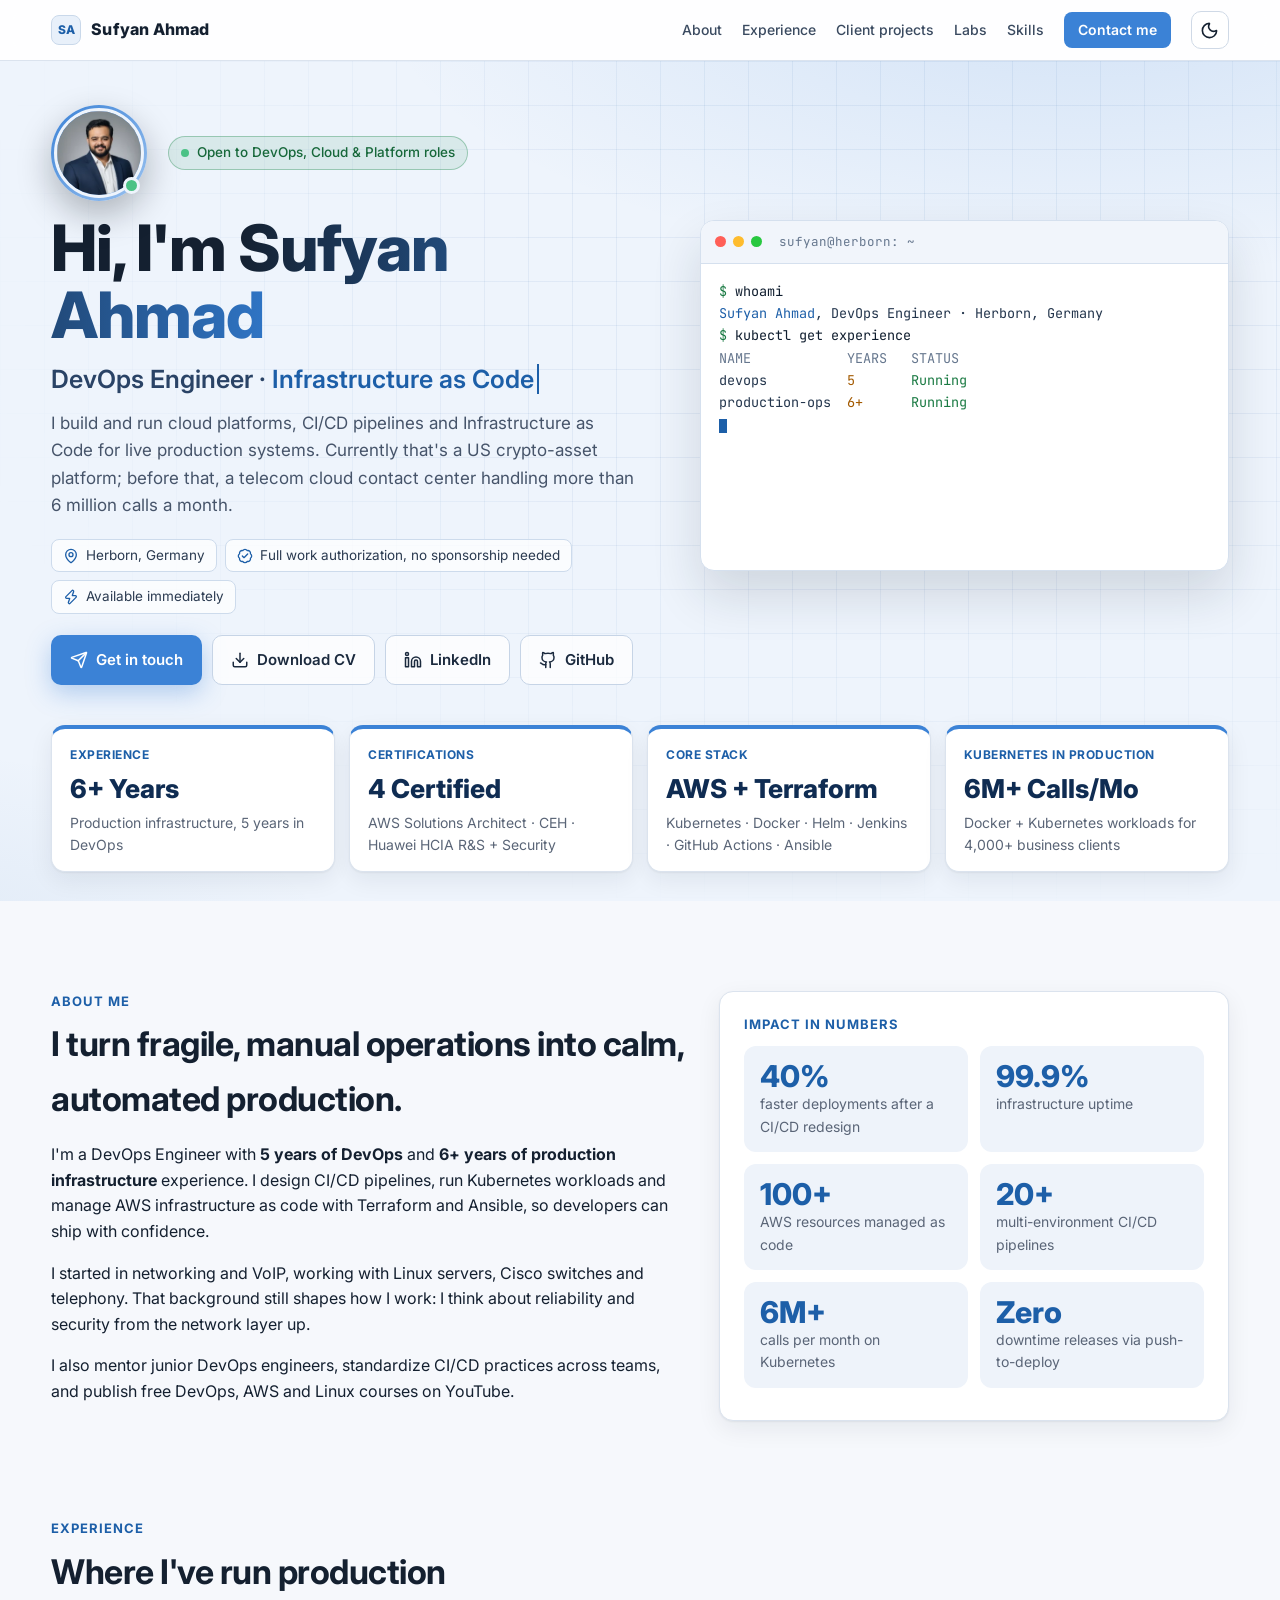
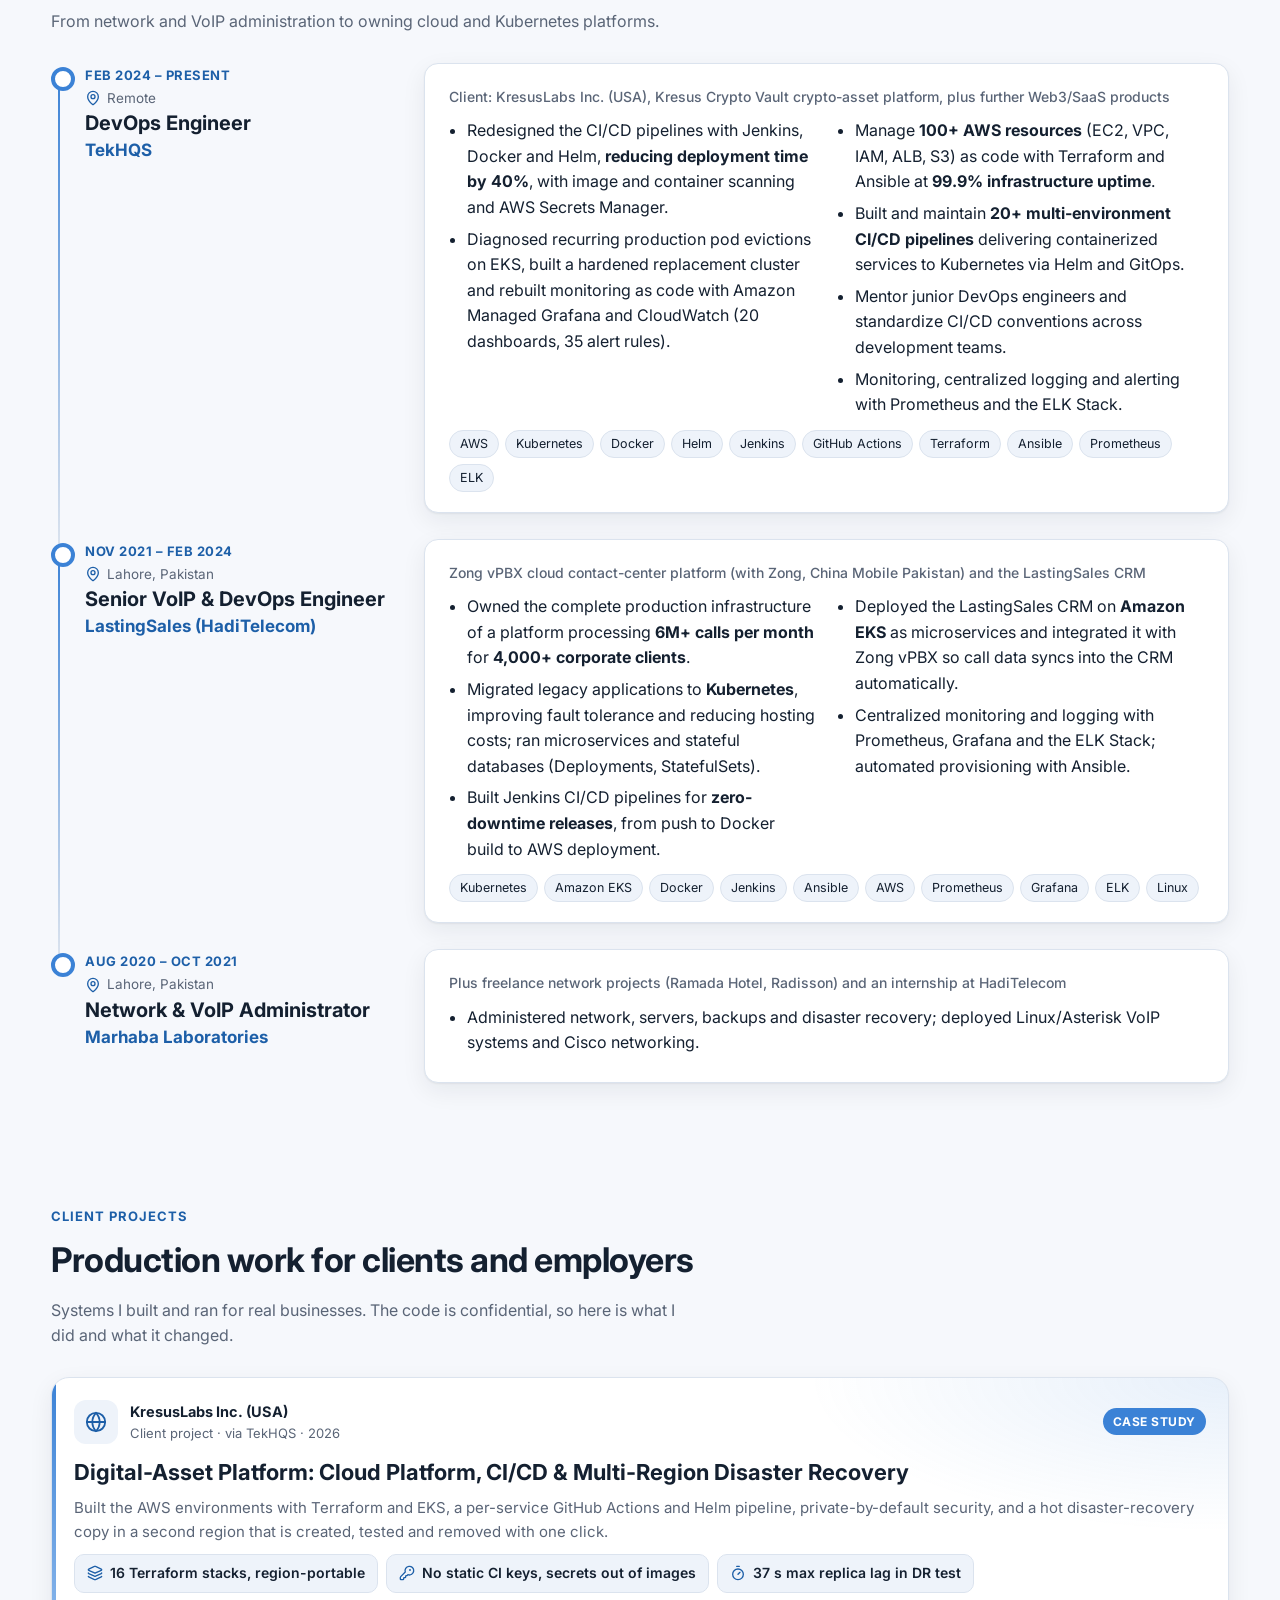
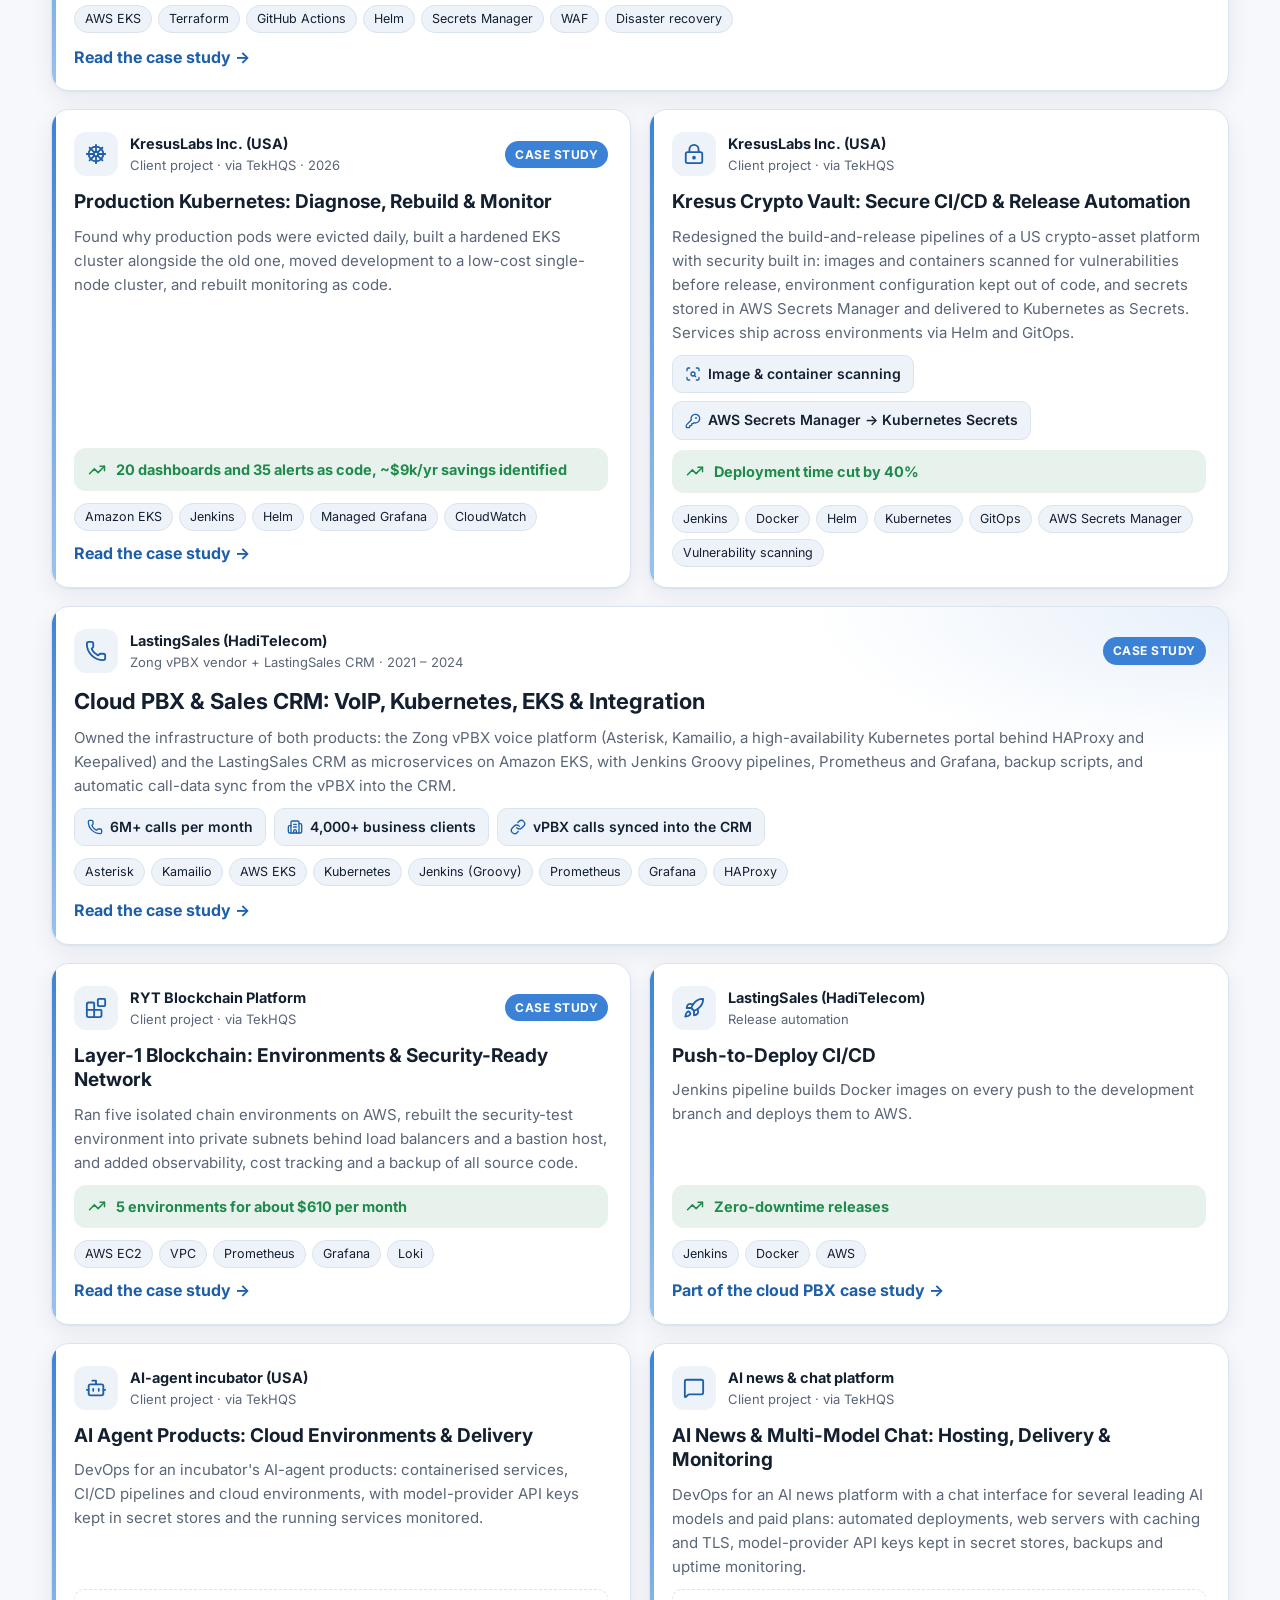
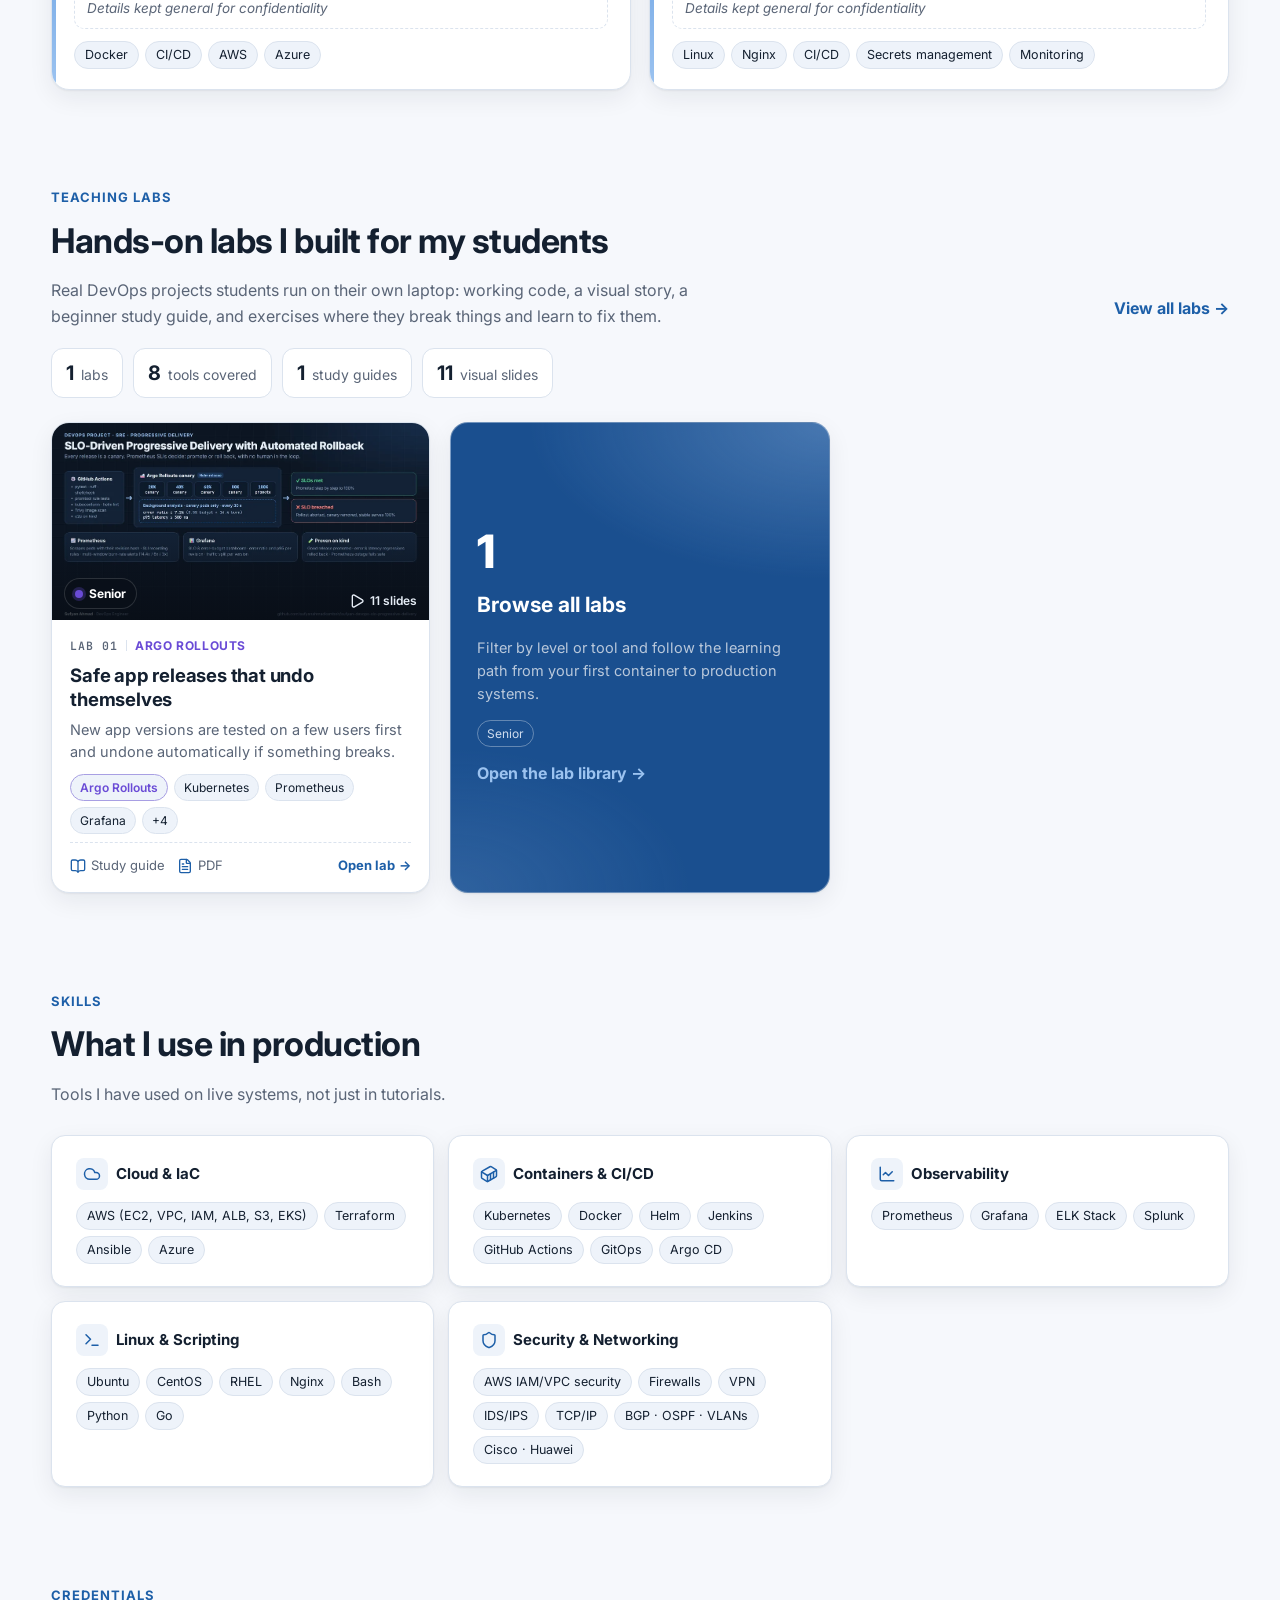
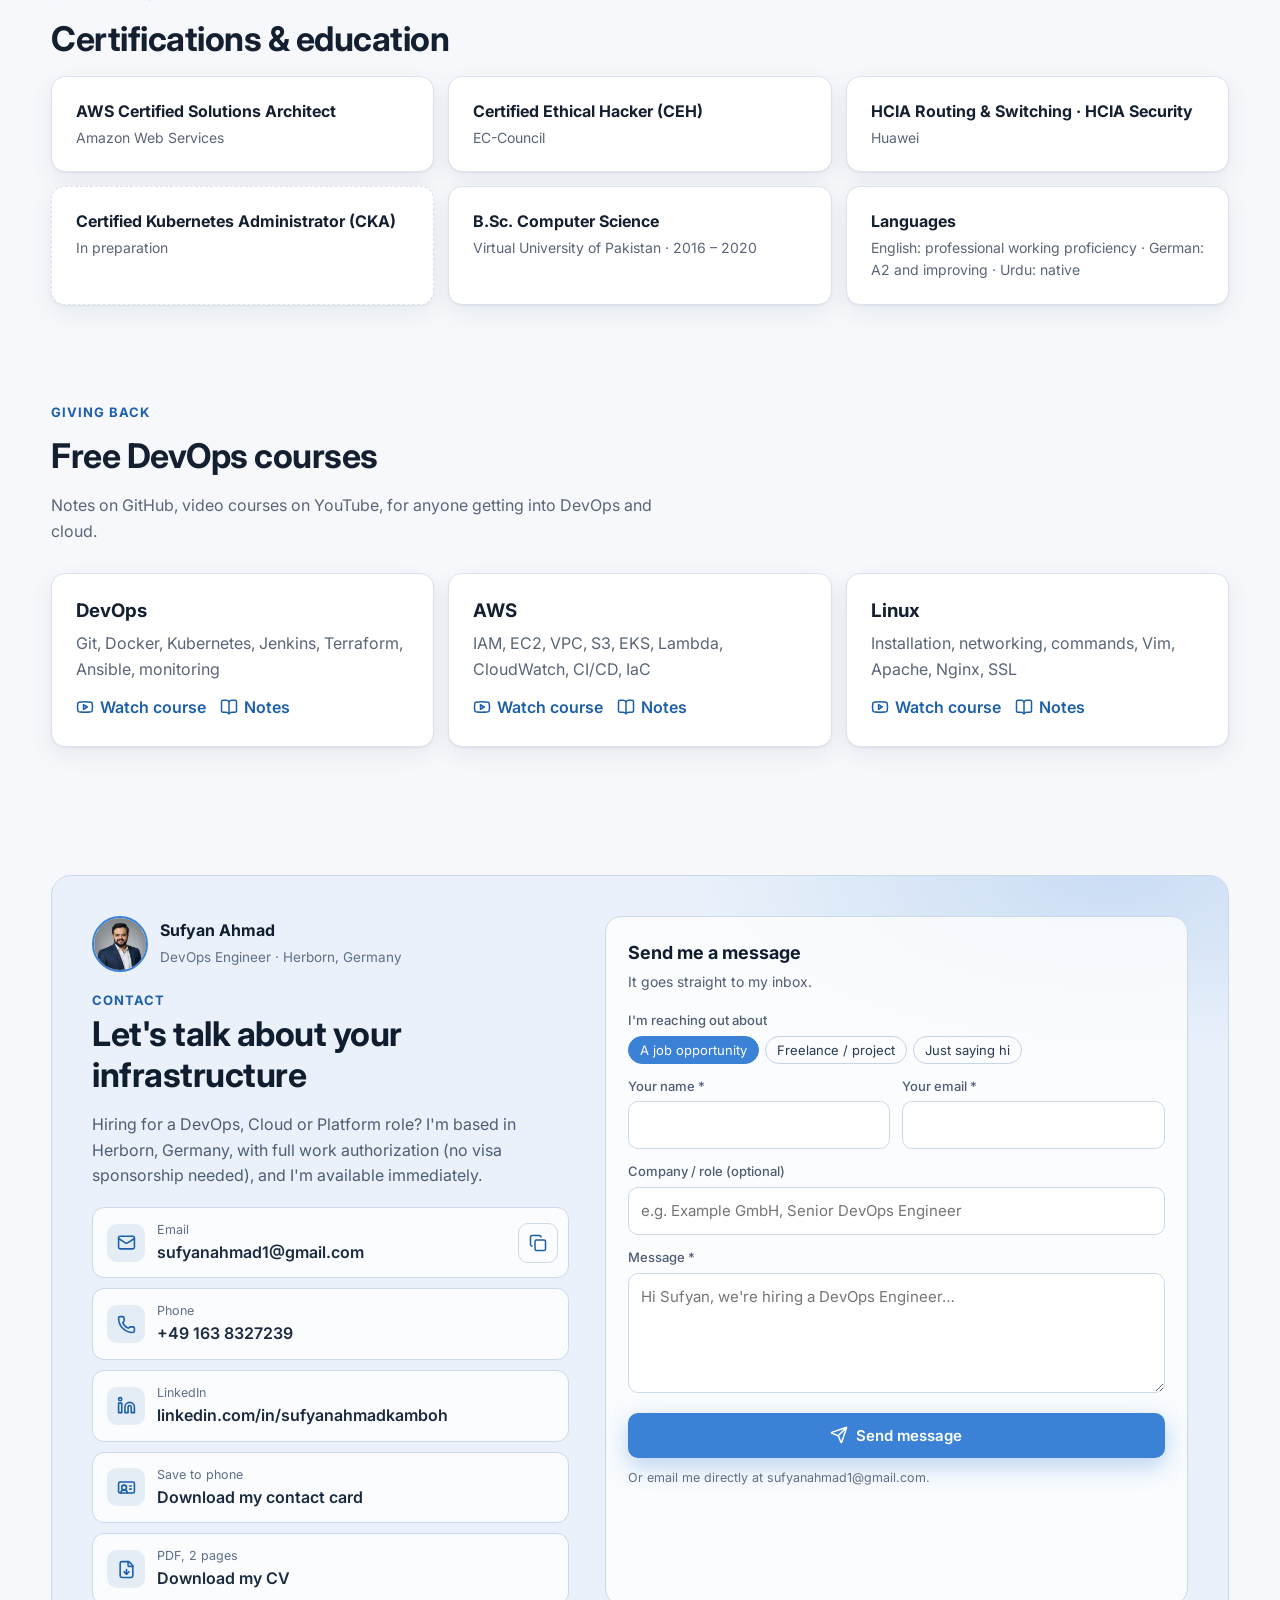
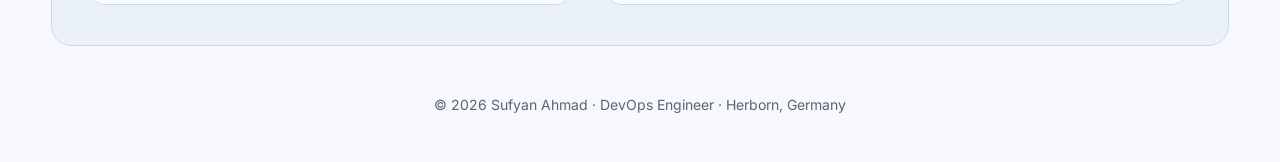
==== commit f773491f: "fix(ui): tighten contact heading line spacing" ====
--- a/index.html
+++ b/index.html
@@ -193,7 +193,7 @@
   /* contact */
   .contact { background: radial-gradient(700px 300px at 90% 0%, var(--contact-glow), transparent 60%), var(--contact-base); color: var(--contact-ink); border: 1px solid var(--contact-line); border-radius: 20px; padding: 40px; margin-top: 30px; display: grid; grid-template-columns: .9fr 1.1fr; gap: 36px; }
   @media (max-width: 880px) { .contact { grid-template-columns: 1fr; padding: 28px 22px; } }
-  .contact h2 { color: var(--contact-head); margin-top: 4px; }
+  .contact h2 { color: var(--contact-head); margin-top: 4px; line-height: 1.2; }
   .contact .eyebrow { color: var(--contact-eyebrow); }
   .contact p { color: var(--contact-muted); }
   .quick { display: grid; gap: 10px; margin-top: 18px; }
